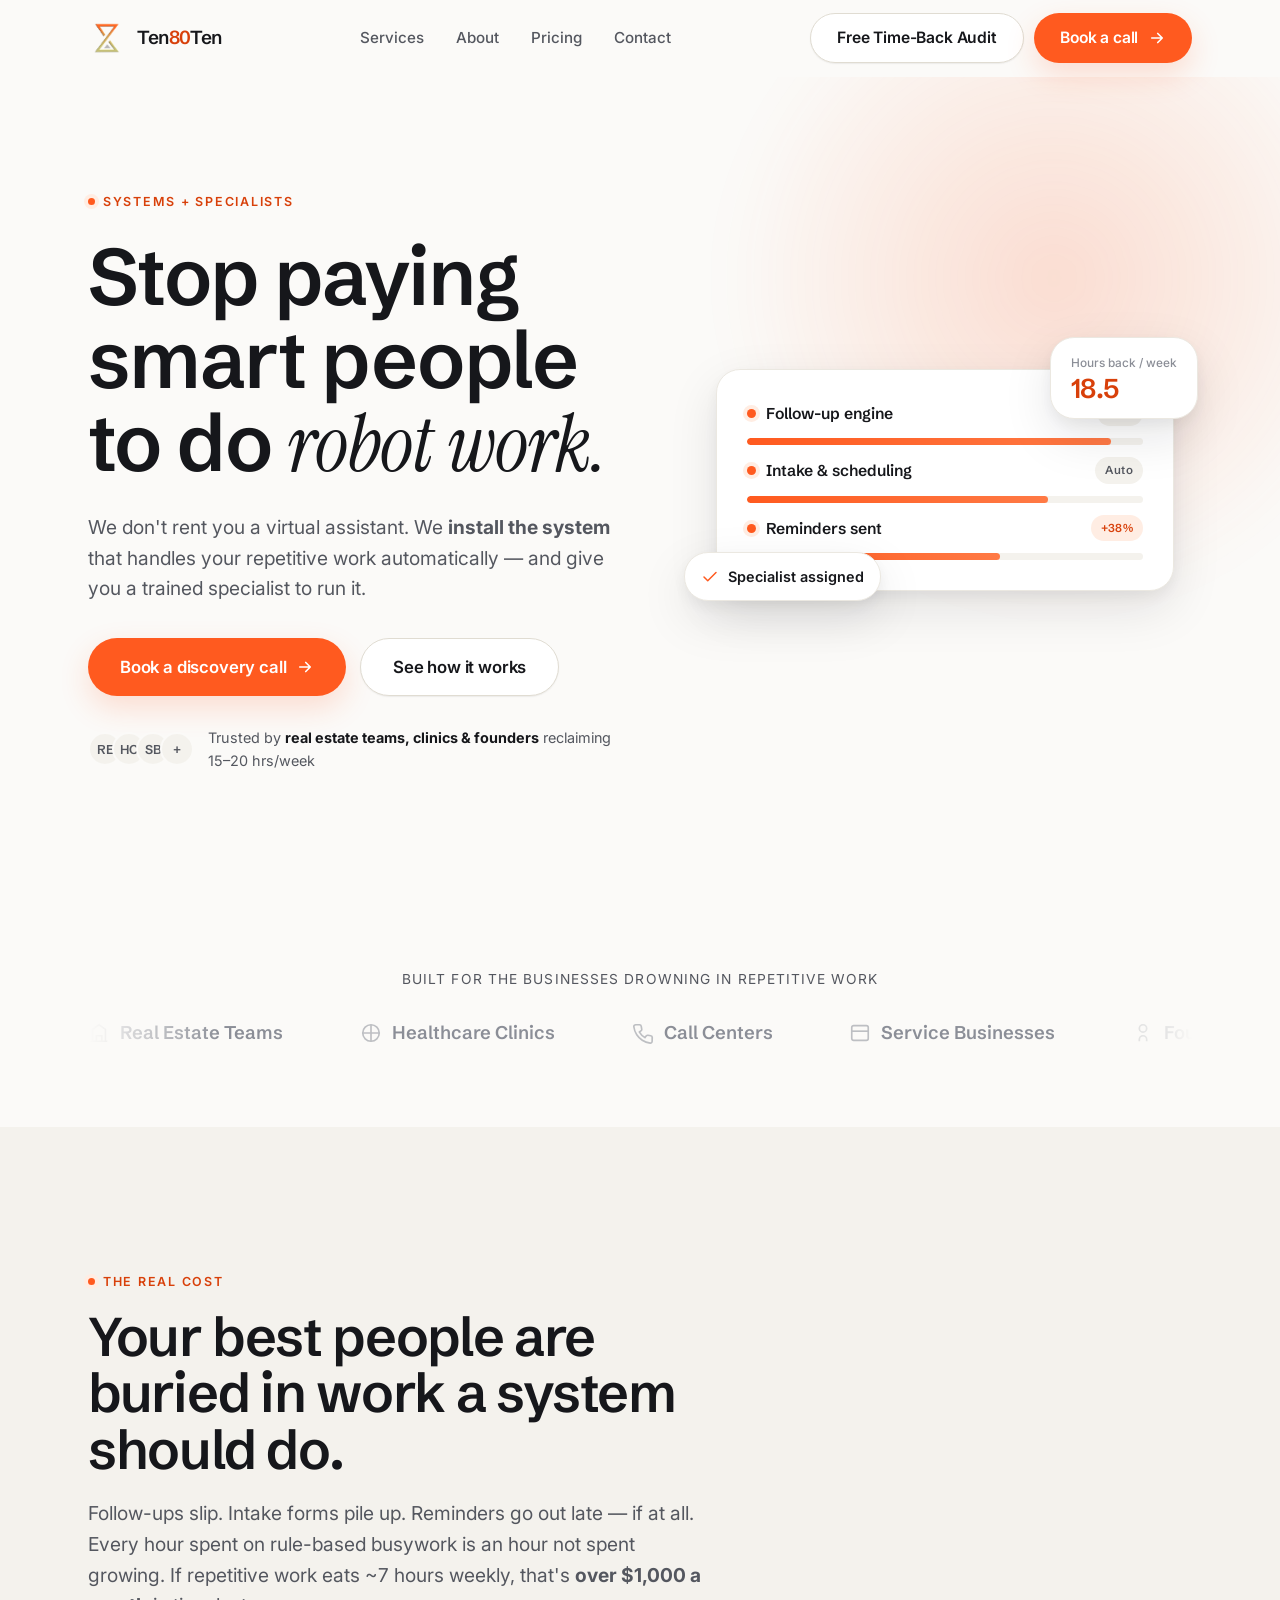
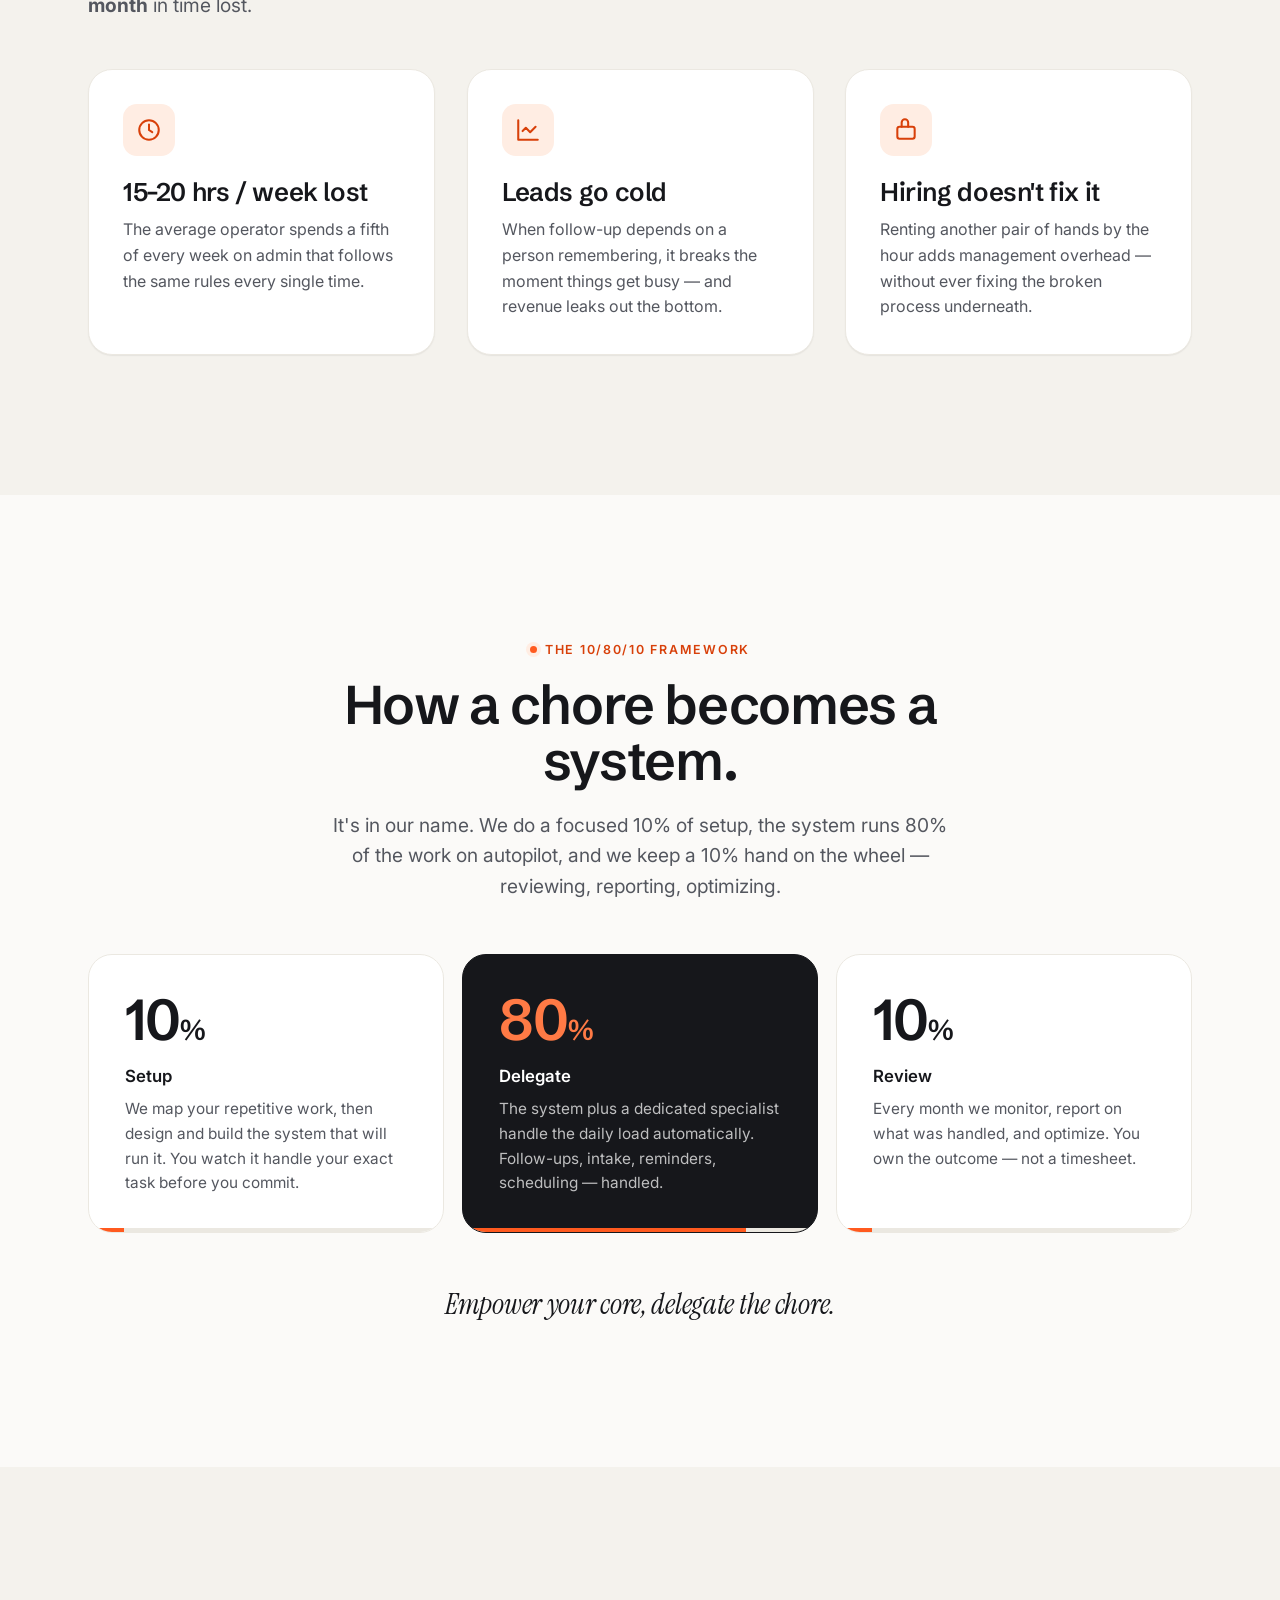
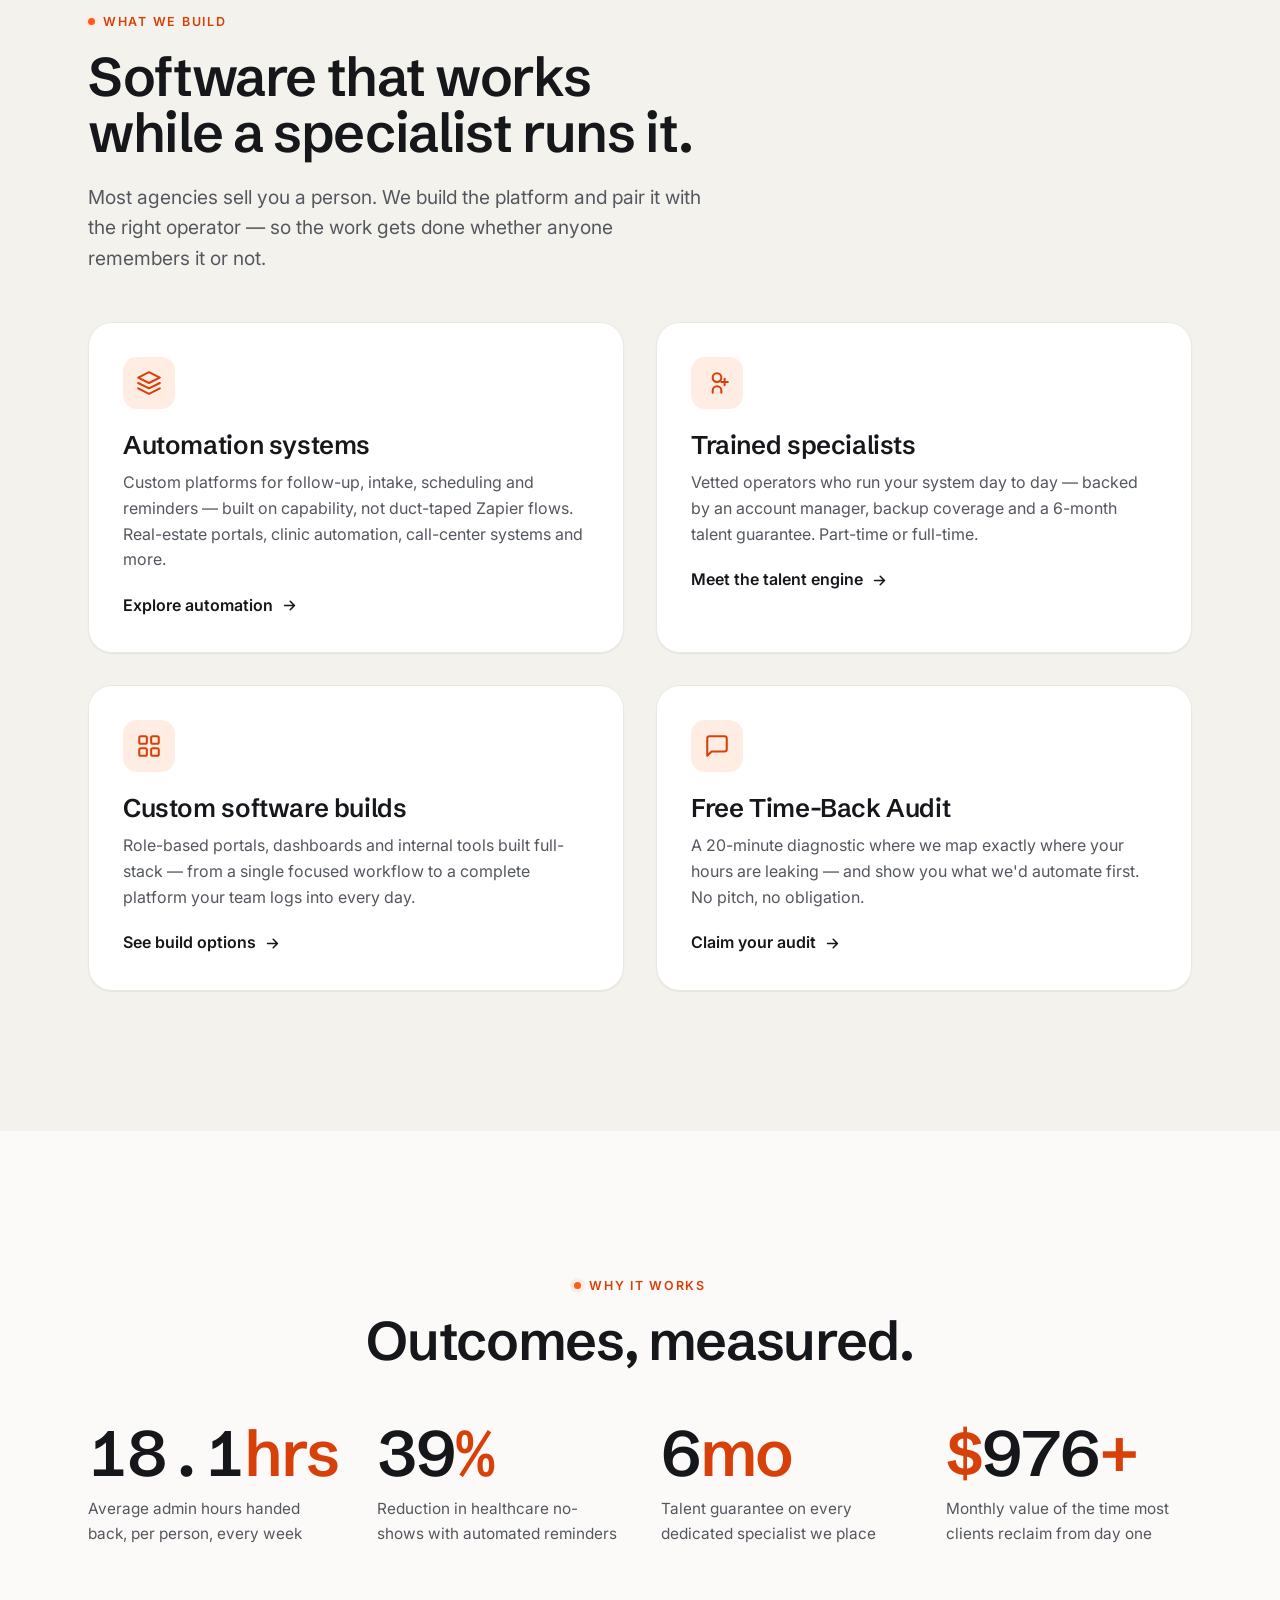
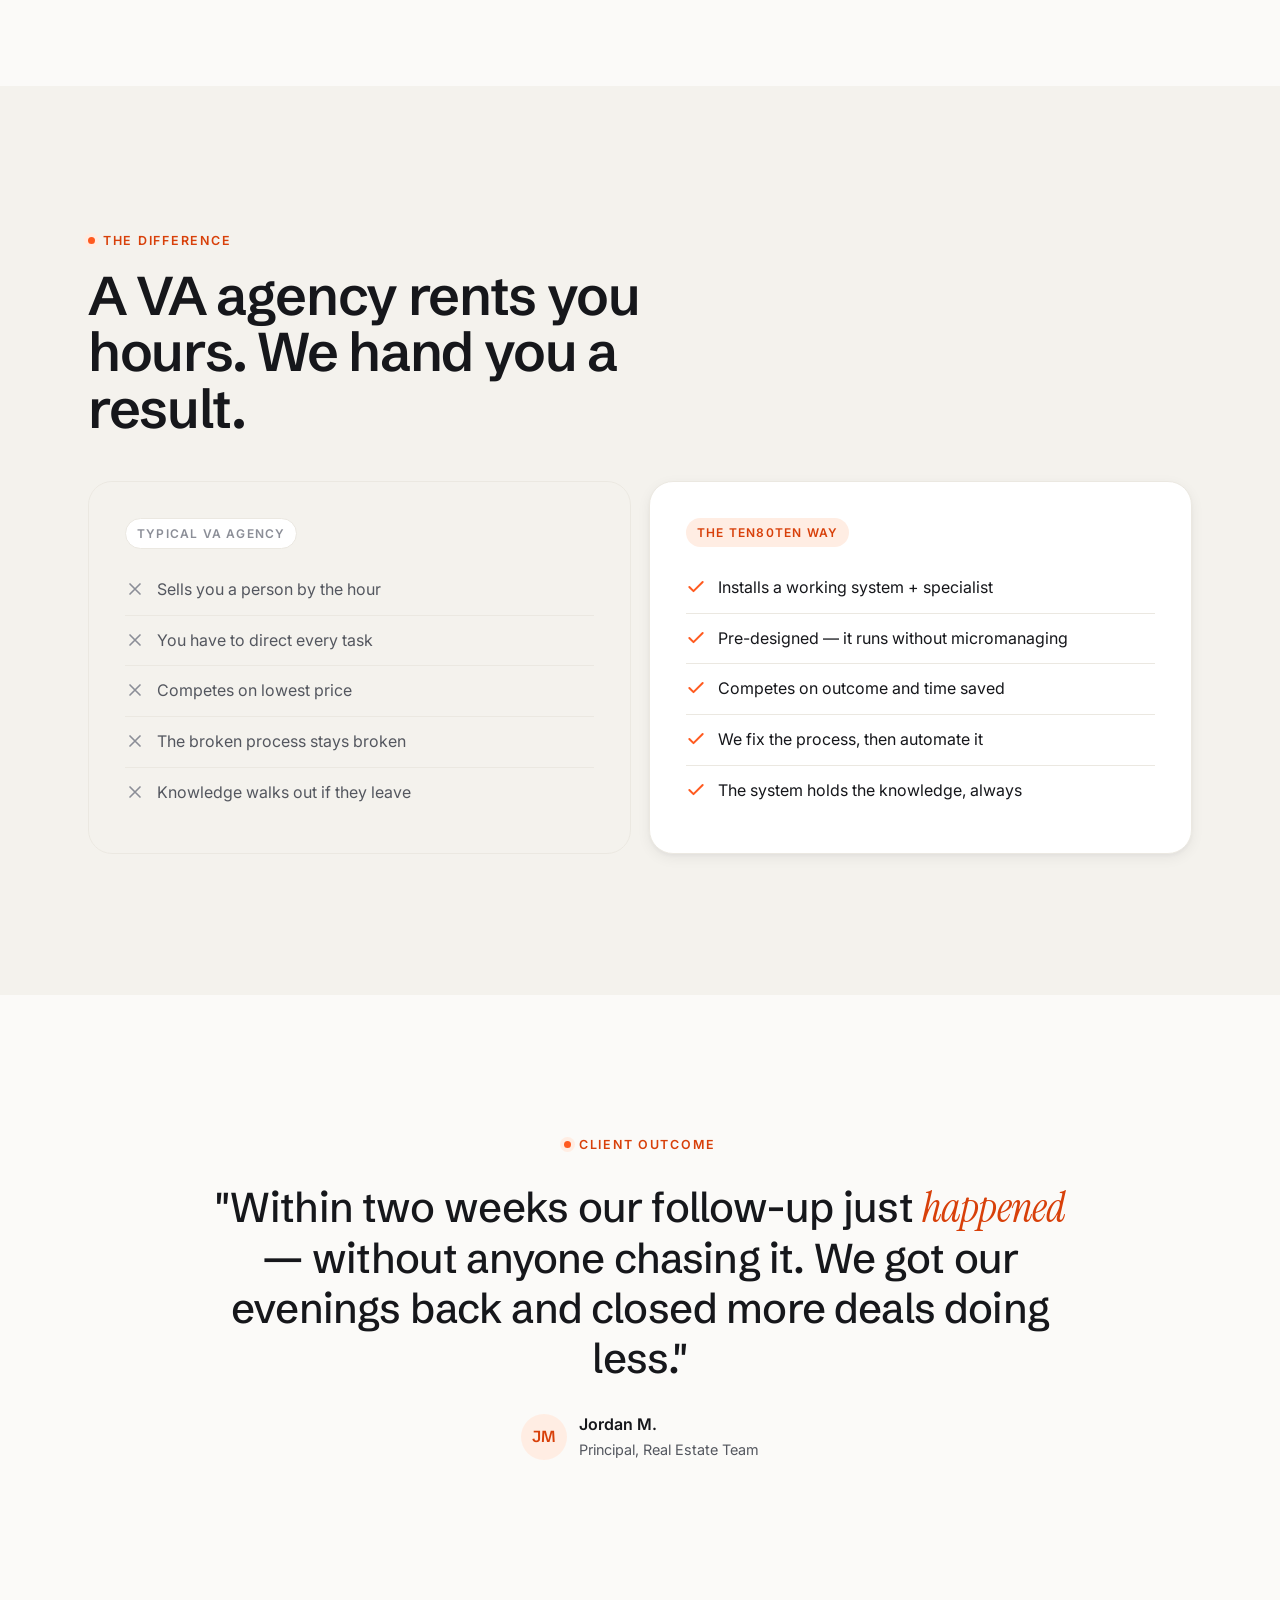
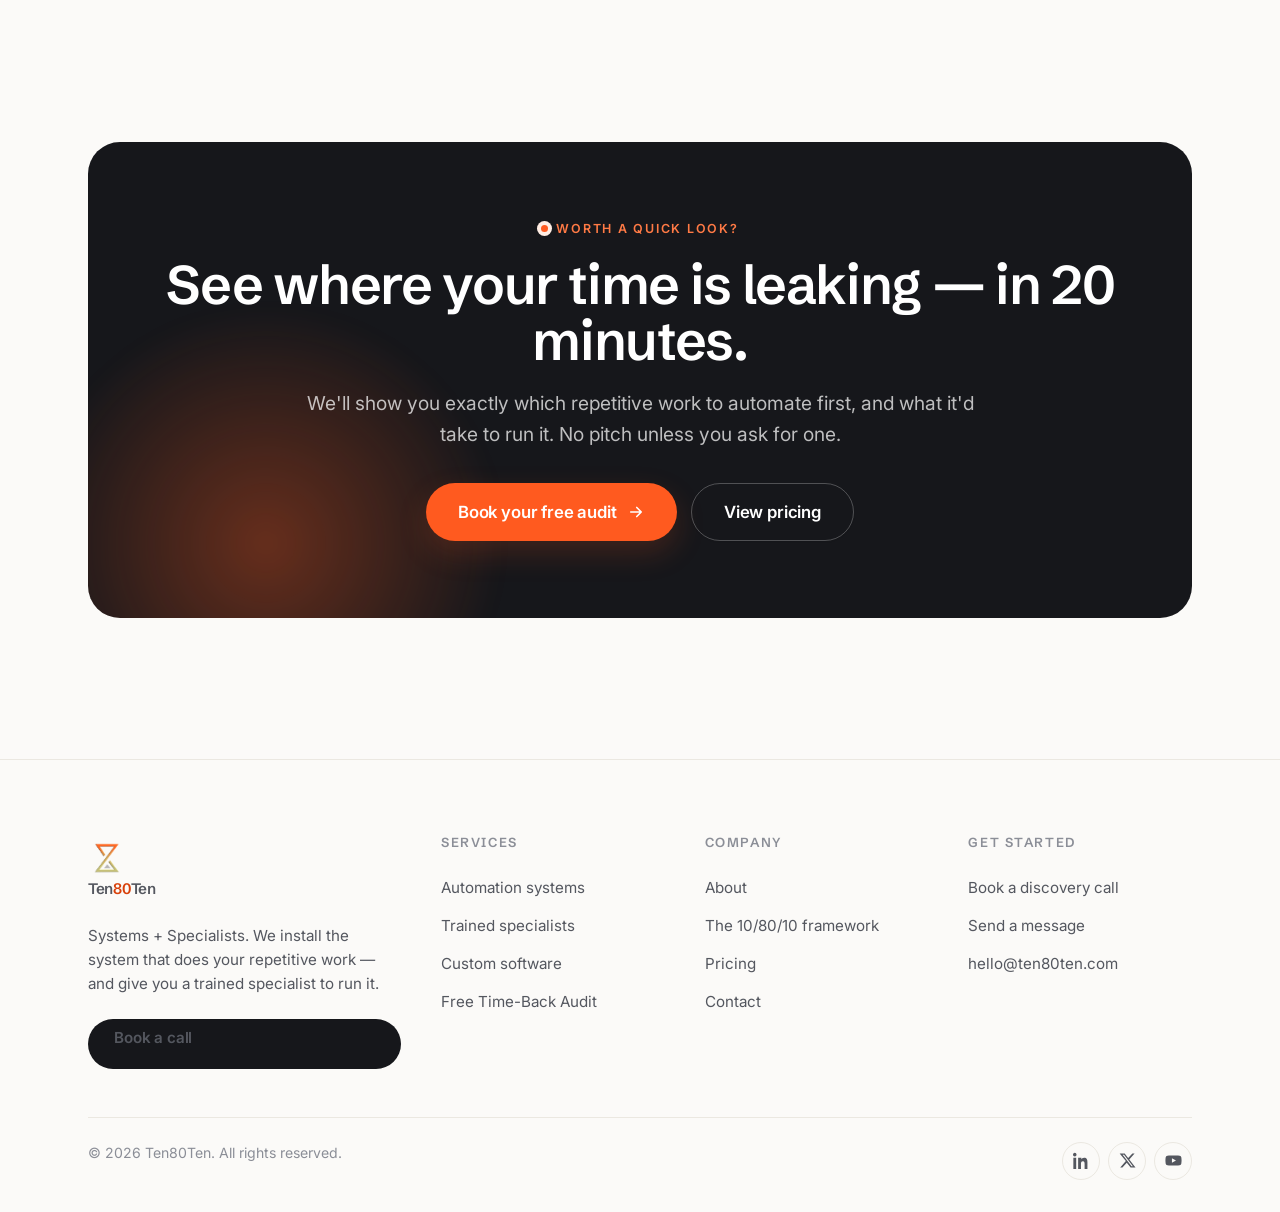
==== index.html @ 6024c456 "Add Ten80Ten logo assets and wire mark into nav, footer, and favicon Use the transparent hourglass m" ====
<!DOCTYPE html>
<html lang="en">
<head>
<meta charset="UTF-8" />
<meta name="viewport" content="width=device-width, initial-scale=1" />
<title>Ten80Ten — Systems + Specialists that do your repetitive work</title>
<meta name="description" content="Ten80Ten installs the automation system that handles your repetitive work — and gives you a trained specialist to run it. Empower your core, delegate the chore." />
<link rel="preconnect" href="https://fonts.googleapis.com" />
<link rel="preconnect" href="https://fonts.gstatic.com" crossorigin />
<link href="https://fonts.googleapis.com/css2?family=Schibsted+Grotesk:wght@400;500;600;700&family=Inter:wght@400;500;600&family=Instrument+Serif:ital@0;1&display=swap" rel="stylesheet" />
<link rel="stylesheet" href="assets/css/styles.css" />
<link rel="icon" type="image/webp" href="assets/img/ten80ten-mark.webp" />
</head>
<body>

<!-- ================= HEADER ================= -->
<header class="site-header">
  <div class="container nav">
    <a class="brand" href="index.html" aria-label="Ten80Ten home">
      <img class="mark" src="assets/img/ten80ten-mark.webp" alt="" width="40" height="40" />
      <span>Ten<b>80</b>Ten</span>
    </a>
    <nav class="nav-links" aria-label="Primary">
      <a href="services.html">Services</a>
      <a href="about.html">About</a>
      <a href="pricing.html">Pricing</a>
      <a href="contact.html">Contact</a>
    </nav>
    <div class="nav-cta">
      <a class="btn btn--ghost" href="contact.html">Free Time-Back Audit</a>
      <a class="btn btn--primary" href="contact.html#book">Book a call
        <svg viewBox="0 0 24 24" fill="none" stroke="currentColor" stroke-width="2.2" stroke-linecap="round" stroke-linejoin="round"><path d="M5 12h14M13 6l6 6-6 6"/></svg>
      </a>
      <button class="nav-toggle" aria-label="Open menu" aria-expanded="false"><span></span></button>
    </div>
  </div>
  <div class="mobile-menu" aria-label="Mobile">
    <a href="services.html">Services</a>
    <a href="about.html">About</a>
    <a href="pricing.html">Pricing</a>
    <a href="contact.html">Contact</a>
    <a class="btn btn--primary" href="contact.html#book">Book a call</a>
  </div>
</header>

<main>
<!-- ================= HERO ================= -->
<section class="hero">
  <div class="container">
    <div class="hero-grid">
      <div>
        <span class="eyebrow" data-reveal>Systems + Specialists</span>
        <h1 data-reveal data-delay="1">Stop paying smart people to do <span class="serif">robot work.</span></h1>
        <p class="lead" data-reveal data-delay="2">We don't rent you a virtual assistant. We <b>install the system</b> that handles your repetitive work automatically — and give you a trained specialist to run it.</p>
        <div class="hero-actions" data-reveal data-delay="3">
          <a class="btn btn--primary btn--lg" href="contact.html#book">Book a discovery call
            <svg viewBox="0 0 24 24" fill="none" stroke="currentColor" stroke-width="2.2" stroke-linecap="round" stroke-linejoin="round"><path d="M5 12h14M13 6l6 6-6 6"/></svg>
          </a>
          <a class="btn btn--ghost btn--lg" href="services.html">See how it works</a>
        </div>
        <div class="hero-trust" data-reveal data-delay="4">
          <div class="avatars" aria-hidden="true"><span>RE</span><span>HC</span><span>SB</span><span>+</span></div>
          <span>Trusted by <b>real estate teams, clinics &amp; founders</b> reclaiming 15–20 hrs/week</span>
        </div>
      </div>

      <!-- System visual -->
      <div class="hero-visual" data-reveal data-delay="2" aria-hidden="true">
        <div class="syswrap">
          <div class="sys-card sys-card--main">
            <div class="sys-row"><span class="dot dot--on"></span><b>Follow-up engine</b><span class="sys-pill">Live</span></div>
            <div class="sys-line"><i style="--w:92%"></i></div>
            <div class="sys-row"><span class="dot dot--on"></span><b>Intake &amp; scheduling</b><span class="sys-pill">Auto</span></div>
            <div class="sys-line"><i style="--w:76%"></i></div>
            <div class="sys-row"><span class="dot dot--on"></span><b>Reminders sent</b><span class="sys-pill sys-pill--accent">+38%</span></div>
            <div class="sys-line"><i style="--w:64%"></i></div>
          </div>
          <div class="sys-card sys-card--float">
            <span class="sys-mini-label">Hours back / week</span>
            <span class="sys-mini-num">18.5</span>
          </div>
          <div class="sys-card sys-card--float2">
            <svg viewBox="0 0 24 24" fill="none" stroke="#FF5A1F" stroke-width="2" stroke-linecap="round" stroke-linejoin="round"><path d="M20 6 9 17l-5-5"/></svg>
            <span>Specialist assigned</span>
          </div>
        </div>
      </div>
    </div>
  </div>
</section>

<!-- ================= MARQUEE ================= -->
<section class="section--tight">
  <div class="container">
    <p class="center muted" style="font-size:.86rem;letter-spacing:.08em;text-transform:uppercase;margin-bottom:28px" data-reveal>Built for the businesses drowning in repetitive work</p>
    <div class="marquee" data-reveal>
      <div class="marquee-track">
        <span class="marquee-item"><svg viewBox="0 0 24 24" fill="none" stroke="currentColor" stroke-width="1.8"><path d="M3 21h18M5 21V8l7-5 7 5v13M9 21v-6h6v6"/></svg>Real Estate Teams</span>
        <span class="marquee-item"><svg viewBox="0 0 24 24" fill="none" stroke="currentColor" stroke-width="1.8"><path d="M12 3v18M3 12h18"/><circle cx="12" cy="12" r="9"/></svg>Healthcare Clinics</span>
        <span class="marquee-item"><svg viewBox="0 0 24 24" fill="none" stroke="currentColor" stroke-width="1.8"><path d="M22 16.92V21a2 2 0 0 1-2.2 2 19.8 19.8 0 0 1-8.6-3.1 19.5 19.5 0 0 1-6-6A19.8 19.8 0 0 1 2 5.2 2 2 0 0 1 4 3h4.1a2 2 0 0 1 2 1.7l.5 3a2 2 0 0 1-.6 1.8L8.1 11a16 16 0 0 0 6 6l1.5-1.9a2 2 0 0 1 1.8-.6l3 .5a2 2 0 0 1 1.7 2Z"/></svg>Call Centers</span>
        <span class="marquee-item"><svg viewBox="0 0 24 24" fill="none" stroke="currentColor" stroke-width="1.8"><rect x="3" y="4" width="18" height="16" rx="2"/><path d="M3 10h18"/></svg>Service Businesses</span>
        <span class="marquee-item"><svg viewBox="0 0 24 24" fill="none" stroke="currentColor" stroke-width="1.8"><path d="M16 21v-2a4 4 0 0 0-8 0v2"/><circle cx="12" cy="7" r="4"/></svg>Founders &amp; Agencies</span>
        <!-- duplicate for seamless loop -->
        <span class="marquee-item" aria-hidden="true"><svg viewBox="0 0 24 24" fill="none" stroke="currentColor" stroke-width="1.8"><path d="M3 21h18M5 21V8l7-5 7 5v13M9 21v-6h6v6"/></svg>Real Estate Teams</span>
        <span class="marquee-item" aria-hidden="true"><svg viewBox="0 0 24 24" fill="none" stroke="currentColor" stroke-width="1.8"><path d="M12 3v18M3 12h18"/><circle cx="12" cy="12" r="9"/></svg>Healthcare Clinics</span>
        <span class="marquee-item" aria-hidden="true"><svg viewBox="0 0 24 24" fill="none" stroke="currentColor" stroke-width="1.8"><path d="M22 16.92V21a2 2 0 0 1-2.2 2 19.8 19.8 0 0 1-8.6-3.1 19.5 19.5 0 0 1-6-6A19.8 19.8 0 0 1 2 5.2 2 2 0 0 1 4 3h4.1a2 2 0 0 1 2 1.7l.5 3a2 2 0 0 1-.6 1.8L8.1 11a16 16 0 0 0 6 6l1.5-1.9a2 2 0 0 1 1.8-.6l3 .5a2 2 0 0 1 1.7 2Z"/></svg>Call Centers</span>
        <span class="marquee-item" aria-hidden="true"><svg viewBox="0 0 24 24" fill="none" stroke="currentColor" stroke-width="1.8"><rect x="3" y="4" width="18" height="16" rx="2"/><path d="M3 10h18"/></svg>Service Businesses</span>
        <span class="marquee-item" aria-hidden="true"><svg viewBox="0 0 24 24" fill="none" stroke="currentColor" stroke-width="1.8"><path d="M16 21v-2a4 4 0 0 0-8 0v2"/><circle cx="12" cy="7" r="4"/></svg>Founders &amp; Agencies</span>
      </div>
    </div>
  </div>
</section>

<!-- ================= PROBLEM ================= -->
<section class="section panel">
  <div class="container">
    <div class="section-head" data-reveal>
      <span class="eyebrow">The real cost</span>
      <h2>Your best people are buried in work a system should do.</h2>
      <p class="lead">Follow-ups slip. Intake forms pile up. Reminders go out late — if at all. Every hour spent on rule-based busywork is an hour not spent growing. If repetitive work eats ~7 hours weekly, that's <b>over $1,000 a month</b> in time lost.</p>
    </div>
    <div class="grid cols-3" style="margin-top:48px">
      <div class="card card--feature" data-reveal data-delay="1">
        <div class="icon"><svg viewBox="0 0 24 24" fill="none" stroke="currentColor" stroke-width="1.9" stroke-linecap="round"><circle cx="12" cy="12" r="9"/><path d="M12 7v5l3 2"/></svg></div>
        <h3>15–20 hrs / week lost</h3>
        <p>The average operator spends a fifth of every week on admin that follows the same rules every single time.</p>
      </div>
      <div class="card card--feature" data-reveal data-delay="2">
        <div class="icon"><svg viewBox="0 0 24 24" fill="none" stroke="currentColor" stroke-width="1.9" stroke-linecap="round" stroke-linejoin="round"><path d="M3 3v18h18"/><path d="M19 9l-5 5-4-4-3 3"/></svg></div>
        <h3>Leads go cold</h3>
        <p>When follow-up depends on a person remembering, it breaks the moment things get busy — and revenue leaks out the bottom.</p>
      </div>
      <div class="card card--feature" data-reveal data-delay="3">
        <div class="icon"><svg viewBox="0 0 24 24" fill="none" stroke="currentColor" stroke-width="1.9" stroke-linecap="round" stroke-linejoin="round"><path d="M14 9V5a3 3 0 0 0-6 0v4"/><rect x="4" y="9" width="16" height="11" rx="2"/></svg></div>
        <h3>Hiring doesn't fix it</h3>
        <p>Renting another pair of hands by the hour adds management overhead — without ever fixing the broken process underneath.</p>
      </div>
    </div>
  </div>
</section>

<!-- ================= 10/80/10 FRAMEWORK ================= -->
<section class="section">
  <div class="container">
    <div class="section-head center" data-reveal>
      <span class="eyebrow">The 10/80/10 Framework</span>
      <h2>How a chore becomes a system.</h2>
      <p class="lead">It's in our name. We do a focused 10% of setup, the system runs 80% of the work on autopilot, and we keep a 10% hand on the wheel — reviewing, reporting, optimizing.</p>
    </div>
    <div class="framework" style="margin-top:52px">
      <div class="fw-step" data-reveal data-delay="1">
        <span class="fw-pct">10<span style="font-size:.5em">%</span></span>
        <span class="fw-tag">Setup</span>
        <p>We map your repetitive work, then design and build the system that will run it. You watch it handle your exact task before you commit.</p>
        <div class="fw-bar"><i style="width:10%"></i></div>
      </div>
      <div class="fw-step" data-reveal data-delay="2">
        <span class="fw-pct">80<span style="font-size:.5em">%</span></span>
        <span class="fw-tag">Delegate</span>
        <p>The system plus a dedicated specialist handle the daily load automatically. Follow-ups, intake, reminders, scheduling — handled.</p>
        <div class="fw-bar"><i style="width:80%"></i></div>
      </div>
      <div class="fw-step" data-reveal data-delay="3">
        <span class="fw-pct">10<span style="font-size:.5em">%</span></span>
        <span class="fw-tag">Review</span>
        <p>Every month we monitor, report on what was handled, and optimize. You own the outcome — not a timesheet.</p>
        <div class="fw-bar"><i style="width:10%"></i></div>
      </div>
    </div>
    <p class="center serif" style="font-size:clamp(1.3rem,2.4vw,1.8rem);margin-top:48px;color:var(--ink)" data-reveal>Empower your core, delegate the chore.</p>
  </div>
</section>

<!-- ================= SERVICES ================= -->
<section class="section panel">
  <div class="container">
    <div class="section-head" data-reveal>
      <span class="eyebrow">What we build</span>
      <h2>Software that works while a specialist runs it.</h2>
      <p class="lead">Most agencies sell you a person. We build the platform and pair it with the right operator — so the work gets done whether anyone remembers it or not.</p>
    </div>
    <div class="grid cols-2" style="margin-top:48px">
      <div class="card card--feature" data-reveal data-delay="1">
        <div class="icon"><svg viewBox="0 0 24 24" fill="none" stroke="currentColor" stroke-width="1.9" stroke-linecap="round" stroke-linejoin="round"><path d="M12 2 2 7l10 5 10-5-10-5Z"/><path d="m2 17 10 5 10-5M2 12l10 5 10-5"/></svg></div>
        <h3>Automation systems</h3>
        <p>Custom platforms for follow-up, intake, scheduling and reminders — built on capability, not duct-taped Zapier flows. Real-estate portals, clinic automation, call-center systems and more.</p>
        <a class="link-arrow" href="services.html">Explore automation <svg viewBox="0 0 24 24" fill="none" stroke="currentColor" stroke-width="2.2" stroke-linecap="round" stroke-linejoin="round"><path d="M5 12h14M13 6l6 6-6 6"/></svg></a>
      </div>
      <div class="card card--feature" data-reveal data-delay="2">
        <div class="icon"><svg viewBox="0 0 24 24" fill="none" stroke="currentColor" stroke-width="1.9" stroke-linecap="round" stroke-linejoin="round"><path d="M16 21v-2a4 4 0 0 0-8 0v2"/><circle cx="12" cy="7" r="4"/><path d="M19 8v6M22 11h-6"/></svg></div>
        <h3>Trained specialists</h3>
        <p>Vetted operators who run your system day to day — backed by an account manager, backup coverage and a 6-month talent guarantee. Part-time or full-time.</p>
        <a class="link-arrow" href="services.html">Meet the talent engine <svg viewBox="0 0 24 24" fill="none" stroke="currentColor" stroke-width="2.2" stroke-linecap="round" stroke-linejoin="round"><path d="M5 12h14M13 6l6 6-6 6"/></svg></a>
      </div>
      <div class="card card--feature" data-reveal data-delay="3">
        <div class="icon"><svg viewBox="0 0 24 24" fill="none" stroke="currentColor" stroke-width="1.9" stroke-linecap="round" stroke-linejoin="round"><rect x="3" y="3" width="7" height="7" rx="1.5"/><rect x="14" y="3" width="7" height="7" rx="1.5"/><rect x="3" y="14" width="7" height="7" rx="1.5"/><rect x="14" y="14" width="7" height="7" rx="1.5"/></svg></div>
        <h3>Custom software builds</h3>
        <p>Role-based portals, dashboards and internal tools built full-stack — from a single focused workflow to a complete platform your team logs into every day.</p>
        <a class="link-arrow" href="services.html">See build options <svg viewBox="0 0 24 24" fill="none" stroke="currentColor" stroke-width="2.2" stroke-linecap="round" stroke-linejoin="round"><path d="M5 12h14M13 6l6 6-6 6"/></svg></a>
      </div>
      <div class="card card--feature" data-reveal data-delay="4">
        <div class="icon"><svg viewBox="0 0 24 24" fill="none" stroke="currentColor" stroke-width="1.9" stroke-linecap="round" stroke-linejoin="round"><path d="M21 15a2 2 0 0 1-2 2H7l-4 4V5a2 2 0 0 1 2-2h14a2 2 0 0 1 2 2Z"/></svg></div>
        <h3>Free Time-Back Audit</h3>
        <p>A 20-minute diagnostic where we map exactly where your hours are leaking — and show you what we'd automate first. No pitch, no obligation.</p>
        <a class="link-arrow" href="contact.html#book">Claim your audit <svg viewBox="0 0 24 24" fill="none" stroke="currentColor" stroke-width="2.2" stroke-linecap="round" stroke-linejoin="round"><path d="M5 12h14M13 6l6 6-6 6"/></svg></a>
      </div>
    </div>
  </div>
</section>

<!-- ================= STATS ================= -->
<section class="section">
  <div class="container">
    <div class="section-head center" data-reveal>
      <span class="eyebrow">Why it works</span>
      <h2>Outcomes, measured.</h2>
    </div>
    <div class="stats" style="margin-top:52px">
      <div class="stat" data-reveal data-delay="1"><div class="num"><span data-count="18.5">18.5</span><span class="unit">hrs</span></div><div class="label">Average admin hours handed back, per person, every week</div></div>
      <div class="stat" data-reveal data-delay="2"><div class="num"><span data-count="40">40</span><span class="unit">%</span></div><div class="label">Reduction in healthcare no-shows with automated reminders</div></div>
      <div class="stat" data-reveal data-delay="3"><div class="num"><span data-count="6">6</span><span class="unit">mo</span></div><div class="label">Talent guarantee on every dedicated specialist we place</div></div>
      <div class="stat" data-reveal data-delay="4"><div class="num"><span class="unit">$</span><span data-count="1000">1000</span><span class="unit">+</span></div><div class="label">Monthly value of the time most clients reclaim from day one</div></div>
    </div>
  </div>
</section>

<!-- ================= COMPARE ================= -->
<section class="section panel">
  <div class="container">
    <div class="section-head" data-reveal>
      <span class="eyebrow">The difference</span>
      <h2>A VA agency rents you hours. We hand you a result.</h2>
    </div>
    <div class="compare" style="margin-top:44px">
      <div class="compare-col compare--them" data-reveal data-delay="1">
        <span class="tag">Typical VA agency</span>
        <ul>
          <li><svg viewBox="0 0 24 24" fill="none" stroke="currentColor" stroke-width="2" stroke-linecap="round"><path d="M18 6 6 18M6 6l12 12"/></svg> Sells you a person by the hour</li>
          <li><svg viewBox="0 0 24 24" fill="none" stroke="currentColor" stroke-width="2" stroke-linecap="round"><path d="M18 6 6 18M6 6l12 12"/></svg> You have to direct every task</li>
          <li><svg viewBox="0 0 24 24" fill="none" stroke="currentColor" stroke-width="2" stroke-linecap="round"><path d="M18 6 6 18M6 6l12 12"/></svg> Competes on lowest price</li>
          <li><svg viewBox="0 0 24 24" fill="none" stroke="currentColor" stroke-width="2" stroke-linecap="round"><path d="M18 6 6 18M6 6l12 12"/></svg> The broken process stays broken</li>
          <li><svg viewBox="0 0 24 24" fill="none" stroke="currentColor" stroke-width="2" stroke-linecap="round"><path d="M18 6 6 18M6 6l12 12"/></svg> Knowledge walks out if they leave</li>
        </ul>
      </div>
      <div class="compare-col compare--us" data-reveal data-delay="2">
        <span class="tag">The Ten80Ten way</span>
        <ul>
          <li><svg viewBox="0 0 24 24" fill="none" stroke="currentColor" stroke-width="2.4" stroke-linecap="round" stroke-linejoin="round"><path d="M20 6 9 17l-5-5"/></svg> Installs a working system + specialist</li>
          <li><svg viewBox="0 0 24 24" fill="none" stroke="currentColor" stroke-width="2.4" stroke-linecap="round" stroke-linejoin="round"><path d="M20 6 9 17l-5-5"/></svg> Pre-designed — it runs without micromanaging</li>
          <li><svg viewBox="0 0 24 24" fill="none" stroke="currentColor" stroke-width="2.4" stroke-linecap="round" stroke-linejoin="round"><path d="M20 6 9 17l-5-5"/></svg> Competes on outcome and time saved</li>
          <li><svg viewBox="0 0 24 24" fill="none" stroke="currentColor" stroke-width="2.4" stroke-linecap="round" stroke-linejoin="round"><path d="M20 6 9 17l-5-5"/></svg> We fix the process, then automate it</li>
          <li><svg viewBox="0 0 24 24" fill="none" stroke="currentColor" stroke-width="2.4" stroke-linecap="round" stroke-linejoin="round"><path d="M20 6 9 17l-5-5"/></svg> The system holds the knowledge, always</li>
        </ul>
      </div>
    </div>
  </div>
</section>

<!-- ================= TESTIMONIAL ================= -->
<section class="section">
  <div class="container">
    <div class="quote" data-reveal>
      <span class="eyebrow center" style="display:flex;justify-content:center;margin-bottom:28px">Client outcome</span>
      <blockquote>"Within two weeks our follow-up just <em>happened</em> — without anyone chasing it. We got our evenings back and closed more deals doing less."</blockquote>
      <div class="by">
        <span class="ava">JM</span>
        <span class="who"><b>Jordan M.</b><span>Principal, Real Estate Team</span></span>
      </div>
    </div>
  </div>
</section>

<!-- ================= CTA ================= -->
<section class="section">
  <div class="container">
    <div class="cta-band" data-reveal>
      <span class="eyebrow center" style="display:flex;justify-content:center;color:var(--accent-2);margin-bottom:18px">Worth a quick look?</span>
      <h2>See where your time is leaking — in 20 minutes.</h2>
      <p class="lead">We'll show you exactly which repetitive work to automate first, and what it'd take to run it. No pitch unless you ask for one.</p>
      <div class="hero-actions">
        <a class="btn btn--primary btn--lg" href="contact.html#book">Book your free audit
          <svg viewBox="0 0 24 24" fill="none" stroke="currentColor" stroke-width="2.2" stroke-linecap="round" stroke-linejoin="round"><path d="M5 12h14M13 6l6 6-6 6"/></svg>
        </a>
        <a class="btn btn--ghost btn--lg" href="pricing.html">View pricing</a>
      </div>
    </div>
  </div>
</section>
</main>

<!-- ================= FOOTER ================= -->
<footer class="site-footer">
  <div class="container">
    <div class="footer-grid">
      <div class="footer-about">
        <a class="brand" href="index.html" aria-label="Ten80Ten home">
          <img class="mark" src="assets/img/ten80ten-mark.webp" alt="" width="40" height="40" />
          <span>Ten<b>80</b>Ten</span>
        </a>
        <p>Systems + Specialists. We install the system that does your repetitive work — and give you a trained specialist to run it.</p>
        <a class="btn btn--dark" href="contact.html#book">Book a call</a>
      </div>
      <div>
        <h4>Services</h4>
        <a href="services.html">Automation systems</a>
        <a href="services.html">Trained specialists</a>
        <a href="services.html">Custom software</a>
        <a href="contact.html#book">Free Time-Back Audit</a>
      </div>
      <div>
        <h4>Company</h4>
        <a href="about.html">About</a>
        <a href="about.html">The 10/80/10 framework</a>
        <a href="pricing.html">Pricing</a>
        <a href="contact.html">Contact</a>
      </div>
      <div>
        <h4>Get started</h4>
        <a href="contact.html#book">Book a discovery call</a>
        <a href="contact.html">Send a message</a>
        <a href="mailto:hello@ten80ten.com">hello@ten80ten.com</a>
      </div>
    </div>
    <div class="footer-bottom">
      <span>© <span data-year>2026</span> Ten80Ten. All rights reserved.</span>
      <div class="socials">
        <a href="#" aria-label="LinkedIn"><svg viewBox="0 0 24 24" fill="currentColor"><path d="M4.98 3.5A2.5 2.5 0 1 1 0 3.5a2.5 2.5 0 0 1 4.98 0ZM.5 8h4V24h-4V8Zm7.5 0h3.8v2.2h.05c.53-1 1.83-2.2 3.77-2.2 4 0 4.75 2.65 4.75 6.1V24h-4v-7.1c0-1.7 0-3.9-2.37-3.9-2.38 0-2.75 1.85-2.75 3.77V24h-4V8Z"/></svg></a>
        <a href="#" aria-label="X"><svg viewBox="0 0 24 24" fill="currentColor"><path d="M18.9 2H22l-7.5 8.6L23.3 22h-6.9l-5.4-7-6.2 7H1.7l8-9.2L.9 2h7.1l4.9 6.5L18.9 2Zm-1.2 18h1.9L7.1 4H5.1l12.6 16Z"/></svg></a>
        <a href="#" aria-label="YouTube"><svg viewBox="0 0 24 24" fill="currentColor"><path d="M23 7.5a3 3 0 0 0-2.1-2.1C19 5 12 5 12 5s-7 0-8.9.4A3 3 0 0 0 1 7.5 31 31 0 0 0 .6 12 31 31 0 0 0 1 16.5a3 3 0 0 0 2.1 2.1C5 19 12 19 12 19s7 0 8.9-.4a3 3 0 0 0 2.1-2.1 31 31 0 0 0 .4-4.5 31 31 0 0 0-.4-4.5ZM9.8 15.3V8.7l5.7 3.3-5.7 3.3Z"/></svg></a>
      </div>
    </div>
  </div>
</footer>

<script src="assets/js/main.js" defer></script>
</body>
</html>
---- assets/css/styles.css ----
/* ============================================================
   TEN80TEN — Design System
   Calm warm-white · ink type · sparing orange · elegant motion
   ============================================================ */

/* ---------- Tokens ---------- */
:root {
  /* Color */
  --bg:        #FBFAF8;   /* calm warm white */
  --bg-2:      #F4F2ED;   /* sunk panel */
  --surface:   #FFFFFF;
  --ink:       #16171B;   /* near-black */
  --ink-2:     #54575F;   /* muted body */
  --ink-3:     #8B8E97;   /* faint */
  --line:      #EBE8E1;   /* hairline */
  --line-2:    #E0DCD2;

  --accent:    #FF5A1F;   /* orange — fills / large only */
  --accent-2:  #FF7A45;
  --accent-ink:#D8400A;   /* text-safe orange on white */
  --accent-soft:#FFEDE3;  /* tint */
  --accent-glow: rgba(255,90,31,.18);

  /* Radius */
  --r-sm: 10px;
  --r:    16px;
  --r-lg: 24px;
  --r-xl: 32px;
  --pill: 999px;

  /* Shadow */
  --sh-1: 0 1px 2px rgba(22,23,27,.04), 0 1px 1px rgba(22,23,27,.03);
  --sh-2: 0 4px 14px rgba(22,23,27,.06), 0 2px 4px rgba(22,23,27,.04);
  --sh-3: 0 18px 50px rgba(22,23,27,.10), 0 6px 16px rgba(22,23,27,.06);
  --sh-accent: 0 12px 30px var(--accent-glow);

  /* Type */
  --font-display: "Schibsted Grotesk", system-ui, sans-serif;
  --font-serif:   "Instrument Serif", Georgia, serif;
  --font-body:    "Inter", system-ui, -apple-system, sans-serif;

  /* Layout */
  --container: 1200px;
  --gutter: clamp(20px, 5vw, 48px);

  /* Motion */
  --ease: cubic-bezier(.22,.61,.36,1);
  --ease-out: cubic-bezier(.16,1,.3,1);
  --dur: .55s;
}

/* ---------- Reset ---------- */
*, *::before, *::after { box-sizing: border-box; }
* { margin: 0; }
html { -webkit-text-size-adjust: 100%; scroll-behavior: smooth; }
@media (prefers-reduced-motion: reduce) { html { scroll-behavior: auto; } }

body {
  font-family: var(--font-body);
  background: var(--bg);
  color: var(--ink);
  font-size: 16px;
  line-height: 1.6;
  -webkit-font-smoothing: antialiased;
  text-rendering: optimizeLegibility;
  overflow-x: clip;
}

img, svg, video { display: block; max-width: 100%; }
a { color: inherit; text-decoration: none; }
button { font: inherit; cursor: pointer; border: none; background: none; color: inherit; }
ul { list-style: none; padding: 0; }
:focus-visible { outline: 3px solid var(--accent); outline-offset: 3px; border-radius: 4px; }

/* ---------- Layout primitives ---------- */
.container { width: 100%; max-width: var(--container); margin-inline: auto; padding-inline: var(--gutter); }
.section { padding-block: clamp(72px, 11vw, 140px); }
.section--tight { padding-block: clamp(48px, 7vw, 80px); }
.panel { background: var(--bg-2); }

.grid { display: grid; gap: clamp(20px, 3vw, 32px); }
.cols-2 { grid-template-columns: repeat(2, 1fr); }
.cols-3 { grid-template-columns: repeat(3, 1fr); }
.cols-4 { grid-template-columns: repeat(4, 1fr); }
@media (max-width: 900px) { .cols-3, .cols-4 { grid-template-columns: repeat(2, 1fr); } }
@media (max-width: 620px) { .cols-2, .cols-3, .cols-4 { grid-template-columns: 1fr; } }

/* ---------- Typography ---------- */
.display, h1, h2, h3 { font-family: var(--font-display); font-weight: 600; line-height: 1.04; letter-spacing: -.02em; color: var(--ink); }
h1 { font-size: clamp(2.6rem, 6.4vw, 5rem); }
h2 { font-size: clamp(2rem, 4.4vw, 3.4rem); letter-spacing: -.025em; }
h3 { font-size: clamp(1.25rem, 2.2vw, 1.6rem); letter-spacing: -.015em; line-height: 1.15; }
.serif { font-family: var(--font-serif); font-weight: 400; font-style: italic; letter-spacing: -.01em; }

.eyebrow {
  display: inline-flex; align-items: center; gap: 8px;
  font-size: .78rem; font-weight: 600; letter-spacing: .14em; text-transform: uppercase;
  color: var(--accent-ink);
}
.eyebrow::before { content: ""; width: 7px; height: 7px; border-radius: 50%; background: var(--accent); box-shadow: 0 0 0 4px var(--accent-soft); }

.lead { font-size: clamp(1.05rem, 1.5vw, 1.25rem); color: var(--ink-2); line-height: 1.6; max-width: 56ch; }
.muted { color: var(--ink-2); }
.section-head { max-width: 62ch; }
.section-head h2 { margin-block: 16px 0; }
.section-head .lead { margin-top: 20px; }
.center { text-align: center; margin-inline: auto; }
.center .lead { margin-inline: auto; }

/* ---------- Buttons ---------- */
.btn {
  display: inline-flex; align-items: center; justify-content: center; gap: 10px;
  min-height: 50px; padding: 0 26px; border-radius: var(--pill);
  font-weight: 600; font-size: .98rem; letter-spacing: -.01em; white-space: nowrap;
  transition: transform .25s var(--ease), background .25s var(--ease), box-shadow .25s var(--ease), color .25s var(--ease);
  will-change: transform;
}
/* On small screens keep only the primary CTA + hamburger in the bar */
@media (max-width: 480px) { .nav-cta .btn--primary { display: none; } }
.btn svg { width: 18px; height: 18px; transition: transform .3s var(--ease); }
.btn--primary { background: var(--accent); color: #fff; box-shadow: var(--sh-accent); }
.btn--primary:hover { background: var(--accent-2); transform: translateY(-2px); box-shadow: 0 18px 40px var(--accent-glow); }
.btn--primary:hover svg { transform: translateX(4px); }
.btn--ghost { background: var(--surface); color: var(--ink); border: 1px solid var(--line-2); box-shadow: var(--sh-1); }
.btn--ghost:hover { transform: translateY(-2px); border-color: var(--ink-3); box-shadow: var(--sh-2); }
.btn--dark { background: var(--ink); color: #fff; }
.btn--dark:hover { transform: translateY(-2px); box-shadow: var(--sh-3); }
.btn--lg { min-height: 58px; padding: 0 32px; font-size: 1.05rem; }
.btn:active { transform: translateY(0) scale(.985); }

.link-arrow { display: inline-flex; align-items: center; gap: 8px; font-weight: 600; color: var(--ink); }
.link-arrow svg { width: 17px; height: 17px; transition: transform .3s var(--ease); }
.link-arrow:hover { color: var(--accent-ink); }
.link-arrow:hover svg { transform: translateX(4px); }

/* ---------- Header / Nav ---------- */
.site-header {
  position: sticky; top: 0; z-index: 100;
  transition: background .3s var(--ease), box-shadow .3s var(--ease), border-color .3s var(--ease);
  border-bottom: 1px solid transparent;
}
.site-header.is-stuck {
  background: rgba(251,250,248,.78);
  -webkit-backdrop-filter: blur(14px); backdrop-filter: blur(14px);
  border-bottom-color: var(--line);
}
.nav { display: flex; align-items: center; justify-content: space-between; height: 76px; gap: 24px; }
.brand { display: inline-flex; align-items: center; gap: 11px; font-family: var(--font-display); font-weight: 600; font-size: 1.18rem; letter-spacing: -.02em; }
.brand .mark { width: 38px; height: 38px; flex: none; object-fit: contain; }
.brand b { color: var(--accent-ink); font-weight: 600; }
.nav-links { display: flex; align-items: center; gap: 4px; }
.nav-links a { padding: 9px 14px; border-radius: var(--pill); font-size: .95rem; font-weight: 500; color: var(--ink-2); transition: color .2s, background .2s; }
.nav-links a:hover { color: var(--ink); background: var(--bg-2); }
.nav-links a.active { color: var(--ink); }
.nav-cta { display: flex; align-items: center; gap: 10px; }
.nav-toggle { display: none; width: 46px; height: 46px; border-radius: var(--r-sm); align-items: center; justify-content: center; }
.nav-toggle span, .nav-toggle span::before, .nav-toggle span::after { content: ""; display: block; width: 20px; height: 2px; background: var(--ink); border-radius: 2px; transition: transform .3s var(--ease), opacity .2s; }
.nav-toggle span::before { position: relative; top: -6px; }
.nav-toggle span::after { position: relative; top: 4px; }
.nav-open .nav-toggle span { background: transparent; }
.nav-open .nav-toggle span::before { transform: translateY(6px) rotate(45deg); }
.nav-open .nav-toggle span::after { transform: translateY(-6px) rotate(-45deg); }

@media (max-width: 860px) {
  .nav-toggle { display: inline-flex; }
  .nav-links, .nav-cta .btn--ghost { display: none; }
  .mobile-menu {
    position: fixed; inset: 76px 0 auto 0; z-index: 99;
    background: var(--surface); border-bottom: 1px solid var(--line);
    padding: 16px var(--gutter) 28px; display: grid; gap: 6px;
    transform: translateY(-12px); opacity: 0; pointer-events: none;
    transition: transform .3s var(--ease), opacity .3s var(--ease);
    box-shadow: var(--sh-3);
  }
  .nav-open .mobile-menu { transform: none; opacity: 1; pointer-events: auto; }
  .mobile-menu a { padding: 14px 12px; border-radius: var(--r-sm); font-weight: 500; font-size: 1.05rem; min-height: 48px; display: flex; align-items: center; }
  .mobile-menu a:hover, .mobile-menu a.active { background: var(--bg-2); color: var(--accent-ink); }
  .mobile-menu .btn { margin-top: 10px; }
}
.mobile-menu { display: none; }
@media (max-width: 860px) { .mobile-menu { display: grid; } }

/* ---------- Hero ---------- */
.hero { position: relative; padding-block: clamp(56px, 9vw, 110px) clamp(60px, 9vw, 120px); overflow: hidden; }
.hero-grid { display: grid; grid-template-columns: 1.05fr .95fr; gap: clamp(32px, 5vw, 64px); align-items: center; }
@media (max-width: 940px) { .hero-grid { grid-template-columns: 1fr; gap: 48px; } }
.hero h1 { margin-block: 22px 0; }
.hero .lead { margin-top: 26px; }
.hero-actions { display: flex; flex-wrap: wrap; gap: 14px; margin-top: 34px; }
.hero-trust { margin-top: 30px; display: flex; align-items: center; gap: 14px; color: var(--ink-2); font-size: .9rem; }
.hero-trust .avatars { display: flex; }
.hero-trust .avatars span { width: 34px; height: 34px; border-radius: 50%; border: 2px solid var(--bg); margin-left: -10px; background: var(--bg-2); display: grid; place-items: center; font-family: var(--font-display); font-weight: 600; font-size: .8rem; color: var(--ink-2); }
.hero-trust .avatars span:first-child { margin-left: 0; }
.hero-trust b { color: var(--ink); }

/* soft ambient orange bloom behind hero */
.hero::before {
  content: ""; position: absolute; z-index: 0;
  width: 60vw; height: 60vw; max-width: 760px; max-height: 760px;
  right: -12vw; top: -14vw; border-radius: 50%;
  background: radial-gradient(circle, var(--accent-glow), transparent 62%);
  filter: blur(20px); pointer-events: none;
}
.hero > .container { position: relative; z-index: 1; }

/* ---------- Hero system visual ---------- */
.syswrap { position: relative; padding: 18px; }
.sys-card { background: var(--surface); border: 1px solid var(--line); border-radius: var(--r-lg); box-shadow: var(--sh-3); }
.sys-card--main { padding: clamp(22px,3vw,30px); display: grid; gap: 12px; }
.sys-row { display: flex; align-items: center; gap: 10px; font-family: var(--font-display); font-weight: 600; font-size: .98rem; }
.sys-row b { font-weight: 600; }
.sys-row .sys-pill { margin-left: auto; font-size: .72rem; font-weight: 600; letter-spacing: .04em; padding: 4px 10px; border-radius: var(--pill); background: var(--bg-2); color: var(--ink-2); }
.sys-row .sys-pill--accent { background: var(--accent-soft); color: var(--accent-ink); }
.dot { width: 9px; height: 9px; border-radius: 50%; background: var(--ink-3); flex: none; }
.dot--on { background: var(--accent); box-shadow: 0 0 0 4px var(--accent-soft); animation: pulse 2.4s var(--ease) infinite; }
.sys-line { height: 7px; border-radius: var(--pill); background: var(--bg-2); overflow: hidden; }
.sys-line i { display: block; height: 100%; width: var(--w); border-radius: var(--pill); background: linear-gradient(90deg, var(--accent), var(--accent-2)); transform-origin: left; animation: grow 1.4s var(--ease-out) both; }
.sys-card--float { position: absolute; right: -6px; top: -14px; padding: 16px 20px; display: grid; gap: 2px; animation: float 6s ease-in-out infinite; }
.sys-card--float2 { position: absolute; left: -14px; bottom: 8px; padding: 12px 16px; display: flex; align-items: center; gap: 9px; font-weight: 600; font-size: .9rem; animation: float 7s ease-in-out infinite .5s; }
.sys-card--float2 svg { width: 18px; height: 18px; }
.sys-mini-label { font-size: .74rem; color: var(--ink-3); font-weight: 500; }
.sys-mini-num { font-family: var(--font-display); font-weight: 600; font-size: 1.7rem; letter-spacing: -.02em; color: var(--accent-ink); line-height: 1; }
@keyframes pulse { 0%,100% { box-shadow: 0 0 0 4px var(--accent-soft); } 50% { box-shadow: 0 0 0 7px rgba(255,90,31,.10); } }
@keyframes grow { from { transform: scaleX(0); } }
@keyframes float { 0%,100% { transform: translateY(0); } 50% { transform: translateY(-9px); } }
@media (prefers-reduced-motion: reduce) {
  .dot--on, .sys-card--float, .sys-card--float2 { animation: none; }
  .sys-line i { animation: none; }
}

/* ---------- Marquee (logo strip) ---------- */
.marquee { overflow: hidden; -webkit-mask-image: linear-gradient(90deg, transparent, #000 12%, #000 88%, transparent); mask-image: linear-gradient(90deg, transparent, #000 12%, #000 88%, transparent); }
.marquee-track { display: flex; gap: clamp(38px, 6vw, 80px); width: max-content; animation: scrollx 34s linear infinite; }
.marquee:hover .marquee-track { animation-play-state: paused; }
.marquee-item { display: flex; align-items: center; gap: 10px; font-family: var(--font-display); font-weight: 600; font-size: 1.15rem; color: var(--ink-3); white-space: nowrap; }
.marquee-item svg { width: 22px; height: 22px; opacity: .55; }
@keyframes scrollx { to { transform: translateX(-50%); } }
@media (prefers-reduced-motion: reduce) { .marquee-track { animation: none; flex-wrap: wrap; justify-content: center; } }

/* ---------- Cards ---------- */
.card {
  background: var(--surface); border: 1px solid var(--line); border-radius: var(--r-lg);
  padding: clamp(24px, 3vw, 34px); box-shadow: var(--sh-1);
  transition: transform .35s var(--ease), box-shadow .35s var(--ease), border-color .35s var(--ease);
  position: relative; overflow: hidden;
}
.card:hover { transform: translateY(-6px); box-shadow: var(--sh-3); border-color: var(--line-2); }
.card .icon {
  width: 52px; height: 52px; border-radius: 14px; display: grid; place-items: center;
  background: var(--accent-soft); color: var(--accent-ink); margin-bottom: 22px;
}
.card .icon svg { width: 26px; height: 26px; }
.card h3 { margin-bottom: 10px; }
.card p { color: var(--ink-2); }
.card .link-arrow { margin-top: 20px; }
.card--feature::after { content: ""; position: absolute; inset: 0 0 auto 0; height: 3px; background: linear-gradient(90deg, var(--accent), var(--accent-2)); transform: scaleX(0); transform-origin: left; transition: transform .4s var(--ease); }
.card--feature:hover::after { transform: scaleX(1); }

/* ---------- Stats ---------- */
.stats { display: grid; grid-template-columns: repeat(4, 1fr); gap: clamp(20px, 3vw, 40px); }
@media (max-width: 760px) { .stats { grid-template-columns: repeat(2, 1fr); } }
.stat .num { font-family: var(--font-display); font-weight: 600; font-size: clamp(2.6rem, 5vw, 4rem); letter-spacing: -.03em; line-height: 1; color: var(--ink); font-variant-numeric: tabular-nums; }
.stat .num .unit { color: var(--accent-ink); }
.stat .label { margin-top: 12px; color: var(--ink-2); font-size: .96rem; max-width: 26ch; }

/* ---------- 10/80/10 framework ---------- */
.framework { display: grid; grid-template-columns: repeat(3, 1fr); gap: 18px; counter-reset: step; }
@media (max-width: 820px) { .framework { grid-template-columns: 1fr; } }
.fw-step {
  position: relative; background: var(--surface); border: 1px solid var(--line);
  border-radius: var(--r-lg); padding: clamp(26px,3vw,36px); overflow: hidden;
  transition: transform .35s var(--ease), box-shadow .35s var(--ease);
}
.fw-step:hover { transform: translateY(-5px); box-shadow: var(--sh-2); }
.fw-pct { font-family: var(--font-display); font-weight: 600; font-size: clamp(2.6rem,5vw,3.6rem); letter-spacing: -.03em; line-height: 1; }
.fw-step:nth-child(2) { background: var(--ink); color: #fff; border-color: var(--ink); }
.fw-step:nth-child(2) .fw-pct { color: var(--accent-2); }
.fw-step:nth-child(2) p { color: rgba(255,255,255,.72); }
.fw-step:nth-child(2) .fw-tag { color: #fff; }
.fw-tag { display: block; margin-block: 14px 8px; font-weight: 600; font-size: 1.05rem; }
.fw-step p { color: var(--ink-2); font-size: .96rem; }
.fw-bar { position: absolute; left: 0; bottom: 0; height: 4px; width: 100%; background: var(--line); }
.fw-bar i { display: block; height: 100%; background: var(--accent); }

/* ---------- Steps (how it works) ---------- */
.steps { display: grid; gap: 0; }
.step { display: grid; grid-template-columns: 90px 1fr; gap: clamp(20px,3vw,40px); padding-block: clamp(28px,4vw,44px); border-top: 1px solid var(--line); align-items: start; }
.step:last-child { border-bottom: 1px solid var(--line); }
.step .step-no { font-family: var(--font-display); font-weight: 600; font-size: 1.6rem; color: var(--accent-ink); font-variant-numeric: tabular-nums; }
.step h3 { margin-bottom: 8px; }
.step p { color: var(--ink-2); max-width: 60ch; }
@media (max-width: 560px) { .step { grid-template-columns: 1fr; gap: 6px; } }

/* ---------- Compare ---------- */
.compare { display: grid; grid-template-columns: 1fr 1fr; gap: 18px; }
@media (max-width: 760px) { .compare { grid-template-columns: 1fr; } }
.compare-col { border-radius: var(--r-lg); padding: clamp(26px,3vw,36px); border: 1px solid var(--line); }
.compare-col h3 { font-size: 1.15rem; margin-bottom: 20px; }
.compare-col li { display: flex; gap: 12px; padding-block: 12px; border-top: 1px solid var(--line); color: var(--ink-2); align-items: flex-start; }
.compare-col li:first-of-type { border-top: none; }
.compare-col svg { width: 20px; height: 20px; flex: none; margin-top: 2px; }
.compare--them { background: var(--bg-2); }
.compare--them svg { color: var(--ink-3); }
.compare--us { background: var(--surface); box-shadow: var(--sh-2); }
.compare--us svg { color: var(--accent); }
.compare--us li { color: var(--ink); }
.compare-col .tag { display: inline-block; font-size: .75rem; font-weight: 600; letter-spacing: .1em; text-transform: uppercase; padding: 5px 11px; border-radius: var(--pill); margin-bottom: 16px; }
.compare--them .tag { background: #fff; color: var(--ink-3); border: 1px solid var(--line); }
.compare--us .tag { background: var(--accent-soft); color: var(--accent-ink); }

/* ---------- Pricing ---------- */
.price-grid { display: grid; grid-template-columns: repeat(4, 1fr); gap: 18px; align-items: stretch; }
@media (max-width: 1040px) { .price-grid { grid-template-columns: repeat(2, 1fr); } }
@media (max-width: 560px) { .price-grid { grid-template-columns: 1fr; } }
.price {
  display: flex; flex-direction: column; background: var(--surface); border: 1px solid var(--line);
  border-radius: var(--r-lg); padding: clamp(24px,2.6vw,32px); box-shadow: var(--sh-1);
  transition: transform .35s var(--ease), box-shadow .35s var(--ease);
}
.price:hover { transform: translateY(-6px); box-shadow: var(--sh-3); }
.price.is-featured { border-color: var(--accent); box-shadow: var(--sh-accent); }
.price-badge { align-self: flex-start; font-size: .72rem; font-weight: 600; letter-spacing: .1em; text-transform: uppercase; color: var(--accent-ink); background: var(--accent-soft); padding: 5px 11px; border-radius: var(--pill); margin-bottom: 18px; }
.price h3 { font-size: 1.2rem; }
.price .amount { font-family: var(--font-display); font-weight: 600; font-size: 2.4rem; letter-spacing: -.03em; margin-block: 14px 4px; line-height: 1; }
.price .amount small { font-size: .95rem; font-weight: 500; color: var(--ink-3); font-family: var(--font-body); letter-spacing: 0; }
.price .desc { color: var(--ink-2); font-size: .94rem; min-height: 42px; }
.price ul { margin-block: 22px; display: grid; gap: 12px; }
.price li { display: flex; gap: 10px; font-size: .94rem; color: var(--ink-2); align-items: flex-start; }
.price li svg { width: 18px; height: 18px; color: var(--accent); flex: none; margin-top: 3px; }
.price .btn { margin-top: auto; width: 100%; }

/* ---------- Testimonial ---------- */
.quote { max-width: 900px; margin-inline: auto; text-align: center; }
.quote blockquote { font-family: var(--font-display); font-weight: 500; font-size: clamp(1.5rem, 3.4vw, 2.6rem); line-height: 1.2; letter-spacing: -.02em; }
.quote blockquote em { font-family: var(--font-serif); font-style: italic; color: var(--accent-ink); font-weight: 400; }
.quote .by { margin-top: 28px; display: inline-flex; align-items: center; gap: 12px; }
.quote .by .ava { width: 46px; height: 46px; border-radius: 50%; background: var(--accent-soft); color: var(--accent-ink); display: grid; place-items: center; font-family: var(--font-display); font-weight: 600; }
.quote .by .who { text-align: left; }
.quote .by .who b { display: block; font-weight: 600; }
.quote .by .who span { color: var(--ink-2); font-size: .9rem; }

/* ---------- CTA band ---------- */
.cta-band { position: relative; background: var(--ink); color: #fff; border-radius: var(--r-xl); padding: clamp(40px,6vw,80px); overflow: hidden; text-align: center; }
.cta-band h2 { color: #fff; }
.cta-band .lead { color: rgba(255,255,255,.72); margin-inline: auto; margin-top: 18px; }
.cta-band .hero-actions { justify-content: center; }
.cta-band::before { content: ""; position: absolute; width: 50vw; height: 50vw; max-width: 560px; max-height: 560px; border-radius: 50%; background: radial-gradient(circle, rgba(255,90,31,.35), transparent 60%); left: -8vw; bottom: -16vw; filter: blur(8px); }
.cta-band .btn--ghost { background: transparent; color: #fff; border-color: rgba(255,255,255,.25); }
.cta-band .btn--ghost:hover { background: rgba(255,255,255,.08); border-color: rgba(255,255,255,.5); }
.cta-band > * { position: relative; z-index: 1; }

/* ---------- Footer ---------- */
.site-footer { border-top: 1px solid var(--line); padding-block: clamp(48px,6vw,72px) 32px; }
.footer-grid { display: grid; grid-template-columns: 1.4fr 1fr 1fr 1fr; gap: 40px; }
@media (max-width: 820px) { .footer-grid { grid-template-columns: 1fr 1fr; gap: 32px; } }
@media (max-width: 460px) { .footer-grid { grid-template-columns: 1fr; } }
.footer-grid h4 { font-family: var(--font-display); font-size: .82rem; letter-spacing: .12em; text-transform: uppercase; color: var(--ink-3); margin-bottom: 16px; font-weight: 600; }
.footer-grid a { display: block; padding-block: 7px; color: var(--ink-2); font-size: .95rem; transition: color .2s; }
.footer-grid a:hover { color: var(--accent-ink); }
.footer-about p { color: var(--ink-2); max-width: 34ch; margin-block: 16px 22px; font-size: .95rem; }
.footer-bottom { margin-top: 48px; padding-top: 24px; border-top: 1px solid var(--line); display: flex; justify-content: space-between; flex-wrap: wrap; gap: 12px; color: var(--ink-3); font-size: .88rem; }
.footer-bottom .socials { display: flex; gap: 8px; }
.footer-bottom .socials a { width: 38px; height: 38px; border-radius: 50%; border: 1px solid var(--line); display: grid; place-items: center; color: var(--ink-2); transition: all .25s; }
.footer-bottom .socials a:hover { color: #fff; background: var(--accent); border-color: var(--accent); transform: translateY(-2px); }
.footer-bottom .socials svg { width: 17px; height: 17px; }

/* ---------- Forms ---------- */
.form { display: grid; gap: 18px; }
.field { display: grid; gap: 7px; }
.field label { font-weight: 600; font-size: .92rem; }
.field label .req { color: var(--accent-ink); }
.field input, .field textarea, .field select {
  font: inherit; width: 100%; padding: 14px 16px; min-height: 50px;
  background: var(--surface); border: 1px solid var(--line-2); border-radius: var(--r-sm); color: var(--ink);
  transition: border-color .2s, box-shadow .2s;
}
.field textarea { min-height: 130px; resize: vertical; }
.field input:focus, .field textarea:focus, .field select:focus { outline: none; border-color: var(--accent); box-shadow: 0 0 0 4px var(--accent-soft); }
.field .help { font-size: .82rem; color: var(--ink-3); }
.field.invalid input, .field.invalid textarea { border-color: #D8400A; }
.field .error { font-size: .82rem; color: #D8400A; display: none; }
.field.invalid .error { display: block; }
.form-row { display: grid; grid-template-columns: 1fr 1fr; gap: 18px; }
@media (max-width: 560px) { .form-row { grid-template-columns: 1fr; } }
.form-note { font-size: .85rem; color: var(--ink-3); }
.form-success { display: none; padding: 18px 20px; border-radius: var(--r); background: var(--accent-soft); color: var(--accent-ink); font-weight: 500; align-items: center; gap: 12px; }
.form-success.show { display: flex; }
.form-success svg { width: 22px; height: 22px; flex: none; }

/* ---------- FAQ ---------- */
.faq { max-width: 800px; margin-inline: auto; }
.faq-item { border-top: 1px solid var(--line); }
.faq-item:last-child { border-bottom: 1px solid var(--line); }
.faq-q { width: 100%; display: flex; justify-content: space-between; align-items: center; gap: 20px; padding: 24px 4px; text-align: left; font-family: var(--font-display); font-weight: 600; font-size: clamp(1.05rem,1.6vw,1.22rem); letter-spacing: -.01em; }
.faq-q .ic { width: 32px; height: 32px; flex: none; border-radius: 50%; border: 1px solid var(--line-2); display: grid; place-items: center; transition: transform .3s var(--ease), background .3s, color .3s; position: relative; }
.faq-q .ic::before, .faq-q .ic::after { content: ""; position: absolute; background: var(--ink); border-radius: 2px; transition: transform .3s var(--ease); }
.faq-q .ic::before { width: 12px; height: 2px; }
.faq-q .ic::after { width: 2px; height: 12px; }
.faq-item.open .faq-q .ic { background: var(--accent); border-color: var(--accent); }
.faq-item.open .faq-q .ic::before, .faq-item.open .faq-q .ic::after { background: #fff; }
.faq-item.open .faq-q .ic::after { transform: scaleY(0); }
.faq-a { overflow: hidden; max-height: 0; transition: max-height .4s var(--ease); }
.faq-a p { padding: 0 4px 26px; color: var(--ink-2); max-width: 64ch; }

/* ---------- Page hero (interior) ---------- */
.page-hero { padding-block: clamp(48px,7vw,96px) clamp(24px,4vw,48px); }
.page-hero h1 { margin-block: 18px 0; max-width: 18ch; }
.page-hero .lead { margin-top: 22px; }

/* ---------- Misc helpers ---------- */
.divider { height: 1px; background: var(--line); border: none; }
.badge-row { display: flex; flex-wrap: wrap; gap: 10px; margin-top: 26px; }
.badge { display: inline-flex; align-items: center; gap: 8px; padding: 8px 14px; border-radius: var(--pill); background: var(--surface); border: 1px solid var(--line); font-size: .88rem; font-weight: 500; color: var(--ink-2); box-shadow: var(--sh-1); }
.badge svg { width: 16px; height: 16px; color: var(--accent); }

/* ---------- Scroll reveal ---------- */
[data-reveal] { opacity: 0; transform: translateY(22px); transition: opacity .7s var(--ease-out), transform .7s var(--ease-out); will-change: opacity, transform; }
[data-reveal].in { opacity: 1; transform: none; }
[data-reveal][data-delay="1"] { transition-delay: .08s; }
[data-reveal][data-delay="2"] { transition-delay: .16s; }
[data-reveal][data-delay="3"] { transition-delay: .24s; }
[data-reveal][data-delay="4"] { transition-delay: .32s; }
@media (prefers-reduced-motion: reduce) {
  [data-reveal] { opacity: 1 !important; transform: none !important; transition: none !important; }
  .btn, .card, .price, .fw-step { transition: none !important; }
  .hero::before, .cta-band::before { display: none; }
}
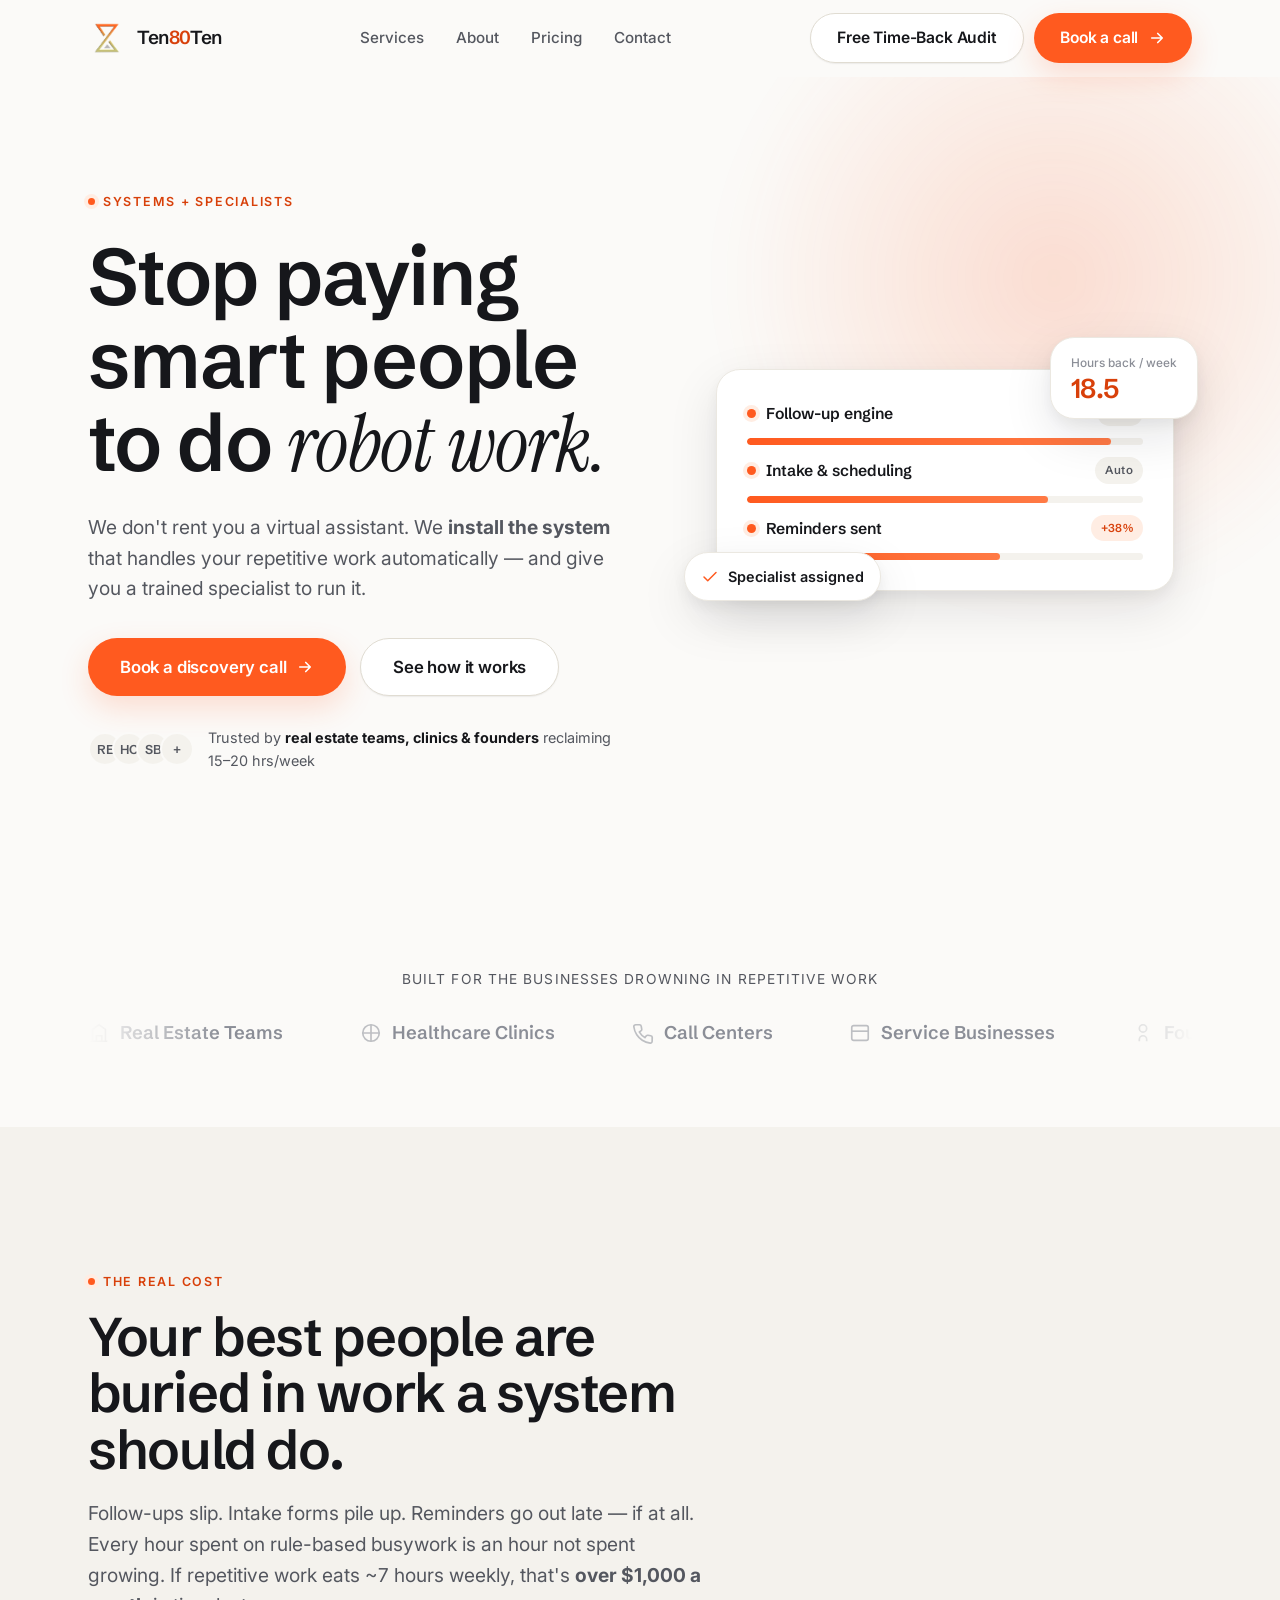
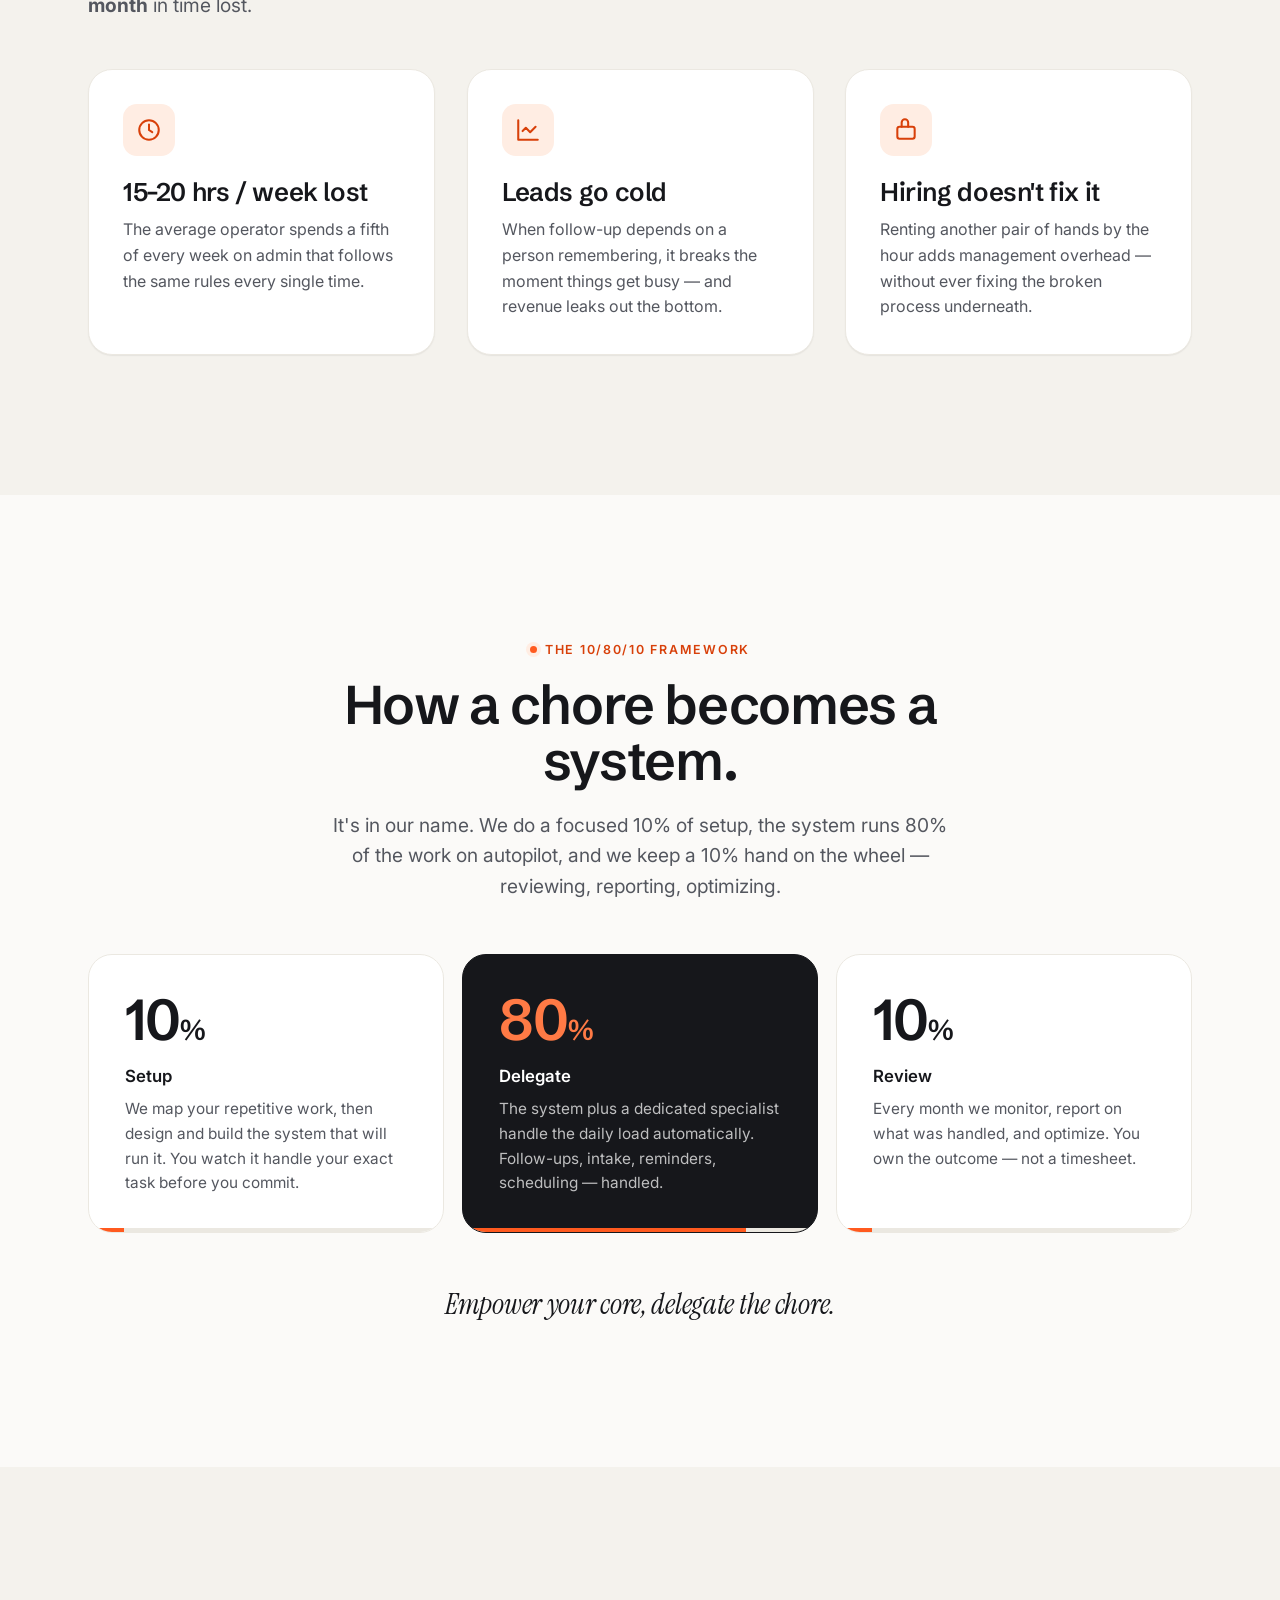
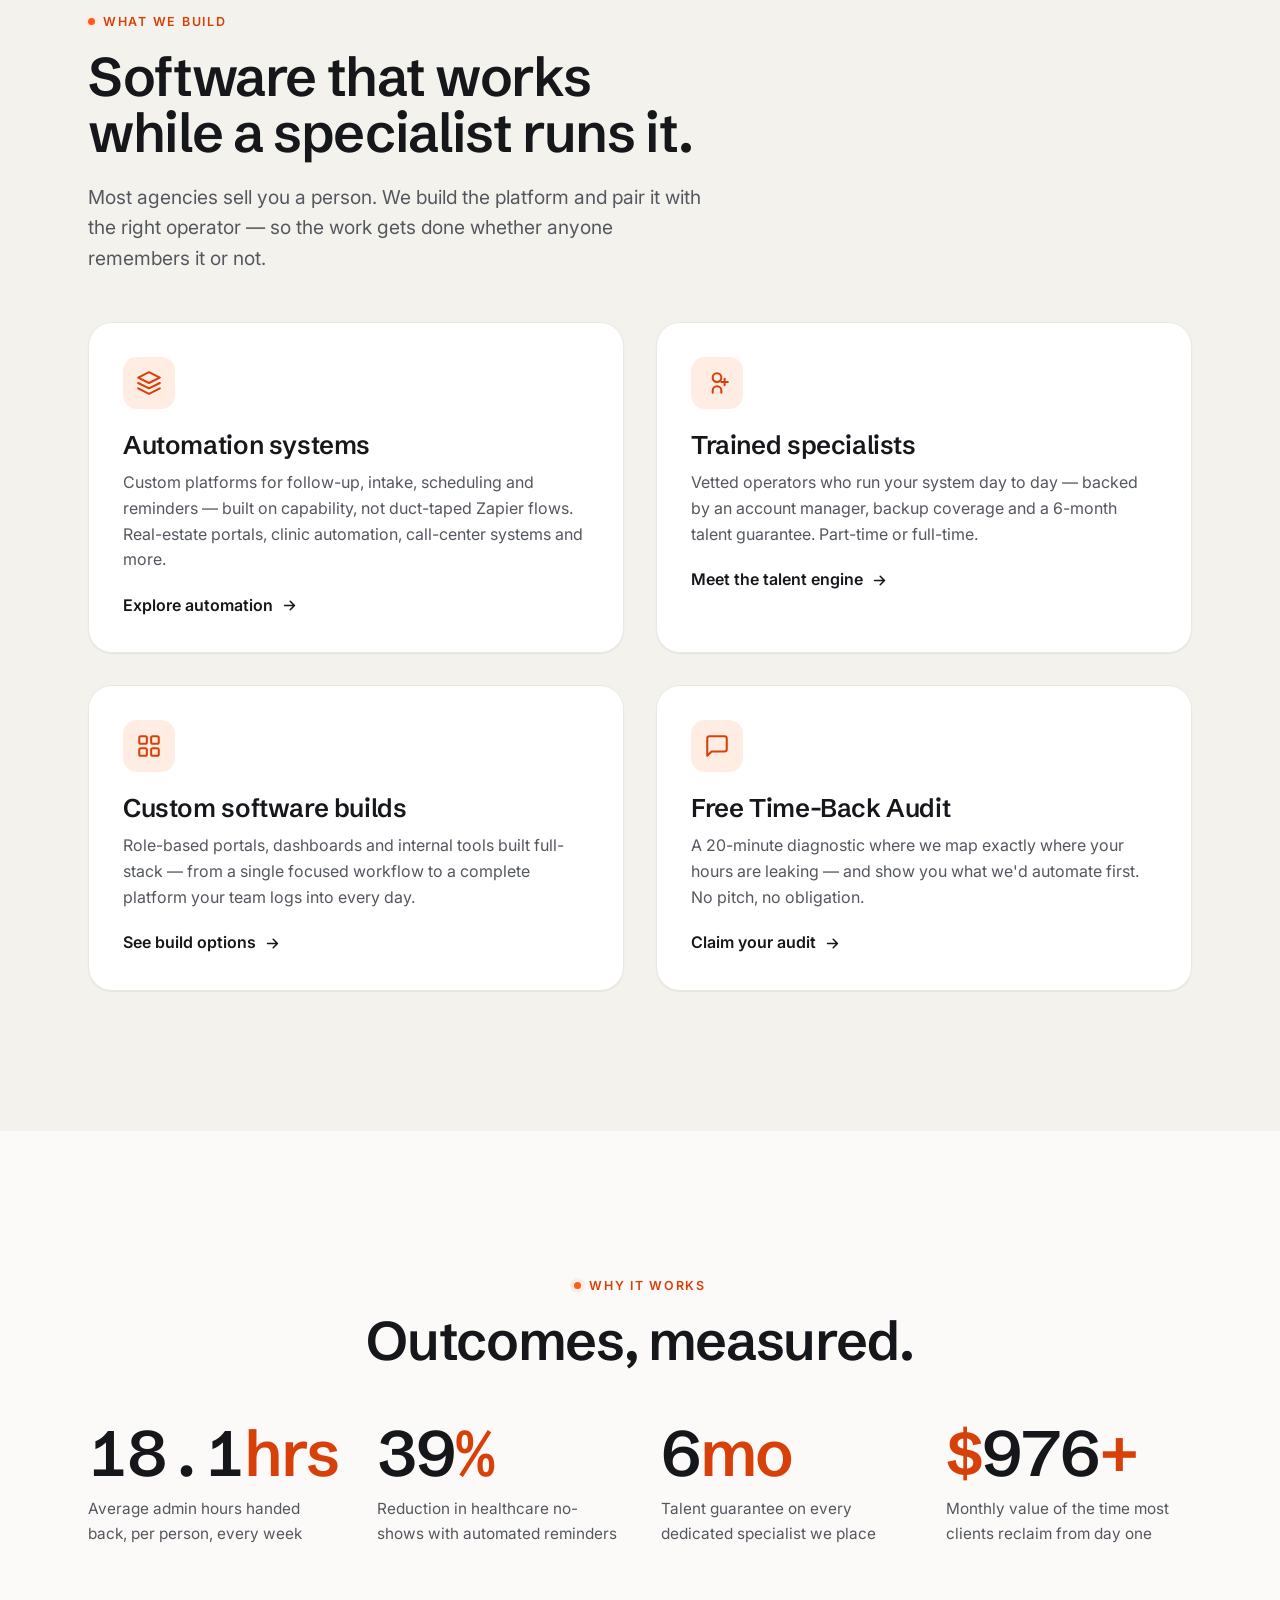
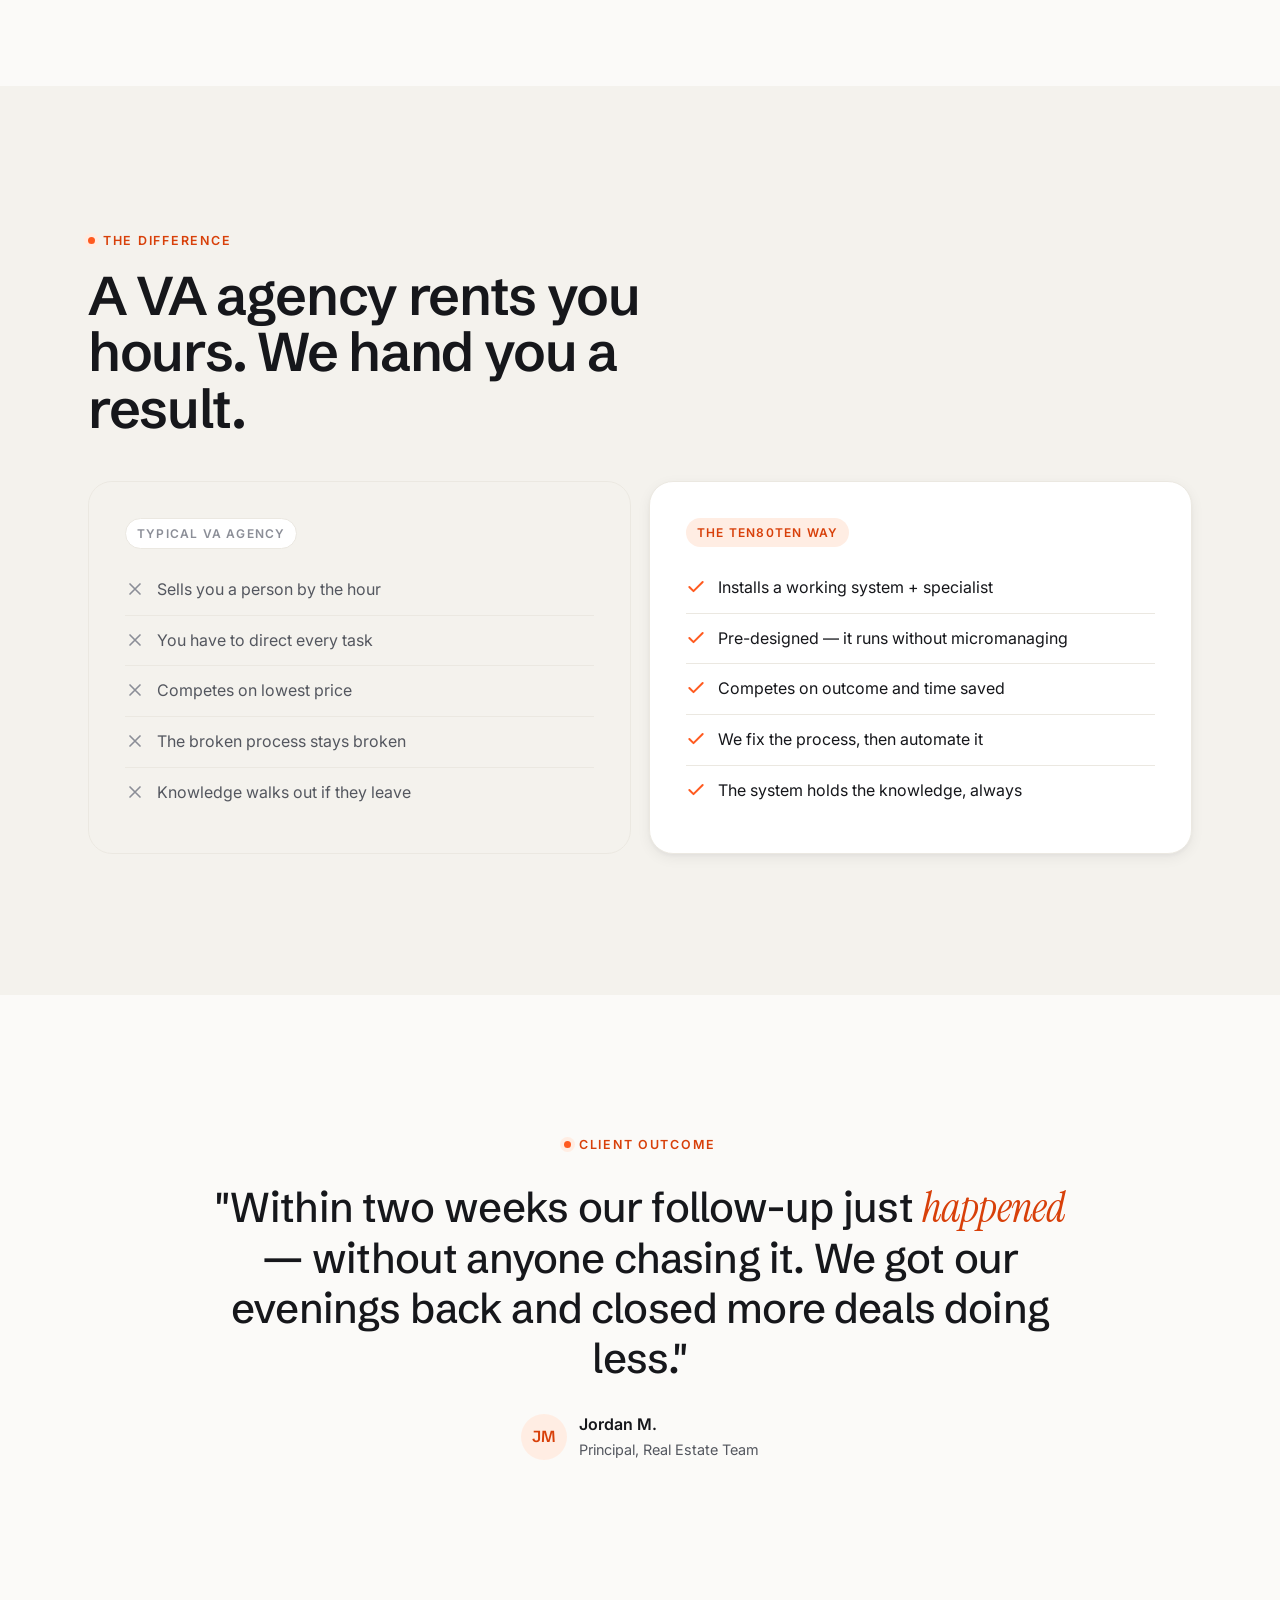
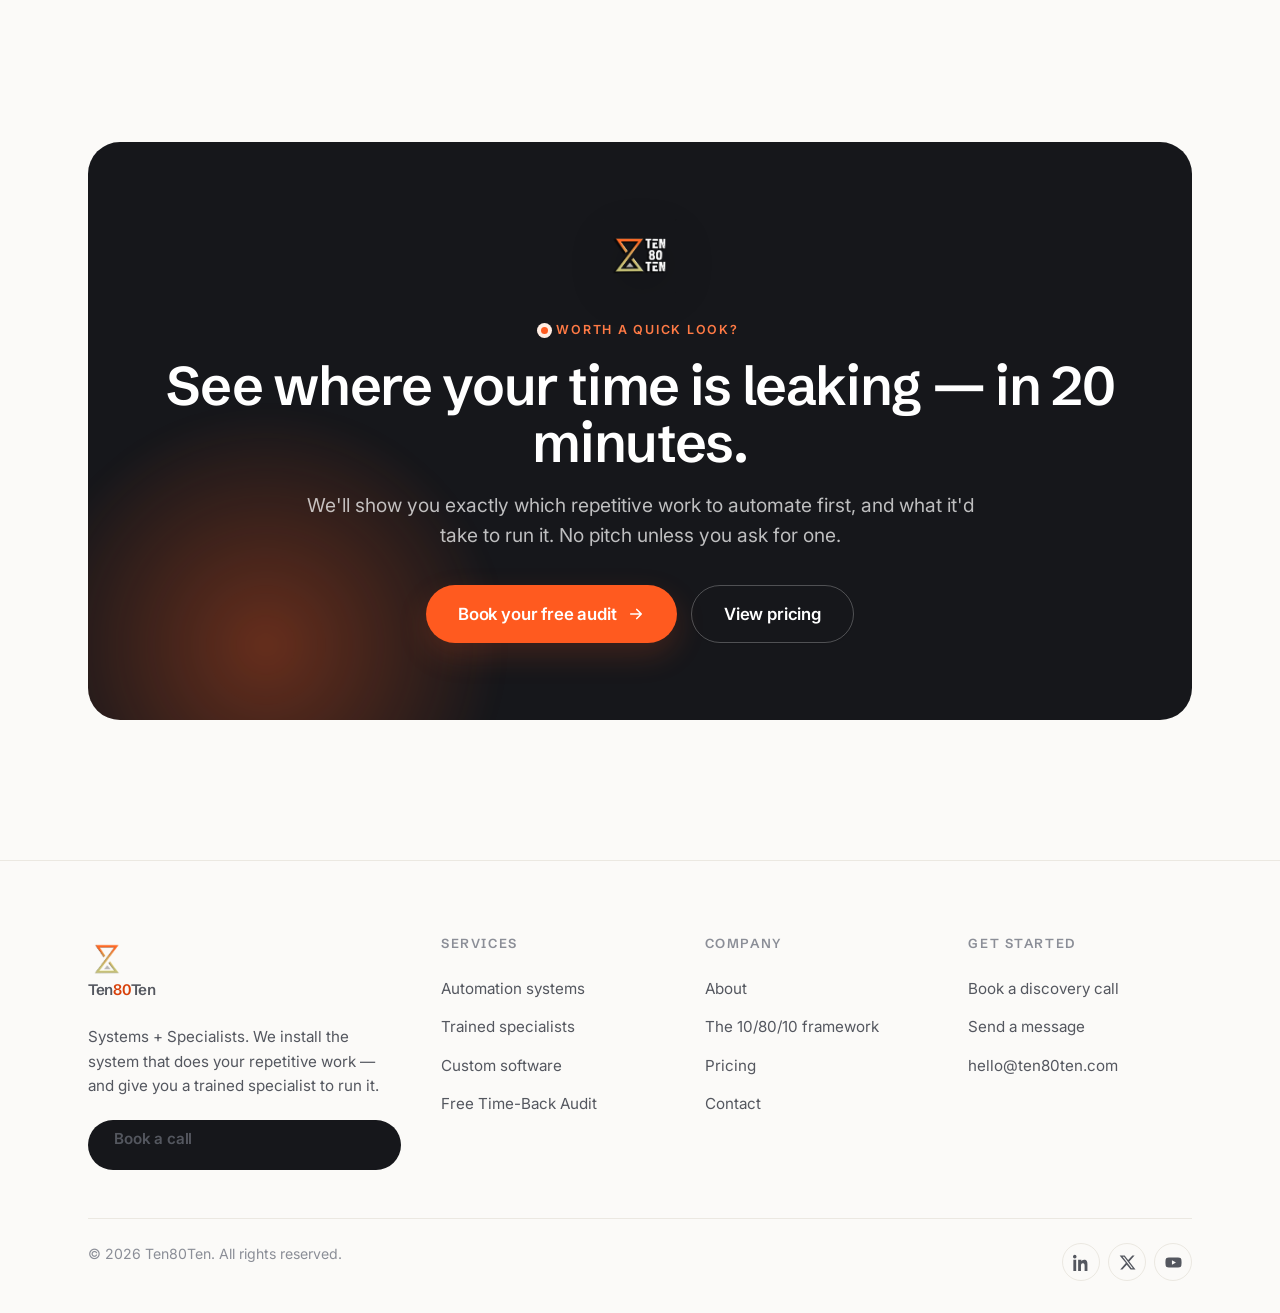
==== commit e8ba4867: "Add social share card and place logo lockup on dark sections Build a 1200x630 Open Graph image (dark" ====
--- a/index.html
+++ b/index.html
@@ -5,6 +5,18 @@
 <meta name="viewport" content="width=device-width, initial-scale=1" />
 <title>Ten80Ten — Systems + Specialists that do your repetitive work</title>
 <meta name="description" content="Ten80Ten installs the automation system that handles your repetitive work — and gives you a trained specialist to run it. Empower your core, delegate the chore." />
+<meta property="og:type" content="website" />
+<meta property="og:site_name" content="Ten80Ten" />
+<meta property="og:title" content="Ten80Ten — Systems + Specialists" />
+<meta property="og:description" content="We install the system that does your repetitive work automatically — and give you a trained specialist to run it." />
+<meta property="og:url" content="https://xcaloii.github.io/projectxten80ten/" />
+<meta property="og:image" content="https://xcaloii.github.io/projectxten80ten/assets/img/og-image.png" />
+<meta property="og:image:width" content="1200" />
+<meta property="og:image:height" content="630" />
+<meta name="twitter:card" content="summary_large_image" />
+<meta name="twitter:title" content="Ten80Ten — Systems + Specialists" />
+<meta name="twitter:description" content="We install the system that does your repetitive work automatically — and give you a trained specialist to run it." />
+<meta name="twitter:image" content="https://xcaloii.github.io/projectxten80ten/assets/img/og-image.png" />
 <link rel="preconnect" href="https://fonts.googleapis.com" />
 <link rel="preconnect" href="https://fonts.gstatic.com" crossorigin />
 <link href="https://fonts.googleapis.com/css2?family=Schibsted+Grotesk:wght@400;500;600;700&family=Inter:wght@400;500;600&family=Instrument+Serif:ital@0;1&display=swap" rel="stylesheet" />
@@ -274,6 +286,7 @@
 <section class="section">
   <div class="container">
     <div class="cta-band" data-reveal>
+      <img class="cta-logo" src="assets/img/ten80ten-logo.png" alt="Ten80Ten" width="74" height="74" />
       <span class="eyebrow center" style="display:flex;justify-content:center;color:var(--accent-2);margin-bottom:18px">Worth a quick look?</span>
       <h2>See where your time is leaking — in 20 minutes.</h2>
       <p class="lead">We'll show you exactly which repetitive work to automate first, and what it'd take to run it. No pitch unless you ask for one.</p>
--- a/assets/css/styles.css
+++ b/assets/css/styles.css
@@ -340,6 +340,7 @@
 .quote .by .who span { color: var(--ink-2); font-size: .9rem; }
 
 /* ---------- CTA band ---------- */
+.cta-logo { display: inline-block; height: clamp(58px, 7vw, 74px); width: auto; margin-bottom: 20px; filter: drop-shadow(0 8px 24px rgba(0,0,0,.35)); }
 .cta-band { position: relative; background: var(--ink); color: #fff; border-radius: var(--r-xl); padding: clamp(40px,6vw,80px); overflow: hidden; text-align: center; }
 .cta-band h2 { color: #fff; }
 .cta-band .lead { color: rgba(255,255,255,.72); margin-inline: auto; margin-top: 18px; }
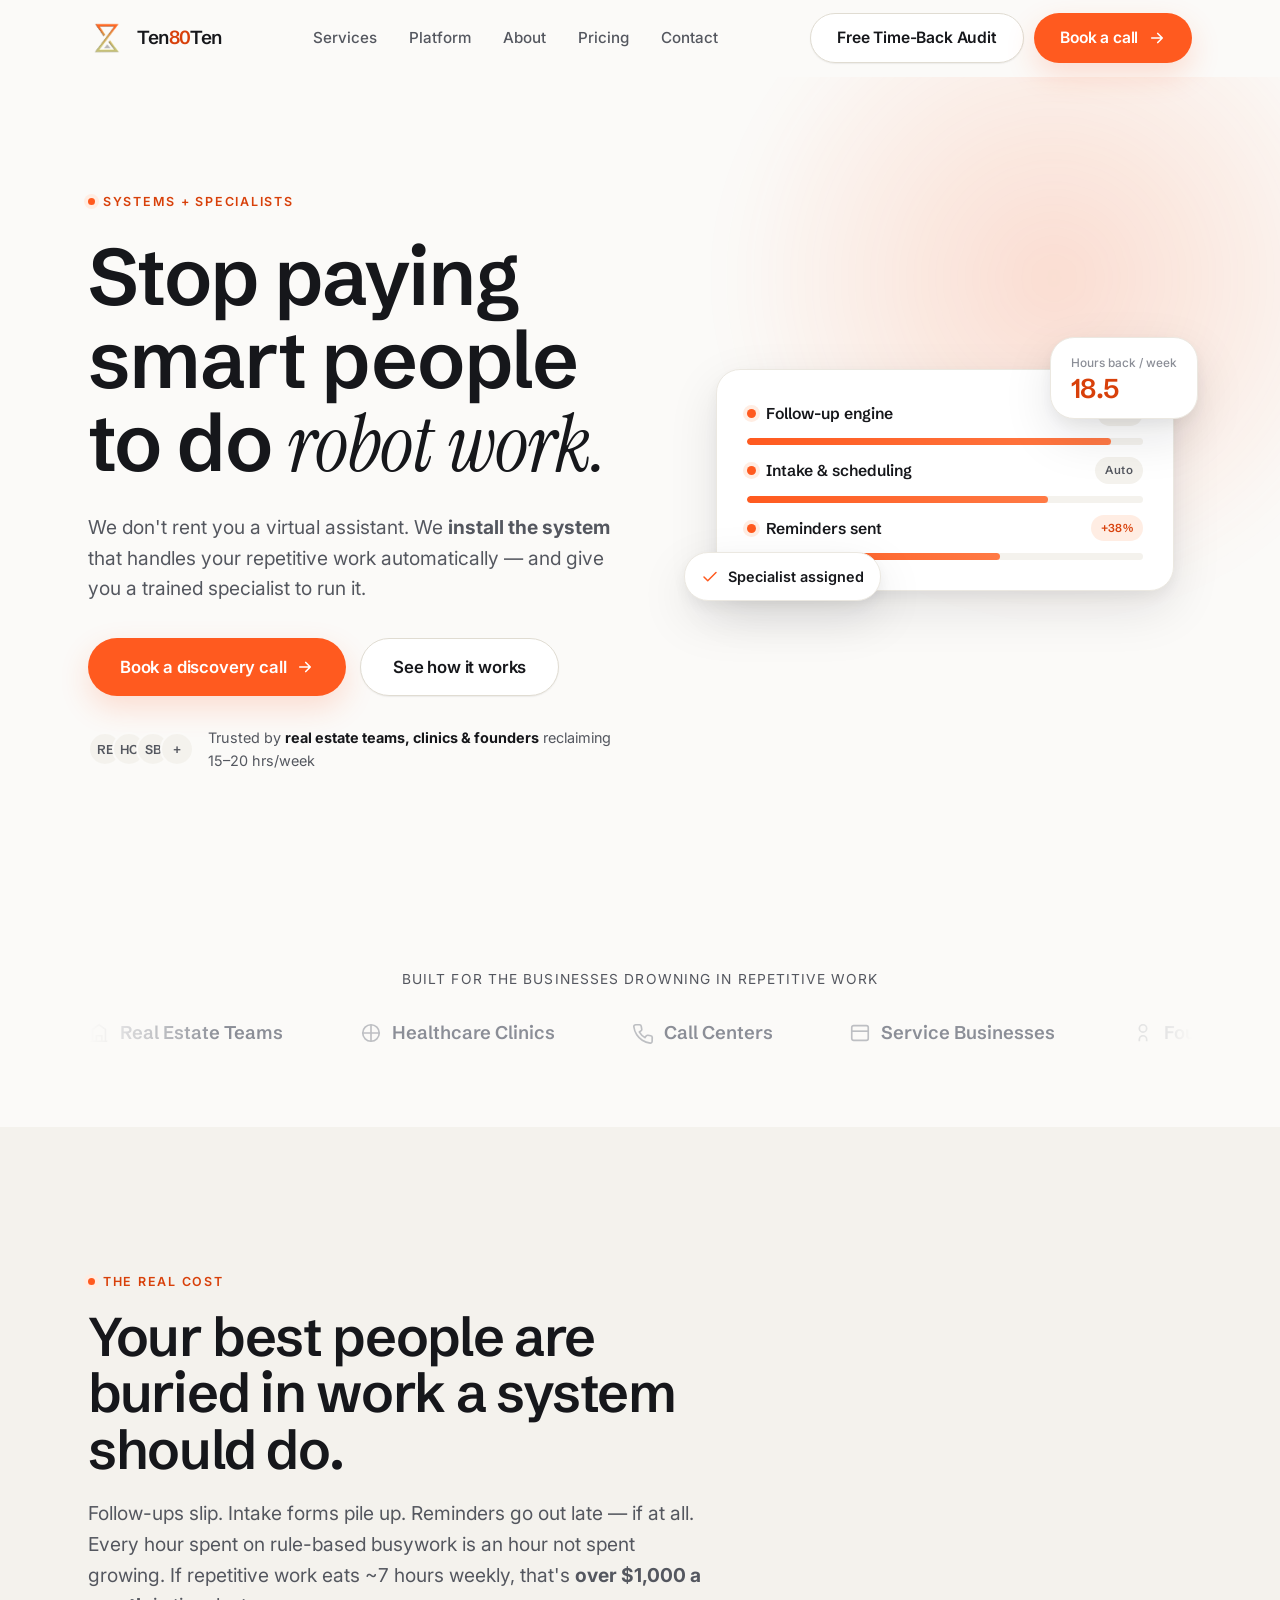
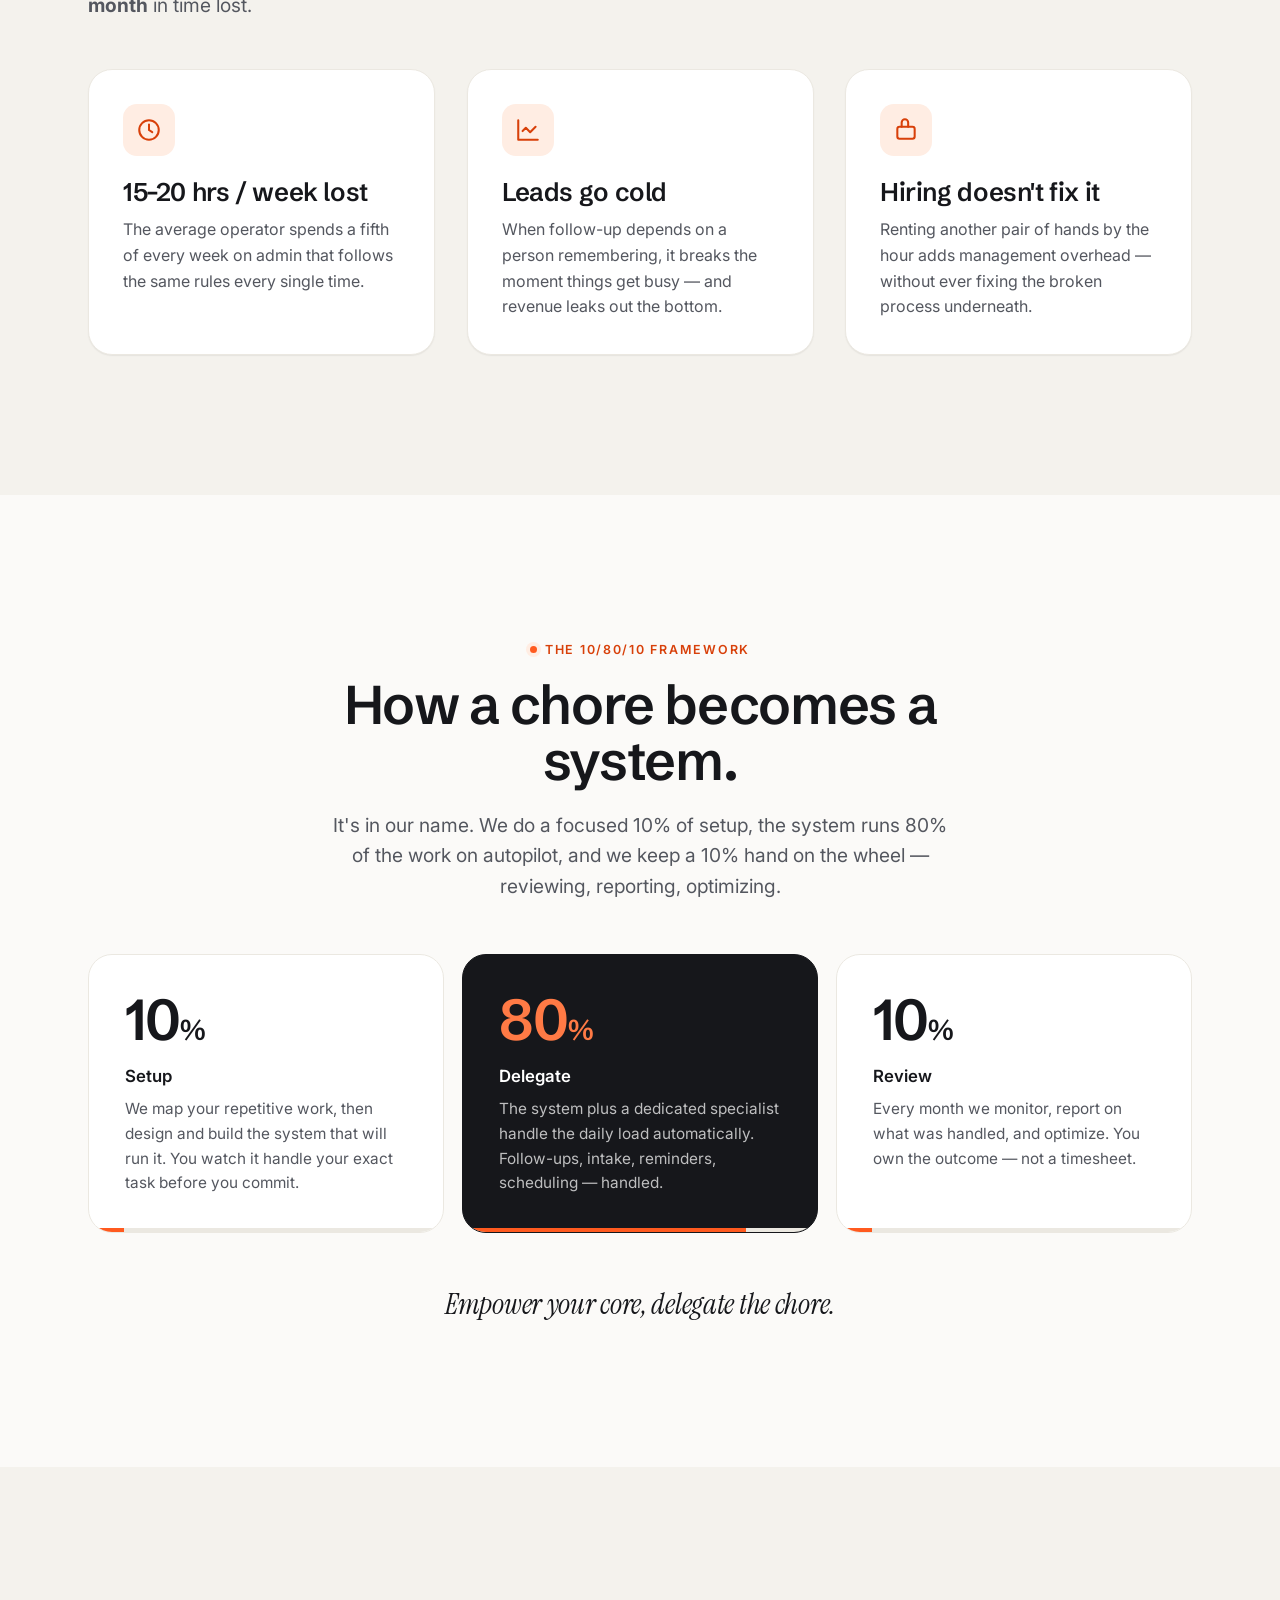
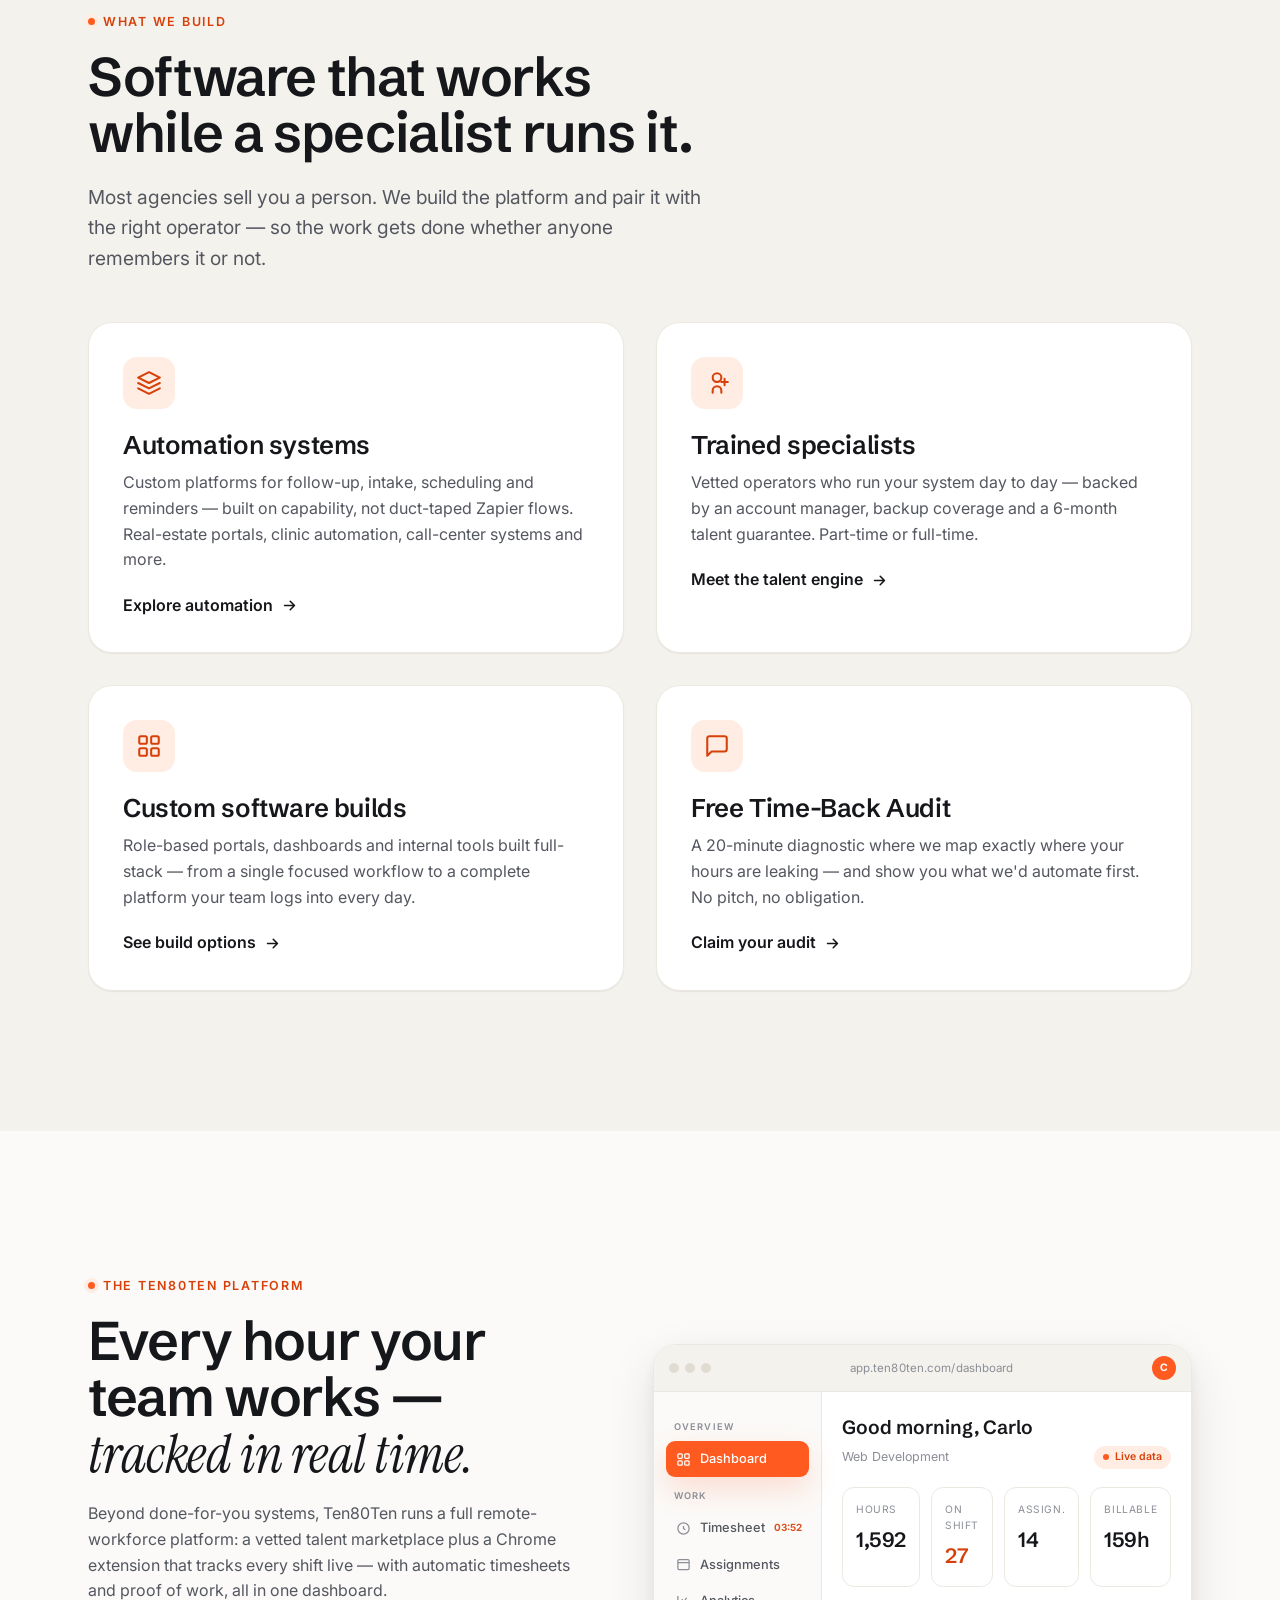
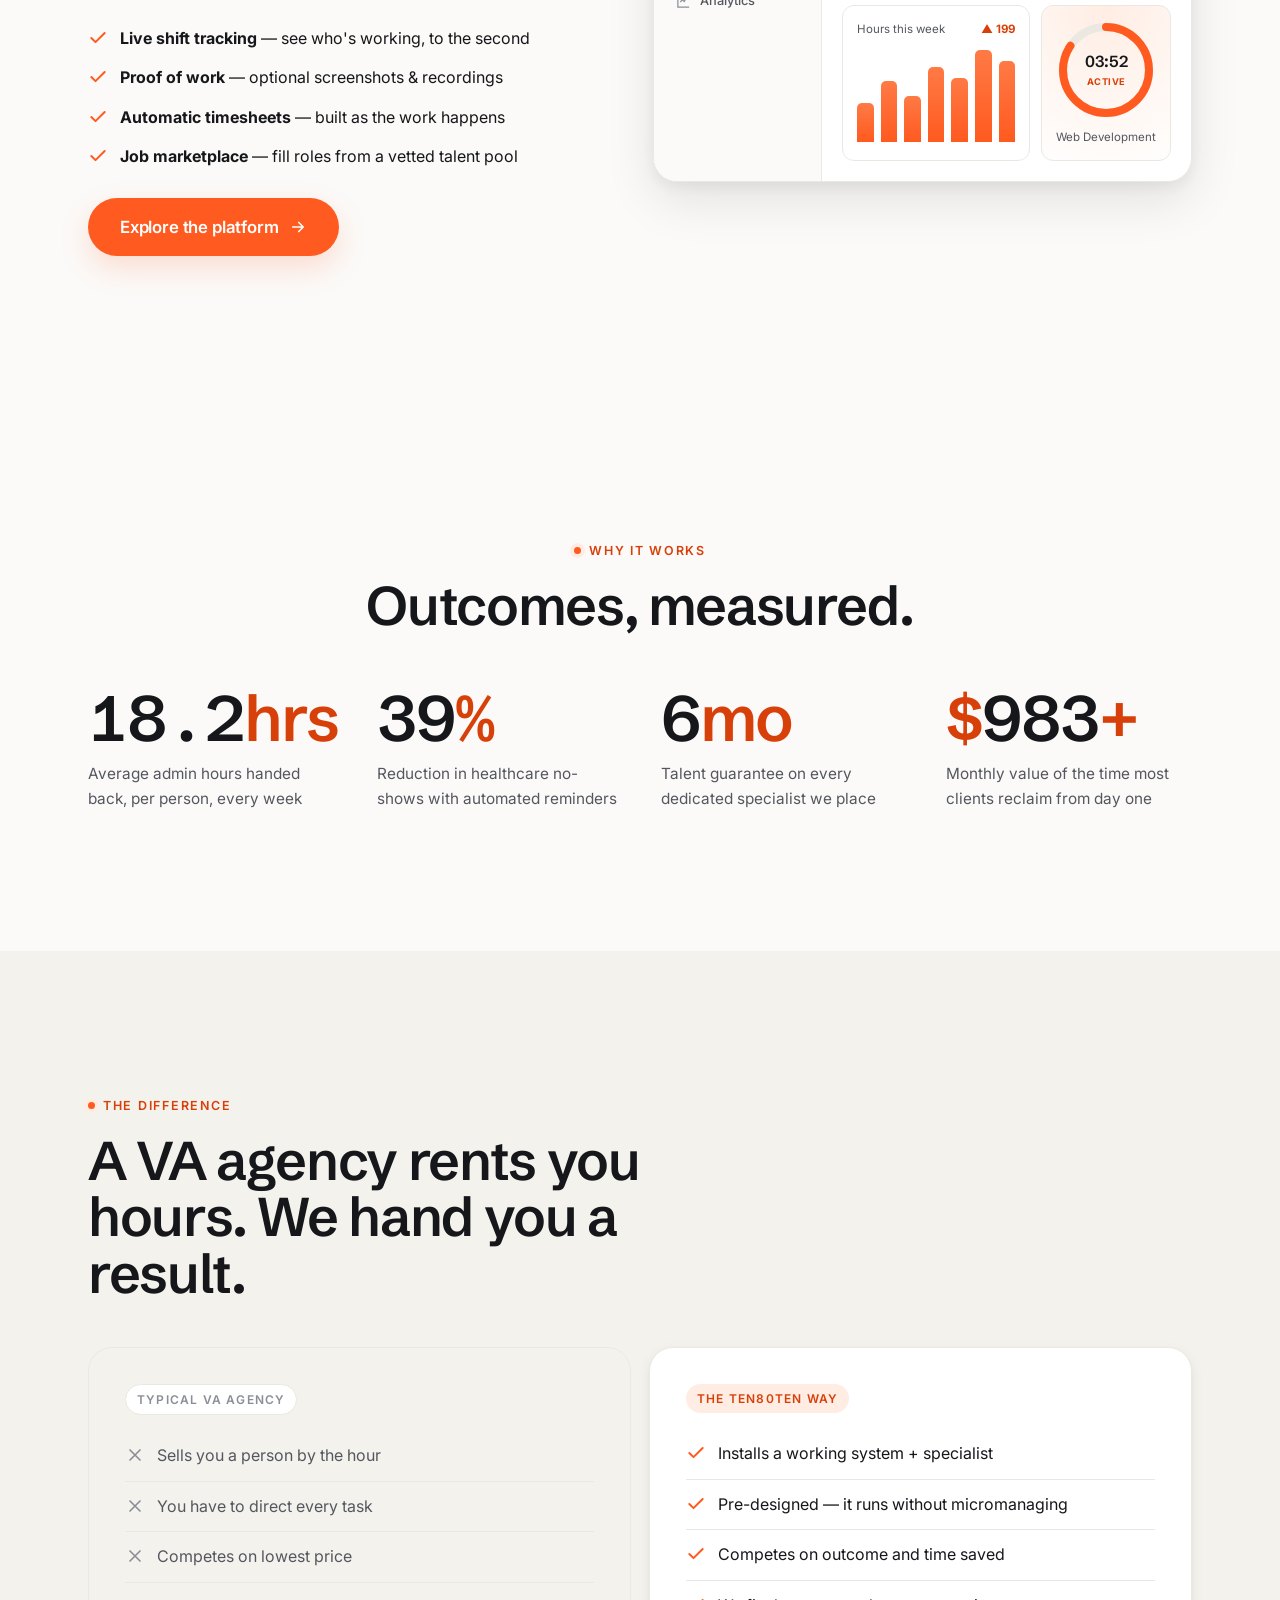
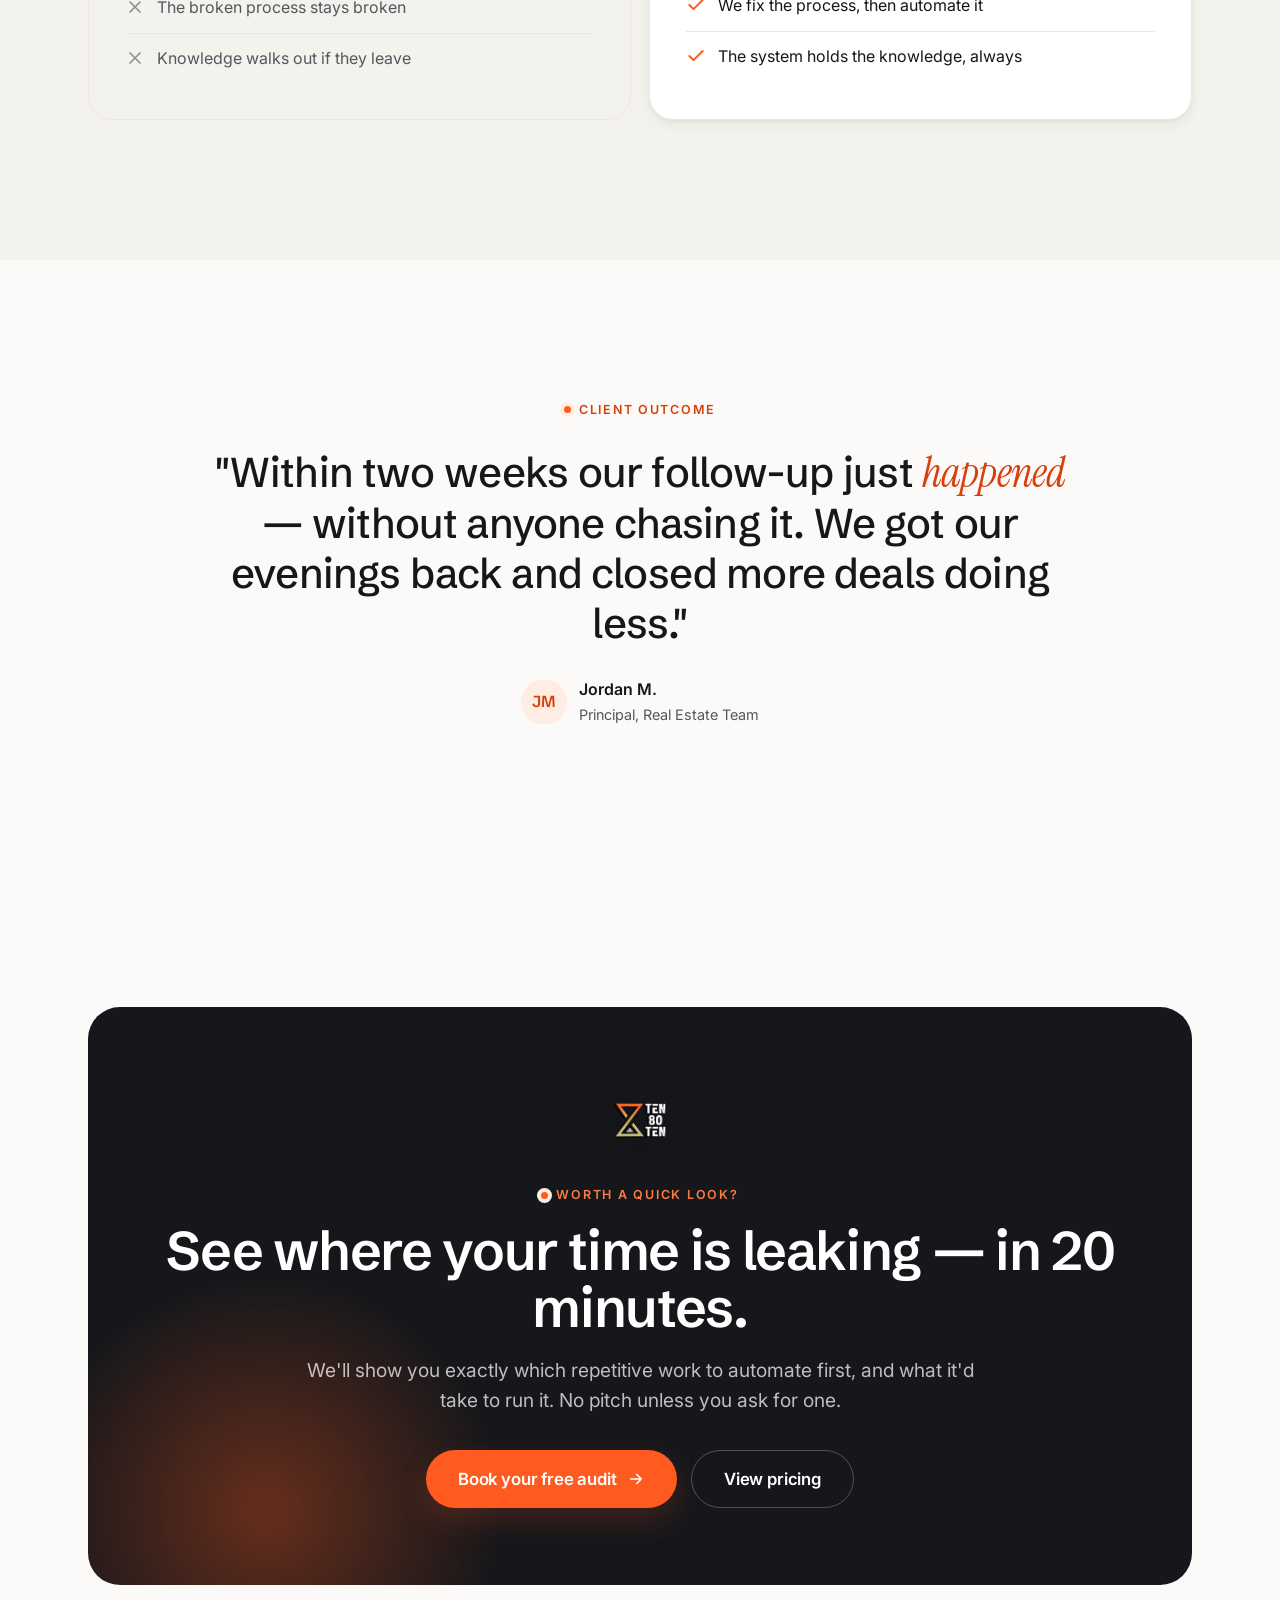
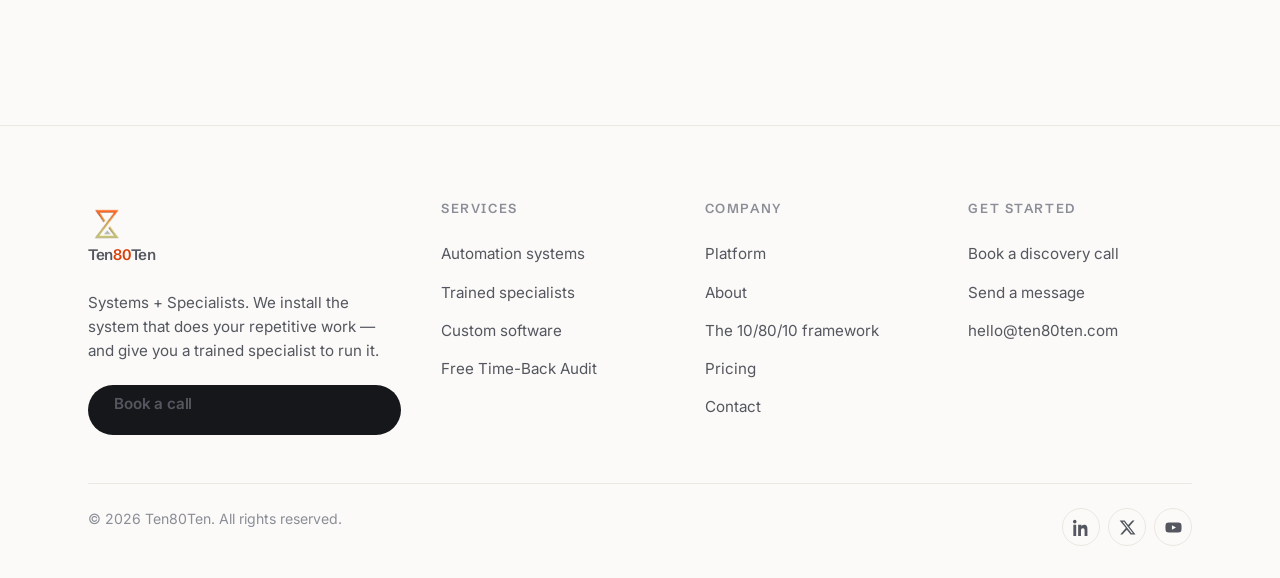
==== commit b708c0b6: "Add Platform page and portal content; new nav item Adapt the dark portal landing page into the light" ====
--- a/index.html
+++ b/index.html
@@ -34,6 +34,7 @@
     </a>
     <nav class="nav-links" aria-label="Primary">
       <a href="services.html">Services</a>
+      <a href="platform.html">Platform</a>
       <a href="about.html">About</a>
       <a href="pricing.html">Pricing</a>
       <a href="contact.html">Contact</a>
@@ -48,6 +49,7 @@
   </div>
   <div class="mobile-menu" aria-label="Mobile">
     <a href="services.html">Services</a>
+      <a href="platform.html">Platform</a>
     <a href="about.html">About</a>
     <a href="pricing.html">Pricing</a>
     <a href="contact.html">Contact</a>
@@ -220,6 +222,61 @@
   </div>
 </section>
 
+<!-- ================= PLATFORM ================= -->
+<section class="section">
+  <div class="container">
+    <div class="grid cols-2" style="align-items:center;gap:clamp(32px,5vw,64px)">
+      <div data-reveal>
+        <span class="eyebrow">The Ten80Ten platform</span>
+        <h2 style="margin-block:16px 18px">Every hour your team works — <span class="serif">tracked in real time.</span></h2>
+        <p class="muted" style="margin-bottom:22px">Beyond done-for-you systems, Ten80Ten runs a full remote-workforce platform: a vetted talent marketplace plus a Chrome extension that tracks every shift live — with automatic timesheets and proof of work, all in one dashboard.</p>
+        <ul style="display:grid;gap:14px;margin-bottom:28px">
+          <li style="display:flex;gap:12px;align-items:flex-start"><svg viewBox="0 0 24 24" fill="none" stroke="var(--accent)" stroke-width="2.4" stroke-linecap="round" stroke-linejoin="round" style="width:20px;height:20px;flex:none;margin-top:2px"><path d="M20 6 9 17l-5-5"/></svg><span><b>Live shift tracking</b> — see who's working, to the second</span></li>
+          <li style="display:flex;gap:12px;align-items:flex-start"><svg viewBox="0 0 24 24" fill="none" stroke="var(--accent)" stroke-width="2.4" stroke-linecap="round" stroke-linejoin="round" style="width:20px;height:20px;flex:none;margin-top:2px"><path d="M20 6 9 17l-5-5"/></svg><span><b>Proof of work</b> — optional screenshots &amp; recordings</span></li>
+          <li style="display:flex;gap:12px;align-items:flex-start"><svg viewBox="0 0 24 24" fill="none" stroke="var(--accent)" stroke-width="2.4" stroke-linecap="round" stroke-linejoin="round" style="width:20px;height:20px;flex:none;margin-top:2px"><path d="M20 6 9 17l-5-5"/></svg><span><b>Automatic timesheets</b> — built as the work happens</span></li>
+          <li style="display:flex;gap:12px;align-items:flex-start"><svg viewBox="0 0 24 24" fill="none" stroke="var(--accent)" stroke-width="2.4" stroke-linecap="round" stroke-linejoin="round" style="width:20px;height:20px;flex:none;margin-top:2px"><path d="M20 6 9 17l-5-5"/></svg><span><b>Job marketplace</b> — fill roles from a vetted talent pool</span></li>
+        </ul>
+        <a class="btn btn--primary btn--lg" href="platform.html">Explore the platform
+          <svg viewBox="0 0 24 24" fill="none" stroke="currentColor" stroke-width="2.2" stroke-linecap="round" stroke-linejoin="round"><path d="M5 12h14M13 6l6 6-6 6"/></svg></a>
+      </div>
+      <div data-reveal data-delay="1">
+        <div class="pf-browser" aria-hidden="true">
+          <div class="pf-bar"><div class="dots"><i></i><i></i><i></i></div><div class="addr">app.ten80ten.com/dashboard</div><div class="av">C</div></div>
+          <div class="pf-dash">
+            <aside class="pf-side">
+              <div class="grp">Overview</div>
+              <div class="item on"><svg viewBox="0 0 24 24" fill="none" stroke="currentColor" stroke-width="2"><rect x="3" y="3" width="7" height="7" rx="1.5"/><rect x="14" y="3" width="7" height="7" rx="1.5"/><rect x="3" y="14" width="7" height="7" rx="1.5"/><rect x="14" y="14" width="7" height="7" rx="1.5"/></svg>Dashboard</div>
+              <div class="grp">Work</div>
+              <div class="item"><svg viewBox="0 0 24 24" fill="none" stroke="currentColor" stroke-width="2"><circle cx="12" cy="12" r="9"/><path d="M12 8v4l3 2"/></svg>Timesheet <span class="mini" style="color:var(--accent-ink)">03:52</span></div>
+              <div class="item"><svg viewBox="0 0 24 24" fill="none" stroke="currentColor" stroke-width="2"><rect x="3" y="4" width="18" height="16" rx="2"/><path d="M3 9h18"/></svg>Assignments</div>
+              <div class="item"><svg viewBox="0 0 24 24" fill="none" stroke="currentColor" stroke-width="2"><path d="M3 3v18h18M7 13l3-4 3 3 4-6"/></svg>Analytics</div>
+            </aside>
+            <main class="pf-main">
+              <div class="greet">Good morning, Carlo</div>
+              <div class="greet-sub">Web Development <span class="live"><span class="d"></span> Live data</span></div>
+              <div class="pf-cards">
+                <div class="pf-c"><div class="lbl">Hours</div><div class="v">1,592</div></div>
+                <div class="pf-c"><div class="lbl">On shift</div><div class="v up">27</div></div>
+                <div class="pf-c"><div class="lbl">Assign.</div><div class="v">14</div></div>
+                <div class="pf-c"><div class="lbl">Billable</div><div class="v">159h</div></div>
+              </div>
+              <div class="pf-panel">
+                <div class="pf-chart"><div class="ct"><span>Hours this week</span><b>▲ 199</b></div>
+                  <div class="pf-bars"><i style="height:42%;animation-delay:.1s"></i><i style="height:66%;animation-delay:.17s"></i><i style="height:50%;animation-delay:.24s"></i><i style="height:82%;animation-delay:.31s"></i><i style="height:70%;animation-delay:.38s"></i><i style="height:100%;animation-delay:.45s"></i><i style="height:88%;animation-delay:.52s"></i></div>
+                </div>
+                <div class="pf-ring">
+                  <div class="pf-ringbox"><svg viewBox="0 0 100 100" width="100" height="100"><circle cx="50" cy="50" r="43" fill="none" stroke="var(--line)" stroke-width="8"/><circle cx="50" cy="50" r="43" fill="none" stroke="var(--accent)" stroke-width="8" stroke-linecap="round" stroke-dasharray="270" stroke-dashoffset="42"/></svg><div class="tt"><div class="v">03:52</div><div class="l">ACTIVE</div></div></div>
+                  <div class="task">Web Development</div>
+                </div>
+              </div>
+            </main>
+          </div>
+        </div>
+      </div>
+    </div>
+  </div>
+</section>
+
 <!-- ================= STATS ================= -->
 <section class="section">
   <div class="container">
@@ -322,6 +379,7 @@
       </div>
       <div>
         <h4>Company</h4>
+        <a href="platform.html">Platform</a>
         <a href="about.html">About</a>
         <a href="about.html">The 10/80/10 framework</a>
         <a href="pricing.html">Pricing</a>
--- a/assets/css/styles.css
+++ b/assets/css/styles.css
@@ -414,6 +414,87 @@
 .badge { display: inline-flex; align-items: center; gap: 8px; padding: 8px 14px; border-radius: var(--pill); background: var(--surface); border: 1px solid var(--line); font-size: .88rem; font-weight: 500; color: var(--ink-2); box-shadow: var(--sh-1); }
 .badge svg { width: 16px; height: 16px; color: var(--accent); }
 
+/* ---------- Hero pill (platform) ---------- */
+.pill { display: inline-flex; align-items: center; gap: 9px; font-size: .82rem; font-weight: 500; color: var(--ink-2); background: var(--surface); border: 1px solid var(--line-2); border-radius: var(--pill); padding: 6px 15px 6px 6px; box-shadow: var(--sh-1); }
+.pill .tag { font-size: .66rem; font-weight: 700; letter-spacing: .06em; text-transform: uppercase; color: #fff; background: var(--accent); padding: 3px 9px; border-radius: var(--pill); }
+.pill .arrow { color: var(--ink-3); transition: transform .2s var(--ease); }
+.pill:hover .arrow { transform: translateX(3px); }
+
+/* ---------- Product mock (light) ---------- */
+.pf-browser { background: var(--surface); border: 1px solid var(--line); border-radius: var(--r-lg); overflow: hidden; box-shadow: var(--sh-3); }
+.pf-bar { display: flex; align-items: center; gap: 9px; padding: 11px 15px; border-bottom: 1px solid var(--line); background: var(--bg-2); }
+.pf-bar .dots { display: flex; gap: 6px; }
+.pf-bar .dots i { width: 10px; height: 10px; border-radius: 50%; background: var(--line-2); }
+.pf-bar .addr { flex: 1; text-align: center; font-size: .72rem; color: var(--ink-3); letter-spacing: .01em; }
+.pf-bar .av { width: 24px; height: 24px; border-radius: 50%; background: var(--accent); color: #fff; display: grid; place-items: center; font-size: .66rem; font-weight: 700; font-family: var(--font-display); }
+
+.pf-dash { display: grid; grid-template-columns: 168px 1fr; min-height: 340px; }
+.pf-side { border-right: 1px solid var(--line); padding: 16px 12px; background: var(--bg); }
+.pf-side .grp { font-size: .58rem; letter-spacing: .12em; text-transform: uppercase; color: var(--ink-3); font-weight: 600; margin: 12px 8px 6px; }
+.pf-side .item { display: flex; align-items: center; gap: 9px; padding: 8px 10px; border-radius: 9px; font-size: .8rem; color: var(--ink-2); font-weight: 500; }
+.pf-side .item svg { width: 15px; height: 15px; color: var(--ink-3); flex: none; }
+.pf-side .item.on { background: var(--accent); color: #fff; box-shadow: var(--sh-accent); }
+.pf-side .item.on svg { color: #fff; }
+.pf-side .item .mini { margin-left: auto; font-size: .62rem; font-weight: 700; color: #fff; opacity: .9; }
+.pf-main { padding: 20px; }
+.pf-main .greet { font-family: var(--font-display); font-size: 1.2rem; font-weight: 600; }
+.pf-main .greet-sub { font-size: .78rem; color: var(--ink-3); margin: 3px 0 18px; display: flex; align-items: center; gap: 8px; }
+.pf-main .greet-sub .live { margin-left: auto; display: inline-flex; align-items: center; gap: 6px; font-size: .66rem; font-weight: 600; color: var(--accent-ink); background: var(--accent-soft); padding: 3px 9px; border-radius: var(--pill); }
+.pf-main .greet-sub .live .d { width: 6px; height: 6px; border-radius: 50%; background: var(--accent); animation: blink 1.6s infinite; }
+@keyframes blink { 50% { opacity: .35; } }
+.pf-cards { display: grid; grid-template-columns: repeat(4, 1fr); gap: 11px; margin-bottom: 18px; }
+.pf-c { border: 1px solid var(--line); border-radius: 12px; padding: 13px; background: var(--surface); }
+.pf-c .lbl { font-size: .64rem; color: var(--ink-3); text-transform: uppercase; letter-spacing: .06em; }
+.pf-c .v { font-family: var(--font-display); font-weight: 600; font-size: 1.3rem; margin-top: 6px; letter-spacing: -.02em; }
+.pf-c .v.up { color: var(--accent-ink); }
+.pf-panel { display: grid; grid-template-columns: 1.5fr 1fr; gap: 11px; }
+.pf-chart { border: 1px solid var(--line); border-radius: 12px; padding: 14px; background: var(--surface); }
+.pf-chart .ct { font-size: .72rem; color: var(--ink-2); margin-bottom: 12px; display: flex; justify-content: space-between; }
+.pf-chart .ct b { color: var(--accent-ink); }
+.pf-bars { display: flex; align-items: flex-end; gap: 7px; height: 92px; }
+.pf-bars i { flex: 1; border-radius: 5px 5px 0 0; background: linear-gradient(180deg, var(--accent-2), var(--accent)); transform-origin: bottom; animation: grow .9s var(--ease-out) backwards; }
+@keyframes grow { from { transform: scaleY(0); } }
+.pf-ring { border: 1px solid var(--line); border-radius: 12px; padding: 14px; background: radial-gradient(120% 120% at 50% 0%, var(--accent-soft), var(--surface)); display: grid; place-items: center; text-align: center; }
+.pf-ringbox { position: relative; width: 100px; height: 100px; margin-bottom: 8px; }
+.pf-ringbox svg { transform: rotate(-90deg); }
+.pf-ringbox .tt { position: absolute; inset: 0; display: flex; flex-direction: column; align-items: center; justify-content: center; }
+.pf-ringbox .tt .v { font-family: var(--font-display); font-weight: 600; font-size: 1rem; }
+.pf-ringbox .tt .l { font-size: .58rem; color: var(--accent-ink); font-weight: 700; letter-spacing: .05em; }
+.pf-ring .task { font-size: .72rem; color: var(--ink-2); }
+@media (max-width: 720px) { .pf-dash { grid-template-columns: 1fr; } .pf-side { display: none; } .pf-cards { grid-template-columns: repeat(2,1fr); } .pf-panel { grid-template-columns: 1fr; } }
+
+/* extension popup (light) */
+.pf-ext { width: 264px; margin-inline: auto; background: var(--surface); border: 1px solid var(--line); border-radius: var(--r-lg); overflow: hidden; box-shadow: var(--sh-3); }
+.pf-ext .top { display: flex; align-items: center; justify-content: space-between; padding: 12px 14px; border-bottom: 1px solid var(--line); }
+.pf-ext .top .who { font-size: .66rem; color: var(--ink-3); }
+.pf-ext .top .who b { display: block; font-size: .76rem; color: var(--ink); }
+.pf-ext .cap { display: flex; gap: 8px; padding: 10px 12px; background: linear-gradient(90deg, var(--accent), var(--accent-2)); }
+.pf-ext .cap .cb { flex: 1; font-size: .7rem; font-weight: 600; color: var(--ink-2); background: #fff; border-radius: 8px; padding: 8px; display: flex; align-items: center; justify-content: center; gap: 5px; }
+.pf-ext .cap .cb svg { width: 13px; height: 13px; }
+.pf-ext .tabs { display: flex; gap: 4px; padding: 0 8px 10px; background: linear-gradient(90deg, var(--accent), var(--accent-2)); }
+.pf-ext .tabs span { flex: 1; text-align: center; font-size: .6rem; font-weight: 600; color: rgba(255,255,255,.9); padding: 6px 2px; border-radius: 8px; }
+.pf-ext .tabs span.on { background: #fff; color: var(--accent-ink); }
+.pf-ext .ring { display: flex; flex-direction: column; align-items: center; padding: 22px 0 16px; background: linear-gradient(180deg, var(--surface), var(--accent-soft)); }
+.pf-ext .ring .box { position: relative; width: 140px; height: 140px; }
+.pf-ext .ring .box svg { transform: rotate(-90deg); }
+.pf-ext .ring .box .tt { position: absolute; inset: 0; display: flex; flex-direction: column; align-items: center; justify-content: center; }
+.pf-ext .ring .box .tt .v { font-family: var(--font-display); font-weight: 600; font-size: 1.5rem; }
+.pf-ext .ring .box .tt .l { font-size: .64rem; color: var(--accent-ink); font-weight: 600; margin-top: 2px; }
+.pf-ext .fields { padding: 0 13px 14px; background: var(--accent-soft); display: flex; flex-direction: column; gap: 8px; }
+.pf-ext .f { display: flex; align-items: center; justify-content: space-between; background: #fff; border: 1px solid var(--line); border-radius: 9px; padding: 10px 12px; font-size: .72rem; color: var(--ink-2); }
+.pf-ext .f svg { width: 14px; height: 14px; color: var(--accent); }
+.pf-ext .f.ph { color: var(--ink-3); }
+
+/* ext feature rows */
+.ext-feature { display: flex; gap: 14px; align-items: flex-start; padding: 14px; border-radius: 14px; transition: background .25s var(--ease), transform .25s var(--ease); }
+.ext-feature:hover { background: var(--bg-2); transform: translateX(4px); }
+.ext-feature .ico { width: 42px; height: 42px; border-radius: 12px; background: var(--accent-soft); color: var(--accent-ink); display: grid; place-items: center; flex: none; }
+.ext-feature .ico svg { width: 20px; height: 20px; }
+.ext-feature h4 { font-size: .98rem; font-weight: 600; }
+.ext-feature p { font-size: .86rem; color: var(--ink-2); margin-top: 2px; }
+
+@media (prefers-reduced-motion: reduce) { .pf-bars i, .pf-main .greet-sub .live .d { animation: none; } }
+
 /* ---------- Scroll reveal ---------- */
 [data-reveal] { opacity: 0; transform: translateY(22px); transition: opacity .7s var(--ease-out), transform .7s var(--ease-out); will-change: opacity, transform; }
 [data-reveal].in { opacity: 1; transform: none; }
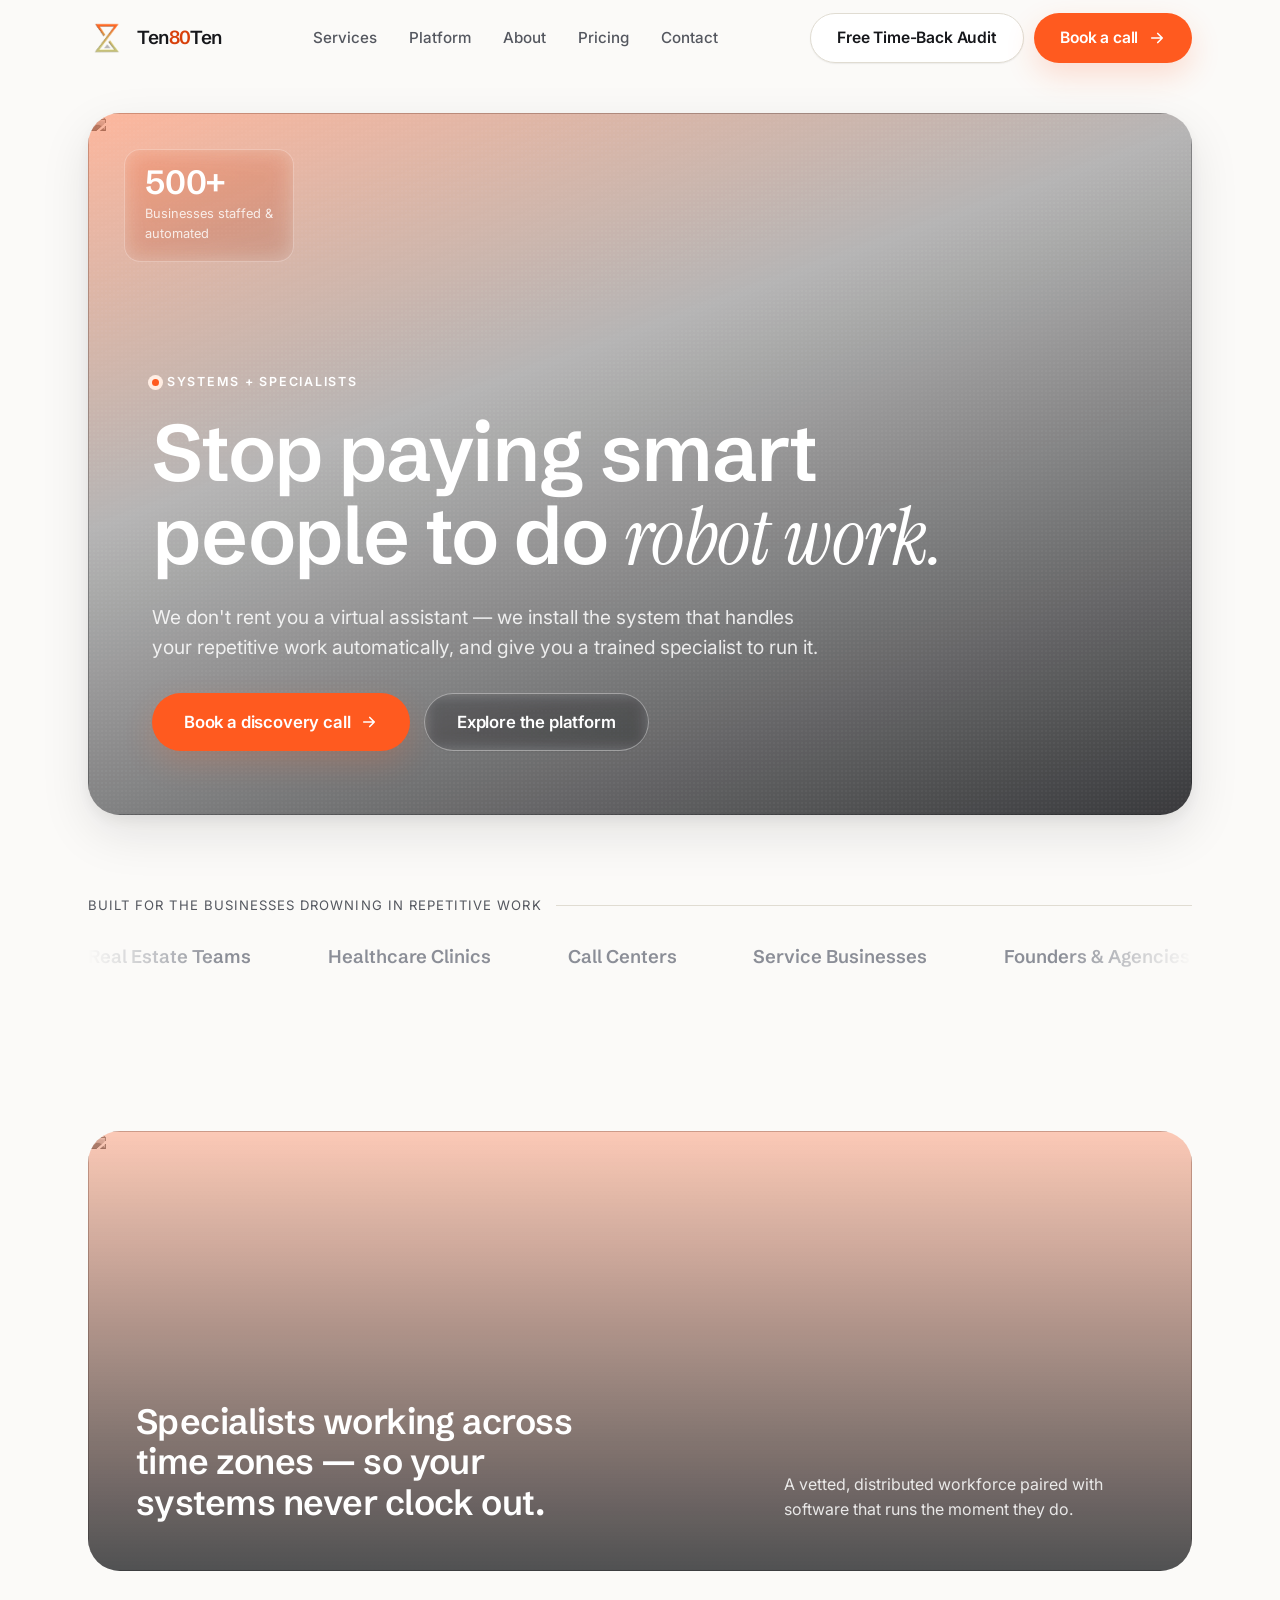
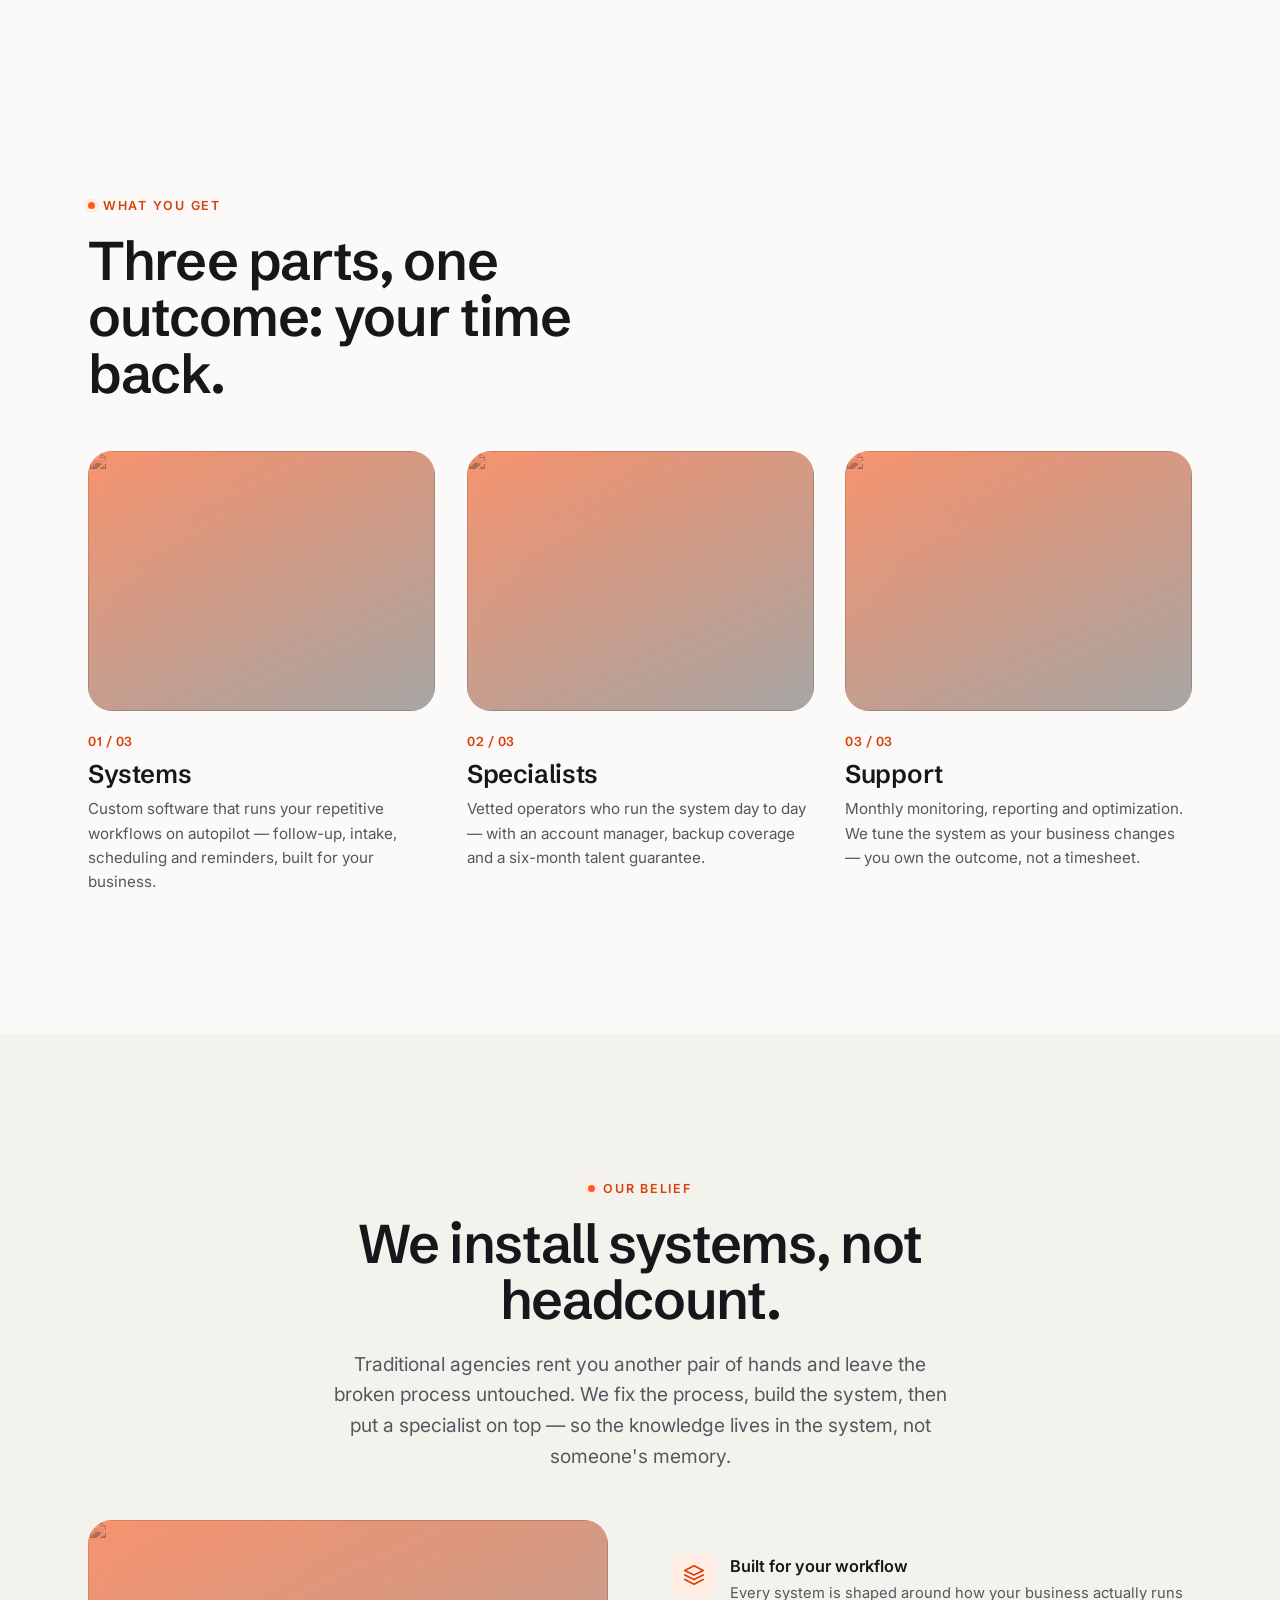
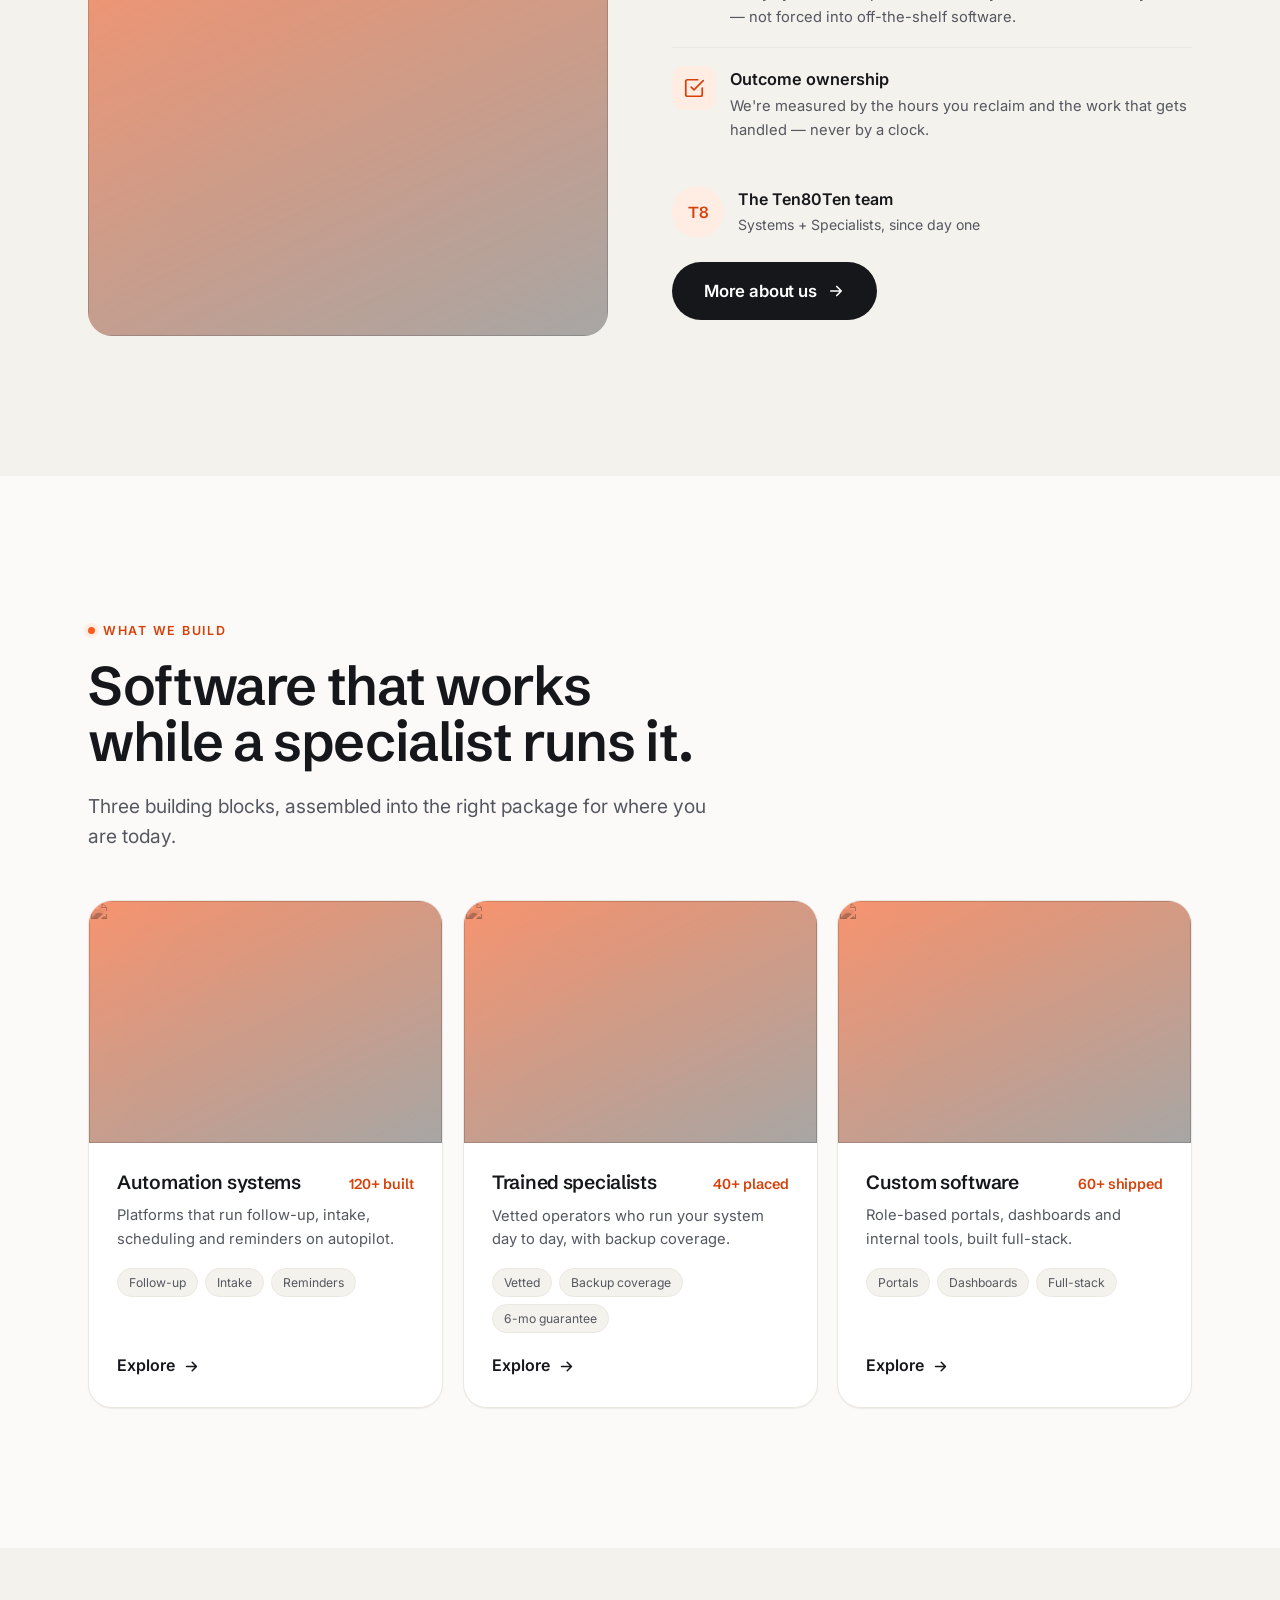
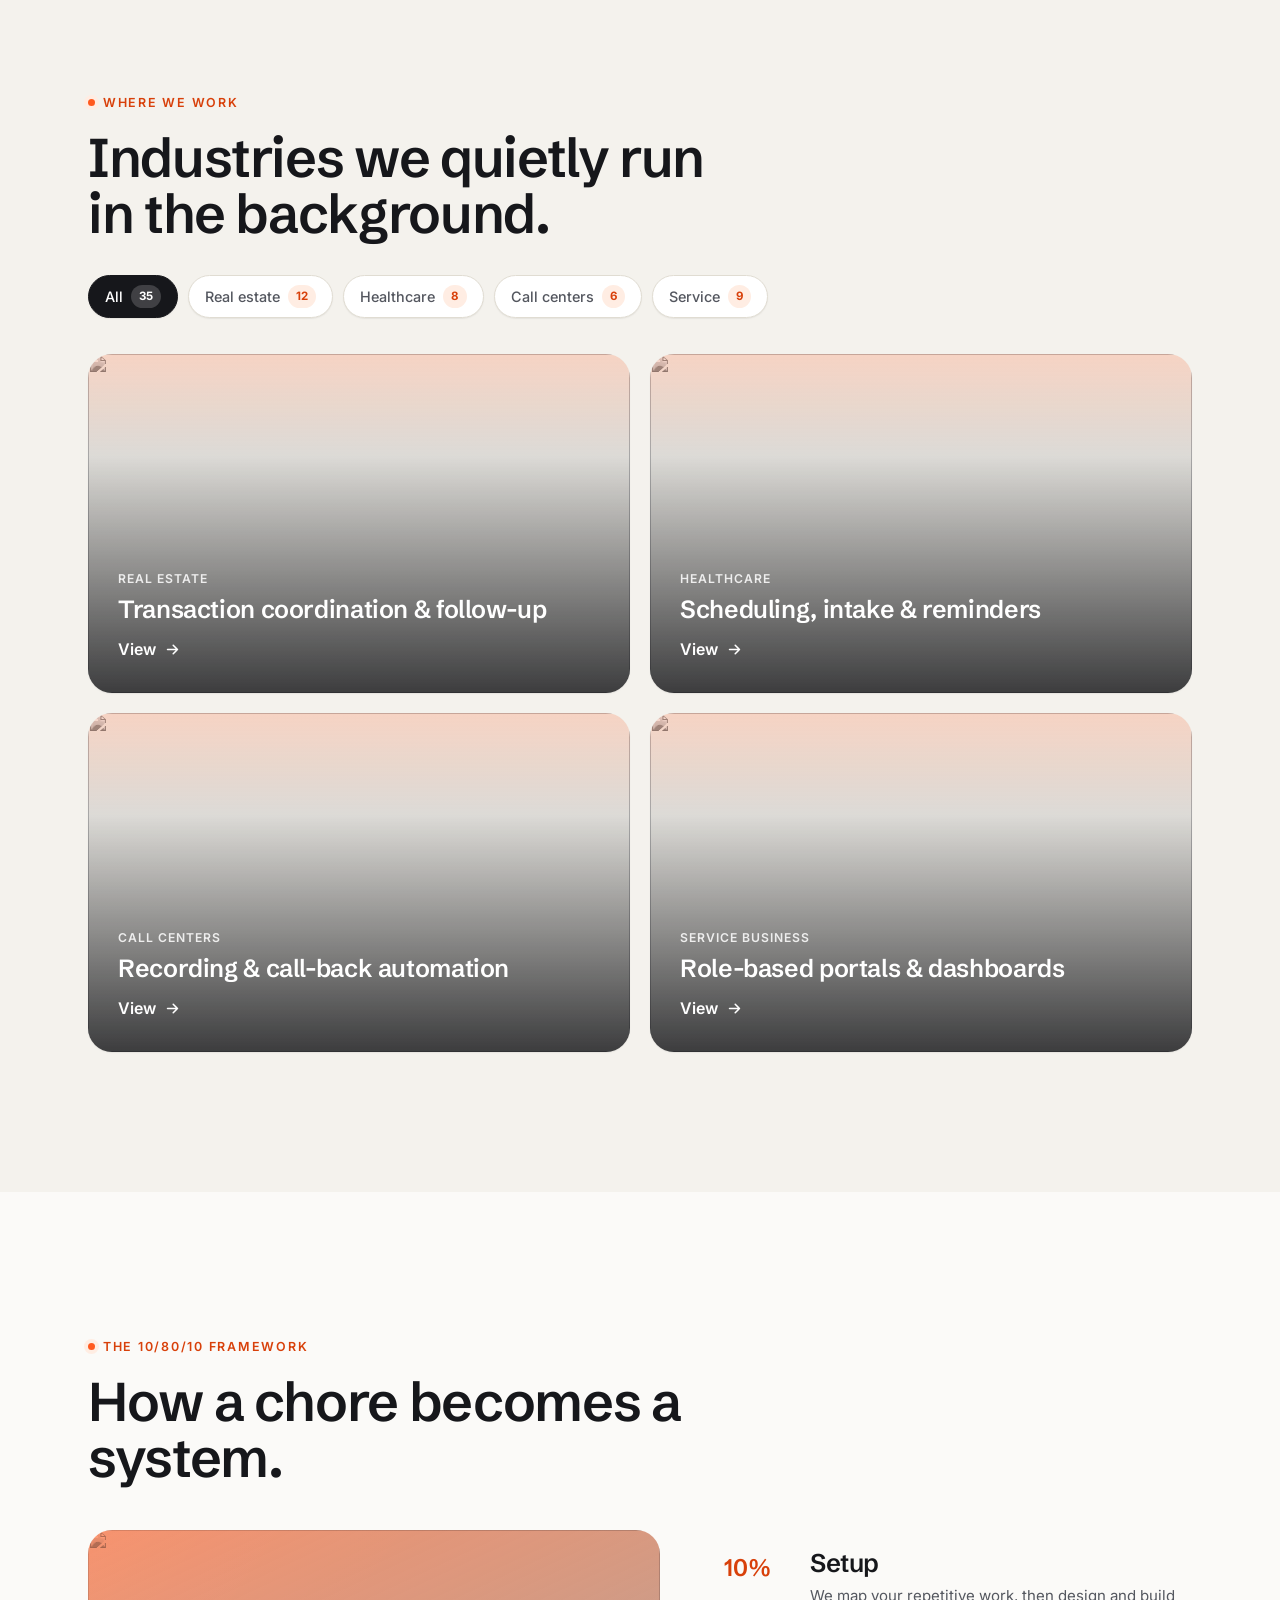
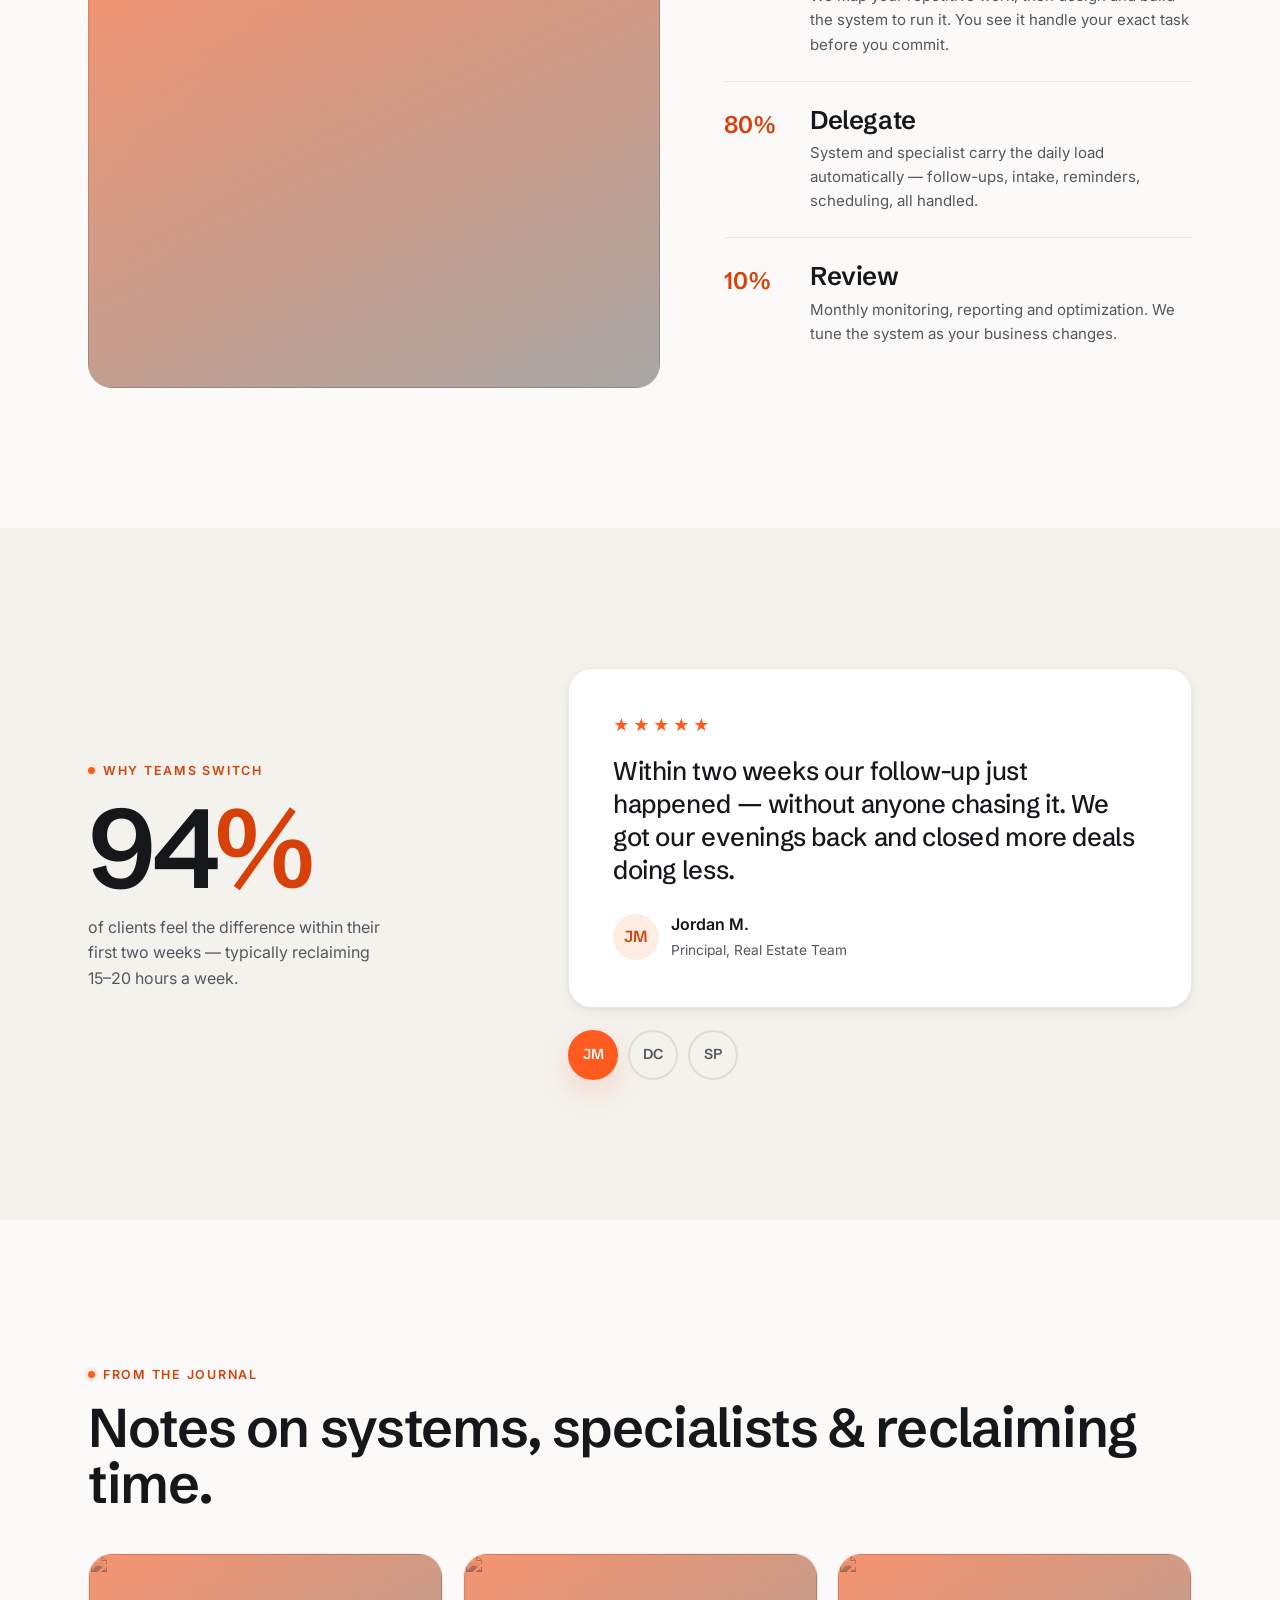
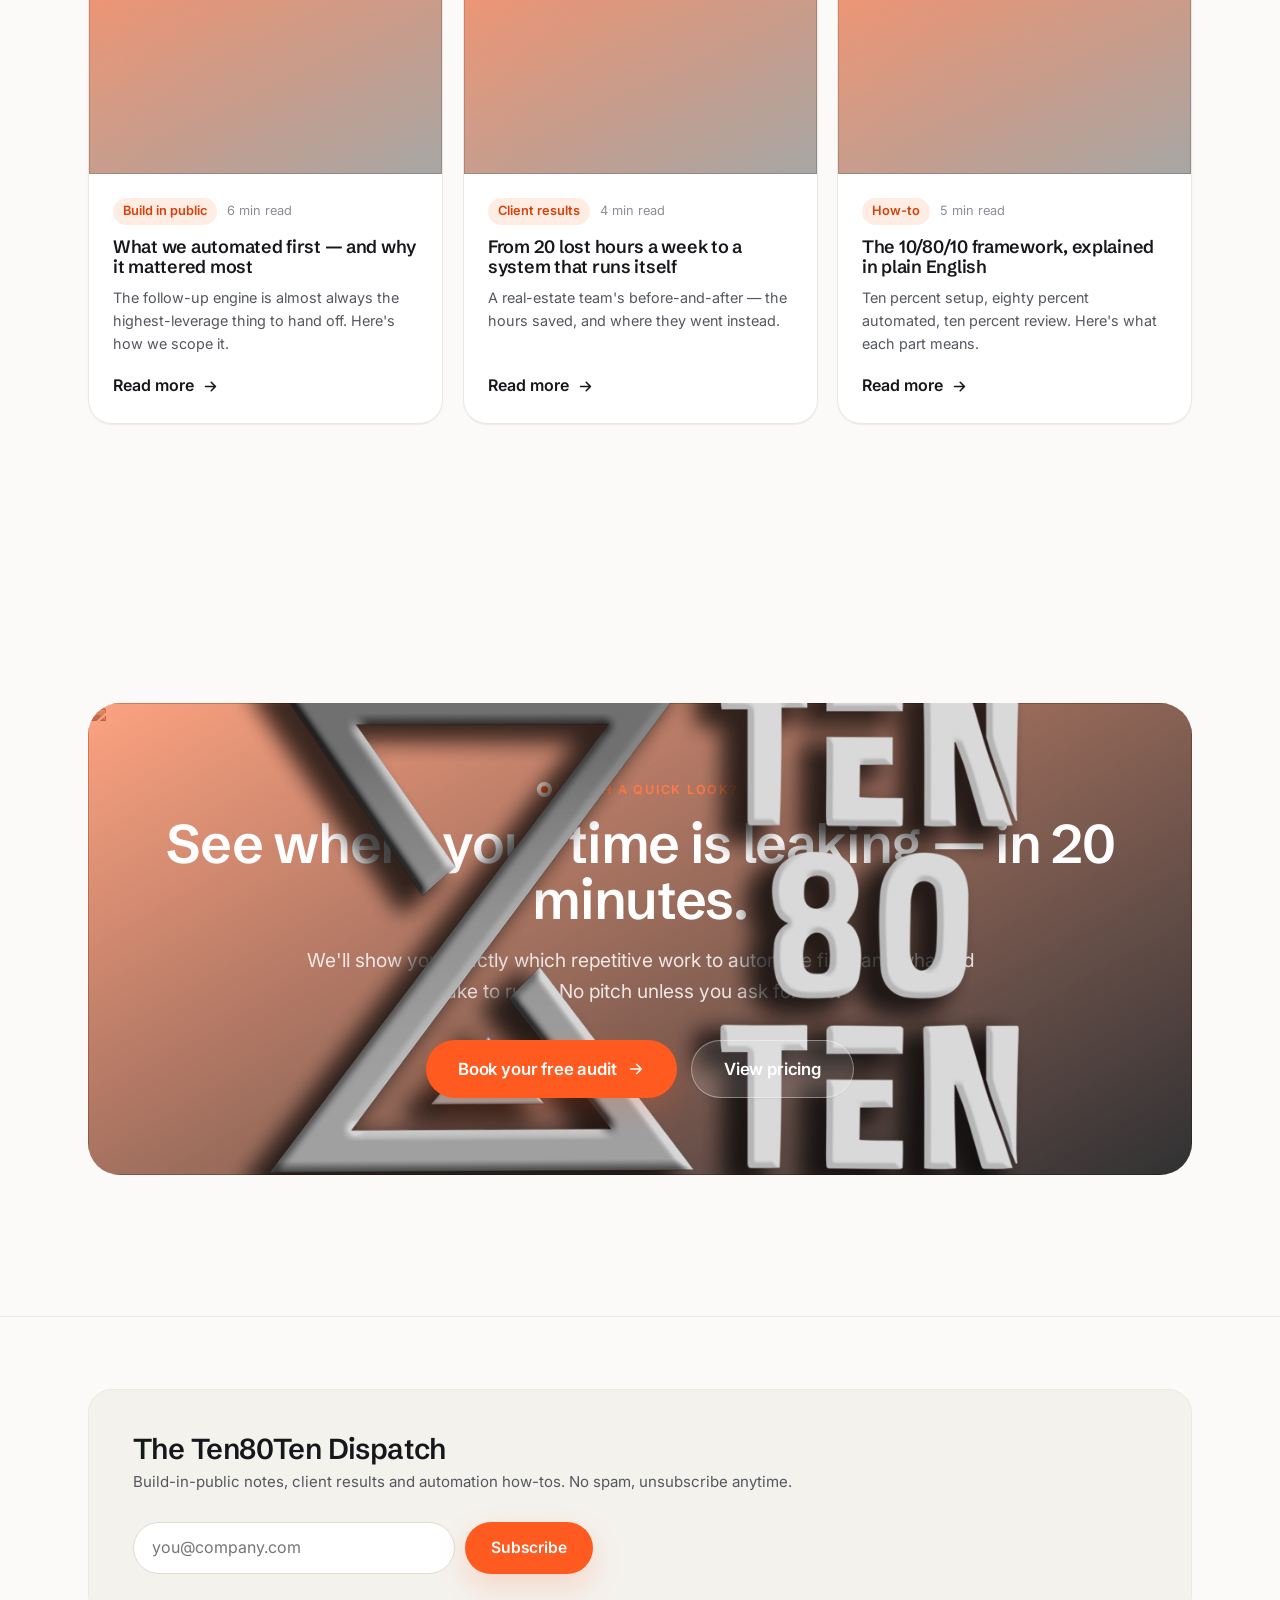
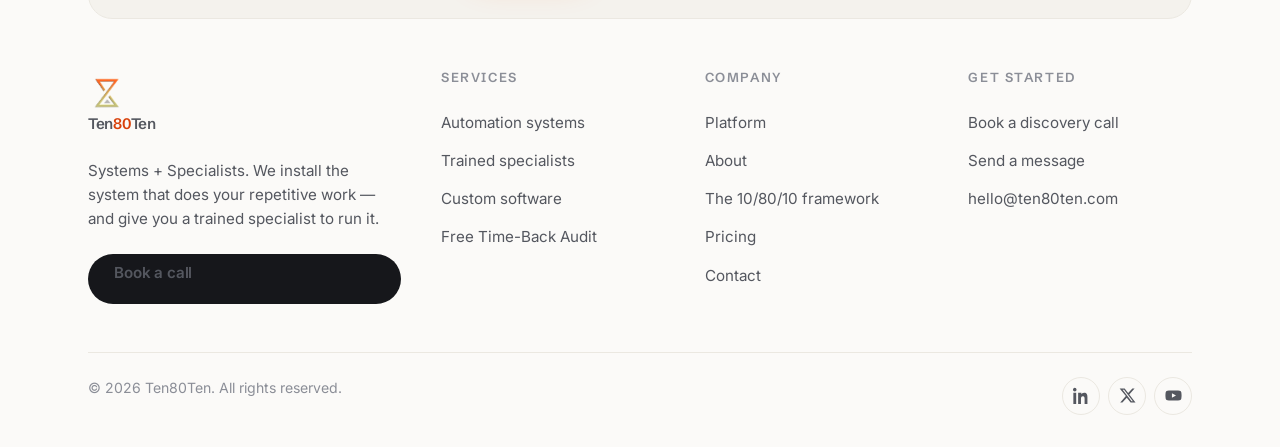
==== commit 5e8d1fbe: "Rebuild homepage in editorial template style (light + warm duotone) Restructure the homepage to foll" ====
--- a/index.html
+++ b/index.html
@@ -49,7 +49,7 @@
   </div>
   <div class="mobile-menu" aria-label="Mobile">
     <a href="services.html">Services</a>
-      <a href="platform.html">Platform</a>
+    <a href="platform.html">Platform</a>
     <a href="about.html">About</a>
     <a href="pricing.html">Pricing</a>
     <a href="contact.html">Contact</a>
@@ -59,299 +59,301 @@
 
 <main>
 <!-- ================= HERO ================= -->
-<section class="hero">
-  <div class="container">
-    <div class="hero-grid">
-      <div>
-        <span class="eyebrow" data-reveal>Systems + Specialists</span>
-        <h1 data-reveal data-delay="1">Stop paying smart people to do <span class="serif">robot work.</span></h1>
-        <p class="lead" data-reveal data-delay="2">We don't rent you a virtual assistant. We <b>install the system</b> that handles your repetitive work automatically — and give you a trained specialist to run it.</p>
-        <div class="hero-actions" data-reveal data-delay="3">
+<section class="o-hero">
+  <div class="container">
+    <div class="o-hero-card" data-reveal>
+      <img src="https://picsum.photos/seed/t80-hero/1500/950" alt="" fetchpriority="high" />
+      <div class="scrim"></div>
+      <div class="grain"></div>
+      <div class="o-stat-badge">
+        <div class="n">500+</div>
+        <div class="t">Businesses staffed &amp; automated</div>
+      </div>
+      <div class="o-hero-inner">
+        <span class="eyebrow" style="color:#fff">Systems + Specialists</span>
+        <h1 style="margin-top:18px">Stop paying smart people to do <span class="serif">robot work.</span></h1>
+        <p class="sub">We don't rent you a virtual assistant — we install the system that handles your repetitive work automatically, and give you a trained specialist to run it.</p>
+        <div class="hero-actions">
           <a class="btn btn--primary btn--lg" href="contact.html#book">Book a discovery call
-            <svg viewBox="0 0 24 24" fill="none" stroke="currentColor" stroke-width="2.2" stroke-linecap="round" stroke-linejoin="round"><path d="M5 12h14M13 6l6 6-6 6"/></svg>
-          </a>
-          <a class="btn btn--ghost btn--lg" href="services.html">See how it works</a>
-        </div>
-        <div class="hero-trust" data-reveal data-delay="4">
-          <div class="avatars" aria-hidden="true"><span>RE</span><span>HC</span><span>SB</span><span>+</span></div>
-          <span>Trusted by <b>real estate teams, clinics &amp; founders</b> reclaiming 15–20 hrs/week</span>
-        </div>
-      </div>
-
-      <!-- System visual -->
-      <div class="hero-visual" data-reveal data-delay="2" aria-hidden="true">
-        <div class="syswrap">
-          <div class="sys-card sys-card--main">
-            <div class="sys-row"><span class="dot dot--on"></span><b>Follow-up engine</b><span class="sys-pill">Live</span></div>
-            <div class="sys-line"><i style="--w:92%"></i></div>
-            <div class="sys-row"><span class="dot dot--on"></span><b>Intake &amp; scheduling</b><span class="sys-pill">Auto</span></div>
-            <div class="sys-line"><i style="--w:76%"></i></div>
-            <div class="sys-row"><span class="dot dot--on"></span><b>Reminders sent</b><span class="sys-pill sys-pill--accent">+38%</span></div>
-            <div class="sys-line"><i style="--w:64%"></i></div>
-          </div>
-          <div class="sys-card sys-card--float">
-            <span class="sys-mini-label">Hours back / week</span>
-            <span class="sys-mini-num">18.5</span>
-          </div>
-          <div class="sys-card sys-card--float2">
-            <svg viewBox="0 0 24 24" fill="none" stroke="#FF5A1F" stroke-width="2" stroke-linecap="round" stroke-linejoin="round"><path d="M20 6 9 17l-5-5"/></svg>
-            <span>Specialist assigned</span>
-          </div>
-        </div>
-      </div>
-    </div>
-  </div>
-</section>
-
-<!-- ================= MARQUEE ================= -->
+            <svg viewBox="0 0 24 24" fill="none" stroke="currentColor" stroke-width="2.2" stroke-linecap="round" stroke-linejoin="round"><path d="M5 12h14M13 6l6 6-6 6"/></svg></a>
+          <a class="btn btn--ghost btn--lg" href="platform.html">Explore the platform</a>
+        </div>
+      </div>
+    </div>
+  </div>
+</section>
+
+<!-- ================= LOGO MARQUEE ================= -->
 <section class="section--tight">
   <div class="container">
-    <p class="center muted" style="font-size:.86rem;letter-spacing:.08em;text-transform:uppercase;margin-bottom:28px" data-reveal>Built for the businesses drowning in repetitive work</p>
+    <div class="o-kicker" style="margin-bottom:26px" data-reveal><span class="muted" style="font-size:.82rem;letter-spacing:.08em;text-transform:uppercase">Built for the businesses drowning in repetitive work</span><span class="ln"></span></div>
     <div class="marquee" data-reveal>
       <div class="marquee-track">
-        <span class="marquee-item"><svg viewBox="0 0 24 24" fill="none" stroke="currentColor" stroke-width="1.8"><path d="M3 21h18M5 21V8l7-5 7 5v13M9 21v-6h6v6"/></svg>Real Estate Teams</span>
-        <span class="marquee-item"><svg viewBox="0 0 24 24" fill="none" stroke="currentColor" stroke-width="1.8"><path d="M12 3v18M3 12h18"/><circle cx="12" cy="12" r="9"/></svg>Healthcare Clinics</span>
-        <span class="marquee-item"><svg viewBox="0 0 24 24" fill="none" stroke="currentColor" stroke-width="1.8"><path d="M22 16.92V21a2 2 0 0 1-2.2 2 19.8 19.8 0 0 1-8.6-3.1 19.5 19.5 0 0 1-6-6A19.8 19.8 0 0 1 2 5.2 2 2 0 0 1 4 3h4.1a2 2 0 0 1 2 1.7l.5 3a2 2 0 0 1-.6 1.8L8.1 11a16 16 0 0 0 6 6l1.5-1.9a2 2 0 0 1 1.8-.6l3 .5a2 2 0 0 1 1.7 2Z"/></svg>Call Centers</span>
-        <span class="marquee-item"><svg viewBox="0 0 24 24" fill="none" stroke="currentColor" stroke-width="1.8"><rect x="3" y="4" width="18" height="16" rx="2"/><path d="M3 10h18"/></svg>Service Businesses</span>
-        <span class="marquee-item"><svg viewBox="0 0 24 24" fill="none" stroke="currentColor" stroke-width="1.8"><path d="M16 21v-2a4 4 0 0 0-8 0v2"/><circle cx="12" cy="7" r="4"/></svg>Founders &amp; Agencies</span>
-        <!-- duplicate for seamless loop -->
-        <span class="marquee-item" aria-hidden="true"><svg viewBox="0 0 24 24" fill="none" stroke="currentColor" stroke-width="1.8"><path d="M3 21h18M5 21V8l7-5 7 5v13M9 21v-6h6v6"/></svg>Real Estate Teams</span>
-        <span class="marquee-item" aria-hidden="true"><svg viewBox="0 0 24 24" fill="none" stroke="currentColor" stroke-width="1.8"><path d="M12 3v18M3 12h18"/><circle cx="12" cy="12" r="9"/></svg>Healthcare Clinics</span>
-        <span class="marquee-item" aria-hidden="true"><svg viewBox="0 0 24 24" fill="none" stroke="currentColor" stroke-width="1.8"><path d="M22 16.92V21a2 2 0 0 1-2.2 2 19.8 19.8 0 0 1-8.6-3.1 19.5 19.5 0 0 1-6-6A19.8 19.8 0 0 1 2 5.2 2 2 0 0 1 4 3h4.1a2 2 0 0 1 2 1.7l.5 3a2 2 0 0 1-.6 1.8L8.1 11a16 16 0 0 0 6 6l1.5-1.9a2 2 0 0 1 1.8-.6l3 .5a2 2 0 0 1 1.7 2Z"/></svg>Call Centers</span>
-        <span class="marquee-item" aria-hidden="true"><svg viewBox="0 0 24 24" fill="none" stroke="currentColor" stroke-width="1.8"><rect x="3" y="4" width="18" height="16" rx="2"/><path d="M3 10h18"/></svg>Service Businesses</span>
-        <span class="marquee-item" aria-hidden="true"><svg viewBox="0 0 24 24" fill="none" stroke="currentColor" stroke-width="1.8"><path d="M16 21v-2a4 4 0 0 0-8 0v2"/><circle cx="12" cy="7" r="4"/></svg>Founders &amp; Agencies</span>
-      </div>
-    </div>
-  </div>
-</section>
-
-<!-- ================= PROBLEM ================= -->
+        <span class="marquee-item">Real Estate Teams</span>
+        <span class="marquee-item">Healthcare Clinics</span>
+        <span class="marquee-item">Call Centers</span>
+        <span class="marquee-item">Service Businesses</span>
+        <span class="marquee-item">Founders &amp; Agencies</span>
+        <span class="marquee-item" aria-hidden="true">Real Estate Teams</span>
+        <span class="marquee-item" aria-hidden="true">Healthcare Clinics</span>
+        <span class="marquee-item" aria-hidden="true">Call Centers</span>
+        <span class="marquee-item" aria-hidden="true">Service Businesses</span>
+        <span class="marquee-item" aria-hidden="true">Founders &amp; Agencies</span>
+      </div>
+    </div>
+  </div>
+</section>
+
+<!-- ================= IMAGE BAND ================= -->
+<section class="section--tight">
+  <div class="container">
+    <div class="o-band" data-reveal>
+      <img src="https://picsum.photos/seed/t80-band/1500/650" alt="" loading="lazy" />
+      <div class="scrim"></div>
+      <div class="cap">
+        <h3>Specialists working across time zones — so your systems never clock out.</h3>
+        <p>A vetted, distributed workforce paired with software that runs the moment they do.</p>
+      </div>
+    </div>
+  </div>
+</section>
+
+<!-- ================= ABOUT (numbered) ================= -->
+<section class="section">
+  <div class="container">
+    <div class="section-head" data-reveal>
+      <span class="eyebrow">What you get</span>
+      <h2>Three parts, one outcome: your time back.</h2>
+    </div>
+    <div class="grid cols-3" style="margin-top:48px">
+      <div class="o-numcard" data-reveal data-delay="1">
+        <div class="o-img"><img src="https://picsum.photos/seed/t80-systems/640/480" alt="" loading="lazy" /><span class="sheen"></span></div>
+        <div class="idx">01 / 03</div>
+        <h3>Systems</h3>
+        <p>Custom software that runs your repetitive workflows on autopilot — follow-up, intake, scheduling and reminders, built for your business.</p>
+      </div>
+      <div class="o-numcard" data-reveal data-delay="2">
+        <div class="o-img"><img src="https://picsum.photos/seed/t80-specialists/640/480" alt="" loading="lazy" /><span class="sheen"></span></div>
+        <div class="idx">02 / 03</div>
+        <h3>Specialists</h3>
+        <p>Vetted operators who run the system day to day — with an account manager, backup coverage and a six-month talent guarantee.</p>
+      </div>
+      <div class="o-numcard" data-reveal data-delay="3">
+        <div class="o-img"><img src="https://picsum.photos/seed/t80-support/640/480" alt="" loading="lazy" /><span class="sheen"></span></div>
+        <div class="idx">03 / 03</div>
+        <h3>Support</h3>
+        <p>Monthly monitoring, reporting and optimization. We tune the system as your business changes — you own the outcome, not a timesheet.</p>
+      </div>
+    </div>
+  </div>
+</section>
+
+<!-- ================= PHILOSOPHY ================= -->
 <section class="section panel">
   <div class="container">
-    <div class="section-head" data-reveal>
-      <span class="eyebrow">The real cost</span>
-      <h2>Your best people are buried in work a system should do.</h2>
-      <p class="lead">Follow-ups slip. Intake forms pile up. Reminders go out late — if at all. Every hour spent on rule-based busywork is an hour not spent growing. If repetitive work eats ~7 hours weekly, that's <b>over $1,000 a month</b> in time lost.</p>
-    </div>
-    <div class="grid cols-3" style="margin-top:48px">
-      <div class="card card--feature" data-reveal data-delay="1">
-        <div class="icon"><svg viewBox="0 0 24 24" fill="none" stroke="currentColor" stroke-width="1.9" stroke-linecap="round"><circle cx="12" cy="12" r="9"/><path d="M12 7v5l3 2"/></svg></div>
-        <h3>15–20 hrs / week lost</h3>
-        <p>The average operator spends a fifth of every week on admin that follows the same rules every single time.</p>
-      </div>
-      <div class="card card--feature" data-reveal data-delay="2">
-        <div class="icon"><svg viewBox="0 0 24 24" fill="none" stroke="currentColor" stroke-width="1.9" stroke-linecap="round" stroke-linejoin="round"><path d="M3 3v18h18"/><path d="M19 9l-5 5-4-4-3 3"/></svg></div>
-        <h3>Leads go cold</h3>
-        <p>When follow-up depends on a person remembering, it breaks the moment things get busy — and revenue leaks out the bottom.</p>
-      </div>
-      <div class="card card--feature" data-reveal data-delay="3">
-        <div class="icon"><svg viewBox="0 0 24 24" fill="none" stroke="currentColor" stroke-width="1.9" stroke-linecap="round" stroke-linejoin="round"><path d="M14 9V5a3 3 0 0 0-6 0v4"/><rect x="4" y="9" width="16" height="11" rx="2"/></svg></div>
-        <h3>Hiring doesn't fix it</h3>
-        <p>Renting another pair of hands by the hour adds management overhead — without ever fixing the broken process underneath.</p>
-      </div>
-    </div>
-  </div>
-</section>
-
-<!-- ================= 10/80/10 FRAMEWORK ================= -->
+    <div class="section-head center" data-reveal>
+      <span class="eyebrow">Our belief</span>
+      <h2>We install systems, not headcount.</h2>
+      <p class="lead">Traditional agencies rent you another pair of hands and leave the broken process untouched. We fix the process, build the system, then put a specialist on top — so the knowledge lives in the system, not someone's memory.</p>
+    </div>
+    <div class="o-phil" style="margin-top:48px">
+      <div data-reveal>
+        <div class="o-img" style="aspect-ratio:5/4"><img src="https://picsum.photos/seed/t80-phil/720/560" alt="" loading="lazy" /><span class="sheen"></span></div>
+      </div>
+      <div data-reveal data-delay="1">
+        <div class="o-phil-list">
+          <div class="hl"><div class="ic"><svg viewBox="0 0 24 24" fill="none" stroke="currentColor" stroke-width="1.9" stroke-linecap="round" stroke-linejoin="round"><path d="M12 2 2 7l10 5 10-5-10-5Z"/><path d="m2 17 10 5 10-5M2 12l10 5 10-5"/></svg></div><div><h4>Built for your workflow</h4><p>Every system is shaped around how your business actually runs — not forced into off-the-shelf software.</p></div></div>
+          <div class="hl"><div class="ic"><svg viewBox="0 0 24 24" fill="none" stroke="currentColor" stroke-width="1.9" stroke-linecap="round" stroke-linejoin="round"><path d="m9 11 3 3L22 4"/><path d="M21 12v7a2 2 0 0 1-2 2H5a2 2 0 0 1-2-2V5a2 2 0 0 1 2-2h11"/></svg></div><div><h4>Outcome ownership</h4><p>We're measured by the hours you reclaim and the work that gets handled — never by a clock.</p></div></div>
+          <div class="o-founder">
+            <span class="av">T8</span>
+            <div class="nm"><b>The Ten80Ten team</b><span>Systems + Specialists, since day one</span></div>
+          </div>
+          <a class="btn btn--dark btn--lg" href="about.html" style="margin-top:24px">More about us
+            <svg viewBox="0 0 24 24" fill="none" stroke="currentColor" stroke-width="2.2" stroke-linecap="round" stroke-linejoin="round"><path d="M5 12h14M13 6l6 6-6 6"/></svg></a>
+        </div>
+      </div>
+    </div>
+  </div>
+</section>
+
+<!-- ================= SERVICES ================= -->
 <section class="section">
-  <div class="container">
-    <div class="section-head center" data-reveal>
-      <span class="eyebrow">The 10/80/10 Framework</span>
-      <h2>How a chore becomes a system.</h2>
-      <p class="lead">It's in our name. We do a focused 10% of setup, the system runs 80% of the work on autopilot, and we keep a 10% hand on the wheel — reviewing, reporting, optimizing.</p>
-    </div>
-    <div class="framework" style="margin-top:52px">
-      <div class="fw-step" data-reveal data-delay="1">
-        <span class="fw-pct">10<span style="font-size:.5em">%</span></span>
-        <span class="fw-tag">Setup</span>
-        <p>We map your repetitive work, then design and build the system that will run it. You watch it handle your exact task before you commit.</p>
-        <div class="fw-bar"><i style="width:10%"></i></div>
-      </div>
-      <div class="fw-step" data-reveal data-delay="2">
-        <span class="fw-pct">80<span style="font-size:.5em">%</span></span>
-        <span class="fw-tag">Delegate</span>
-        <p>The system plus a dedicated specialist handle the daily load automatically. Follow-ups, intake, reminders, scheduling — handled.</p>
-        <div class="fw-bar"><i style="width:80%"></i></div>
-      </div>
-      <div class="fw-step" data-reveal data-delay="3">
-        <span class="fw-pct">10<span style="font-size:.5em">%</span></span>
-        <span class="fw-tag">Review</span>
-        <p>Every month we monitor, report on what was handled, and optimize. You own the outcome — not a timesheet.</p>
-        <div class="fw-bar"><i style="width:10%"></i></div>
-      </div>
-    </div>
-    <p class="center serif" style="font-size:clamp(1.3rem,2.4vw,1.8rem);margin-top:48px;color:var(--ink)" data-reveal>Empower your core, delegate the chore.</p>
-  </div>
-</section>
-
-<!-- ================= SERVICES ================= -->
-<section class="section panel">
   <div class="container">
     <div class="section-head" data-reveal>
       <span class="eyebrow">What we build</span>
       <h2>Software that works while a specialist runs it.</h2>
-      <p class="lead">Most agencies sell you a person. We build the platform and pair it with the right operator — so the work gets done whether anyone remembers it or not.</p>
-    </div>
-    <div class="grid cols-2" style="margin-top:48px">
-      <div class="card card--feature" data-reveal data-delay="1">
-        <div class="icon"><svg viewBox="0 0 24 24" fill="none" stroke="currentColor" stroke-width="1.9" stroke-linecap="round" stroke-linejoin="round"><path d="M12 2 2 7l10 5 10-5-10-5Z"/><path d="m2 17 10 5 10-5M2 12l10 5 10-5"/></svg></div>
-        <h3>Automation systems</h3>
-        <p>Custom platforms for follow-up, intake, scheduling and reminders — built on capability, not duct-taped Zapier flows. Real-estate portals, clinic automation, call-center systems and more.</p>
-        <a class="link-arrow" href="services.html">Explore automation <svg viewBox="0 0 24 24" fill="none" stroke="currentColor" stroke-width="2.2" stroke-linecap="round" stroke-linejoin="round"><path d="M5 12h14M13 6l6 6-6 6"/></svg></a>
-      </div>
-      <div class="card card--feature" data-reveal data-delay="2">
-        <div class="icon"><svg viewBox="0 0 24 24" fill="none" stroke="currentColor" stroke-width="1.9" stroke-linecap="round" stroke-linejoin="round"><path d="M16 21v-2a4 4 0 0 0-8 0v2"/><circle cx="12" cy="7" r="4"/><path d="M19 8v6M22 11h-6"/></svg></div>
-        <h3>Trained specialists</h3>
-        <p>Vetted operators who run your system day to day — backed by an account manager, backup coverage and a 6-month talent guarantee. Part-time or full-time.</p>
-        <a class="link-arrow" href="services.html">Meet the talent engine <svg viewBox="0 0 24 24" fill="none" stroke="currentColor" stroke-width="2.2" stroke-linecap="round" stroke-linejoin="round"><path d="M5 12h14M13 6l6 6-6 6"/></svg></a>
-      </div>
-      <div class="card card--feature" data-reveal data-delay="3">
-        <div class="icon"><svg viewBox="0 0 24 24" fill="none" stroke="currentColor" stroke-width="1.9" stroke-linecap="round" stroke-linejoin="round"><rect x="3" y="3" width="7" height="7" rx="1.5"/><rect x="14" y="3" width="7" height="7" rx="1.5"/><rect x="3" y="14" width="7" height="7" rx="1.5"/><rect x="14" y="14" width="7" height="7" rx="1.5"/></svg></div>
-        <h3>Custom software builds</h3>
-        <p>Role-based portals, dashboards and internal tools built full-stack — from a single focused workflow to a complete platform your team logs into every day.</p>
-        <a class="link-arrow" href="services.html">See build options <svg viewBox="0 0 24 24" fill="none" stroke="currentColor" stroke-width="2.2" stroke-linecap="round" stroke-linejoin="round"><path d="M5 12h14M13 6l6 6-6 6"/></svg></a>
-      </div>
-      <div class="card card--feature" data-reveal data-delay="4">
-        <div class="icon"><svg viewBox="0 0 24 24" fill="none" stroke="currentColor" stroke-width="1.9" stroke-linecap="round" stroke-linejoin="round"><path d="M21 15a2 2 0 0 1-2 2H7l-4 4V5a2 2 0 0 1 2-2h14a2 2 0 0 1 2 2Z"/></svg></div>
-        <h3>Free Time-Back Audit</h3>
-        <p>A 20-minute diagnostic where we map exactly where your hours are leaking — and show you what we'd automate first. No pitch, no obligation.</p>
-        <a class="link-arrow" href="contact.html#book">Claim your audit <svg viewBox="0 0 24 24" fill="none" stroke="currentColor" stroke-width="2.2" stroke-linecap="round" stroke-linejoin="round"><path d="M5 12h14M13 6l6 6-6 6"/></svg></a>
-      </div>
-    </div>
-  </div>
-</section>
-
-<!-- ================= PLATFORM ================= -->
+      <p class="lead">Three building blocks, assembled into the right package for where you are today.</p>
+    </div>
+    <div class="o-services" style="margin-top:48px">
+      <div class="o-scard" data-reveal data-delay="1">
+        <div class="o-img"><img src="https://picsum.photos/seed/t80-auto/640/440" alt="" loading="lazy" /><span class="sheen"></span></div>
+        <div class="body">
+          <div class="top"><h3>Automation systems</h3><span class="count">120+ built</span></div>
+          <p>Platforms that run follow-up, intake, scheduling and reminders on autopilot.</p>
+          <div class="o-tags"><span>Follow-up</span><span>Intake</span><span>Reminders</span></div>
+          <a class="link-arrow" href="services.html">Explore <svg viewBox="0 0 24 24" fill="none" stroke="currentColor" stroke-width="2.2" stroke-linecap="round" stroke-linejoin="round"><path d="M5 12h14M13 6l6 6-6 6"/></svg></a>
+        </div>
+      </div>
+      <div class="o-scard" data-reveal data-delay="2">
+        <div class="o-img"><img src="https://picsum.photos/seed/t80-talent/640/440" alt="" loading="lazy" /><span class="sheen"></span></div>
+        <div class="body">
+          <div class="top"><h3>Trained specialists</h3><span class="count">40+ placed</span></div>
+          <p>Vetted operators who run your system day to day, with backup coverage.</p>
+          <div class="o-tags"><span>Vetted</span><span>Backup coverage</span><span>6-mo guarantee</span></div>
+          <a class="link-arrow" href="services.html">Explore <svg viewBox="0 0 24 24" fill="none" stroke="currentColor" stroke-width="2.2" stroke-linecap="round" stroke-linejoin="round"><path d="M5 12h14M13 6l6 6-6 6"/></svg></a>
+        </div>
+      </div>
+      <div class="o-scard" data-reveal data-delay="3">
+        <div class="o-img"><img src="https://picsum.photos/seed/t80-software/640/440" alt="" loading="lazy" /><span class="sheen"></span></div>
+        <div class="body">
+          <div class="top"><h3>Custom software</h3><span class="count">60+ shipped</span></div>
+          <p>Role-based portals, dashboards and internal tools, built full-stack.</p>
+          <div class="o-tags"><span>Portals</span><span>Dashboards</span><span>Full-stack</span></div>
+          <a class="link-arrow" href="platform.html">Explore <svg viewBox="0 0 24 24" fill="none" stroke="currentColor" stroke-width="2.2" stroke-linecap="round" stroke-linejoin="round"><path d="M5 12h14M13 6l6 6-6 6"/></svg></a>
+        </div>
+      </div>
+    </div>
+  </div>
+</section>
+
+<!-- ================= WORK / INDUSTRIES ================= -->
+<section class="section panel">
+  <div class="container">
+    <div class="section-head" data-reveal>
+      <span class="eyebrow">Where we work</span>
+      <h2>Industries we quietly run in the background.</h2>
+    </div>
+    <div class="o-filters" data-reveal style="margin-top:32px">
+      <span class="o-chip on">All <span class="c">35</span></span>
+      <span class="o-chip">Real estate <span class="c">12</span></span>
+      <span class="o-chip">Healthcare <span class="c">8</span></span>
+      <span class="o-chip">Call centers <span class="c">6</span></span>
+      <span class="o-chip">Service <span class="c">9</span></span>
+    </div>
+    <div class="o-work">
+      <div class="o-wcard" data-reveal data-delay="1">
+        <img src="https://picsum.photos/seed/t80-realestate/820/520" alt="" loading="lazy" />
+        <div class="scrim"></div>
+        <div class="meta"><div class="cat">Real estate</div><h3>Transaction coordination &amp; follow-up</h3><a class="link-arrow" href="services.html">View <svg viewBox="0 0 24 24" fill="none" stroke="currentColor" stroke-width="2.2" stroke-linecap="round" stroke-linejoin="round"><path d="M5 12h14M13 6l6 6-6 6"/></svg></a></div>
+      </div>
+      <div class="o-wcard" data-reveal data-delay="2">
+        <img src="https://picsum.photos/seed/t80-health/820/520" alt="" loading="lazy" />
+        <div class="scrim"></div>
+        <div class="meta"><div class="cat">Healthcare</div><h3>Scheduling, intake &amp; reminders</h3><a class="link-arrow" href="services.html">View <svg viewBox="0 0 24 24" fill="none" stroke="currentColor" stroke-width="2.2" stroke-linecap="round" stroke-linejoin="round"><path d="M5 12h14M13 6l6 6-6 6"/></svg></a></div>
+      </div>
+      <div class="o-wcard" data-reveal data-delay="1">
+        <img src="https://picsum.photos/seed/t80-callcenter/820/520" alt="" loading="lazy" />
+        <div class="scrim"></div>
+        <div class="meta"><div class="cat">Call centers</div><h3>Recording &amp; call-back automation</h3><a class="link-arrow" href="services.html">View <svg viewBox="0 0 24 24" fill="none" stroke="currentColor" stroke-width="2.2" stroke-linecap="round" stroke-linejoin="round"><path d="M5 12h14M13 6l6 6-6 6"/></svg></a></div>
+      </div>
+      <div class="o-wcard" data-reveal data-delay="2">
+        <img src="https://picsum.photos/seed/t80-service/820/520" alt="" loading="lazy" />
+        <div class="scrim"></div>
+        <div class="meta"><div class="cat">Service business</div><h3>Role-based portals &amp; dashboards</h3><a class="link-arrow" href="platform.html">View <svg viewBox="0 0 24 24" fill="none" stroke="currentColor" stroke-width="2.2" stroke-linecap="round" stroke-linejoin="round"><path d="M5 12h14M13 6l6 6-6 6"/></svg></a></div>
+      </div>
+    </div>
+  </div>
+</section>
+
+<!-- ================= PROCESS (10/80/10) ================= -->
 <section class="section">
   <div class="container">
-    <div class="grid cols-2" style="align-items:center;gap:clamp(32px,5vw,64px)">
+    <div class="section-head" data-reveal>
+      <span class="eyebrow">The 10/80/10 framework</span>
+      <h2>How a chore becomes a system.</h2>
+    </div>
+    <div class="o-proc" style="margin-top:44px">
       <div data-reveal>
-        <span class="eyebrow">The Ten80Ten platform</span>
-        <h2 style="margin-block:16px 18px">Every hour your team works — <span class="serif">tracked in real time.</span></h2>
-        <p class="muted" style="margin-bottom:22px">Beyond done-for-you systems, Ten80Ten runs a full remote-workforce platform: a vetted talent marketplace plus a Chrome extension that tracks every shift live — with automatic timesheets and proof of work, all in one dashboard.</p>
-        <ul style="display:grid;gap:14px;margin-bottom:28px">
-          <li style="display:flex;gap:12px;align-items:flex-start"><svg viewBox="0 0 24 24" fill="none" stroke="var(--accent)" stroke-width="2.4" stroke-linecap="round" stroke-linejoin="round" style="width:20px;height:20px;flex:none;margin-top:2px"><path d="M20 6 9 17l-5-5"/></svg><span><b>Live shift tracking</b> — see who's working, to the second</span></li>
-          <li style="display:flex;gap:12px;align-items:flex-start"><svg viewBox="0 0 24 24" fill="none" stroke="var(--accent)" stroke-width="2.4" stroke-linecap="round" stroke-linejoin="round" style="width:20px;height:20px;flex:none;margin-top:2px"><path d="M20 6 9 17l-5-5"/></svg><span><b>Proof of work</b> — optional screenshots &amp; recordings</span></li>
-          <li style="display:flex;gap:12px;align-items:flex-start"><svg viewBox="0 0 24 24" fill="none" stroke="var(--accent)" stroke-width="2.4" stroke-linecap="round" stroke-linejoin="round" style="width:20px;height:20px;flex:none;margin-top:2px"><path d="M20 6 9 17l-5-5"/></svg><span><b>Automatic timesheets</b> — built as the work happens</span></li>
-          <li style="display:flex;gap:12px;align-items:flex-start"><svg viewBox="0 0 24 24" fill="none" stroke="var(--accent)" stroke-width="2.4" stroke-linecap="round" stroke-linejoin="round" style="width:20px;height:20px;flex:none;margin-top:2px"><path d="M20 6 9 17l-5-5"/></svg><span><b>Job marketplace</b> — fill roles from a vetted talent pool</span></li>
-        </ul>
-        <a class="btn btn--primary btn--lg" href="platform.html">Explore the platform
-          <svg viewBox="0 0 24 24" fill="none" stroke="currentColor" stroke-width="2.2" stroke-linecap="round" stroke-linejoin="round"><path d="M5 12h14M13 6l6 6-6 6"/></svg></a>
+        <div class="o-img"><img src="https://picsum.photos/seed/t80-process/720/580" alt="" loading="lazy" /><span class="sheen"></span></div>
       </div>
       <div data-reveal data-delay="1">
-        <div class="pf-browser" aria-hidden="true">
-          <div class="pf-bar"><div class="dots"><i></i><i></i><i></i></div><div class="addr">app.ten80ten.com/dashboard</div><div class="av">C</div></div>
-          <div class="pf-dash">
-            <aside class="pf-side">
-              <div class="grp">Overview</div>
-              <div class="item on"><svg viewBox="0 0 24 24" fill="none" stroke="currentColor" stroke-width="2"><rect x="3" y="3" width="7" height="7" rx="1.5"/><rect x="14" y="3" width="7" height="7" rx="1.5"/><rect x="3" y="14" width="7" height="7" rx="1.5"/><rect x="14" y="14" width="7" height="7" rx="1.5"/></svg>Dashboard</div>
-              <div class="grp">Work</div>
-              <div class="item"><svg viewBox="0 0 24 24" fill="none" stroke="currentColor" stroke-width="2"><circle cx="12" cy="12" r="9"/><path d="M12 8v4l3 2"/></svg>Timesheet <span class="mini" style="color:var(--accent-ink)">03:52</span></div>
-              <div class="item"><svg viewBox="0 0 24 24" fill="none" stroke="currentColor" stroke-width="2"><rect x="3" y="4" width="18" height="16" rx="2"/><path d="M3 9h18"/></svg>Assignments</div>
-              <div class="item"><svg viewBox="0 0 24 24" fill="none" stroke="currentColor" stroke-width="2"><path d="M3 3v18h18M7 13l3-4 3 3 4-6"/></svg>Analytics</div>
-            </aside>
-            <main class="pf-main">
-              <div class="greet">Good morning, Carlo</div>
-              <div class="greet-sub">Web Development <span class="live"><span class="d"></span> Live data</span></div>
-              <div class="pf-cards">
-                <div class="pf-c"><div class="lbl">Hours</div><div class="v">1,592</div></div>
-                <div class="pf-c"><div class="lbl">On shift</div><div class="v up">27</div></div>
-                <div class="pf-c"><div class="lbl">Assign.</div><div class="v">14</div></div>
-                <div class="pf-c"><div class="lbl">Billable</div><div class="v">159h</div></div>
-              </div>
-              <div class="pf-panel">
-                <div class="pf-chart"><div class="ct"><span>Hours this week</span><b>▲ 199</b></div>
-                  <div class="pf-bars"><i style="height:42%;animation-delay:.1s"></i><i style="height:66%;animation-delay:.17s"></i><i style="height:50%;animation-delay:.24s"></i><i style="height:82%;animation-delay:.31s"></i><i style="height:70%;animation-delay:.38s"></i><i style="height:100%;animation-delay:.45s"></i><i style="height:88%;animation-delay:.52s"></i></div>
-                </div>
-                <div class="pf-ring">
-                  <div class="pf-ringbox"><svg viewBox="0 0 100 100" width="100" height="100"><circle cx="50" cy="50" r="43" fill="none" stroke="var(--line)" stroke-width="8"/><circle cx="50" cy="50" r="43" fill="none" stroke="var(--accent)" stroke-width="8" stroke-linecap="round" stroke-dasharray="270" stroke-dashoffset="42"/></svg><div class="tt"><div class="v">03:52</div><div class="l">ACTIVE</div></div></div>
-                  <div class="task">Web Development</div>
-                </div>
-              </div>
-            </main>
-          </div>
-        </div>
-      </div>
-    </div>
-  </div>
-</section>
-
-<!-- ================= STATS ================= -->
+        <div class="o-pstep"><div class="no">10%</div><div><h3>Setup</h3><p>We map your repetitive work, then design and build the system to run it. You see it handle your exact task before you commit.</p></div></div>
+        <div class="o-pstep"><div class="no">80%</div><div><h3>Delegate</h3><p>System and specialist carry the daily load automatically — follow-ups, intake, reminders, scheduling, all handled.</p></div></div>
+        <div class="o-pstep"><div class="no">10%</div><div><h3>Review</h3><p>Monthly monitoring, reporting and optimization. We tune the system as your business changes.</p></div></div>
+      </div>
+    </div>
+  </div>
+</section>
+
+<!-- ================= TESTIMONIALS ================= -->
+<section class="section panel">
+  <div class="container">
+    <div class="o-testi" data-testi-group data-reveal>
+      <div class="o-bigstat">
+        <span class="eyebrow">Why teams switch</span>
+        <div class="n" style="margin-top:16px">94<span class="unit">%</span></div>
+        <p>of clients feel the difference within their first two weeks — typically reclaiming 15–20 hours a week.</p>
+      </div>
+      <div>
+        <div class="o-quote">
+          <div class="stars">★★★★★</div>
+          <blockquote>Within two weeks our follow-up just happened — without anyone chasing it. We got our evenings back and closed more deals doing less.</blockquote>
+          <div class="who"><span class="av">JM</span><div class="nm"><b>Jordan M.</b><span>Principal, Real Estate Team</span></div></div>
+        </div>
+        <div class="o-tabs">
+          <button class="on" data-initials="JM" data-name="Jordan M." data-role="Principal, Real Estate Team" data-quote="Within two weeks our follow-up just happened — without anyone chasing it. We got our evenings back and closed more deals doing less.">JM</button>
+          <button data-initials="DC" data-name="Dana C." data-role="Clinic Manager, Healthcare" data-quote="No-shows dropped almost overnight once reminders ran on their own. Our front desk finally has time to breathe.">DC</button>
+          <button data-initials="SP" data-name="Sam P." data-role="Founder, Service Business" data-quote="They didn't just hand me a VA — they built the system first. The work gets done whether anyone remembers it or not.">SP</button>
+        </div>
+      </div>
+    </div>
+  </div>
+</section>
+
+<!-- ================= JOURNAL ================= -->
 <section class="section">
   <div class="container">
-    <div class="section-head center" data-reveal>
-      <span class="eyebrow">Why it works</span>
-      <h2>Outcomes, measured.</h2>
-    </div>
-    <div class="stats" style="margin-top:52px">
-      <div class="stat" data-reveal data-delay="1"><div class="num"><span data-count="18.5">18.5</span><span class="unit">hrs</span></div><div class="label">Average admin hours handed back, per person, every week</div></div>
-      <div class="stat" data-reveal data-delay="2"><div class="num"><span data-count="40">40</span><span class="unit">%</span></div><div class="label">Reduction in healthcare no-shows with automated reminders</div></div>
-      <div class="stat" data-reveal data-delay="3"><div class="num"><span data-count="6">6</span><span class="unit">mo</span></div><div class="label">Talent guarantee on every dedicated specialist we place</div></div>
-      <div class="stat" data-reveal data-delay="4"><div class="num"><span class="unit">$</span><span data-count="1000">1000</span><span class="unit">+</span></div><div class="label">Monthly value of the time most clients reclaim from day one</div></div>
-    </div>
-  </div>
-</section>
-
-<!-- ================= COMPARE ================= -->
-<section class="section panel">
-  <div class="container">
-    <div class="section-head" data-reveal>
-      <span class="eyebrow">The difference</span>
-      <h2>A VA agency rents you hours. We hand you a result.</h2>
-    </div>
-    <div class="compare" style="margin-top:44px">
-      <div class="compare-col compare--them" data-reveal data-delay="1">
-        <span class="tag">Typical VA agency</span>
-        <ul>
-          <li><svg viewBox="0 0 24 24" fill="none" stroke="currentColor" stroke-width="2" stroke-linecap="round"><path d="M18 6 6 18M6 6l12 12"/></svg> Sells you a person by the hour</li>
-          <li><svg viewBox="0 0 24 24" fill="none" stroke="currentColor" stroke-width="2" stroke-linecap="round"><path d="M18 6 6 18M6 6l12 12"/></svg> You have to direct every task</li>
-          <li><svg viewBox="0 0 24 24" fill="none" stroke="currentColor" stroke-width="2" stroke-linecap="round"><path d="M18 6 6 18M6 6l12 12"/></svg> Competes on lowest price</li>
-          <li><svg viewBox="0 0 24 24" fill="none" stroke="currentColor" stroke-width="2" stroke-linecap="round"><path d="M18 6 6 18M6 6l12 12"/></svg> The broken process stays broken</li>
-          <li><svg viewBox="0 0 24 24" fill="none" stroke="currentColor" stroke-width="2" stroke-linecap="round"><path d="M18 6 6 18M6 6l12 12"/></svg> Knowledge walks out if they leave</li>
-        </ul>
-      </div>
-      <div class="compare-col compare--us" data-reveal data-delay="2">
-        <span class="tag">The Ten80Ten way</span>
-        <ul>
-          <li><svg viewBox="0 0 24 24" fill="none" stroke="currentColor" stroke-width="2.4" stroke-linecap="round" stroke-linejoin="round"><path d="M20 6 9 17l-5-5"/></svg> Installs a working system + specialist</li>
-          <li><svg viewBox="0 0 24 24" fill="none" stroke="currentColor" stroke-width="2.4" stroke-linecap="round" stroke-linejoin="round"><path d="M20 6 9 17l-5-5"/></svg> Pre-designed — it runs without micromanaging</li>
-          <li><svg viewBox="0 0 24 24" fill="none" stroke="currentColor" stroke-width="2.4" stroke-linecap="round" stroke-linejoin="round"><path d="M20 6 9 17l-5-5"/></svg> Competes on outcome and time saved</li>
-          <li><svg viewBox="0 0 24 24" fill="none" stroke="currentColor" stroke-width="2.4" stroke-linecap="round" stroke-linejoin="round"><path d="M20 6 9 17l-5-5"/></svg> We fix the process, then automate it</li>
-          <li><svg viewBox="0 0 24 24" fill="none" stroke="currentColor" stroke-width="2.4" stroke-linecap="round" stroke-linejoin="round"><path d="M20 6 9 17l-5-5"/></svg> The system holds the knowledge, always</li>
-        </ul>
-      </div>
-    </div>
-  </div>
-</section>
-
-<!-- ================= TESTIMONIAL ================= -->
+    <div class="o-kicker" data-reveal style="margin-bottom:40px">
+      <div><span class="eyebrow">From the journal</span><h2 style="margin-top:14px">Notes on systems, specialists &amp; reclaiming time.</h2></div>
+    </div>
+    <div class="o-journal">
+      <article class="o-jcard" data-reveal data-delay="1">
+        <div class="o-img"><img src="https://picsum.photos/seed/t80-j1/640/400" alt="" loading="lazy" /><span class="sheen"></span></div>
+        <div class="body">
+          <div class="jmeta"><span class="tag">Build in public</span><span>6 min read</span></div>
+          <h3>What we automated first — and why it mattered most</h3>
+          <p>The follow-up engine is almost always the highest-leverage thing to hand off. Here's how we scope it.</p>
+          <a class="link-arrow" href="#">Read more <svg viewBox="0 0 24 24" fill="none" stroke="currentColor" stroke-width="2.2" stroke-linecap="round" stroke-linejoin="round"><path d="M5 12h14M13 6l6 6-6 6"/></svg></a>
+        </div>
+      </article>
+      <article class="o-jcard" data-reveal data-delay="2">
+        <div class="o-img"><img src="https://picsum.photos/seed/t80-j2/640/400" alt="" loading="lazy" /><span class="sheen"></span></div>
+        <div class="body">
+          <div class="jmeta"><span class="tag">Client results</span><span>4 min read</span></div>
+          <h3>From 20 lost hours a week to a system that runs itself</h3>
+          <p>A real-estate team's before-and-after — the hours saved, and where they went instead.</p>
+          <a class="link-arrow" href="#">Read more <svg viewBox="0 0 24 24" fill="none" stroke="currentColor" stroke-width="2.2" stroke-linecap="round" stroke-linejoin="round"><path d="M5 12h14M13 6l6 6-6 6"/></svg></a>
+        </div>
+      </article>
+      <article class="o-jcard" data-reveal data-delay="3">
+        <div class="o-img"><img src="https://picsum.photos/seed/t80-j3/640/400" alt="" loading="lazy" /><span class="sheen"></span></div>
+        <div class="body">
+          <div class="jmeta"><span class="tag">How-to</span><span>5 min read</span></div>
+          <h3>The 10/80/10 framework, explained in plain English</h3>
+          <p>Ten percent setup, eighty percent automated, ten percent review. Here's what each part means.</p>
+          <a class="link-arrow" href="about.html">Read more <svg viewBox="0 0 24 24" fill="none" stroke="currentColor" stroke-width="2.2" stroke-linecap="round" stroke-linejoin="round"><path d="M5 12h14M13 6l6 6-6 6"/></svg></a>
+        </div>
+      </article>
+    </div>
+  </div>
+</section>
+
+<!-- ================= CONTACT BAND ================= -->
 <section class="section">
   <div class="container">
-    <div class="quote" data-reveal>
-      <span class="eyebrow center" style="display:flex;justify-content:center;margin-bottom:28px">Client outcome</span>
-      <blockquote>"Within two weeks our follow-up just <em>happened</em> — without anyone chasing it. We got our evenings back and closed more deals doing less."</blockquote>
-      <div class="by">
-        <span class="ava">JM</span>
-        <span class="who"><b>Jordan M.</b><span>Principal, Real Estate Team</span></span>
-      </div>
-    </div>
-  </div>
-</section>
-
-<!-- ================= CTA ================= -->
-<section class="section">
-  <div class="container">
-    <div class="cta-band" data-reveal>
-      <img class="cta-logo" src="assets/img/ten80ten-logo.png" alt="Ten80Ten" width="74" height="74" />
-      <span class="eyebrow center" style="display:flex;justify-content:center;color:var(--accent-2);margin-bottom:18px">Worth a quick look?</span>
-      <h2>See where your time is leaking — in 20 minutes.</h2>
-      <p class="lead">We'll show you exactly which repetitive work to automate first, and what it'd take to run it. No pitch unless you ask for one.</p>
-      <div class="hero-actions">
-        <a class="btn btn--primary btn--lg" href="contact.html#book">Book your free audit
-          <svg viewBox="0 0 24 24" fill="none" stroke="currentColor" stroke-width="2.2" stroke-linecap="round" stroke-linejoin="round"><path d="M5 12h14M13 6l6 6-6 6"/></svg>
-        </a>
-        <a class="btn btn--ghost btn--lg" href="pricing.html">View pricing</a>
+    <div class="o-contact" data-reveal>
+      <img src="https://picsum.photos/seed/t80-contact/1500/700" alt="" loading="lazy" />
+      <div class="scrim"></div>
+      <div class="inner">
+        <img class="cta-logo" src="assets/img/ten80ten-logo.png" alt="Ten80Ten" width="74" height="74" />
+        <span class="eyebrow center" style="display:flex;justify-content:center;color:var(--accent-2);margin-bottom:16px">Worth a quick look?</span>
+        <h2>See where your time is leaking — in 20 minutes.</h2>
+        <p class="lead">We'll show you exactly which repetitive work to automate first, and what it'd take to run it. No pitch unless you ask for one.</p>
+        <div class="hero-actions">
+          <a class="btn btn--primary btn--lg" href="contact.html#book">Book your free audit
+            <svg viewBox="0 0 24 24" fill="none" stroke="currentColor" stroke-width="2.2" stroke-linecap="round" stroke-linejoin="round"><path d="M5 12h14M13 6l6 6-6 6"/></svg></a>
+          <a class="btn btn--ghost btn--lg" href="pricing.html">View pricing</a>
+        </div>
       </div>
     </div>
   </div>
@@ -361,6 +363,16 @@
 <!-- ================= FOOTER ================= -->
 <footer class="site-footer">
   <div class="container">
+    <div class="o-dispatch" data-reveal>
+      <div>
+        <h3 class="display">The Ten80Ten Dispatch</h3>
+        <p>Build-in-public notes, client results and automation how-tos. No spam, unsubscribe anytime.</p>
+      </div>
+      <form data-newsletter novalidate>
+        <input type="email" name="email" required placeholder="you@company.com" aria-label="Email address" />
+        <button type="submit" class="btn btn--primary">Subscribe</button>
+      </form>
+    </div>
     <div class="footer-grid">
       <div class="footer-about">
         <a class="brand" href="index.html" aria-label="Ten80Ten home">
--- a/assets/css/styles.css
+++ b/assets/css/styles.css
@@ -495,6 +495,159 @@
 
 @media (prefers-reduced-motion: reduce) { .pf-bars i, .pf-main .greet-sub .live .d { animation: none; } }
 
+/* ============================================================
+   ORENDA-STYLE EDITORIAL LAYOUT (light + warm duotone)
+   ============================================================ */
+.o-display { font-family: var(--font-display); font-weight: 600; letter-spacing: -.03em; line-height: 1.02; font-size: clamp(2.4rem, 6vw, 4.6rem); }
+.o-kicker { display: flex; align-items: center; gap: 14px; }
+.o-kicker .ln { flex: 1; height: 1px; background: var(--line-2); }
+
+/* Warm duotone image treatment */
+.o-img { position: relative; border-radius: var(--r-lg); overflow: hidden; background: var(--bg-2); }
+.o-img img { width: 100%; height: 100%; object-fit: cover; display: block; filter: grayscale(1) contrast(1.04) brightness(1.04); }
+.o-img::after { content: ""; position: absolute; inset: 0; background: linear-gradient(155deg, rgba(255,90,31,.62), rgba(20,21,25,.34)); mix-blend-mode: multiply; }
+.o-img .sheen { position: absolute; inset: 0; background: linear-gradient(125deg, rgba(255,255,255,.28), transparent 42%); pointer-events: none; }
+
+/* HERO (image overlay) */
+.o-hero { padding-top: clamp(20px, 3vw, 36px); }
+.o-hero-card { position: relative; border-radius: var(--r-xl); overflow: hidden; min-height: clamp(520px, 78vh, 760px); display: flex; align-items: flex-end; box-shadow: var(--sh-3); }
+.o-hero-card img { position: absolute; inset: 0; width: 100%; height: 100%; object-fit: cover; filter: grayscale(1) contrast(1.05) brightness(.92); }
+.o-hero-card .scrim { position: absolute; inset: 0; background: linear-gradient(160deg, rgba(255,90,31,.42) 0%, rgba(20,21,25,.30) 38%, rgba(14,15,18,.82) 100%); }
+.o-hero-card .grain { position: absolute; inset: 0; opacity: .4; background-image: radial-gradient(rgba(255,255,255,.08) 1px, transparent 0); background-size: 4px 4px; }
+.o-hero-inner { position: relative; z-index: 2; padding: clamp(28px, 5vw, 64px); color: #fff; width: 100%; }
+.o-hero-inner h1 { color: #fff; max-width: 18ch; }
+.o-hero-inner h1 .serif { color: #fff; }
+.o-hero-inner .sub { color: rgba(255,255,255,.85); font-size: clamp(1.02rem, 1.5vw, 1.22rem); max-width: 56ch; margin-top: 22px; }
+.o-hero-inner .hero-actions { margin-top: 30px; }
+.o-hero-card .btn--ghost { background: rgba(255,255,255,.12); color: #fff; border-color: rgba(255,255,255,.38); -webkit-backdrop-filter: blur(8px); backdrop-filter: blur(8px); }
+.o-hero-card .btn--ghost:hover { background: rgba(255,255,255,.2); border-color: rgba(255,255,255,.6); }
+.o-stat-badge { position: absolute; z-index: 2; top: clamp(20px, 3vw, 36px); left: clamp(20px, 3vw, 36px); background: rgba(255,255,255,.12); -webkit-backdrop-filter: blur(12px); backdrop-filter: blur(12px); border: 1px solid rgba(255,255,255,.28); border-radius: var(--r); padding: 16px 20px; color: #fff; }
+.o-stat-badge .n { font-family: var(--font-display); font-weight: 600; font-size: 2.1rem; line-height: 1; letter-spacing: -.03em; }
+.o-stat-badge .t { font-size: .8rem; color: rgba(255,255,255,.82); margin-top: 4px; max-width: 16ch; }
+
+/* full-width image band w/ caption */
+.o-band { position: relative; border-radius: var(--r-xl); overflow: hidden; min-height: clamp(280px, 38vw, 440px); display: flex; align-items: flex-end; }
+.o-band img { position: absolute; inset: 0; width: 100%; height: 100%; object-fit: cover; filter: grayscale(1) brightness(.95); }
+.o-band .scrim { position: absolute; inset: 0; background: linear-gradient(180deg, rgba(255,90,31,.30), rgba(14,15,18,.72)); }
+.o-band .cap { position: relative; z-index: 2; padding: clamp(26px, 4vw, 48px); color: #fff; display: flex; align-items: flex-end; justify-content: space-between; gap: 24px; width: 100%; flex-wrap: wrap; }
+.o-band .cap h3 { color: #fff; font-size: clamp(1.4rem, 3vw, 2.2rem); max-width: 20ch; }
+.o-band .cap p { color: rgba(255,255,255,.85); max-width: 36ch; }
+
+/* numbered about cards */
+.o-numcard { display: flex; flex-direction: column; }
+.o-numcard .o-img { aspect-ratio: 4 / 3; margin-bottom: 20px; }
+.o-numcard .idx { font-family: var(--font-display); font-size: .82rem; font-weight: 600; color: var(--accent-ink); letter-spacing: .04em; margin-bottom: 8px; }
+.o-numcard h3 { margin-bottom: 8px; }
+.o-numcard p { color: var(--ink-2); font-size: .95rem; }
+
+/* philosophy split */
+.o-phil { display: grid; grid-template-columns: 1fr 1fr; gap: clamp(28px, 5vw, 64px); align-items: center; }
+@media (max-width: 860px) { .o-phil { grid-template-columns: 1fr; } }
+.o-phil .hl { display: flex; gap: 14px; padding: 18px 0; border-top: 1px solid var(--line); }
+.o-phil .hl:first-of-type { border-top: none; }
+.o-phil .hl .ic { width: 44px; height: 44px; border-radius: 12px; background: var(--accent-soft); color: var(--accent-ink); display: grid; place-items: center; flex: none; }
+.o-phil .hl .ic svg { width: 22px; height: 22px; }
+.o-phil .hl h4 { font-size: 1.02rem; font-weight: 600; }
+.o-phil .hl p { color: var(--ink-2); font-size: .92rem; margin-top: 3px; }
+.o-founder { display: flex; align-items: center; gap: 14px; margin-top: 26px; }
+.o-founder .av { width: 52px; height: 52px; border-radius: 50%; background: var(--accent-soft); color: var(--accent-ink); display: grid; place-items: center; font-family: var(--font-display); font-weight: 600; flex: none; }
+.o-founder .nm b { display: block; font-weight: 600; }
+.o-founder .nm span { color: var(--ink-2); font-size: .88rem; }
+
+/* service cards w/ image */
+.o-services { display: grid; grid-template-columns: repeat(3, 1fr); gap: 20px; }
+@media (max-width: 900px) { .o-services { grid-template-columns: 1fr; max-width: 520px; margin-inline: auto; } }
+.o-scard { background: var(--surface); border: 1px solid var(--line); border-radius: var(--r-lg); overflow: hidden; box-shadow: var(--sh-1); transition: transform .35s var(--ease), box-shadow .35s var(--ease), border-color .35s var(--ease); display: flex; flex-direction: column; }
+.o-scard:hover { transform: translateY(-6px); box-shadow: var(--sh-3); border-color: var(--line-2); }
+.o-scard .o-img { aspect-ratio: 16 / 11; border-radius: 0; }
+.o-scard .body { padding: clamp(22px, 2.6vw, 28px); display: flex; flex-direction: column; flex: 1; }
+.o-scard .top { display: flex; align-items: baseline; justify-content: space-between; gap: 12px; }
+.o-scard h3 { font-size: 1.2rem; }
+.o-scard .count { font-family: var(--font-display); font-weight: 600; color: var(--accent-ink); font-size: .9rem; white-space: nowrap; }
+.o-scard p { color: var(--ink-2); font-size: .92rem; margin-top: 8px; }
+.o-tags { display: flex; flex-wrap: wrap; gap: 7px; margin: 16px 0 20px; }
+.o-tags span { font-size: .76rem; color: var(--ink-2); background: var(--bg-2); border: 1px solid var(--line); border-radius: var(--pill); padding: 4px 11px; }
+.o-scard .link-arrow { margin-top: auto; }
+
+/* work / industries grid + filter chips */
+.o-filters { display: flex; flex-wrap: wrap; gap: 10px; margin-bottom: 36px; }
+.o-chip { display: inline-flex; align-items: center; gap: 8px; font-size: .9rem; font-weight: 500; color: var(--ink-2); background: var(--surface); border: 1px solid var(--line-2); border-radius: var(--pill); padding: 9px 16px; box-shadow: var(--sh-1); transition: all .2s var(--ease); cursor: default; }
+.o-chip .c { font-size: .72rem; font-weight: 700; color: var(--accent-ink); background: var(--accent-soft); border-radius: var(--pill); padding: 2px 8px; }
+.o-chip:hover, .o-chip.on { color: #fff; background: var(--ink); border-color: var(--ink); }
+.o-chip:hover .c, .o-chip.on .c { background: rgba(255,255,255,.18); color: #fff; }
+.o-work { display: grid; grid-template-columns: repeat(2, 1fr); gap: 20px; }
+@media (max-width: 720px) { .o-work { grid-template-columns: 1fr; } }
+.o-wcard { position: relative; border-radius: var(--r-lg); overflow: hidden; aspect-ratio: 16 / 10; display: flex; align-items: flex-end; box-shadow: var(--sh-1); }
+.o-wcard img { position: absolute; inset: 0; width: 100%; height: 100%; object-fit: cover; filter: grayscale(1) brightness(.96); transition: transform .6s var(--ease); }
+.o-wcard:hover img { transform: scale(1.05); }
+.o-wcard .scrim { position: absolute; inset: 0; background: linear-gradient(180deg, rgba(255,90,31,.20) 0%, rgba(14,15,18,.10) 30%, rgba(14,15,18,.80) 100%); }
+.o-wcard .meta { position: relative; z-index: 2; padding: clamp(20px, 2.6vw, 30px); color: #fff; width: 100%; }
+.o-wcard .cat { font-size: .76rem; font-weight: 600; letter-spacing: .08em; text-transform: uppercase; color: rgba(255,255,255,.85); }
+.o-wcard h3 { color: #fff; margin: 6px 0 14px; font-size: clamp(1.2rem, 2vw, 1.55rem); }
+.o-wcard .link-arrow { color: #fff; }
+.o-wcard .link-arrow:hover { color: var(--accent-2); }
+
+/* process steps w/ image */
+.o-proc { display: grid; grid-template-columns: 1.1fr .9fr; gap: clamp(28px, 5vw, 64px); align-items: center; }
+@media (max-width: 860px) { .o-proc { grid-template-columns: 1fr; } }
+.o-proc .o-img { aspect-ratio: 5 / 4; }
+.o-pstep { display: grid; grid-template-columns: 64px 1fr; gap: 22px; padding: 24px 0; border-top: 1px solid var(--line); }
+.o-pstep:first-of-type { border-top: none; padding-top: 0; }
+.o-pstep .no { font-family: var(--font-display); font-weight: 600; font-size: 1.5rem; color: var(--accent-ink); }
+.o-pstep h3 { margin-bottom: 6px; }
+.o-pstep p { color: var(--ink-2); font-size: .94rem; }
+
+/* testimonials: big stat + quote + tabs */
+.o-testi { display: grid; grid-template-columns: .8fr 1.2fr; gap: clamp(28px, 5vw, 64px); align-items: center; }
+@media (max-width: 860px) { .o-testi { grid-template-columns: 1fr; } }
+.o-bigstat .n { font-family: var(--font-display); font-weight: 600; font-size: clamp(4rem, 10vw, 7rem); line-height: .9; letter-spacing: -.04em; color: var(--ink); }
+.o-bigstat .n .unit { color: var(--accent-ink); }
+.o-bigstat p { color: var(--ink-2); margin-top: 16px; max-width: 30ch; }
+.o-quote { background: var(--surface); border: 1px solid var(--line); border-radius: var(--r-lg); padding: clamp(28px, 4vw, 44px); box-shadow: var(--sh-2); }
+.o-quote .stars { color: var(--accent); letter-spacing: 3px; margin-bottom: 16px; }
+.o-quote blockquote { font-family: var(--font-display); font-weight: 500; font-size: clamp(1.2rem, 2.2vw, 1.6rem); line-height: 1.3; letter-spacing: -.015em; min-height: 4.5em; }
+.o-quote .who { display: flex; align-items: center; gap: 12px; margin-top: 24px; }
+.o-quote .who .av { width: 46px; height: 46px; border-radius: 50%; background: var(--accent-soft); color: var(--accent-ink); display: grid; place-items: center; font-family: var(--font-display); font-weight: 600; flex: none; }
+.o-quote .who .nm b { display: block; font-weight: 600; }
+.o-quote .who .nm span { color: var(--ink-2); font-size: .86rem; }
+.o-tabs { display: flex; gap: 10px; margin-top: 22px; }
+.o-tabs button { width: 50px; height: 50px; border-radius: 50%; border: 2px solid var(--line-2); background: var(--bg-2); color: var(--ink-2); font-family: var(--font-display); font-weight: 600; font-size: .9rem; transition: all .25s var(--ease); }
+.o-tabs button.on { border-color: var(--accent); color: #fff; background: var(--accent); box-shadow: var(--sh-accent); }
+.o-tabs button:hover { transform: translateY(-2px); }
+
+/* journal cards */
+.o-journal { display: grid; grid-template-columns: repeat(3, 1fr); gap: 20px; }
+@media (max-width: 900px) { .o-journal { grid-template-columns: 1fr; max-width: 520px; margin-inline: auto; } }
+.o-jcard { background: var(--surface); border: 1px solid var(--line); border-radius: var(--r-lg); overflow: hidden; box-shadow: var(--sh-1); transition: transform .35s var(--ease), box-shadow .35s var(--ease); display: flex; flex-direction: column; }
+.o-jcard:hover { transform: translateY(-6px); box-shadow: var(--sh-3); }
+.o-jcard .o-img { aspect-ratio: 16 / 10; border-radius: 0; }
+.o-jcard .body { padding: 24px; display: flex; flex-direction: column; flex: 1; }
+.o-jcard .jmeta { display: flex; align-items: center; gap: 10px; font-size: .8rem; color: var(--ink-3); margin-bottom: 12px; }
+.o-jcard .jmeta .tag { color: var(--accent-ink); background: var(--accent-soft); border-radius: var(--pill); padding: 3px 10px; font-weight: 600; }
+.o-jcard h3 { font-size: 1.12rem; margin-bottom: 8px; }
+.o-jcard p { color: var(--ink-2); font-size: .9rem; flex: 1; }
+.o-jcard .link-arrow { margin-top: 18px; }
+
+/* contact band w/ image */
+.o-contact { position: relative; border-radius: var(--r-xl); overflow: hidden; }
+.o-contact img { position: absolute; inset: 0; width: 100%; height: 100%; object-fit: cover; filter: grayscale(1) brightness(.85); }
+.o-contact .scrim { position: absolute; inset: 0; background: linear-gradient(150deg, rgba(255,90,31,.55), rgba(14,15,18,.86)); }
+.o-contact .inner { position: relative; z-index: 2; padding: clamp(40px, 6vw, 80px); color: #fff; text-align: center; }
+.o-contact h2 { color: #fff; }
+.o-contact .lead { color: rgba(255,255,255,.85); margin-inline: auto; margin-top: 16px; }
+.o-contact .hero-actions { justify-content: center; }
+.o-contact .btn--ghost { background: rgba(255,255,255,.12); color: #fff; border-color: rgba(255,255,255,.38); }
+.o-contact .btn--ghost:hover { background: rgba(255,255,255,.2); }
+
+/* newsletter (footer dispatch) */
+.o-dispatch { display: flex; align-items: center; justify-content: space-between; gap: 28px; flex-wrap: wrap; padding: clamp(28px, 4vw, 44px); background: var(--bg-2); border: 1px solid var(--line); border-radius: var(--r-lg); margin-bottom: 48px; }
+.o-dispatch h3 { font-size: clamp(1.3rem, 2.4vw, 1.8rem); }
+.o-dispatch p { color: var(--ink-2); margin-top: 6px; font-size: .94rem; }
+.o-dispatch form { display: flex; gap: 10px; flex: 1; min-width: min(360px, 100%); max-width: 460px; }
+.o-dispatch input { flex: 1; min-height: 52px; padding: 0 18px; border: 1px solid var(--line-2); border-radius: var(--pill); background: var(--surface); font: inherit; color: var(--ink); }
+.o-dispatch input:focus { outline: none; border-color: var(--accent); box-shadow: 0 0 0 4px var(--accent-soft); }
+.o-dispatch .btn { white-space: nowrap; }
+
 /* ---------- Scroll reveal ---------- */
 [data-reveal] { opacity: 0; transform: translateY(22px); transition: opacity .7s var(--ease-out), transform .7s var(--ease-out); will-change: opacity, transform; }
 [data-reveal].in { opacity: 1; transform: none; }
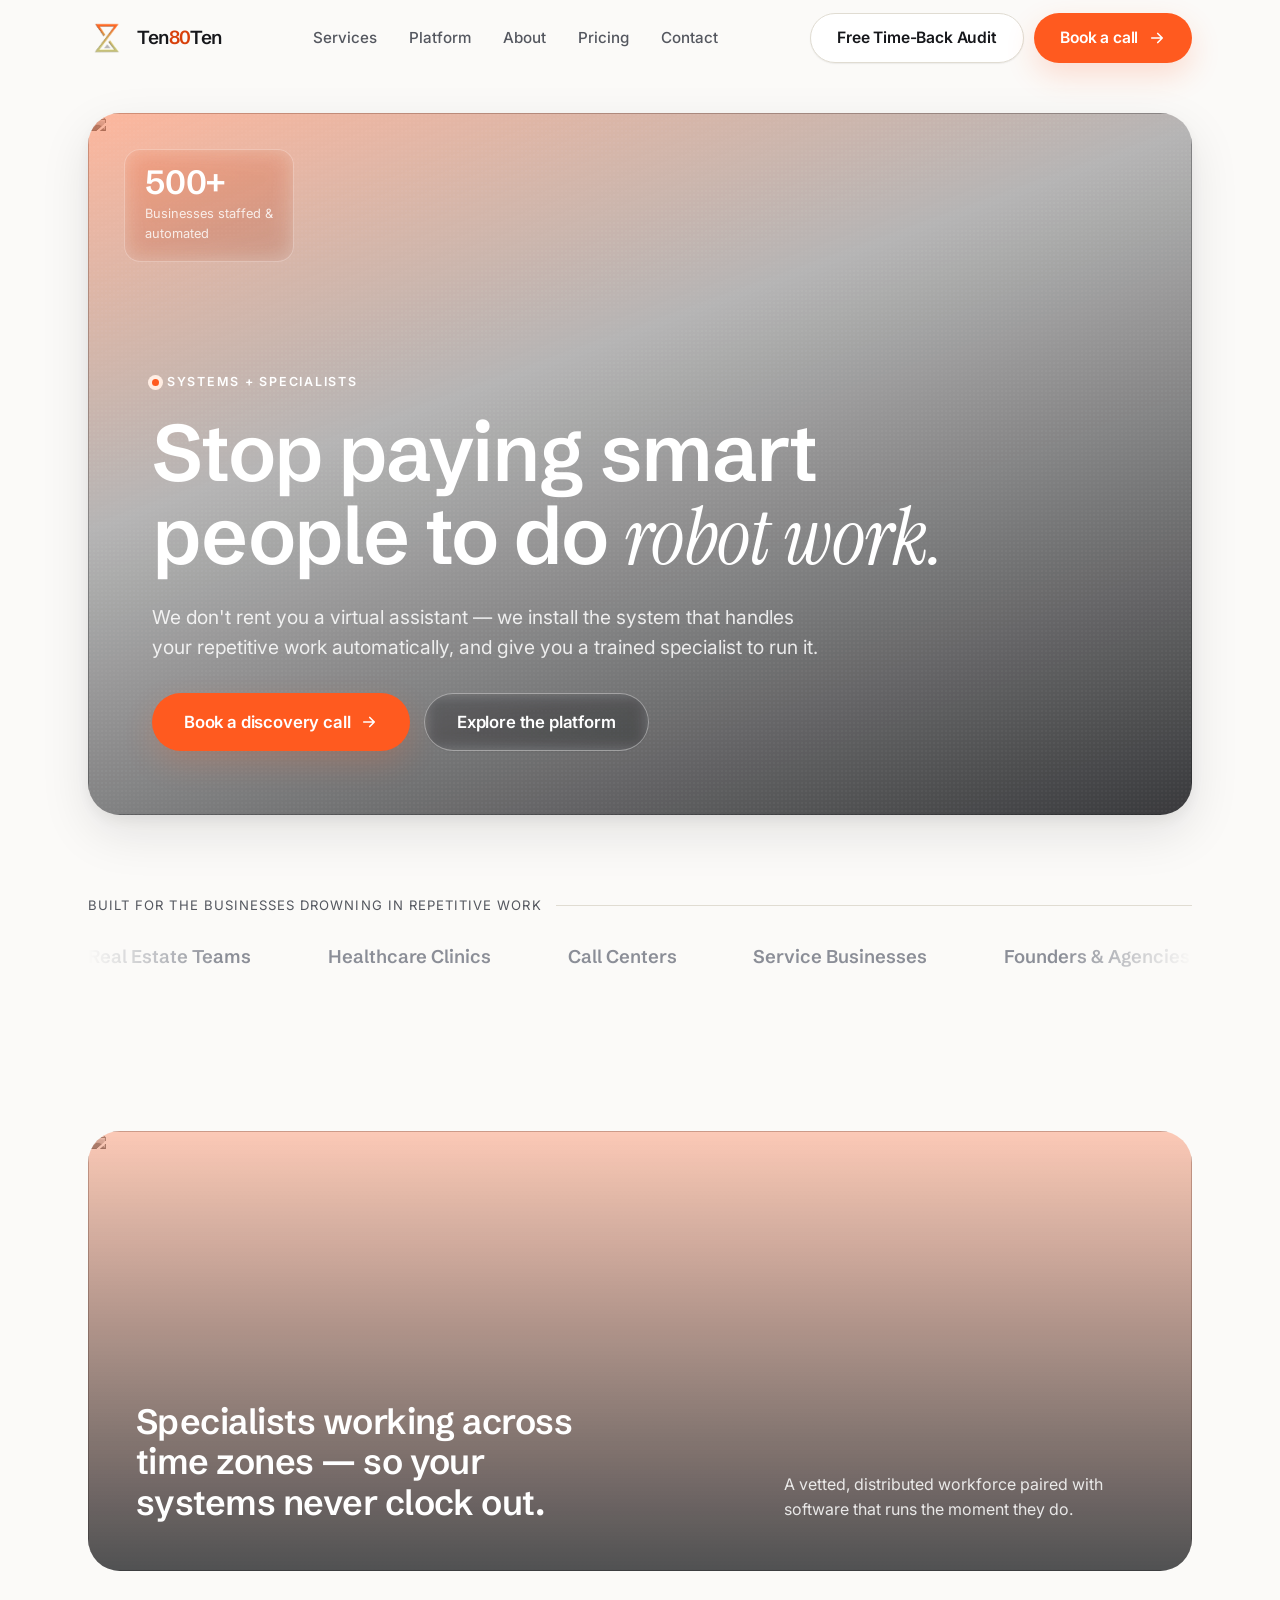
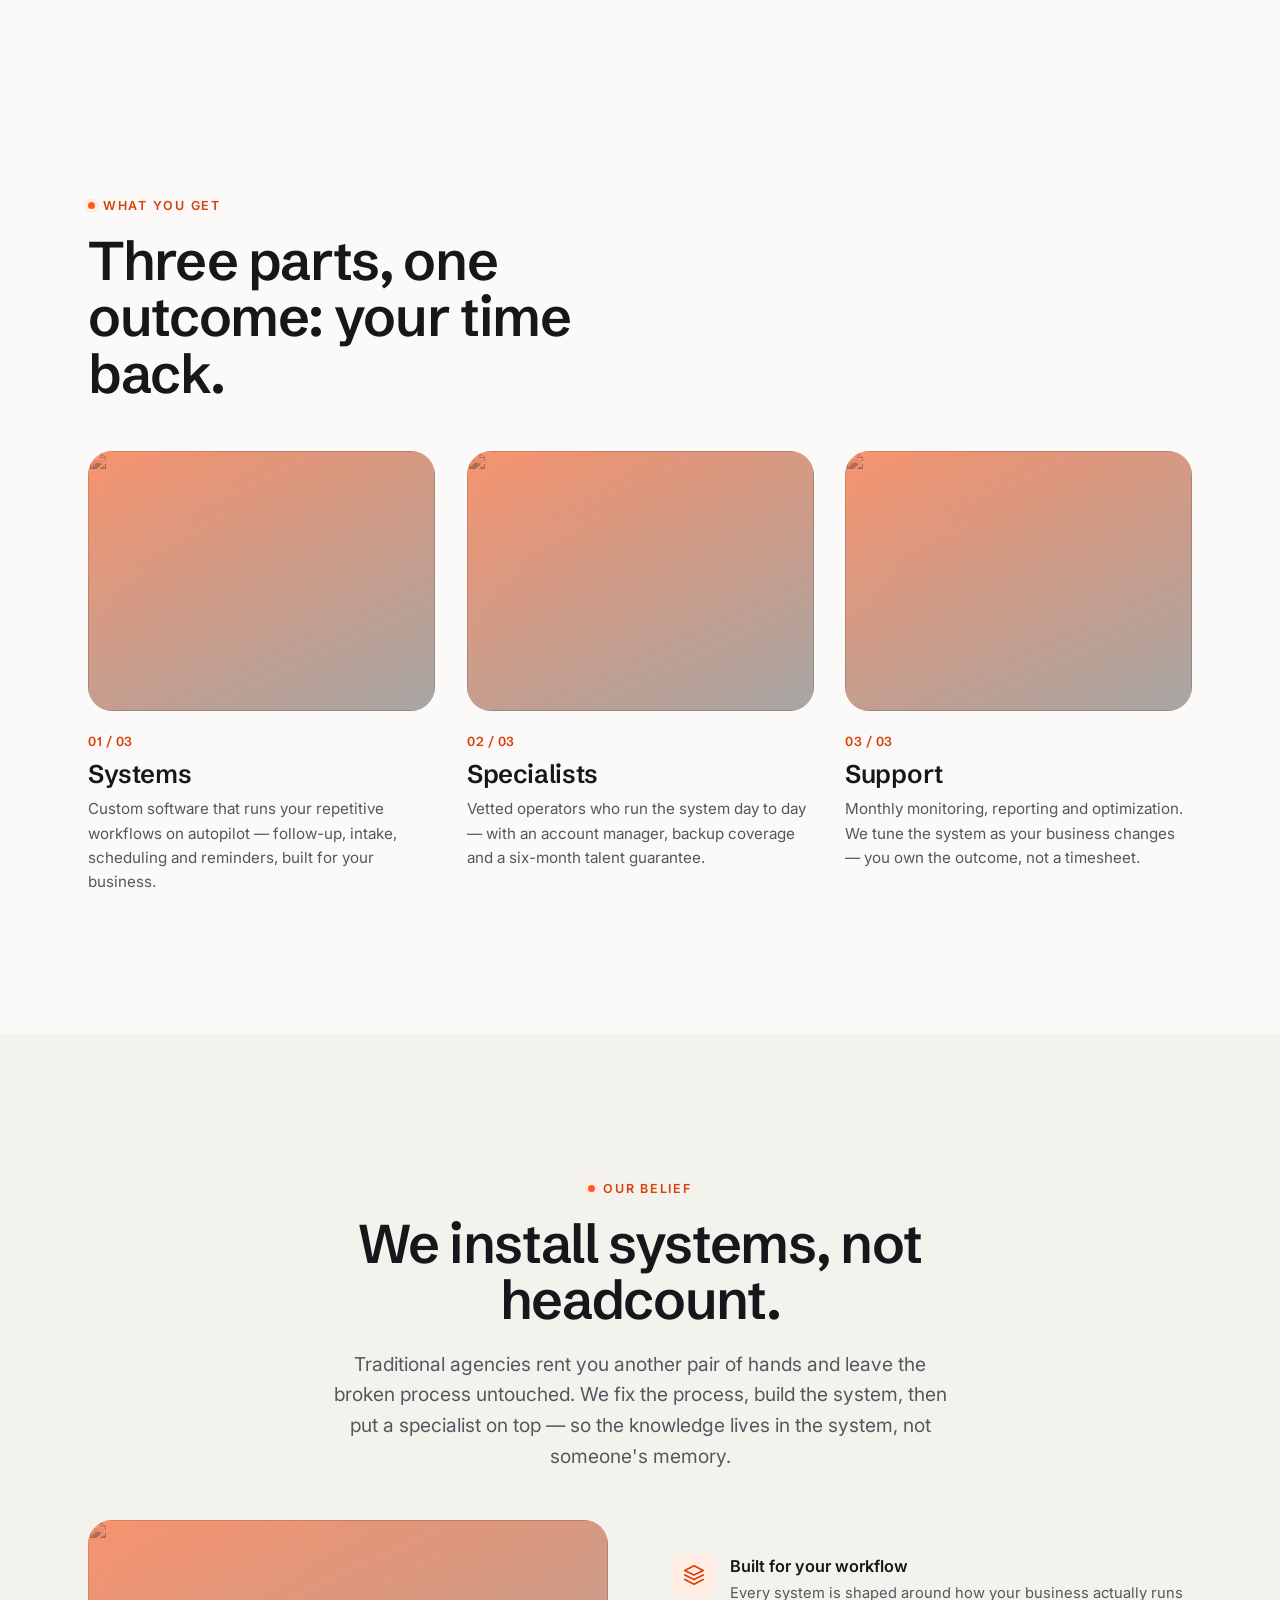
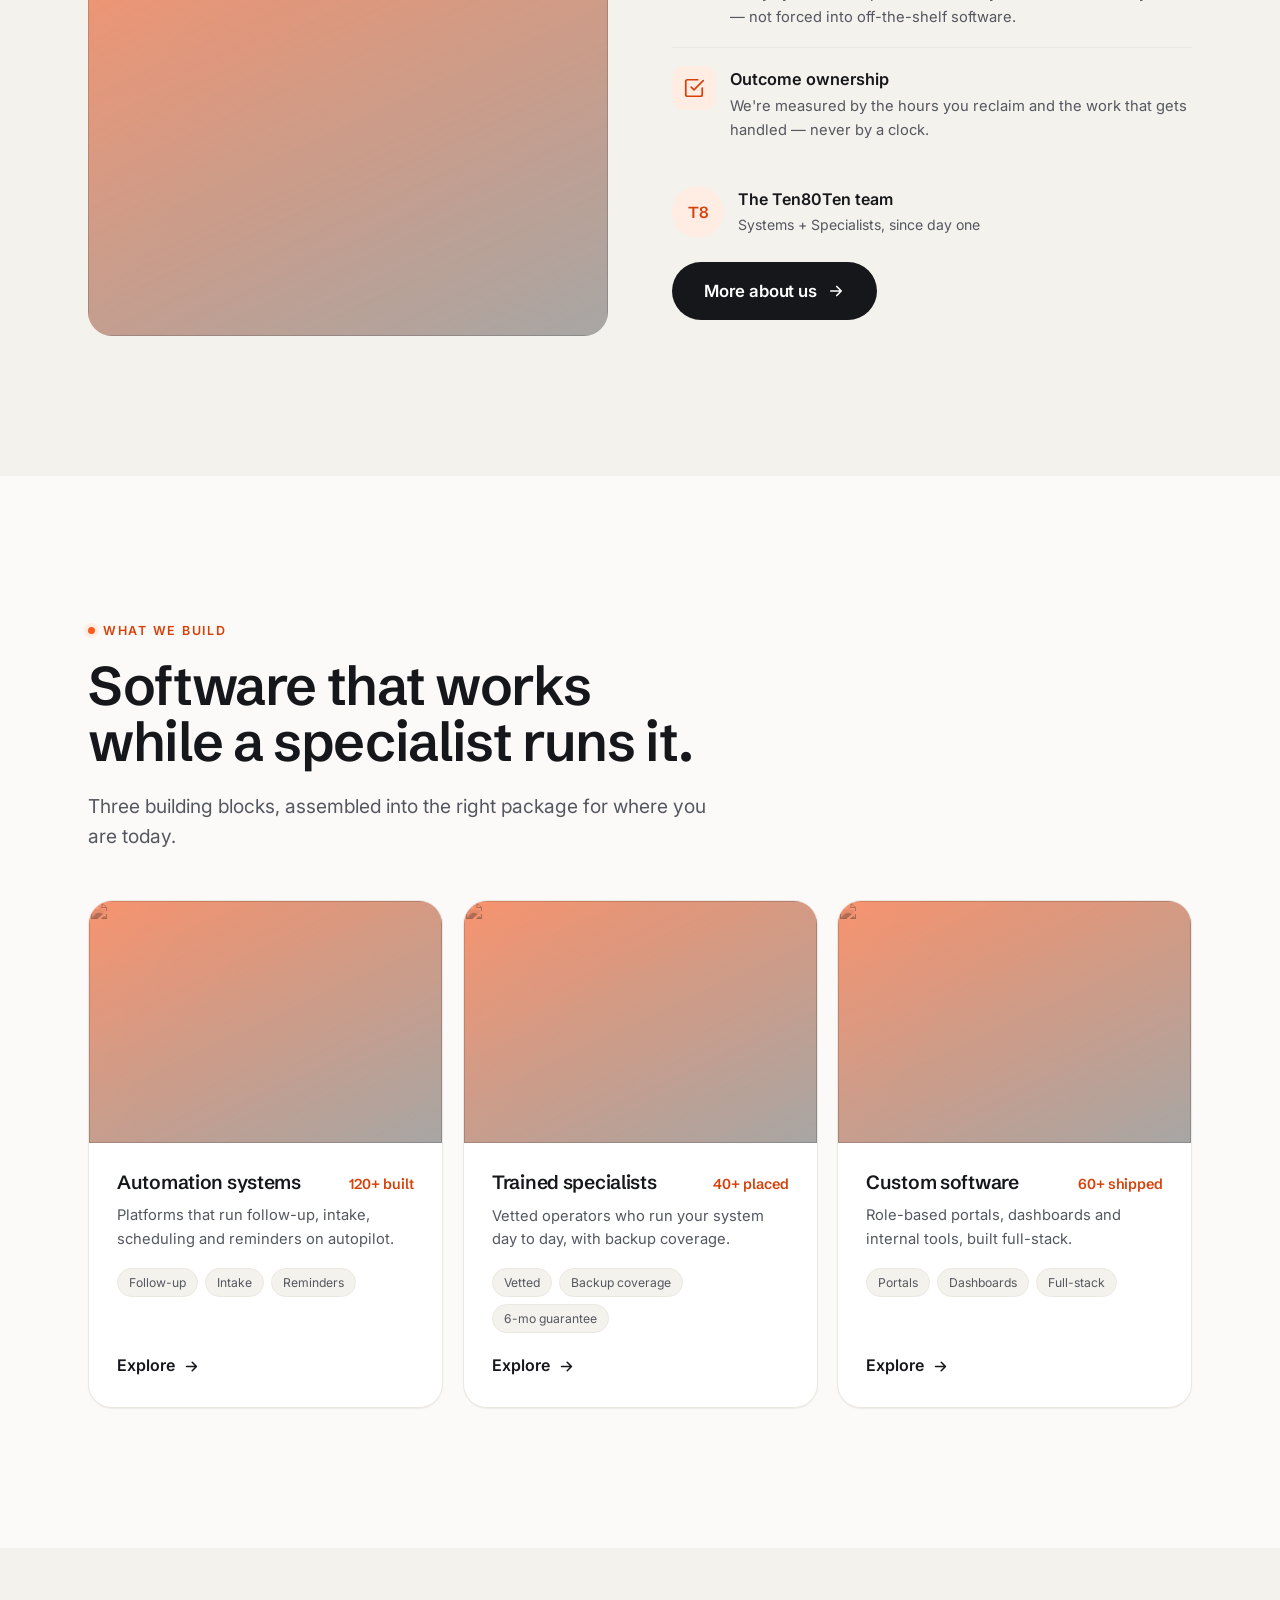
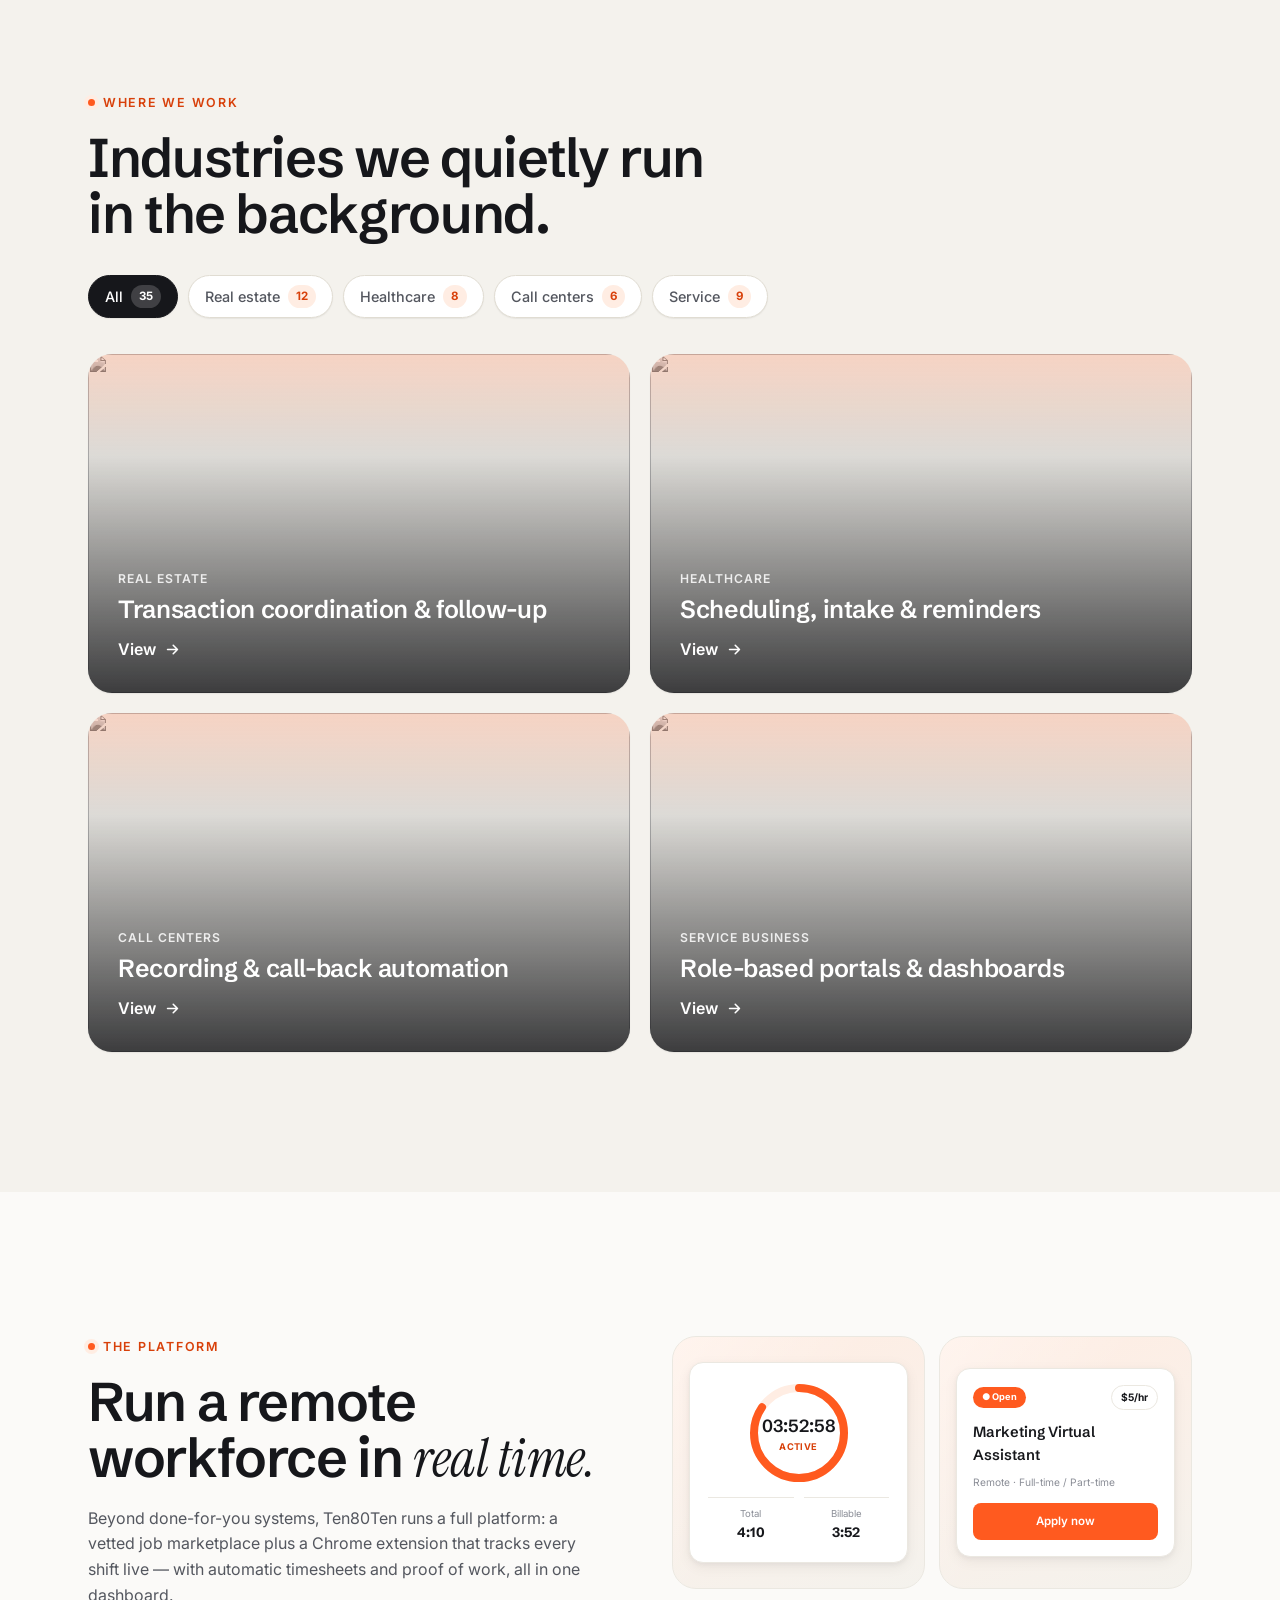
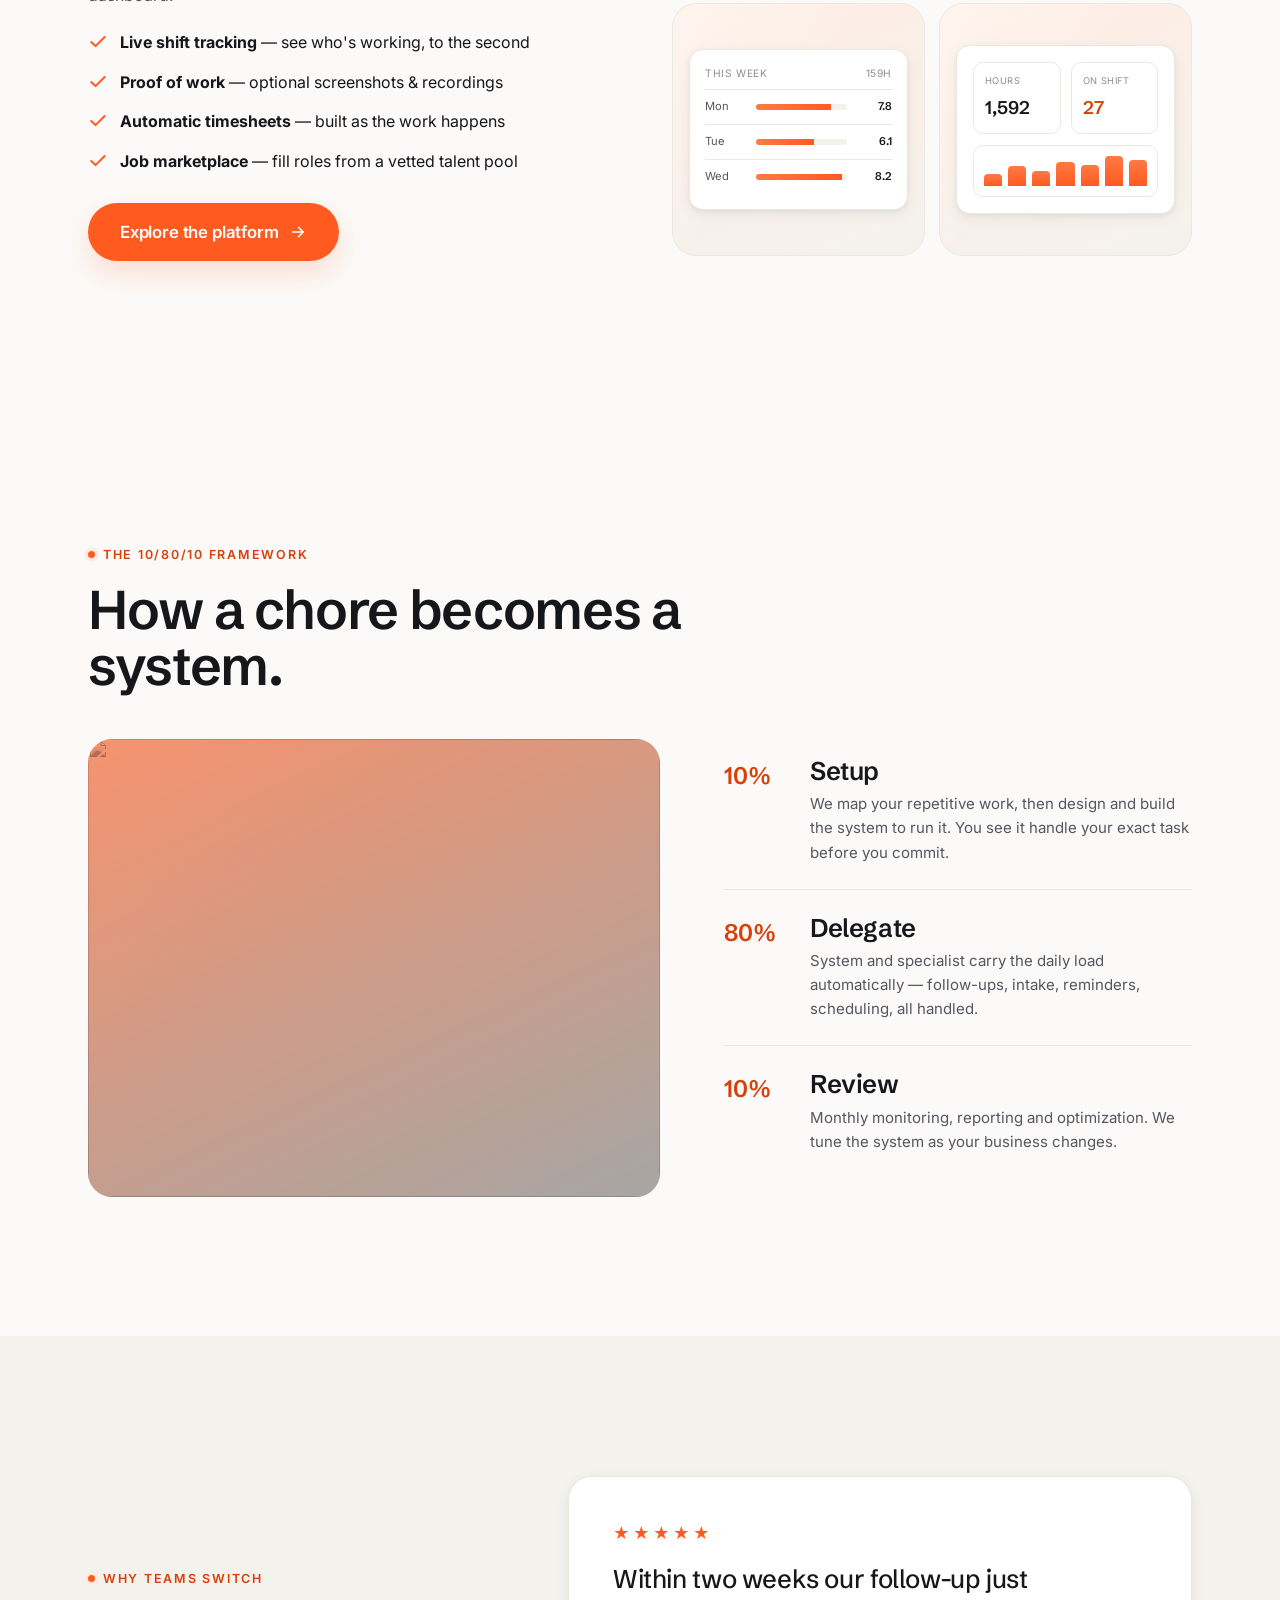
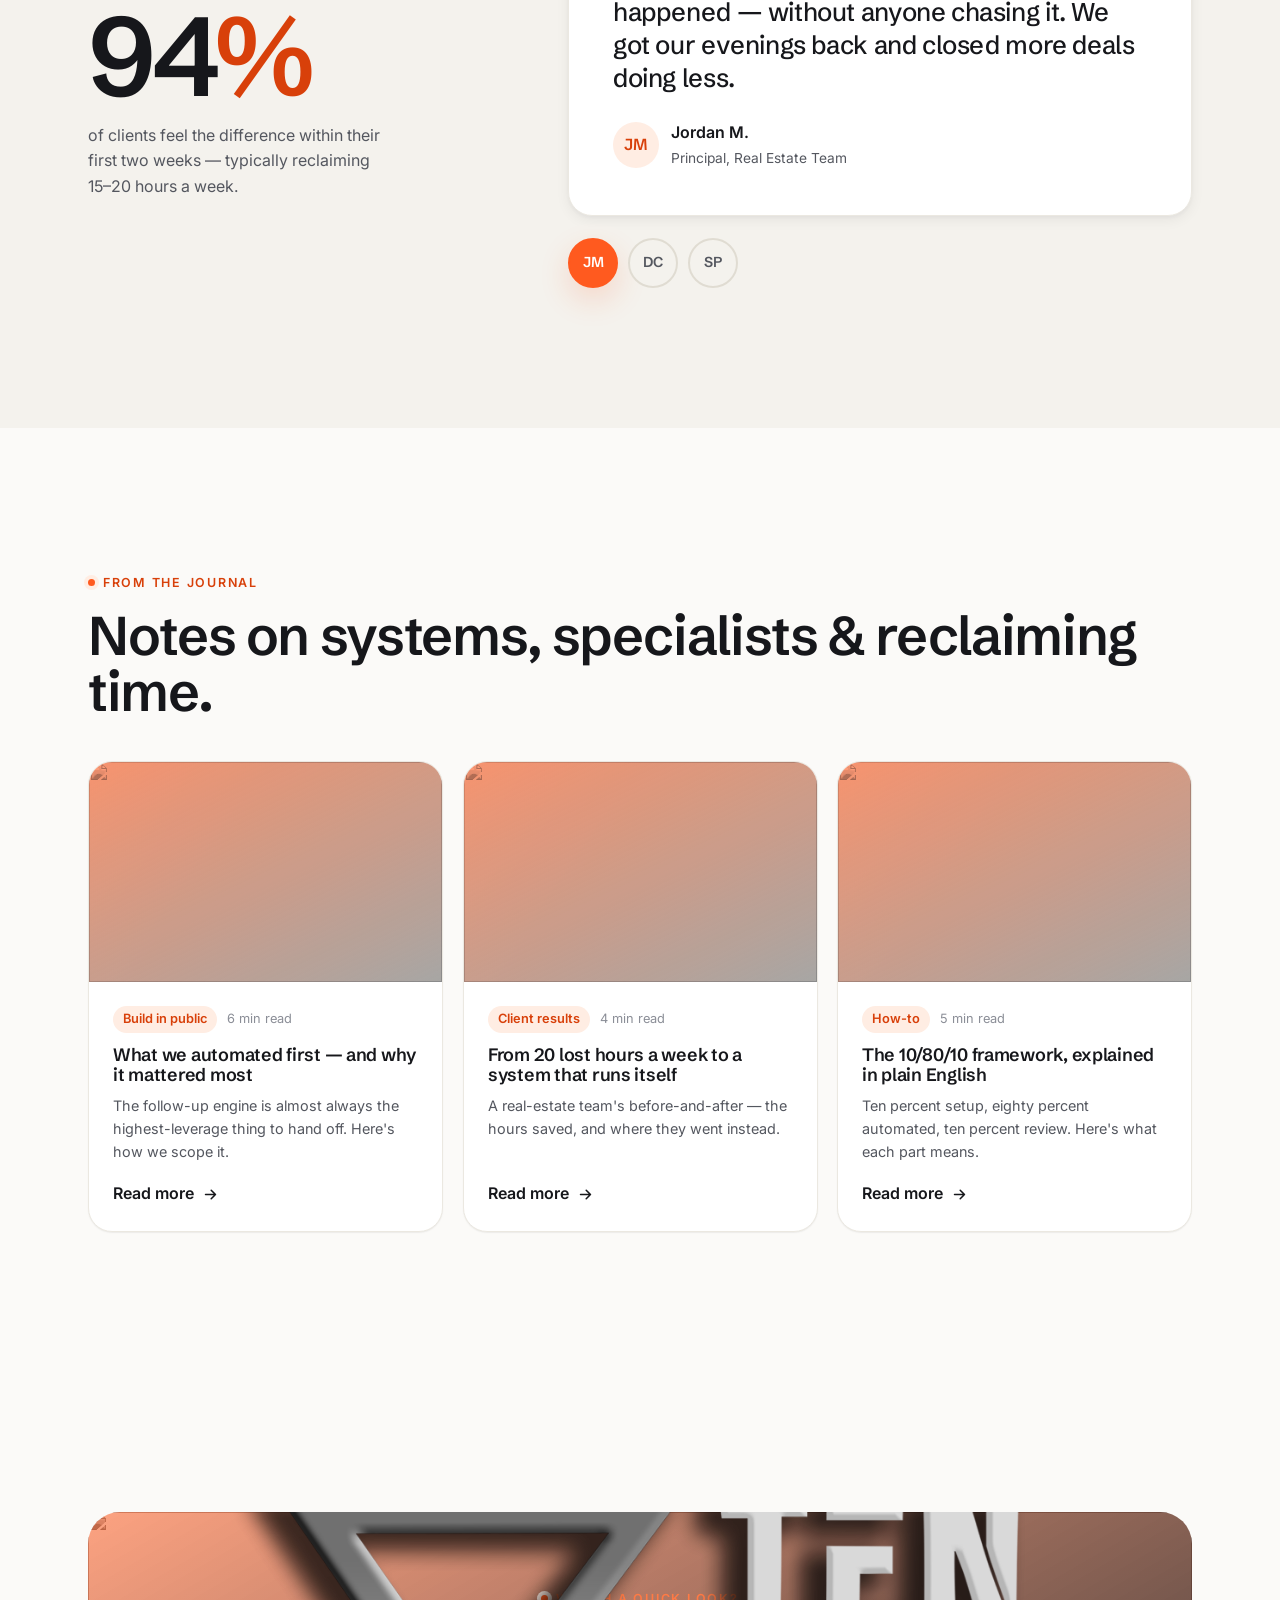
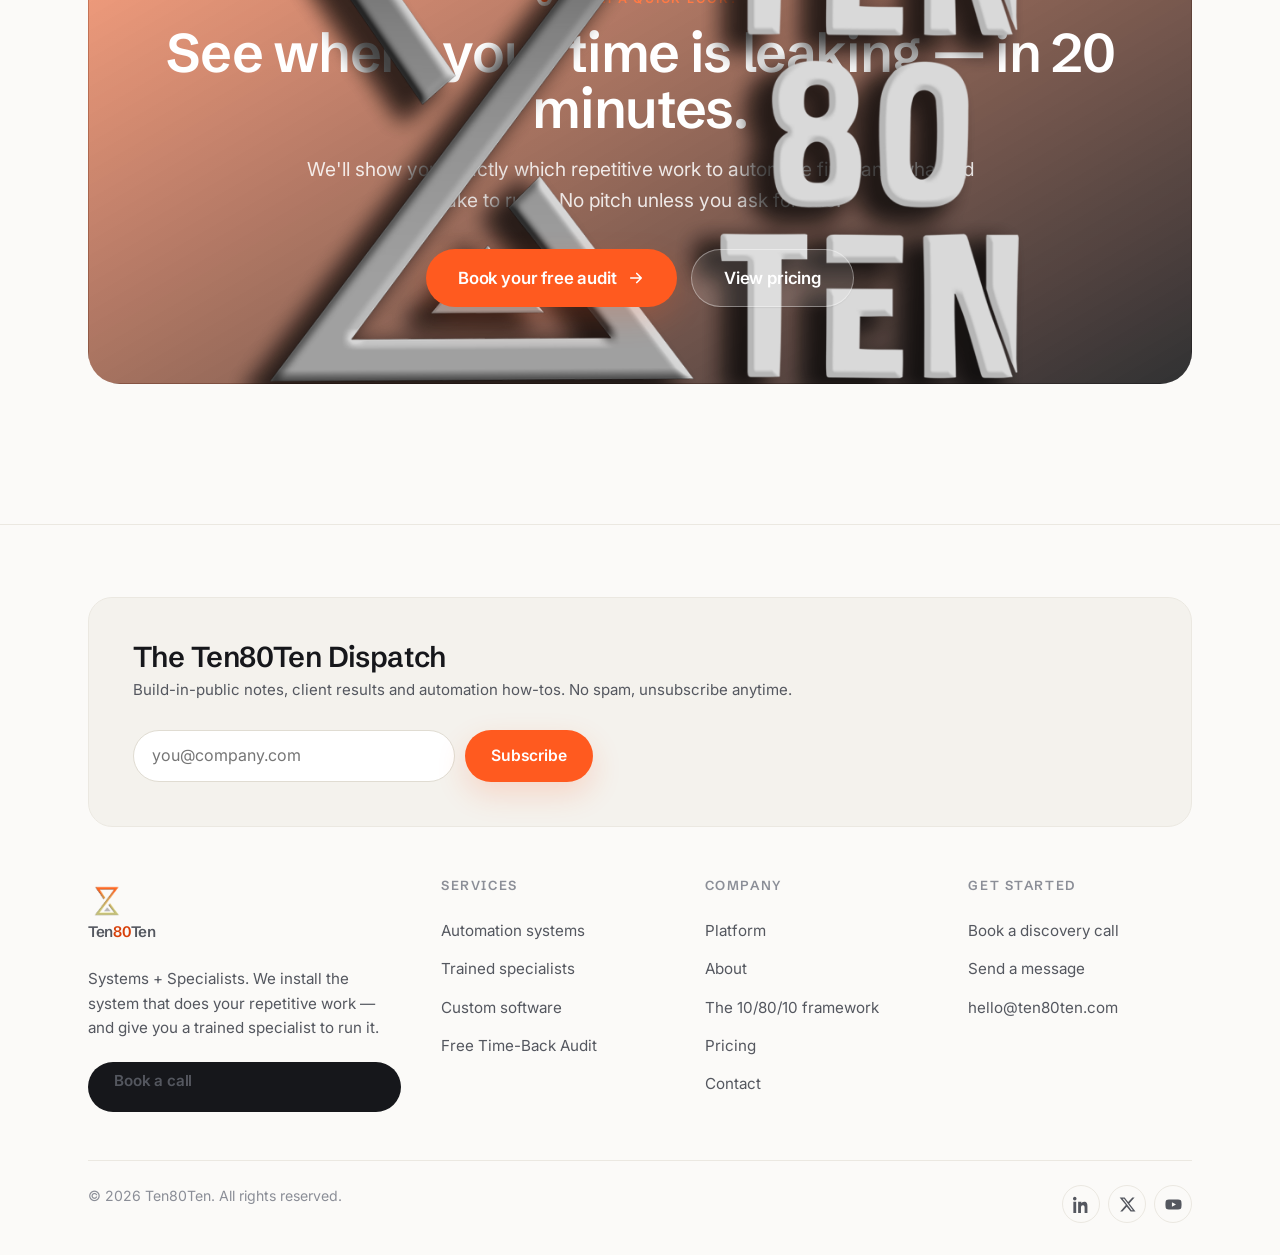
==== commit 443604ca: "Add platform section with product mocks to homepage Reintroduce a Platform showcase on the homepage " ====
--- a/index.html
+++ b/index.html
@@ -255,6 +255,60 @@
   </div>
 </section>
 
+<!-- ================= PLATFORM ================= -->
+<section class="section">
+  <div class="container">
+    <div class="grid cols-2" style="align-items:center;gap:clamp(32px,5vw,64px)">
+      <div data-reveal>
+        <span class="eyebrow">The platform</span>
+        <h2 style="margin-block:16px 18px">Run a remote workforce in <span class="serif">real time.</span></h2>
+        <p class="muted" style="margin-bottom:22px">Beyond done-for-you systems, Ten80Ten runs a full platform: a vetted job marketplace plus a Chrome extension that tracks every shift live — with automatic timesheets and proof of work, all in one dashboard.</p>
+        <ul style="display:grid;gap:14px;margin-bottom:28px">
+          <li style="display:flex;gap:12px;align-items:flex-start"><svg viewBox="0 0 24 24" fill="none" stroke="var(--accent)" stroke-width="2.4" stroke-linecap="round" stroke-linejoin="round" style="width:20px;height:20px;flex:none;margin-top:2px"><path d="M20 6 9 17l-5-5"/></svg><span><b>Live shift tracking</b> — see who's working, to the second</span></li>
+          <li style="display:flex;gap:12px;align-items:flex-start"><svg viewBox="0 0 24 24" fill="none" stroke="var(--accent)" stroke-width="2.4" stroke-linecap="round" stroke-linejoin="round" style="width:20px;height:20px;flex:none;margin-top:2px"><path d="M20 6 9 17l-5-5"/></svg><span><b>Proof of work</b> — optional screenshots &amp; recordings</span></li>
+          <li style="display:flex;gap:12px;align-items:flex-start"><svg viewBox="0 0 24 24" fill="none" stroke="var(--accent)" stroke-width="2.4" stroke-linecap="round" stroke-linejoin="round" style="width:20px;height:20px;flex:none;margin-top:2px"><path d="M20 6 9 17l-5-5"/></svg><span><b>Automatic timesheets</b> — built as the work happens</span></li>
+          <li style="display:flex;gap:12px;align-items:flex-start"><svg viewBox="0 0 24 24" fill="none" stroke="var(--accent)" stroke-width="2.4" stroke-linecap="round" stroke-linejoin="round" style="width:20px;height:20px;flex:none;margin-top:2px"><path d="M20 6 9 17l-5-5"/></svg><span><b>Job marketplace</b> — fill roles from a vetted talent pool</span></li>
+        </ul>
+        <a class="btn btn--primary btn--lg" href="platform.html">Explore the platform
+          <svg viewBox="0 0 24 24" fill="none" stroke="currentColor" stroke-width="2.2" stroke-linecap="round" stroke-linejoin="round"><path d="M5 12h14M13 6l6 6-6 6"/></svg></a>
+      </div>
+      <div class="pf-bento" data-reveal data-delay="1" aria-hidden="true">
+        <div class="pf-shot">
+          <div class="pf-mini-card pf-mini-ring">
+            <div class="box"><svg viewBox="0 0 104 104" width="104" height="104"><circle cx="52" cy="52" r="45" fill="none" stroke="var(--accent-soft)" stroke-width="8"/><circle cx="52" cy="52" r="45" fill="none" stroke="var(--accent)" stroke-width="8" stroke-linecap="round" stroke-dasharray="283" stroke-dashoffset="44"/></svg><div class="tt"><div class="v">03:52:58</div><div class="l">ACTIVE</div></div></div>
+            <div class="meta"><div>Total<b>4:10</b></div><div>Billable<b>3:52</b></div></div>
+          </div>
+        </div>
+        <div class="pf-shot">
+          <div class="pf-mini-card pf-mini-job">
+            <div class="top"><span class="open">● Open</span><span class="rate">$5/hr</span></div>
+            <h5>Marketing Virtual Assistant</h5>
+            <div class="m">Remote · Full-time / Part-time</div>
+            <div class="apply">Apply now</div>
+          </div>
+        </div>
+        <div class="pf-shot">
+          <div class="pf-mini-card pf-mini-sheet">
+            <div class="h"><span>This week</span><span>159h</span></div>
+            <div class="pf-mini-rowr"><span class="d">Mon</span><span class="bar"><i style="width:82%"></i></span><span class="hrs">7.8</span></div>
+            <div class="pf-mini-rowr"><span class="d">Tue</span><span class="bar"><i style="width:64%"></i></span><span class="hrs">6.1</span></div>
+            <div class="pf-mini-rowr"><span class="d">Wed</span><span class="bar"><i style="width:95%"></i></span><span class="hrs">8.2</span></div>
+          </div>
+        </div>
+        <div class="pf-shot">
+          <div class="pf-mini-card pf-mini-an">
+            <div class="tiles">
+              <div class="tile"><div class="l">Hours</div><div class="v">1,592</div></div>
+              <div class="tile"><div class="l">On shift</div><div class="v up">27</div></div>
+            </div>
+            <div class="bars"><i style="height:42%"></i><i style="height:66%"></i><i style="height:50%"></i><i style="height:82%"></i><i style="height:70%"></i><i style="height:100%"></i><i style="height:88%"></i></div>
+          </div>
+        </div>
+      </div>
+    </div>
+  </div>
+</section>
+
 <!-- ================= PROCESS (10/80/10) ================= -->
 <section class="section">
   <div class="container">
--- a/assets/css/styles.css
+++ b/assets/css/styles.css
@@ -648,6 +648,96 @@
 .o-dispatch input:focus { outline: none; border-color: var(--accent); box-shadow: 0 0 0 4px var(--accent-soft); }
 .o-dispatch .btn { white-space: nowrap; }
 
+/* ============================================================
+   COLLABORA-STYLE FEATURES LAYOUT (light + orange)
+   ============================================================ */
+.c-hero { text-align: center; padding-top: clamp(20px, 4vw, 48px); }
+.c-hero .ic { width: 74px; height: 74px; border-radius: 20px; margin: 0 auto 24px; background: var(--accent-soft); color: var(--accent-ink); display: grid; place-items: center; box-shadow: var(--sh-2); }
+.c-hero .ic svg { width: 36px; height: 36px; }
+.c-hero h1 { max-width: 17ch; margin-inline: auto; }
+.c-hero .lead { margin-inline: auto; margin-top: 22px; }
+.c-hero .hero-actions { justify-content: center; }
+.c-herovis { position: relative; margin-top: clamp(44px, 6vw, 76px); }
+.c-herovis .glow { position: absolute; left: 50%; top: -8%; transform: translateX(-50%); width: 72%; height: 80%; background: radial-gradient(circle, var(--accent-glow), transparent 62%); filter: blur(44px); z-index: 0; pointer-events: none; }
+.c-herovis .pf-browser, .c-herovis .o-img { position: relative; z-index: 1; max-width: 980px; margin-inline: auto; }
+
+/* checklist (insights) */
+.c-checks { display: grid; gap: 16px; margin: 26px 0; }
+.c-check { display: flex; gap: 13px; align-items: flex-start; }
+.c-check .tick { width: 28px; height: 28px; border-radius: 50%; background: var(--accent-soft); color: var(--accent-ink); display: grid; place-items: center; flex: none; margin-top: 1px; }
+.c-check .tick svg { width: 16px; height: 16px; }
+.c-check b { font-weight: 600; display: block; }
+.c-check p { color: var(--ink-2); font-size: .9rem; margin-top: 2px; }
+
+/* testimonial carousel (two rows) */
+.c-tmarq { overflow: hidden; -webkit-mask-image: linear-gradient(90deg, transparent, #000 7%, #000 93%, transparent); mask-image: linear-gradient(90deg, transparent, #000 7%, #000 93%, transparent); }
+.c-tmarq + .c-tmarq { margin-top: 18px; }
+.c-tmarq-track { display: flex; gap: 18px; width: max-content; animation: scrollx 52s linear infinite; }
+.c-tmarq.rev .c-tmarq-track { animation-direction: reverse; }
+.c-tmarq:hover .c-tmarq-track { animation-play-state: paused; }
+.c-tcard { width: min(384px, 86vw); flex: none; background: var(--surface); border: 1px solid var(--line); border-radius: var(--r-lg); padding: 26px; box-shadow: var(--sh-1); }
+.c-tcard .stars { color: var(--accent); letter-spacing: 2px; font-size: .9rem; margin-bottom: 12px; }
+.c-tcard p { color: var(--ink); font-size: .94rem; line-height: 1.55; }
+.c-tcard .who { display: flex; align-items: center; gap: 11px; margin-top: 18px; padding-top: 16px; border-top: 1px solid var(--line); }
+.c-tcard .who .av { width: 42px; height: 42px; border-radius: 50%; background: var(--accent-soft); color: var(--accent-ink); display: grid; place-items: center; font-family: var(--font-display); font-weight: 600; flex: none; }
+.c-tcard .who .nm b { display: block; font-weight: 600; font-size: .9rem; }
+.c-tcard .who .nm span { color: var(--ink-2); font-size: .8rem; }
+@media (prefers-reduced-motion: reduce) { .c-tmarq-track { animation: none; flex-wrap: wrap; justify-content: center; } }
+
+/* alternating feature/security row */
+.c-row { display: grid; grid-template-columns: 1fr 1fr; gap: clamp(28px, 5vw, 64px); align-items: center; }
+.c-row + .c-row { margin-top: clamp(36px, 5vw, 64px); }
+@media (max-width: 860px) { .c-row { grid-template-columns: 1fr; } .c-row .c-row-media { order: -1; } }
+.c-row .o-img { aspect-ratio: 5 / 4; }
+.c-bullets { display: grid; gap: 12px; margin-top: 18px; }
+.c-bullets li { display: flex; gap: 11px; align-items: flex-start; color: var(--ink-2); font-size: .94rem; }
+.c-bullets svg { width: 19px; height: 19px; color: var(--accent); flex: none; margin-top: 2px; }
+
+/* ---------- Mini product mocks (features page) ---------- */
+.pf-shot { position: relative; aspect-ratio: 16 / 11; background: linear-gradient(160deg, var(--accent-soft), var(--bg-2)); display: grid; place-items: center; padding: 24px; overflow: hidden; }
+.pf-shot::after { content: ""; position: absolute; inset: 0; background: linear-gradient(125deg, rgba(255,255,255,.4), transparent 46%); pointer-events: none; }
+.pf-mini-card { position: relative; z-index: 1; width: 100%; max-width: 262px; background: #fff; border: 1px solid var(--line); border-radius: 14px; box-shadow: var(--sh-2); }
+
+.pf-mini-ring { display: flex; flex-direction: column; align-items: center; padding: 18px; }
+.pf-mini-ring .box { position: relative; width: 104px; height: 104px; }
+.pf-mini-ring .box svg { transform: rotate(-90deg); }
+.pf-mini-ring .box .tt { position: absolute; inset: 0; display: flex; flex-direction: column; align-items: center; justify-content: center; }
+.pf-mini-ring .box .tt .v { font-family: var(--font-display); font-weight: 600; font-size: 1.1rem; }
+.pf-mini-ring .box .tt .l { font-size: .58rem; color: var(--accent-ink); font-weight: 700; letter-spacing: .05em; }
+.pf-mini-ring .meta { display: flex; gap: 10px; margin-top: 12px; width: 100%; }
+.pf-mini-ring .meta div { flex: 1; text-align: center; font-size: .6rem; color: var(--ink-3); border-top: 1px solid var(--line); padding-top: 8px; }
+.pf-mini-ring .meta b { display: block; font-family: var(--font-display); color: var(--ink); font-size: .85rem; }
+
+.pf-mini-sheet { padding: 15px; }
+.pf-mini-sheet .h { display: flex; justify-content: space-between; font-size: .64rem; color: var(--ink-3); text-transform: uppercase; letter-spacing: .06em; margin-bottom: 8px; }
+.pf-mini-rowr { display: flex; align-items: center; gap: 9px; padding: 8px 0; border-top: 1px solid var(--line); }
+.pf-mini-rowr .d { font-size: .7rem; color: var(--ink-2); width: 42px; flex: none; }
+.pf-mini-rowr .bar { flex: 1; height: 6px; border-radius: 3px; background: var(--bg-2); overflow: hidden; }
+.pf-mini-rowr .bar i { display: block; height: 100%; background: linear-gradient(90deg, var(--accent-2), var(--accent)); }
+.pf-mini-rowr .hrs { font-size: .7rem; font-family: var(--font-display); font-weight: 600; width: 36px; text-align: right; flex: none; }
+
+.pf-mini-job { padding: 16px; }
+.pf-mini-job .top { display: flex; justify-content: space-between; align-items: center; margin-bottom: 11px; }
+.pf-mini-job .open { font-size: .58rem; font-weight: 700; color: #fff; background: var(--accent); padding: 3px 9px; border-radius: var(--pill); }
+.pf-mini-job .rate { font-size: .64rem; font-weight: 700; border: 1px solid var(--line); border-radius: var(--pill); padding: 3px 9px; }
+.pf-mini-job h5 { font-family: var(--font-display); font-size: .92rem; font-weight: 600; margin-bottom: 6px; }
+.pf-mini-job .m { font-size: .64rem; color: var(--ink-3); margin-bottom: 13px; }
+.pf-mini-job .apply { text-align: center; font-size: .72rem; font-weight: 600; color: #fff; background: var(--accent); border-radius: 8px; padding: 9px; }
+
+.pf-mini-an { max-width: 320px; padding: 16px; }
+.pf-mini-an .tiles { display: grid; grid-template-columns: 1fr 1fr; gap: 10px; margin-bottom: 11px; }
+.pf-mini-an .tile { border: 1px solid var(--line); border-radius: 10px; padding: 11px; }
+.pf-mini-an .tile .l { font-size: .58rem; color: var(--ink-3); text-transform: uppercase; letter-spacing: .05em; }
+.pf-mini-an .tile .v { font-family: var(--font-display); font-weight: 600; font-size: 1.15rem; margin-top: 4px; }
+.pf-mini-an .tile .v.up { color: var(--accent-ink); }
+.pf-mini-an .bars { display: flex; align-items: flex-end; gap: 6px; height: 52px; border: 1px solid var(--line); border-radius: 10px; padding: 10px; }
+.pf-mini-an .bars i { flex: 1; border-radius: 4px 4px 0 0; background: linear-gradient(180deg, var(--accent-2), var(--accent)); }
+
+/* ---------- Mini-mock bento (homepage) ---------- */
+.pf-bento { display: grid; grid-template-columns: 1fr 1fr; gap: 14px; }
+.pf-bento .pf-shot { aspect-ratio: 1 / 1; padding: 16px; border-radius: var(--r-lg); border: 1px solid var(--line); }
+.pf-bento .pf-mini-card { max-width: 220px; }
+
 /* ---------- Scroll reveal ---------- */
 [data-reveal] { opacity: 0; transform: translateY(22px); transition: opacity .7s var(--ease-out), transform .7s var(--ease-out); will-change: opacity, transform; }
 [data-reveal].in { opacity: 1; transform: none; }
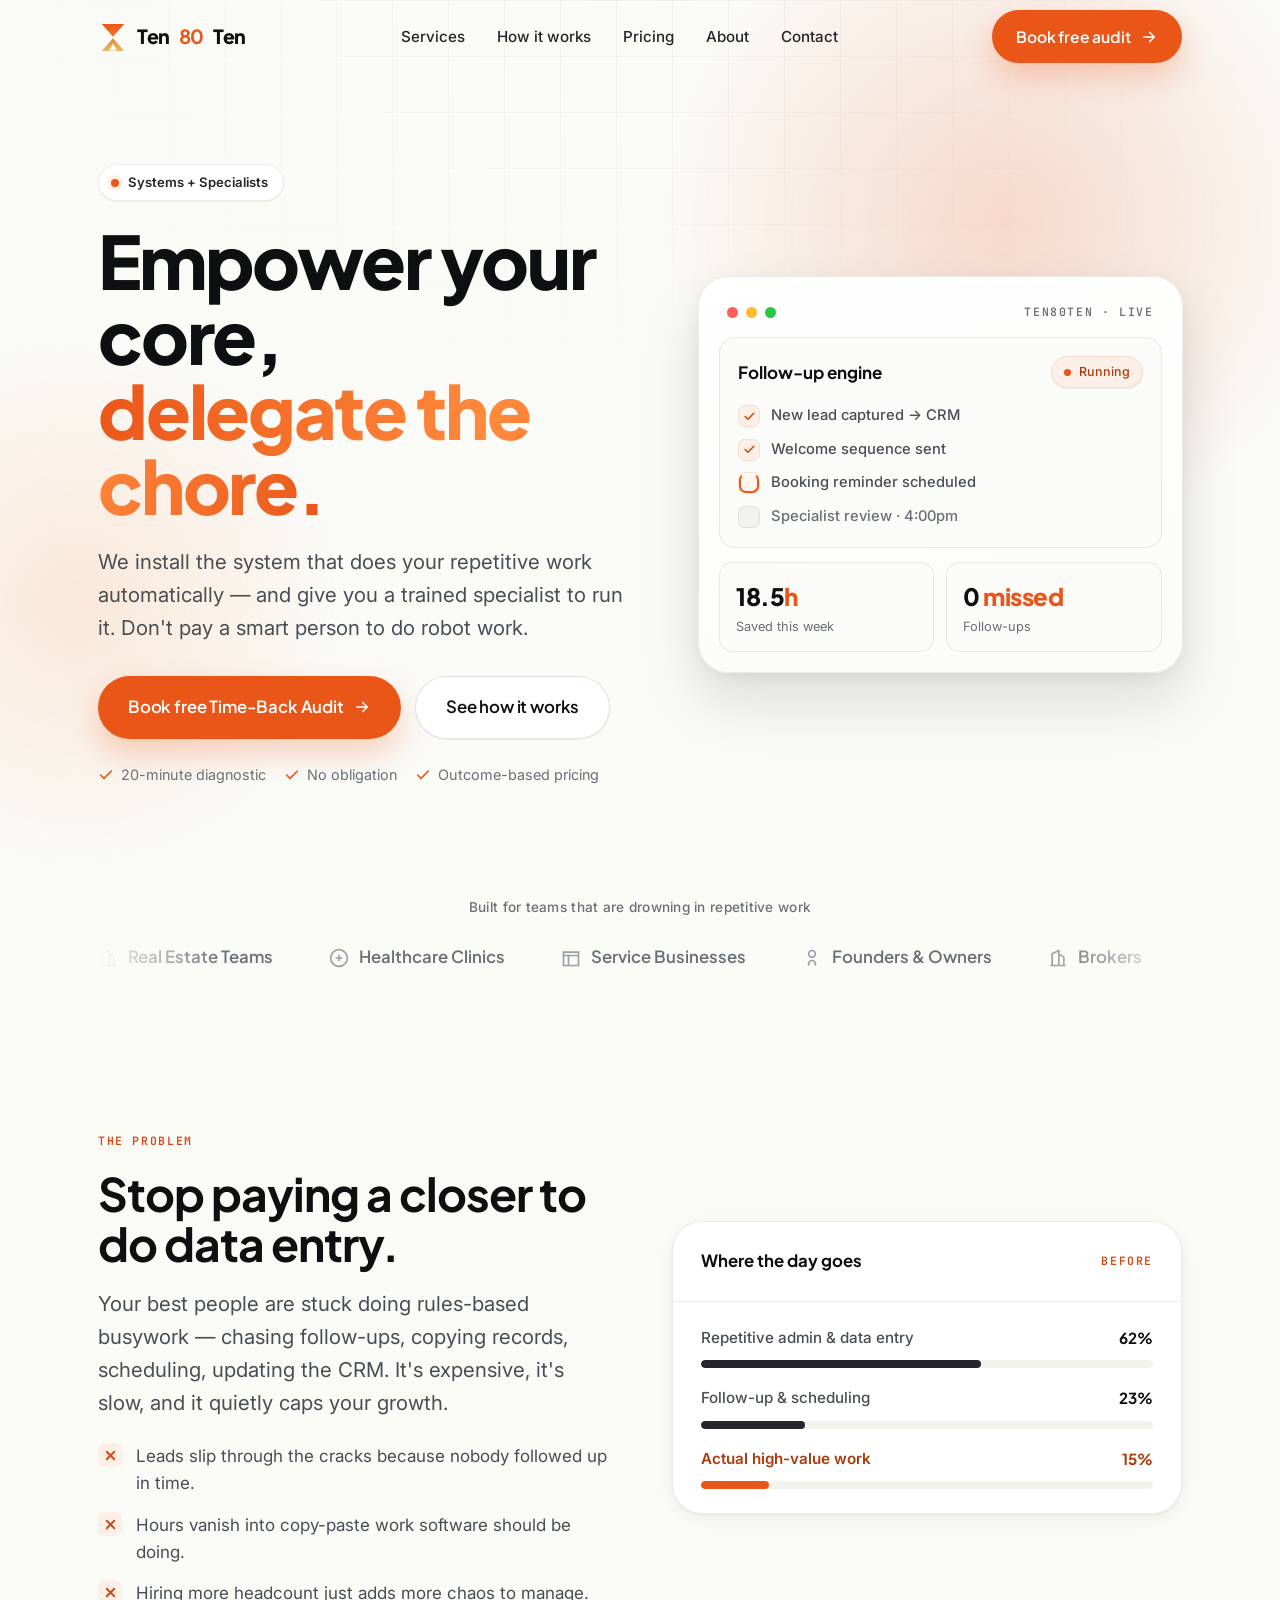
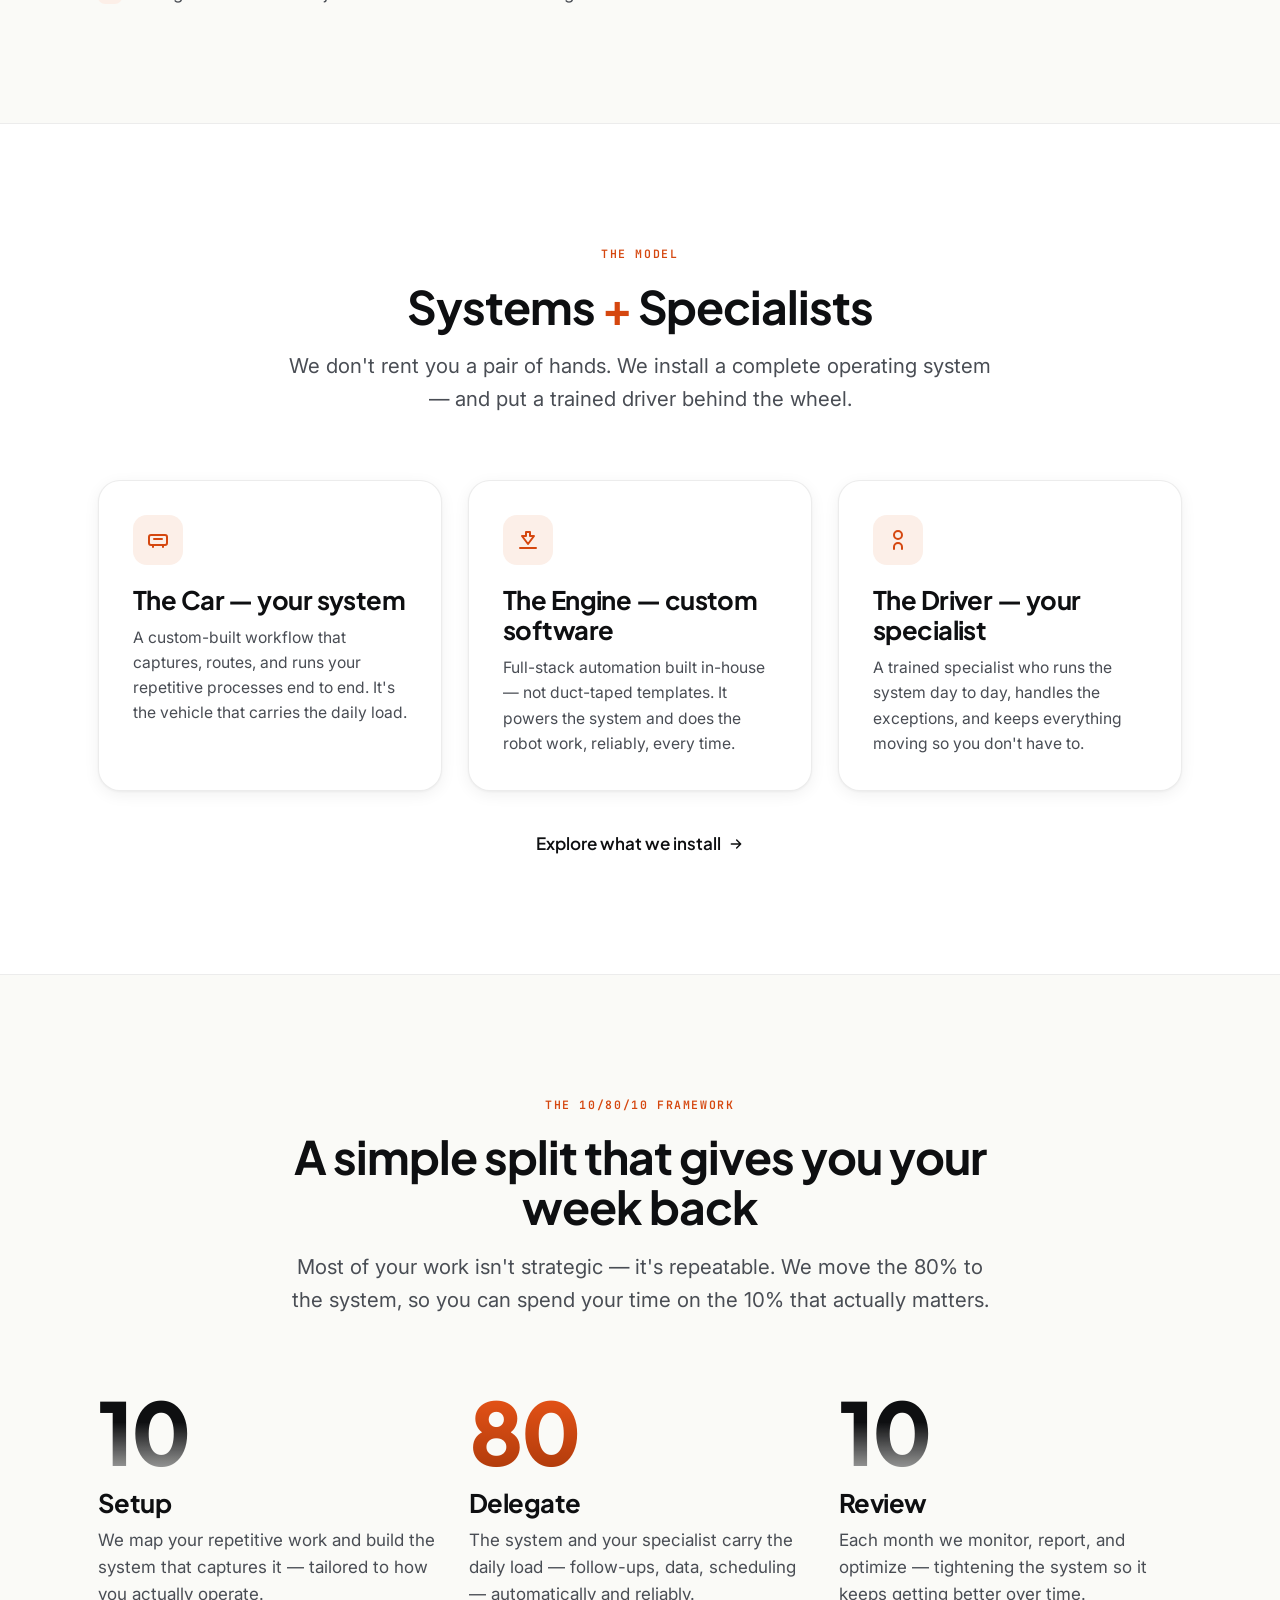
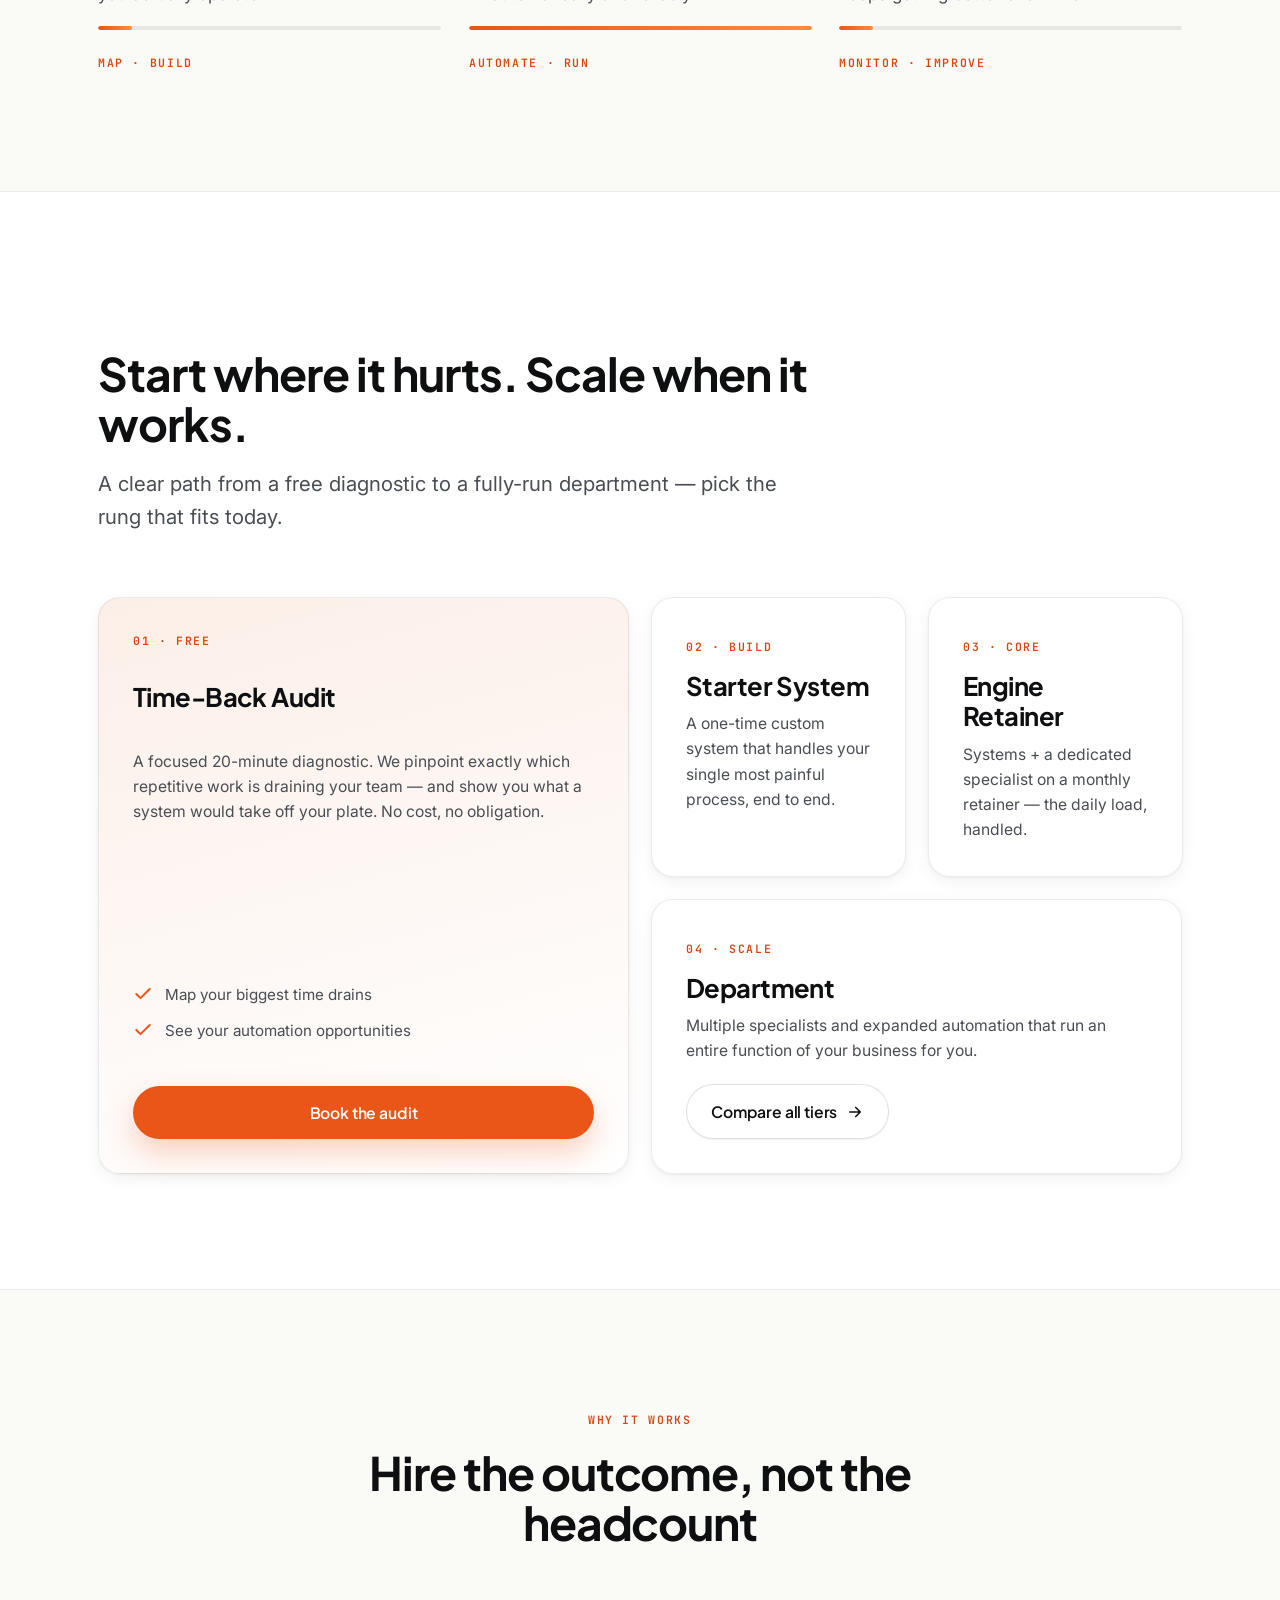
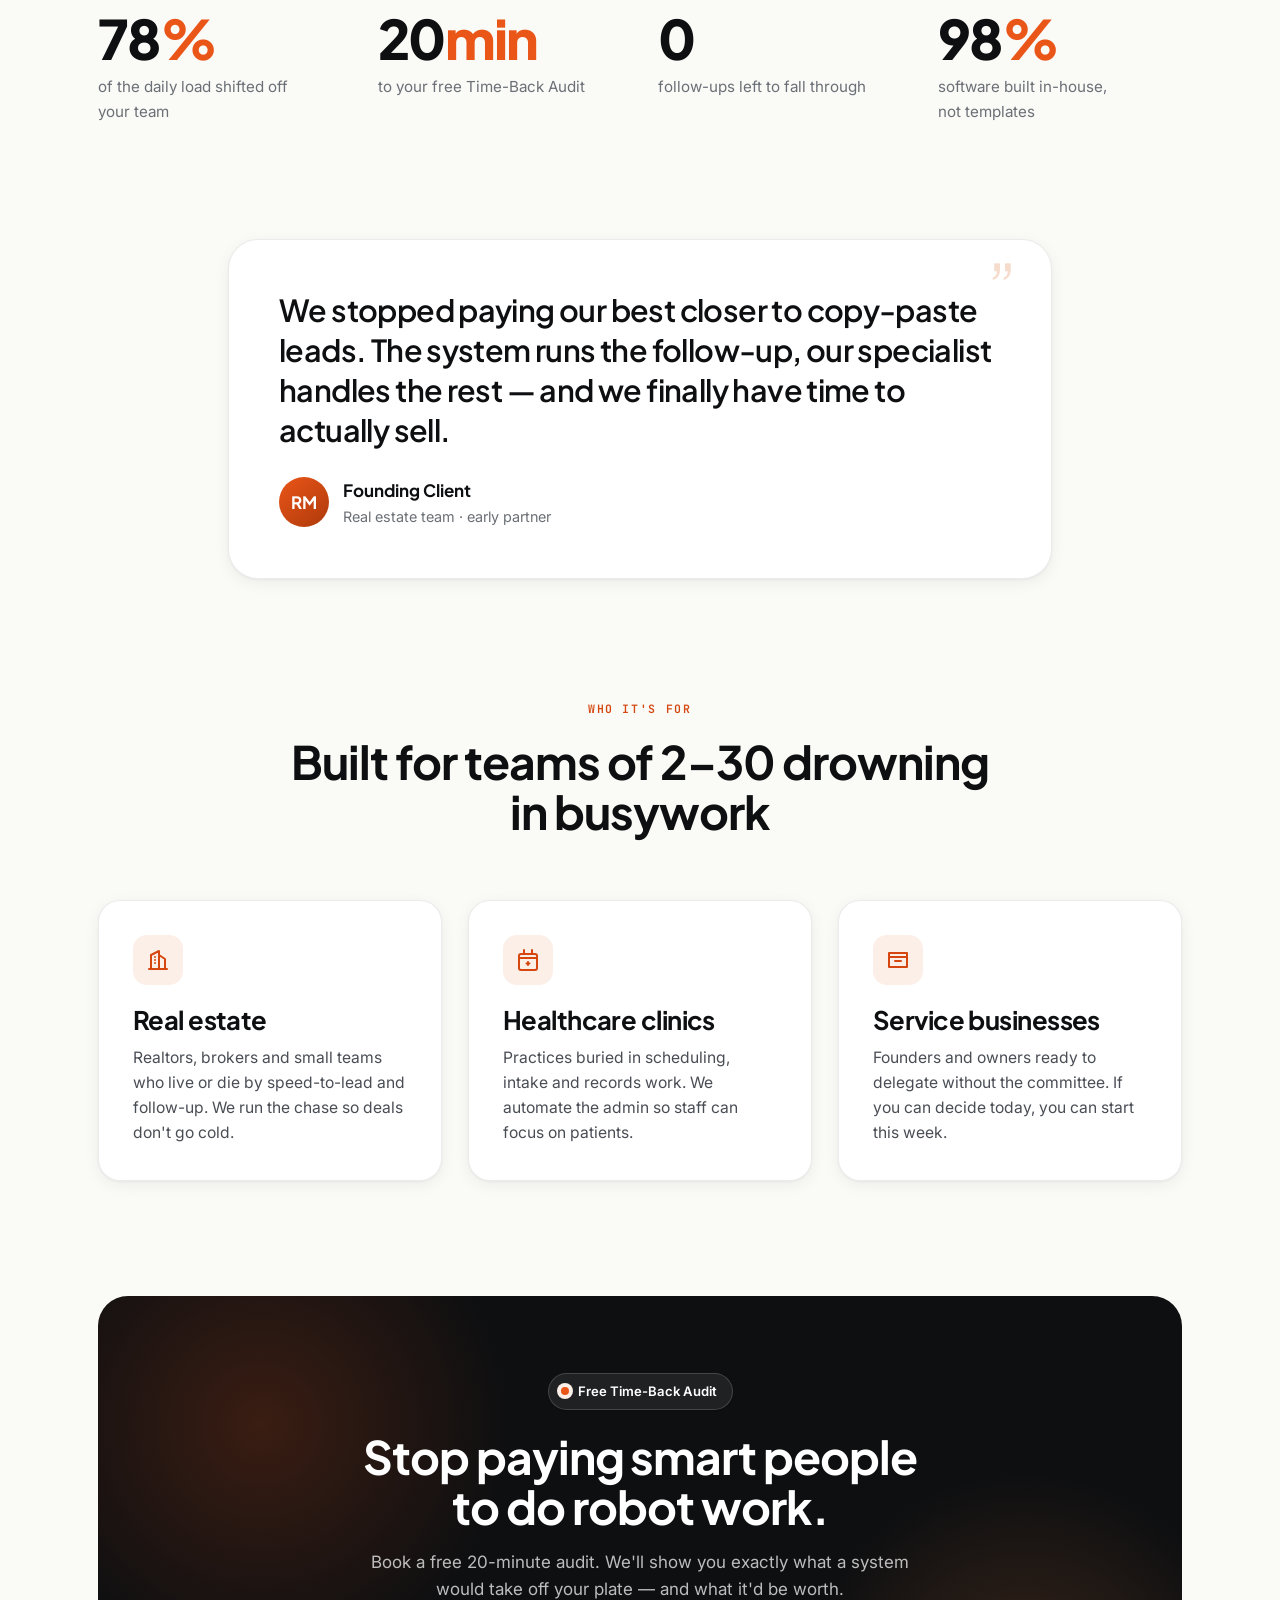
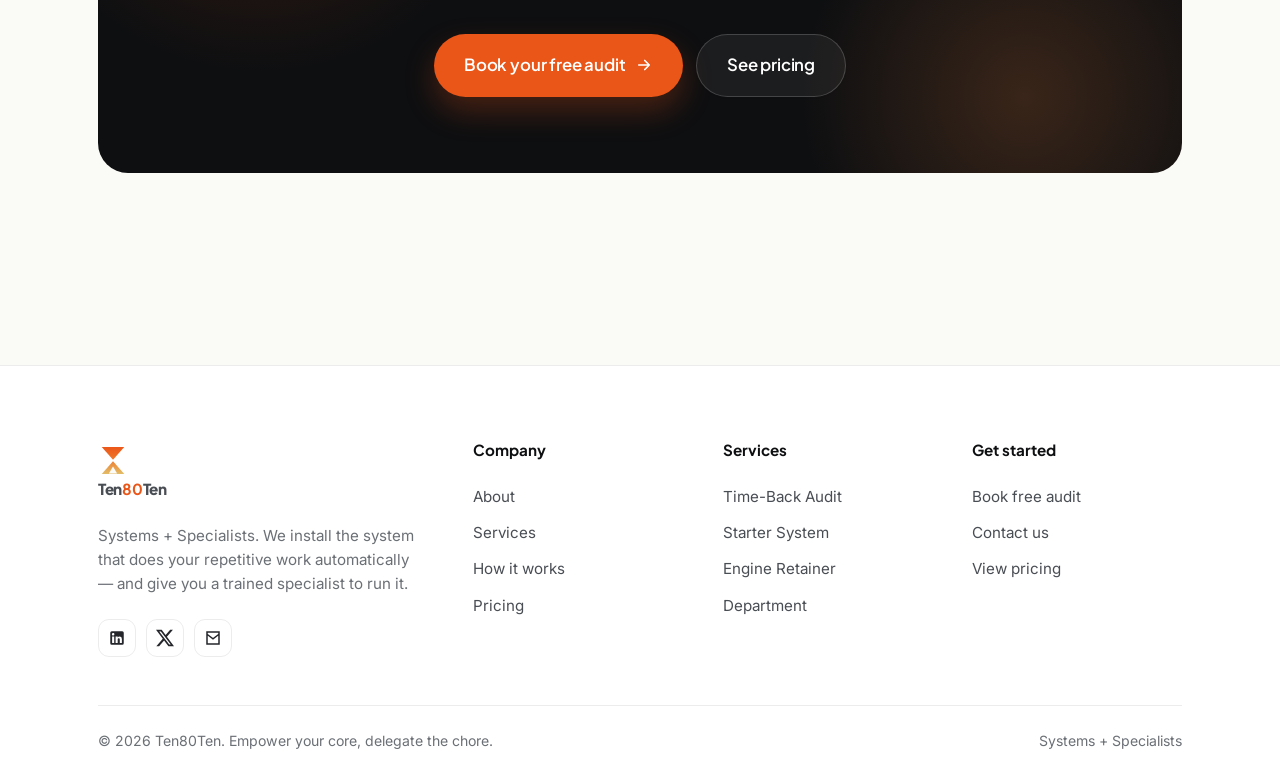
==== commit c0e2eda2: "Redesign: Automora-style Systems + Specialists site (shared assets) Full visual redesign to a calm w" ====
--- a/index.html
+++ b/index.html
@@ -1,474 +1,412 @@
 <!DOCTYPE html>
 <html lang="en">
 <head>
-<meta charset="UTF-8" />
-<meta name="viewport" content="width=device-width, initial-scale=1" />
-<title>Ten80Ten — Systems + Specialists that do your repetitive work</title>
-<meta name="description" content="Ten80Ten installs the automation system that handles your repetitive work — and gives you a trained specialist to run it. Empower your core, delegate the chore." />
-<meta property="og:type" content="website" />
-<meta property="og:site_name" content="Ten80Ten" />
-<meta property="og:title" content="Ten80Ten — Systems + Specialists" />
-<meta property="og:description" content="We install the system that does your repetitive work automatically — and give you a trained specialist to run it." />
-<meta property="og:url" content="https://xcaloii.github.io/projectxten80ten/" />
-<meta property="og:image" content="https://xcaloii.github.io/projectxten80ten/assets/img/og-image.png" />
-<meta property="og:image:width" content="1200" />
-<meta property="og:image:height" content="630" />
-<meta name="twitter:card" content="summary_large_image" />
-<meta name="twitter:title" content="Ten80Ten — Systems + Specialists" />
-<meta name="twitter:description" content="We install the system that does your repetitive work automatically — and give you a trained specialist to run it." />
-<meta name="twitter:image" content="https://xcaloii.github.io/projectxten80ten/assets/img/og-image.png" />
-<link rel="preconnect" href="https://fonts.googleapis.com" />
-<link rel="preconnect" href="https://fonts.gstatic.com" crossorigin />
-<link href="https://fonts.googleapis.com/css2?family=Schibsted+Grotesk:wght@400;500;600;700&family=Inter:wght@400;500;600&family=Instrument+Serif:ital@0;1&display=swap" rel="stylesheet" />
-<link rel="stylesheet" href="assets/css/styles.css" />
-<link rel="icon" type="image/webp" href="assets/img/ten80ten-mark.webp" />
+  <meta charset="UTF-8" />
+  <meta name="viewport" content="width=device-width, initial-scale=1" />
+  <title>Ten80Ten — Systems + Specialists. Empower Your Core, Delegate The Chore.</title>
+  <meta name="description" content="Ten80Ten installs the system that does your repetitive work automatically — and gives you a trained specialist to run it. Stop paying smart people to do robot work." />
+  <meta property="og:title" content="Ten80Ten — Systems + Specialists" />
+  <meta property="og:description" content="We don't rent you a VA. We install a system — and give you a trained specialist to run it." />
+  <meta property="og:type" content="website" />
+  <meta property="og:image" content="assets/img/og-image.png" />
+  <link rel="preconnect" href="https://fonts.googleapis.com" />
+  <link rel="preconnect" href="https://fonts.gstatic.com" crossorigin />
+  <link href="https://fonts.googleapis.com/css2?family=Plus+Jakarta+Sans:wght@500;600;700;800&family=Inter:wght@400;500;600&family=JetBrains+Mono:wght@500;600&display=swap" rel="stylesheet" />
+  <link rel="icon" type="image/svg+xml" href="assets/img/ten80ten-mark.svg" />
+  <link rel="stylesheet" href="assets/styles.css" />
 </head>
 <body>
 
-<!-- ================= HEADER ================= -->
-<header class="site-header">
-  <div class="container nav">
-    <a class="brand" href="index.html" aria-label="Ten80Ten home">
-      <img class="mark" src="assets/img/ten80ten-mark.webp" alt="" width="40" height="40" />
-      <span>Ten<b>80</b>Ten</span>
-    </a>
-    <nav class="nav-links" aria-label="Primary">
-      <a href="services.html">Services</a>
-      <a href="platform.html">Platform</a>
-      <a href="about.html">About</a>
-      <a href="pricing.html">Pricing</a>
-      <a href="contact.html">Contact</a>
-    </nav>
-    <div class="nav-cta">
-      <a class="btn btn--ghost" href="contact.html">Free Time-Back Audit</a>
-      <a class="btn btn--primary" href="contact.html#book">Book a call
-        <svg viewBox="0 0 24 24" fill="none" stroke="currentColor" stroke-width="2.2" stroke-linecap="round" stroke-linejoin="round"><path d="M5 12h14M13 6l6 6-6 6"/></svg>
+  <!-- ============ NAV ============ -->
+  <header class="nav">
+    <div class="container">
+      <a href="index.html" class="brand" aria-label="Ten80Ten home">
+        <img class="brand-mark" src="assets/img/ten80ten-mark.svg" alt="" width="30" height="33" />
+        Ten<b>80</b>Ten
       </a>
-      <button class="nav-toggle" aria-label="Open menu" aria-expanded="false"><span></span></button>
+      <nav class="nav-links" aria-label="Primary">
+        <a href="services.html" data-nav="services.html">Services</a>
+        <a href="about.html#framework" data-nav="about.html">How it works</a>
+        <a href="pricing.html" data-nav="pricing.html">Pricing</a>
+        <a href="about.html" data-nav="about.html">About</a>
+        <a href="contact.html" data-nav="contact.html">Contact</a>
+      </nav>
+      <div class="nav-cta">
+        <a href="contact.html" class="btn btn-primary" data-magnetic>Book free audit
+          <svg viewBox="0 0 24 24" fill="none" stroke="currentColor" stroke-width="2.2" stroke-linecap="round" stroke-linejoin="round" aria-hidden="true"><path d="M5 12h14M13 6l6 6-6 6"/></svg>
+        </a>
+        <button class="nav-toggle" aria-label="Open menu" aria-expanded="false"><span></span><span></span><span></span></button>
+      </div>
     </div>
+  </header>
+
+  <div class="mobile-menu" aria-label="Mobile navigation">
+    <a href="services.html" class="m-link">Services</a>
+    <a href="about.html#framework" class="m-link">How it works</a>
+    <a href="pricing.html" class="m-link">Pricing</a>
+    <a href="about.html" class="m-link">About</a>
+    <a href="contact.html" class="m-link">Contact</a>
+    <a href="contact.html" class="btn btn-primary btn-lg btn-block">Book free Time-Back Audit</a>
   </div>
-  <div class="mobile-menu" aria-label="Mobile">
-    <a href="services.html">Services</a>
-    <a href="platform.html">Platform</a>
-    <a href="about.html">About</a>
-    <a href="pricing.html">Pricing</a>
-    <a href="contact.html">Contact</a>
-    <a class="btn btn--primary" href="contact.html#book">Book a call</a>
-  </div>
-</header>
-
-<main>
-<!-- ================= HERO ================= -->
-<section class="o-hero">
-  <div class="container">
-    <div class="o-hero-card" data-reveal>
-      <img src="https://picsum.photos/seed/t80-hero/1500/950" alt="" fetchpriority="high" />
-      <div class="scrim"></div>
-      <div class="grain"></div>
-      <div class="o-stat-badge">
-        <div class="n">500+</div>
-        <div class="t">Businesses staffed &amp; automated</div>
-      </div>
-      <div class="o-hero-inner">
-        <span class="eyebrow" style="color:#fff">Systems + Specialists</span>
-        <h1 style="margin-top:18px">Stop paying smart people to do <span class="serif">robot work.</span></h1>
-        <p class="sub">We don't rent you a virtual assistant — we install the system that handles your repetitive work automatically, and give you a trained specialist to run it.</p>
-        <div class="hero-actions">
-          <a class="btn btn--primary btn--lg" href="contact.html#book">Book a discovery call
-            <svg viewBox="0 0 24 24" fill="none" stroke="currentColor" stroke-width="2.2" stroke-linecap="round" stroke-linejoin="round"><path d="M5 12h14M13 6l6 6-6 6"/></svg></a>
-          <a class="btn btn--ghost btn--lg" href="platform.html">Explore the platform</a>
-        </div>
+
+  <main>
+    <!-- ============ HERO ============ -->
+    <section class="hero">
+      <div class="hero-grid-bg"></div>
+      <div class="hero-glow" data-parallax="-24"></div>
+      <div class="hero-glow two" data-parallax="18"></div>
+      <div class="container">
+        <div class="hero-layout">
+          <div class="hero-copy">
+            <span class="eyebrow" data-reveal><span class="dot"></span>Systems&nbsp;+&nbsp;Specialists</span>
+            <h1 class="h-display" data-reveal data-delay="80">Empower your core,<br><span class="ink-grad">delegate the chore.</span></h1>
+            <p class="lead" data-reveal data-delay="160">We install the system that does your repetitive work automatically — and give you a trained specialist to run it. Don't pay a smart person to do robot work.</p>
+            <div class="hero-actions" data-reveal data-delay="240">
+              <a href="contact.html" class="btn btn-primary btn-lg" data-magnetic>Book free Time-Back Audit
+                <svg viewBox="0 0 24 24" fill="none" stroke="currentColor" stroke-width="2.2" stroke-linecap="round" stroke-linejoin="round" aria-hidden="true"><path d="M5 12h14M13 6l6 6-6 6"/></svg>
+              </a>
+              <a href="services.html" class="btn btn-ghost btn-lg">See how it works</a>
+            </div>
+            <div class="hero-assure" data-reveal data-delay="320">
+              <span><svg viewBox="0 0 24 24" fill="none" stroke="currentColor" stroke-width="2.4" stroke-linecap="round" stroke-linejoin="round" aria-hidden="true"><path d="M20 6 9 17l-5-5"/></svg>20-minute diagnostic</span>
+              <span><svg viewBox="0 0 24 24" fill="none" stroke="currentColor" stroke-width="2.4" stroke-linecap="round" stroke-linejoin="round" aria-hidden="true"><path d="M20 6 9 17l-5-5"/></svg>No obligation</span>
+              <span><svg viewBox="0 0 24 24" fill="none" stroke="currentColor" stroke-width="2.4" stroke-linecap="round" stroke-linejoin="round" aria-hidden="true"><path d="M20 6 9 17l-5-5"/></svg>Outcome-based pricing</span>
+            </div>
+          </div>
+
+          <div class="hero-visual" data-reveal="scale" data-delay="200">
+            <div class="glass-panel float-y" data-parallax="-10">
+              <div style="display:flex;align-items:center;gap:8px;padding:6px 8px 16px;">
+                <span style="width:11px;height:11px;border-radius:50%;background:#FF5F57"></span>
+                <span style="width:11px;height:11px;border-radius:50%;background:#FEBC2E"></span>
+                <span style="width:11px;height:11px;border-radius:50%;background:#28C840"></span>
+                <span class="mono-label" style="margin-left:auto;color:var(--muted)">ten80ten · live</span>
+              </div>
+              <div style="background:var(--surface-2);border:1px solid var(--line);border-radius:16px;padding:18px;">
+                <div style="display:flex;justify-content:space-between;align-items:center;margin-bottom:16px;">
+                  <strong style="font-family:var(--font-display);color:var(--ink)">Follow-up engine</strong>
+                  <span class="chip" style="padding:5px 12px;font-size:.78rem;color:var(--accent-700);background:var(--accent-soft);border-color:var(--accent-tint)"><span style="width:7px;height:7px;border-radius:50%;background:var(--accent);display:inline-block"></span>Running</span>
+                </div>
+                <div class="mock-rows">
+                  <div class="mock-row"><span class="md-ic ok"><svg viewBox="0 0 24 24" fill="none" stroke="currentColor" stroke-width="3" stroke-linecap="round" stroke-linejoin="round" aria-hidden="true"><path d="M20 6 9 17l-5-5"/></svg></span>New lead captured → CRM</div>
+                  <div class="mock-row"><span class="md-ic ok"><svg viewBox="0 0 24 24" fill="none" stroke="currentColor" stroke-width="3" stroke-linecap="round" stroke-linejoin="round" aria-hidden="true"><path d="M20 6 9 17l-5-5"/></svg></span>Welcome sequence sent</div>
+                  <div class="mock-row"><span class="md-ic run"></span>Booking reminder scheduled</div>
+                  <div class="mock-row dim"><span class="md-ic"></span>Specialist review · 4:00pm</div>
+                </div>
+              </div>
+              <div style="display:grid;grid-template-columns:1fr 1fr;gap:12px;margin-top:14px;">
+                <div class="mini-stat"><div class="ms-num">18.5<span style="color:var(--accent)">h</span></div><div class="ms-lbl">Saved this week</div></div>
+                <div class="mini-stat"><div class="ms-num">0<span style="color:var(--accent)"> missed</span></div><div class="ms-lbl">Follow-ups</div></div>
+              </div>
+            </div>
+          </div>
+        </div>
+      </div>
+    </section>
+
+    <style>
+      .mock-rows { display:grid; gap:10px; }
+      .mock-row { display:flex; align-items:center; gap:11px; font-size:.92rem; color:var(--body); font-weight:500; }
+      .mock-row.dim { color:var(--muted); }
+      .md-ic { width:22px;height:22px;border-radius:7px;display:grid;place-items:center;flex-shrink:0;background:var(--bg-soft);border:1px solid var(--line); }
+      .md-ic.ok { background:var(--accent-soft);color:var(--accent-600);border-color:var(--accent-tint); }
+      .md-ic.ok svg { width:13px;height:13px; }
+      .md-ic.run { background:#FFF7ED; position:relative; }
+      .md-ic.run::after { content:"";position:absolute;inset:0;border-radius:7px;border:2px solid var(--accent);border-top-color:transparent;animation:spin .9s linear infinite; }
+      @keyframes spin { to { transform:rotate(360deg); } }
+      @media (prefers-reduced-motion: reduce){ .md-ic.run::after{ animation:none; } }
+      .mini-stat { background:var(--surface-2);border:1px solid var(--line);border-radius:14px;padding:14px 16px; }
+      .ms-num { font-family:var(--font-display);font-weight:800;font-size:1.5rem;color:var(--ink);letter-spacing:-.02em; }
+      .ms-lbl { color:var(--muted);font-size:.8rem;margin-top:2px; }
+      .cost-row { display:flex;justify-content:space-between;font-size:.95rem;color:var(--body);font-weight:500 }
+      .cost-row b { font-family:var(--font-display);color:var(--ink) }
+      .cost-bar { height:8px;border-radius:8px;background:var(--bg-soft);overflow:hidden;margin-top:-8px }
+      .cost-bar i { display:block;height:100%;border-radius:8px;background:var(--ink-2) }
+    </style>
+
+    <!-- ============ TRUST MARQUEE ============ -->
+    <section class="section-sm" style="padding-block: 8px 40px;">
+      <div class="container">
+        <p style="text-align:center;color:var(--muted);font-size:.85rem;font-weight:500;letter-spacing:.02em;margin-bottom:26px;" data-reveal>Built for teams that are drowning in repetitive work</p>
+        <div class="marquee">
+          <div class="marquee-track">
+            <span class="marquee-item"><svg viewBox="0 0 24 24" fill="none" stroke="currentColor" stroke-width="2" aria-hidden="true"><path d="M3 21h18M5 21V7l8-4v18M19 21V11l-6-4"/></svg>Real Estate Teams</span>
+            <span class="marquee-item"><svg viewBox="0 0 24 24" fill="none" stroke="currentColor" stroke-width="2" aria-hidden="true"><path d="M12 8v8M8 12h8M22 12a10 10 0 1 1-20 0 10 10 0 0 1 20 0Z"/></svg>Healthcare Clinics</span>
+            <span class="marquee-item"><svg viewBox="0 0 24 24" fill="none" stroke="currentColor" stroke-width="2" aria-hidden="true"><path d="M3 9h18M9 21V9M3 5h18v16H3z"/></svg>Service Businesses</span>
+            <span class="marquee-item"><svg viewBox="0 0 24 24" fill="none" stroke="currentColor" stroke-width="2" aria-hidden="true"><path d="M16 21v-2a4 4 0 0 0-8 0v2M12 11a4 4 0 1 0 0-8 4 4 0 0 0 0 8Z"/></svg>Founders &amp; Owners</span>
+            <span class="marquee-item"><svg viewBox="0 0 24 24" fill="none" stroke="currentColor" stroke-width="2" aria-hidden="true"><path d="M3 21h18M5 21V7l8-4v18M19 21V11l-6-4"/></svg>Brokers</span>
+            <span class="marquee-item"><svg viewBox="0 0 24 24" fill="none" stroke="currentColor" stroke-width="2" aria-hidden="true"><path d="M12 8v8M8 12h8M22 12a10 10 0 1 1-20 0 10 10 0 0 1 20 0Z"/></svg>Small Practices</span>
+            <span class="marquee-item"><svg viewBox="0 0 24 24" fill="none" stroke="currentColor" stroke-width="2" aria-hidden="true"><path d="M3 21h18M5 21V7l8-4v18M19 21V11l-6-4"/></svg>Real Estate Teams</span>
+            <span class="marquee-item"><svg viewBox="0 0 24 24" fill="none" stroke="currentColor" stroke-width="2" aria-hidden="true"><path d="M12 8v8M8 12h8M22 12a10 10 0 1 1-20 0 10 10 0 0 1 20 0Z"/></svg>Healthcare Clinics</span>
+            <span class="marquee-item"><svg viewBox="0 0 24 24" fill="none" stroke="currentColor" stroke-width="2" aria-hidden="true"><path d="M3 9h18M9 21V9M3 5h18v16H3z"/></svg>Service Businesses</span>
+            <span class="marquee-item"><svg viewBox="0 0 24 24" fill="none" stroke="currentColor" stroke-width="2" aria-hidden="true"><path d="M16 21v-2a4 4 0 0 0-8 0v2M12 11a4 4 0 1 0 0-8 4 4 0 0 0 0 8Z"/></svg>Founders &amp; Owners</span>
+            <span class="marquee-item"><svg viewBox="0 0 24 24" fill="none" stroke="currentColor" stroke-width="2" aria-hidden="true"><path d="M3 21h18M5 21V7l8-4v18M19 21V11l-6-4"/></svg>Brokers</span>
+          </div>
+        </div>
+      </div>
+    </section>
+
+    <!-- ============ PROBLEM ============ -->
+    <section class="section" id="problem">
+      <div class="container">
+        <div class="split">
+          <div class="split-copy" data-reveal="left">
+            <span class="mono-label">The problem</span>
+            <h2 style="margin-top:16px;">Stop paying a closer to do data entry.</h2>
+            <p class="lead" style="margin-top:18px;">Your best people are stuck doing rules-based busywork — chasing follow-ups, copying records, scheduling, updating the CRM. It's expensive, it's slow, and it quietly caps your growth.</p>
+            <ul class="check-list" data-stagger="90">
+              <li data-reveal><span class="ck"><svg viewBox="0 0 24 24" fill="none" stroke="currentColor" stroke-width="3" stroke-linecap="round" stroke-linejoin="round" aria-hidden="true"><path d="M18 6 6 18M6 6l12 12"/></svg></span>Leads slip through the cracks because nobody followed up in time.</li>
+              <li data-reveal><span class="ck"><svg viewBox="0 0 24 24" fill="none" stroke="currentColor" stroke-width="3" stroke-linecap="round" stroke-linejoin="round" aria-hidden="true"><path d="M18 6 6 18M6 6l12 12"/></svg></span>Hours vanish into copy-paste work software should be doing.</li>
+              <li data-reveal><span class="ck"><svg viewBox="0 0 24 24" fill="none" stroke="currentColor" stroke-width="3" stroke-linecap="round" stroke-linejoin="round" aria-hidden="true"><path d="M18 6 6 18M6 6l12 12"/></svg></span>Hiring more headcount just adds more chaos to manage.</li>
+            </ul>
+          </div>
+          <div class="split-visual" data-reveal="right">
+            <div class="card" style="padding:0;overflow:hidden;border-radius:var(--r-xl)">
+              <div style="padding:26px 28px;border-bottom:1px solid var(--line);display:flex;justify-content:space-between;align-items:center">
+                <strong style="font-family:var(--font-display);color:var(--ink);font-size:1.05rem">Where the day goes</strong>
+                <span class="mono-label">before</span>
+              </div>
+              <div style="padding:24px 28px;display:grid;gap:18px">
+                <div class="cost-row"><span>Repetitive admin &amp; data entry</span><b>62%</b></div>
+                <div class="cost-bar"><i style="width:62%"></i></div>
+                <div class="cost-row"><span>Follow-up &amp; scheduling</span><b>23%</b></div>
+                <div class="cost-bar"><i style="width:23%"></i></div>
+                <div class="cost-row"><span style="color:var(--accent-700);font-weight:600">Actual high-value work</span><b style="color:var(--accent-700)">15%</b></div>
+                <div class="cost-bar"><i style="width:15%;background:var(--accent)"></i></div>
+              </div>
+            </div>
+          </div>
+        </div>
+      </div>
+    </section>
+
+    <!-- ============ THE MODEL ============ -->
+    <section class="section" id="model" style="background:var(--surface);border-block:1px solid var(--line)">
+      <div class="container">
+        <div class="section-head center">
+          <span class="mono-label" data-reveal>The model</span>
+          <h2 data-reveal data-delay="60">Systems <span class="text-accent">+</span> Specialists</h2>
+          <p class="lead" data-reveal data-delay="120">We don't rent you a pair of hands. We install a complete operating system — and put a trained driver behind the wheel.</p>
+        </div>
+        <div class="grid grid-3" data-stagger="110">
+          <article class="card hoverable" data-reveal>
+            <div class="card-icon"><svg viewBox="0 0 24 24" fill="none" stroke="currentColor" stroke-width="2" stroke-linecap="round" stroke-linejoin="round" aria-hidden="true"><path d="M5 17h14M5 17a2 2 0 0 1-2-2V9a2 2 0 0 1 2-2h14a2 2 0 0 1 2 2v6a2 2 0 0 1-2 2M7 17v2M17 17v2M8 11h8"/></svg></div>
+            <h3>The Car — your system</h3>
+            <p>A custom-built workflow that captures, routes, and runs your repetitive processes end to end. It's the vehicle that carries the daily load.</p>
+          </article>
+          <article class="card hoverable" data-reveal>
+            <div class="card-icon"><svg viewBox="0 0 24 24" fill="none" stroke="currentColor" stroke-width="2" stroke-linecap="round" stroke-linejoin="round" aria-hidden="true"><path d="M14 4h-4v4H6l6 8 6-8h-4V4ZM4 20h16"/></svg></div>
+            <h3>The Engine — custom software</h3>
+            <p>Full-stack automation built in-house — not duct-taped templates. It powers the system and does the robot work, reliably, every time.</p>
+          </article>
+          <article class="card hoverable" data-reveal>
+            <div class="card-icon"><svg viewBox="0 0 24 24" fill="none" stroke="currentColor" stroke-width="2" stroke-linecap="round" stroke-linejoin="round" aria-hidden="true"><path d="M16 21v-2a4 4 0 0 0-8 0v2M12 11a4 4 0 1 0 0-8 4 4 0 0 0 0 8Z"/></svg></div>
+            <h3>The Driver — your specialist</h3>
+            <p>A trained specialist who runs the system day to day, handles the exceptions, and keeps everything moving so you don't have to.</p>
+          </article>
+        </div>
+        <div style="text-align:center;margin-top:40px" data-reveal>
+          <a href="services.html" class="link-arrow">Explore what we install
+            <svg viewBox="0 0 24 24" fill="none" stroke="currentColor" stroke-width="2.2" stroke-linecap="round" stroke-linejoin="round" aria-hidden="true"><path d="M5 12h14M13 6l6 6-6 6"/></svg>
+          </a>
+        </div>
+      </div>
+    </section>
+
+    <!-- ============ 10/80/10 FRAMEWORK ============ -->
+    <section class="section" id="framework">
+      <div class="container">
+        <div class="section-head center">
+          <span class="mono-label" data-reveal>The 10/80/10 framework</span>
+          <h2 data-reveal data-delay="60">A simple split that gives you your week back</h2>
+          <p class="lead" data-reveal data-delay="120">Most of your work isn't strategic — it's repeatable. We move the 80% to the system, so you can spend your time on the 10% that actually matters.</p>
+        </div>
+        <div class="framework" data-stagger="120">
+          <div class="fw-step" data-reveal>
+            <div class="fw-num">10</div>
+            <h3>Setup</h3>
+            <p>We map your repetitive work and build the system that captures it — tailored to how you actually operate.</p>
+            <div class="fw-bar"><i data-w="10%"></i></div>
+            <span class="mono-label">map · build</span>
+          </div>
+          <div class="fw-step accent" data-reveal>
+            <div class="fw-num">80</div>
+            <h3>Delegate</h3>
+            <p>The system and your specialist carry the daily load — follow-ups, data, scheduling — automatically and reliably.</p>
+            <div class="fw-bar"><i data-w="100%"></i></div>
+            <span class="mono-label">automate · run</span>
+          </div>
+          <div class="fw-step" data-reveal>
+            <div class="fw-num">10</div>
+            <h3>Review</h3>
+            <p>Each month we monitor, report, and optimize — tightening the system so it keeps getting better over time.</p>
+            <div class="fw-bar"><i data-w="10%"></i></div>
+            <span class="mono-label">monitor · improve</span>
+          </div>
+        </div>
+      </div>
+    </section>
+
+    <!-- ============ SERVICES / OFFER LADDER ============ -->
+    <section class="section" id="services" style="background:var(--surface);border-block:1px solid var(--line)">
+      <div class="container">
+        <div class="section-head">
+          <span class="mono-label" data-reveal>What we do</span>
+          <h2 data-reveal data-delay="60">Start where it hurts. Scale when it works.</h2>
+          <p class="lead" data-reveal data-delay="120">A clear path from a free diagnostic to a fully-run department — pick the rung that fits today.</p>
+        </div>
+        <div class="bento" data-stagger="90">
+          <article class="card hoverable span-2 row-2" data-reveal style="display:flex;flex-direction:column;background:linear-gradient(165deg,var(--accent-soft),var(--surface))">
+            <span class="mono-label">01 · Free</span>
+            <h3 style="margin-top:14px">Time-Back Audit</h3>
+            <p style="margin-top:8px">A focused 20-minute diagnostic. We pinpoint exactly which repetitive work is draining your team — and show you what a system would take off your plate. No cost, no obligation.</p>
+            <ul class="feature-list" style="margin-top:auto">
+              <li><svg viewBox="0 0 24 24" fill="none" stroke="currentColor" stroke-width="2.4" stroke-linecap="round" stroke-linejoin="round" aria-hidden="true"><path d="M20 6 9 17l-5-5"/></svg>Map your biggest time drains</li>
+              <li><svg viewBox="0 0 24 24" fill="none" stroke="currentColor" stroke-width="2.4" stroke-linecap="round" stroke-linejoin="round" aria-hidden="true"><path d="M20 6 9 17l-5-5"/></svg>See your automation opportunities</li>
+            </ul>
+            <a href="contact.html" class="btn btn-primary">Book the audit</a>
+          </article>
+          <article class="card hoverable" data-reveal>
+            <span class="mono-label">02 · Build</span>
+            <h3 style="margin-top:12px">Starter System</h3>
+            <p style="margin-top:8px">A one-time custom system that handles your single most painful process, end to end.</p>
+          </article>
+          <article class="card hoverable" data-reveal>
+            <span class="mono-label">03 · Core</span>
+            <h3 style="margin-top:12px">Engine Retainer</h3>
+            <p style="margin-top:8px">Systems + a dedicated specialist on a monthly retainer — the daily load, handled.</p>
+          </article>
+          <article class="card hoverable span-2" data-reveal style="display:flex;align-items:center;justify-content:space-between;gap:20px;flex-wrap:wrap">
+            <div>
+              <span class="mono-label">04 · Scale</span>
+              <h3 style="margin-top:12px">Department</h3>
+              <p style="margin-top:8px;max-width:420px">Multiple specialists and expanded automation that run an entire function of your business for you.</p>
+            </div>
+            <a href="services.html" class="btn btn-ghost">Compare all tiers
+              <svg viewBox="0 0 24 24" fill="none" stroke="currentColor" stroke-width="2.2" stroke-linecap="round" stroke-linejoin="round" aria-hidden="true"><path d="M5 12h14M13 6l6 6-6 6"/></svg>
+            </a>
+          </article>
+        </div>
+      </div>
+    </section>
+
+    <!-- ============ STATS ============ -->
+    <section class="section">
+      <div class="container">
+        <div class="section-head center">
+          <span class="mono-label" data-reveal>Why it works</span>
+          <h2 data-reveal data-delay="60">Hire the outcome, not the headcount</h2>
+        </div>
+        <div class="stats" data-stagger="90">
+          <div class="stat" data-reveal><div class="num"><span data-count="80">0</span><span class="suffix">%</span></div><p>of the daily load shifted off your team</p></div>
+          <div class="stat" data-reveal><div class="num"><span data-count="20">0</span><span class="suffix">min</span></div><p>to your free Time-Back Audit</p></div>
+          <div class="stat" data-reveal><div class="num"><span data-count="0">0</span></div><p>follow-ups left to fall through</p></div>
+          <div class="stat" data-reveal><div class="num"><span data-count="100">0</span><span class="suffix">%</span></div><p>software built in-house, not templates</p></div>
+        </div>
+      </div>
+    </section>
+
+    <!-- ============ TESTIMONIAL ============ -->
+    <section class="section" style="padding-top:0">
+      <div class="container" style="max-width:920px">
+        <div class="quote-card" data-reveal="scale">
+          <span class="qmark">&rdquo;</span>
+          <blockquote>We stopped paying our best closer to copy-paste leads. The system runs the follow-up, our specialist handles the rest — and we finally have time to actually sell.</blockquote>
+          <div class="quote-meta">
+            <div class="quote-avatar">RM</div>
+            <div><b>Founding Client</b><span>Real estate team · early partner</span></div>
+          </div>
+        </div>
+      </div>
+    </section>
+
+    <!-- ============ WHO IT'S FOR ============ -->
+    <section class="section" style="padding-top:0">
+      <div class="container">
+        <div class="section-head center">
+          <span class="mono-label" data-reveal>Who it's for</span>
+          <h2 data-reveal data-delay="60">Built for teams of 2–30 drowning in busywork</h2>
+        </div>
+        <div class="grid grid-3" data-stagger="100">
+          <article class="card hoverable" data-reveal>
+            <div class="card-icon"><svg viewBox="0 0 24 24" fill="none" stroke="currentColor" stroke-width="2" stroke-linecap="round" stroke-linejoin="round" aria-hidden="true"><path d="M3 21h18M5 21V7l8-4v18M19 21V11l-6-4M9 9v.01M9 12v.01M9 15v.01"/></svg></div>
+            <h3>Real estate</h3>
+            <p>Realtors, brokers and small teams who live or die by speed-to-lead and follow-up. We run the chase so deals don't go cold.</p>
+          </article>
+          <article class="card hoverable" data-reveal>
+            <div class="card-icon"><svg viewBox="0 0 24 24" fill="none" stroke="currentColor" stroke-width="2" stroke-linecap="round" stroke-linejoin="round" aria-hidden="true"><path d="M8 2v4M16 2v4M3 10h18M5 6h14a2 2 0 0 1 2 2v12a2 2 0 0 1-2 2H5a2 2 0 0 1-2-2V8a2 2 0 0 1 2-2ZM12 14v3M10.5 15.5h3"/></svg></div>
+            <h3>Healthcare clinics</h3>
+            <p>Practices buried in scheduling, intake and records work. We automate the admin so staff can focus on patients.</p>
+          </article>
+          <article class="card hoverable" data-reveal>
+            <div class="card-icon"><svg viewBox="0 0 24 24" fill="none" stroke="currentColor" stroke-width="2" stroke-linecap="round" stroke-linejoin="round" aria-hidden="true"><path d="M3 9h18M3 5h18v14H3zM9 13h6"/></svg></div>
+            <h3>Service businesses</h3>
+            <p>Founders and owners ready to delegate without the committee. If you can decide today, you can start this week.</p>
+          </article>
+        </div>
+      </div>
+    </section>
+
+    <!-- ============ CTA BAND ============ -->
+    <section class="section" style="padding-top:0">
+      <div class="container">
+        <div class="cta-band" data-reveal="scale">
+          <span class="glow-a"></span><span class="glow-b"></span>
+          <span class="eyebrow" style="background:rgba(255,255,255,.08);border-color:rgba(255,255,255,.16);color:#fff"><span class="dot"></span>Free Time-Back Audit</span>
+          <h2 style="margin-top:22px">Stop paying smart people<br>to do robot work.</h2>
+          <p>Book a free 20-minute audit. We'll show you exactly what a system would take off your plate — and what it'd be worth.</p>
+          <div class="cta-actions">
+            <a href="contact.html" class="btn btn-primary btn-lg" data-magnetic>Book your free audit
+              <svg viewBox="0 0 24 24" fill="none" stroke="currentColor" stroke-width="2.2" stroke-linecap="round" stroke-linejoin="round" aria-hidden="true"><path d="M5 12h14M13 6l6 6-6 6"/></svg>
+            </a>
+            <a href="pricing.html" class="btn btn-ghost btn-lg" style="background:rgba(255,255,255,.06);color:#fff;border-color:rgba(255,255,255,.18)">See pricing</a>
+          </div>
+        </div>
+      </div>
+    </section>
+  </main>
+
+  <!-- ============ FOOTER ============ -->
+  <footer class="footer">
+    <div class="container">
+      <div class="footer-grid">
+        <div class="footer-col about-col">
+          <a href="index.html" class="brand"><img class="brand-mark" src="assets/img/ten80ten-mark.svg" alt="" width="30" height="33" />Ten<b>80</b>Ten</a>
+          <p class="footer-about">Systems + Specialists. We install the system that does your repetitive work automatically — and give you a trained specialist to run it.</p>
+          <div class="footer-socials" style="margin-top:22px">
+            <a href="#" aria-label="LinkedIn"><svg viewBox="0 0 24 24" fill="currentColor" aria-hidden="true"><path d="M19 3a2 2 0 0 1 2 2v14a2 2 0 0 1-2 2H5a2 2 0 0 1-2-2V5a2 2 0 0 1 2-2h14m-.5 15.5v-5.3a3.26 3.26 0 0 0-3.26-3.26c-.85 0-1.84.52-2.32 1.3v-1.11h-2.79v8.37h2.79v-4.93c0-.77.62-1.4 1.39-1.4a1.4 1.4 0 0 1 1.4 1.4v4.93h2.79M6.88 8.56a1.68 1.68 0 0 0 1.68-1.68c0-.93-.75-1.69-1.68-1.69a1.69 1.69 0 0 0-1.69 1.69c0 .93.76 1.68 1.69 1.68m1.39 9.94v-8.37H5.5v8.37h2.77Z"/></svg></a>
+            <a href="#" aria-label="X"><svg viewBox="0 0 24 24" fill="currentColor" aria-hidden="true"><path d="M18.9 1.15h3.68l-8.04 9.19L24 22.85h-7.41l-5.8-7.58-6.64 7.58H.46l8.6-9.83L0 1.15h7.59l5.24 6.93 6.07-6.93Zm-1.29 19.5h2.04L6.49 3.24H4.3l13.31 17.41Z"/></svg></a>
+            <a href="contact.html" aria-label="Email"><svg viewBox="0 0 24 24" fill="none" stroke="currentColor" stroke-width="2" aria-hidden="true"><path d="M4 4h16v16H4zM4 7l8 6 8-6"/></svg></a>
+          </div>
+        </div>
+        <div class="footer-col">
+          <h5>Company</h5>
+          <a href="about.html">About</a>
+          <a href="services.html">Services</a>
+          <a href="about.html#framework">How it works</a>
+          <a href="pricing.html">Pricing</a>
+        </div>
+        <div class="footer-col">
+          <h5>Services</h5>
+          <a href="services.html">Time-Back Audit</a>
+          <a href="services.html">Starter System</a>
+          <a href="services.html">Engine Retainer</a>
+          <a href="services.html">Department</a>
+        </div>
+        <div class="footer-col">
+          <h5>Get started</h5>
+          <a href="contact.html">Book free audit</a>
+          <a href="contact.html">Contact us</a>
+          <a href="pricing.html">View pricing</a>
+        </div>
+      </div>
+      <div class="footer-bottom">
+        <span>© <span data-year>2026</span> Ten80Ten. Empower your core, delegate the chore.</span>
+        <span>Systems&nbsp;+&nbsp;Specialists</span>
       </div>
     </div>
-  </div>
-</section>
-
-<!-- ================= LOGO MARQUEE ================= -->
-<section class="section--tight">
-  <div class="container">
-    <div class="o-kicker" style="margin-bottom:26px" data-reveal><span class="muted" style="font-size:.82rem;letter-spacing:.08em;text-transform:uppercase">Built for the businesses drowning in repetitive work</span><span class="ln"></span></div>
-    <div class="marquee" data-reveal>
-      <div class="marquee-track">
-        <span class="marquee-item">Real Estate Teams</span>
-        <span class="marquee-item">Healthcare Clinics</span>
-        <span class="marquee-item">Call Centers</span>
-        <span class="marquee-item">Service Businesses</span>
-        <span class="marquee-item">Founders &amp; Agencies</span>
-        <span class="marquee-item" aria-hidden="true">Real Estate Teams</span>
-        <span class="marquee-item" aria-hidden="true">Healthcare Clinics</span>
-        <span class="marquee-item" aria-hidden="true">Call Centers</span>
-        <span class="marquee-item" aria-hidden="true">Service Businesses</span>
-        <span class="marquee-item" aria-hidden="true">Founders &amp; Agencies</span>
-      </div>
-    </div>
-  </div>
-</section>
-
-<!-- ================= IMAGE BAND ================= -->
-<section class="section--tight">
-  <div class="container">
-    <div class="o-band" data-reveal>
-      <img src="https://picsum.photos/seed/t80-band/1500/650" alt="" loading="lazy" />
-      <div class="scrim"></div>
-      <div class="cap">
-        <h3>Specialists working across time zones — so your systems never clock out.</h3>
-        <p>A vetted, distributed workforce paired with software that runs the moment they do.</p>
-      </div>
-    </div>
-  </div>
-</section>
-
-<!-- ================= ABOUT (numbered) ================= -->
-<section class="section">
-  <div class="container">
-    <div class="section-head" data-reveal>
-      <span class="eyebrow">What you get</span>
-      <h2>Three parts, one outcome: your time back.</h2>
-    </div>
-    <div class="grid cols-3" style="margin-top:48px">
-      <div class="o-numcard" data-reveal data-delay="1">
-        <div class="o-img"><img src="https://picsum.photos/seed/t80-systems/640/480" alt="" loading="lazy" /><span class="sheen"></span></div>
-        <div class="idx">01 / 03</div>
-        <h3>Systems</h3>
-        <p>Custom software that runs your repetitive workflows on autopilot — follow-up, intake, scheduling and reminders, built for your business.</p>
-      </div>
-      <div class="o-numcard" data-reveal data-delay="2">
-        <div class="o-img"><img src="https://picsum.photos/seed/t80-specialists/640/480" alt="" loading="lazy" /><span class="sheen"></span></div>
-        <div class="idx">02 / 03</div>
-        <h3>Specialists</h3>
-        <p>Vetted operators who run the system day to day — with an account manager, backup coverage and a six-month talent guarantee.</p>
-      </div>
-      <div class="o-numcard" data-reveal data-delay="3">
-        <div class="o-img"><img src="https://picsum.photos/seed/t80-support/640/480" alt="" loading="lazy" /><span class="sheen"></span></div>
-        <div class="idx">03 / 03</div>
-        <h3>Support</h3>
-        <p>Monthly monitoring, reporting and optimization. We tune the system as your business changes — you own the outcome, not a timesheet.</p>
-      </div>
-    </div>
-  </div>
-</section>
-
-<!-- ================= PHILOSOPHY ================= -->
-<section class="section panel">
-  <div class="container">
-    <div class="section-head center" data-reveal>
-      <span class="eyebrow">Our belief</span>
-      <h2>We install systems, not headcount.</h2>
-      <p class="lead">Traditional agencies rent you another pair of hands and leave the broken process untouched. We fix the process, build the system, then put a specialist on top — so the knowledge lives in the system, not someone's memory.</p>
-    </div>
-    <div class="o-phil" style="margin-top:48px">
-      <div data-reveal>
-        <div class="o-img" style="aspect-ratio:5/4"><img src="https://picsum.photos/seed/t80-phil/720/560" alt="" loading="lazy" /><span class="sheen"></span></div>
-      </div>
-      <div data-reveal data-delay="1">
-        <div class="o-phil-list">
-          <div class="hl"><div class="ic"><svg viewBox="0 0 24 24" fill="none" stroke="currentColor" stroke-width="1.9" stroke-linecap="round" stroke-linejoin="round"><path d="M12 2 2 7l10 5 10-5-10-5Z"/><path d="m2 17 10 5 10-5M2 12l10 5 10-5"/></svg></div><div><h4>Built for your workflow</h4><p>Every system is shaped around how your business actually runs — not forced into off-the-shelf software.</p></div></div>
-          <div class="hl"><div class="ic"><svg viewBox="0 0 24 24" fill="none" stroke="currentColor" stroke-width="1.9" stroke-linecap="round" stroke-linejoin="round"><path d="m9 11 3 3L22 4"/><path d="M21 12v7a2 2 0 0 1-2 2H5a2 2 0 0 1-2-2V5a2 2 0 0 1 2-2h11"/></svg></div><div><h4>Outcome ownership</h4><p>We're measured by the hours you reclaim and the work that gets handled — never by a clock.</p></div></div>
-          <div class="o-founder">
-            <span class="av">T8</span>
-            <div class="nm"><b>The Ten80Ten team</b><span>Systems + Specialists, since day one</span></div>
-          </div>
-          <a class="btn btn--dark btn--lg" href="about.html" style="margin-top:24px">More about us
-            <svg viewBox="0 0 24 24" fill="none" stroke="currentColor" stroke-width="2.2" stroke-linecap="round" stroke-linejoin="round"><path d="M5 12h14M13 6l6 6-6 6"/></svg></a>
-        </div>
-      </div>
-    </div>
-  </div>
-</section>
-
-<!-- ================= SERVICES ================= -->
-<section class="section">
-  <div class="container">
-    <div class="section-head" data-reveal>
-      <span class="eyebrow">What we build</span>
-      <h2>Software that works while a specialist runs it.</h2>
-      <p class="lead">Three building blocks, assembled into the right package for where you are today.</p>
-    </div>
-    <div class="o-services" style="margin-top:48px">
-      <div class="o-scard" data-reveal data-delay="1">
-        <div class="o-img"><img src="https://picsum.photos/seed/t80-auto/640/440" alt="" loading="lazy" /><span class="sheen"></span></div>
-        <div class="body">
-          <div class="top"><h3>Automation systems</h3><span class="count">120+ built</span></div>
-          <p>Platforms that run follow-up, intake, scheduling and reminders on autopilot.</p>
-          <div class="o-tags"><span>Follow-up</span><span>Intake</span><span>Reminders</span></div>
-          <a class="link-arrow" href="services.html">Explore <svg viewBox="0 0 24 24" fill="none" stroke="currentColor" stroke-width="2.2" stroke-linecap="round" stroke-linejoin="round"><path d="M5 12h14M13 6l6 6-6 6"/></svg></a>
-        </div>
-      </div>
-      <div class="o-scard" data-reveal data-delay="2">
-        <div class="o-img"><img src="https://picsum.photos/seed/t80-talent/640/440" alt="" loading="lazy" /><span class="sheen"></span></div>
-        <div class="body">
-          <div class="top"><h3>Trained specialists</h3><span class="count">40+ placed</span></div>
-          <p>Vetted operators who run your system day to day, with backup coverage.</p>
-          <div class="o-tags"><span>Vetted</span><span>Backup coverage</span><span>6-mo guarantee</span></div>
-          <a class="link-arrow" href="services.html">Explore <svg viewBox="0 0 24 24" fill="none" stroke="currentColor" stroke-width="2.2" stroke-linecap="round" stroke-linejoin="round"><path d="M5 12h14M13 6l6 6-6 6"/></svg></a>
-        </div>
-      </div>
-      <div class="o-scard" data-reveal data-delay="3">
-        <div class="o-img"><img src="https://picsum.photos/seed/t80-software/640/440" alt="" loading="lazy" /><span class="sheen"></span></div>
-        <div class="body">
-          <div class="top"><h3>Custom software</h3><span class="count">60+ shipped</span></div>
-          <p>Role-based portals, dashboards and internal tools, built full-stack.</p>
-          <div class="o-tags"><span>Portals</span><span>Dashboards</span><span>Full-stack</span></div>
-          <a class="link-arrow" href="platform.html">Explore <svg viewBox="0 0 24 24" fill="none" stroke="currentColor" stroke-width="2.2" stroke-linecap="round" stroke-linejoin="round"><path d="M5 12h14M13 6l6 6-6 6"/></svg></a>
-        </div>
-      </div>
-    </div>
-  </div>
-</section>
-
-<!-- ================= WORK / INDUSTRIES ================= -->
-<section class="section panel">
-  <div class="container">
-    <div class="section-head" data-reveal>
-      <span class="eyebrow">Where we work</span>
-      <h2>Industries we quietly run in the background.</h2>
-    </div>
-    <div class="o-filters" data-reveal style="margin-top:32px">
-      <span class="o-chip on">All <span class="c">35</span></span>
-      <span class="o-chip">Real estate <span class="c">12</span></span>
-      <span class="o-chip">Healthcare <span class="c">8</span></span>
-      <span class="o-chip">Call centers <span class="c">6</span></span>
-      <span class="o-chip">Service <span class="c">9</span></span>
-    </div>
-    <div class="o-work">
-      <div class="o-wcard" data-reveal data-delay="1">
-        <img src="https://picsum.photos/seed/t80-realestate/820/520" alt="" loading="lazy" />
-        <div class="scrim"></div>
-        <div class="meta"><div class="cat">Real estate</div><h3>Transaction coordination &amp; follow-up</h3><a class="link-arrow" href="services.html">View <svg viewBox="0 0 24 24" fill="none" stroke="currentColor" stroke-width="2.2" stroke-linecap="round" stroke-linejoin="round"><path d="M5 12h14M13 6l6 6-6 6"/></svg></a></div>
-      </div>
-      <div class="o-wcard" data-reveal data-delay="2">
-        <img src="https://picsum.photos/seed/t80-health/820/520" alt="" loading="lazy" />
-        <div class="scrim"></div>
-        <div class="meta"><div class="cat">Healthcare</div><h3>Scheduling, intake &amp; reminders</h3><a class="link-arrow" href="services.html">View <svg viewBox="0 0 24 24" fill="none" stroke="currentColor" stroke-width="2.2" stroke-linecap="round" stroke-linejoin="round"><path d="M5 12h14M13 6l6 6-6 6"/></svg></a></div>
-      </div>
-      <div class="o-wcard" data-reveal data-delay="1">
-        <img src="https://picsum.photos/seed/t80-callcenter/820/520" alt="" loading="lazy" />
-        <div class="scrim"></div>
-        <div class="meta"><div class="cat">Call centers</div><h3>Recording &amp; call-back automation</h3><a class="link-arrow" href="services.html">View <svg viewBox="0 0 24 24" fill="none" stroke="currentColor" stroke-width="2.2" stroke-linecap="round" stroke-linejoin="round"><path d="M5 12h14M13 6l6 6-6 6"/></svg></a></div>
-      </div>
-      <div class="o-wcard" data-reveal data-delay="2">
-        <img src="https://picsum.photos/seed/t80-service/820/520" alt="" loading="lazy" />
-        <div class="scrim"></div>
-        <div class="meta"><div class="cat">Service business</div><h3>Role-based portals &amp; dashboards</h3><a class="link-arrow" href="platform.html">View <svg viewBox="0 0 24 24" fill="none" stroke="currentColor" stroke-width="2.2" stroke-linecap="round" stroke-linejoin="round"><path d="M5 12h14M13 6l6 6-6 6"/></svg></a></div>
-      </div>
-    </div>
-  </div>
-</section>
-
-<!-- ================= PLATFORM ================= -->
-<section class="section">
-  <div class="container">
-    <div class="grid cols-2" style="align-items:center;gap:clamp(32px,5vw,64px)">
-      <div data-reveal>
-        <span class="eyebrow">The platform</span>
-        <h2 style="margin-block:16px 18px">Run a remote workforce in <span class="serif">real time.</span></h2>
-        <p class="muted" style="margin-bottom:22px">Beyond done-for-you systems, Ten80Ten runs a full platform: a vetted job marketplace plus a Chrome extension that tracks every shift live — with automatic timesheets and proof of work, all in one dashboard.</p>
-        <ul style="display:grid;gap:14px;margin-bottom:28px">
-          <li style="display:flex;gap:12px;align-items:flex-start"><svg viewBox="0 0 24 24" fill="none" stroke="var(--accent)" stroke-width="2.4" stroke-linecap="round" stroke-linejoin="round" style="width:20px;height:20px;flex:none;margin-top:2px"><path d="M20 6 9 17l-5-5"/></svg><span><b>Live shift tracking</b> — see who's working, to the second</span></li>
-          <li style="display:flex;gap:12px;align-items:flex-start"><svg viewBox="0 0 24 24" fill="none" stroke="var(--accent)" stroke-width="2.4" stroke-linecap="round" stroke-linejoin="round" style="width:20px;height:20px;flex:none;margin-top:2px"><path d="M20 6 9 17l-5-5"/></svg><span><b>Proof of work</b> — optional screenshots &amp; recordings</span></li>
-          <li style="display:flex;gap:12px;align-items:flex-start"><svg viewBox="0 0 24 24" fill="none" stroke="var(--accent)" stroke-width="2.4" stroke-linecap="round" stroke-linejoin="round" style="width:20px;height:20px;flex:none;margin-top:2px"><path d="M20 6 9 17l-5-5"/></svg><span><b>Automatic timesheets</b> — built as the work happens</span></li>
-          <li style="display:flex;gap:12px;align-items:flex-start"><svg viewBox="0 0 24 24" fill="none" stroke="var(--accent)" stroke-width="2.4" stroke-linecap="round" stroke-linejoin="round" style="width:20px;height:20px;flex:none;margin-top:2px"><path d="M20 6 9 17l-5-5"/></svg><span><b>Job marketplace</b> — fill roles from a vetted talent pool</span></li>
-        </ul>
-        <a class="btn btn--primary btn--lg" href="platform.html">Explore the platform
-          <svg viewBox="0 0 24 24" fill="none" stroke="currentColor" stroke-width="2.2" stroke-linecap="round" stroke-linejoin="round"><path d="M5 12h14M13 6l6 6-6 6"/></svg></a>
-      </div>
-      <div class="pf-bento" data-reveal data-delay="1" aria-hidden="true">
-        <div class="pf-shot">
-          <div class="pf-mini-card pf-mini-ring">
-            <div class="box"><svg viewBox="0 0 104 104" width="104" height="104"><circle cx="52" cy="52" r="45" fill="none" stroke="var(--accent-soft)" stroke-width="8"/><circle cx="52" cy="52" r="45" fill="none" stroke="var(--accent)" stroke-width="8" stroke-linecap="round" stroke-dasharray="283" stroke-dashoffset="44"/></svg><div class="tt"><div class="v">03:52:58</div><div class="l">ACTIVE</div></div></div>
-            <div class="meta"><div>Total<b>4:10</b></div><div>Billable<b>3:52</b></div></div>
-          </div>
-        </div>
-        <div class="pf-shot">
-          <div class="pf-mini-card pf-mini-job">
-            <div class="top"><span class="open">● Open</span><span class="rate">$5/hr</span></div>
-            <h5>Marketing Virtual Assistant</h5>
-            <div class="m">Remote · Full-time / Part-time</div>
-            <div class="apply">Apply now</div>
-          </div>
-        </div>
-        <div class="pf-shot">
-          <div class="pf-mini-card pf-mini-sheet">
-            <div class="h"><span>This week</span><span>159h</span></div>
-            <div class="pf-mini-rowr"><span class="d">Mon</span><span class="bar"><i style="width:82%"></i></span><span class="hrs">7.8</span></div>
-            <div class="pf-mini-rowr"><span class="d">Tue</span><span class="bar"><i style="width:64%"></i></span><span class="hrs">6.1</span></div>
-            <div class="pf-mini-rowr"><span class="d">Wed</span><span class="bar"><i style="width:95%"></i></span><span class="hrs">8.2</span></div>
-          </div>
-        </div>
-        <div class="pf-shot">
-          <div class="pf-mini-card pf-mini-an">
-            <div class="tiles">
-              <div class="tile"><div class="l">Hours</div><div class="v">1,592</div></div>
-              <div class="tile"><div class="l">On shift</div><div class="v up">27</div></div>
-            </div>
-            <div class="bars"><i style="height:42%"></i><i style="height:66%"></i><i style="height:50%"></i><i style="height:82%"></i><i style="height:70%"></i><i style="height:100%"></i><i style="height:88%"></i></div>
-          </div>
-        </div>
-      </div>
-    </div>
-  </div>
-</section>
-
-<!-- ================= PROCESS (10/80/10) ================= -->
-<section class="section">
-  <div class="container">
-    <div class="section-head" data-reveal>
-      <span class="eyebrow">The 10/80/10 framework</span>
-      <h2>How a chore becomes a system.</h2>
-    </div>
-    <div class="o-proc" style="margin-top:44px">
-      <div data-reveal>
-        <div class="o-img"><img src="https://picsum.photos/seed/t80-process/720/580" alt="" loading="lazy" /><span class="sheen"></span></div>
-      </div>
-      <div data-reveal data-delay="1">
-        <div class="o-pstep"><div class="no">10%</div><div><h3>Setup</h3><p>We map your repetitive work, then design and build the system to run it. You see it handle your exact task before you commit.</p></div></div>
-        <div class="o-pstep"><div class="no">80%</div><div><h3>Delegate</h3><p>System and specialist carry the daily load automatically — follow-ups, intake, reminders, scheduling, all handled.</p></div></div>
-        <div class="o-pstep"><div class="no">10%</div><div><h3>Review</h3><p>Monthly monitoring, reporting and optimization. We tune the system as your business changes.</p></div></div>
-      </div>
-    </div>
-  </div>
-</section>
-
-<!-- ================= TESTIMONIALS ================= -->
-<section class="section panel">
-  <div class="container">
-    <div class="o-testi" data-testi-group data-reveal>
-      <div class="o-bigstat">
-        <span class="eyebrow">Why teams switch</span>
-        <div class="n" style="margin-top:16px">94<span class="unit">%</span></div>
-        <p>of clients feel the difference within their first two weeks — typically reclaiming 15–20 hours a week.</p>
-      </div>
-      <div>
-        <div class="o-quote">
-          <div class="stars">★★★★★</div>
-          <blockquote>Within two weeks our follow-up just happened — without anyone chasing it. We got our evenings back and closed more deals doing less.</blockquote>
-          <div class="who"><span class="av">JM</span><div class="nm"><b>Jordan M.</b><span>Principal, Real Estate Team</span></div></div>
-        </div>
-        <div class="o-tabs">
-          <button class="on" data-initials="JM" data-name="Jordan M." data-role="Principal, Real Estate Team" data-quote="Within two weeks our follow-up just happened — without anyone chasing it. We got our evenings back and closed more deals doing less.">JM</button>
-          <button data-initials="DC" data-name="Dana C." data-role="Clinic Manager, Healthcare" data-quote="No-shows dropped almost overnight once reminders ran on their own. Our front desk finally has time to breathe.">DC</button>
-          <button data-initials="SP" data-name="Sam P." data-role="Founder, Service Business" data-quote="They didn't just hand me a VA — they built the system first. The work gets done whether anyone remembers it or not.">SP</button>
-        </div>
-      </div>
-    </div>
-  </div>
-</section>
-
-<!-- ================= JOURNAL ================= -->
-<section class="section">
-  <div class="container">
-    <div class="o-kicker" data-reveal style="margin-bottom:40px">
-      <div><span class="eyebrow">From the journal</span><h2 style="margin-top:14px">Notes on systems, specialists &amp; reclaiming time.</h2></div>
-    </div>
-    <div class="o-journal">
-      <article class="o-jcard" data-reveal data-delay="1">
-        <div class="o-img"><img src="https://picsum.photos/seed/t80-j1/640/400" alt="" loading="lazy" /><span class="sheen"></span></div>
-        <div class="body">
-          <div class="jmeta"><span class="tag">Build in public</span><span>6 min read</span></div>
-          <h3>What we automated first — and why it mattered most</h3>
-          <p>The follow-up engine is almost always the highest-leverage thing to hand off. Here's how we scope it.</p>
-          <a class="link-arrow" href="#">Read more <svg viewBox="0 0 24 24" fill="none" stroke="currentColor" stroke-width="2.2" stroke-linecap="round" stroke-linejoin="round"><path d="M5 12h14M13 6l6 6-6 6"/></svg></a>
-        </div>
-      </article>
-      <article class="o-jcard" data-reveal data-delay="2">
-        <div class="o-img"><img src="https://picsum.photos/seed/t80-j2/640/400" alt="" loading="lazy" /><span class="sheen"></span></div>
-        <div class="body">
-          <div class="jmeta"><span class="tag">Client results</span><span>4 min read</span></div>
-          <h3>From 20 lost hours a week to a system that runs itself</h3>
-          <p>A real-estate team's before-and-after — the hours saved, and where they went instead.</p>
-          <a class="link-arrow" href="#">Read more <svg viewBox="0 0 24 24" fill="none" stroke="currentColor" stroke-width="2.2" stroke-linecap="round" stroke-linejoin="round"><path d="M5 12h14M13 6l6 6-6 6"/></svg></a>
-        </div>
-      </article>
-      <article class="o-jcard" data-reveal data-delay="3">
-        <div class="o-img"><img src="https://picsum.photos/seed/t80-j3/640/400" alt="" loading="lazy" /><span class="sheen"></span></div>
-        <div class="body">
-          <div class="jmeta"><span class="tag">How-to</span><span>5 min read</span></div>
-          <h3>The 10/80/10 framework, explained in plain English</h3>
-          <p>Ten percent setup, eighty percent automated, ten percent review. Here's what each part means.</p>
-          <a class="link-arrow" href="about.html">Read more <svg viewBox="0 0 24 24" fill="none" stroke="currentColor" stroke-width="2.2" stroke-linecap="round" stroke-linejoin="round"><path d="M5 12h14M13 6l6 6-6 6"/></svg></a>
-        </div>
-      </article>
-    </div>
-  </div>
-</section>
-
-<!-- ================= CONTACT BAND ================= -->
-<section class="section">
-  <div class="container">
-    <div class="o-contact" data-reveal>
-      <img src="https://picsum.photos/seed/t80-contact/1500/700" alt="" loading="lazy" />
-      <div class="scrim"></div>
-      <div class="inner">
-        <img class="cta-logo" src="assets/img/ten80ten-logo.png" alt="Ten80Ten" width="74" height="74" />
-        <span class="eyebrow center" style="display:flex;justify-content:center;color:var(--accent-2);margin-bottom:16px">Worth a quick look?</span>
-        <h2>See where your time is leaking — in 20 minutes.</h2>
-        <p class="lead">We'll show you exactly which repetitive work to automate first, and what it'd take to run it. No pitch unless you ask for one.</p>
-        <div class="hero-actions">
-          <a class="btn btn--primary btn--lg" href="contact.html#book">Book your free audit
-            <svg viewBox="0 0 24 24" fill="none" stroke="currentColor" stroke-width="2.2" stroke-linecap="round" stroke-linejoin="round"><path d="M5 12h14M13 6l6 6-6 6"/></svg></a>
-          <a class="btn btn--ghost btn--lg" href="pricing.html">View pricing</a>
-        </div>
-      </div>
-    </div>
-  </div>
-</section>
-</main>
-
-<!-- ================= FOOTER ================= -->
-<footer class="site-footer">
-  <div class="container">
-    <div class="o-dispatch" data-reveal>
-      <div>
-        <h3 class="display">The Ten80Ten Dispatch</h3>
-        <p>Build-in-public notes, client results and automation how-tos. No spam, unsubscribe anytime.</p>
-      </div>
-      <form data-newsletter novalidate>
-        <input type="email" name="email" required placeholder="you@company.com" aria-label="Email address" />
-        <button type="submit" class="btn btn--primary">Subscribe</button>
-      </form>
-    </div>
-    <div class="footer-grid">
-      <div class="footer-about">
-        <a class="brand" href="index.html" aria-label="Ten80Ten home">
-          <img class="mark" src="assets/img/ten80ten-mark.webp" alt="" width="40" height="40" />
-          <span>Ten<b>80</b>Ten</span>
-        </a>
-        <p>Systems + Specialists. We install the system that does your repetitive work — and give you a trained specialist to run it.</p>
-        <a class="btn btn--dark" href="contact.html#book">Book a call</a>
-      </div>
-      <div>
-        <h4>Services</h4>
-        <a href="services.html">Automation systems</a>
-        <a href="services.html">Trained specialists</a>
-        <a href="services.html">Custom software</a>
-        <a href="contact.html#book">Free Time-Back Audit</a>
-      </div>
-      <div>
-        <h4>Company</h4>
-        <a href="platform.html">Platform</a>
-        <a href="about.html">About</a>
-        <a href="about.html">The 10/80/10 framework</a>
-        <a href="pricing.html">Pricing</a>
-        <a href="contact.html">Contact</a>
-      </div>
-      <div>
-        <h4>Get started</h4>
-        <a href="contact.html#book">Book a discovery call</a>
-        <a href="contact.html">Send a message</a>
-        <a href="mailto:hello@ten80ten.com">hello@ten80ten.com</a>
-      </div>
-    </div>
-    <div class="footer-bottom">
-      <span>© <span data-year>2026</span> Ten80Ten. All rights reserved.</span>
-      <div class="socials">
-        <a href="#" aria-label="LinkedIn"><svg viewBox="0 0 24 24" fill="currentColor"><path d="M4.98 3.5A2.5 2.5 0 1 1 0 3.5a2.5 2.5 0 0 1 4.98 0ZM.5 8h4V24h-4V8Zm7.5 0h3.8v2.2h.05c.53-1 1.83-2.2 3.77-2.2 4 0 4.75 2.65 4.75 6.1V24h-4v-7.1c0-1.7 0-3.9-2.37-3.9-2.38 0-2.75 1.85-2.75 3.77V24h-4V8Z"/></svg></a>
-        <a href="#" aria-label="X"><svg viewBox="0 0 24 24" fill="currentColor"><path d="M18.9 2H22l-7.5 8.6L23.3 22h-6.9l-5.4-7-6.2 7H1.7l8-9.2L.9 2h7.1l4.9 6.5L18.9 2Zm-1.2 18h1.9L7.1 4H5.1l12.6 16Z"/></svg></a>
-        <a href="#" aria-label="YouTube"><svg viewBox="0 0 24 24" fill="currentColor"><path d="M23 7.5a3 3 0 0 0-2.1-2.1C19 5 12 5 12 5s-7 0-8.9.4A3 3 0 0 0 1 7.5 31 31 0 0 0 .6 12 31 31 0 0 0 1 16.5a3 3 0 0 0 2.1 2.1C5 19 12 19 12 19s7 0 8.9-.4a3 3 0 0 0 2.1-2.1 31 31 0 0 0 .4-4.5 31 31 0 0 0-.4-4.5ZM9.8 15.3V8.7l5.7 3.3-5.7 3.3Z"/></svg></a>
-      </div>
-    </div>
-  </div>
-</footer>
-
-<script src="assets/js/main.js" defer></script>
+  </footer>
+
+  <script src="assets/app.js" defer></script>
 </body>
 </html>
--- a/assets/styles.css
+++ b/assets/styles.css
@@ -0,0 +1,519 @@
+/* ============================================================
+   Ten80Ten — Design System
+   "Systems + Specialists" — calm white, premium, orange accent
+   ============================================================ */
+
+/* ---------- Tokens ---------- */
+:root {
+  /* Surfaces */
+  --bg:        #FAFAF7;   /* calm warm white */
+  --bg-soft:   #F3F3EE;
+  --surface:   #FFFFFF;
+  --surface-2: #FBFBF9;
+
+  /* Ink / text */
+  --ink:    #0E0F11;      /* near-black headings */
+  --ink-2:  #24262B;
+  --body:   #494D54;      /* body text (>= 7:1 on white) */
+  --muted:  #6B7076;      /* captions (>= 4.5:1 on white) */
+  --faint:  #9AA0A6;
+
+  /* Accent — orange (deep/premium calm) */
+  --accent:      #EA5518;
+  --accent-600:  #D5470F;
+  --accent-700:  #AE3A0B;
+  --accent-soft: #FCEFE8;
+  --accent-tint: #F6DCCC;
+  --glow:        rgba(234, 85, 24, 0.20);
+
+  /* Lines & shadows */
+  --line:     rgba(14, 15, 17, 0.08);
+  --line-2:   rgba(14, 15, 17, 0.12);
+  --shadow-sm: 0 1px 2px rgba(16, 18, 22, 0.04), 0 1px 1px rgba(16,18,22,0.03);
+  --shadow:    0 4px 16px rgba(16, 18, 22, 0.06), 0 1px 3px rgba(16,18,22,0.05);
+  --shadow-md: 0 12px 32px rgba(16, 18, 22, 0.08), 0 2px 8px rgba(16,18,22,0.05);
+  --shadow-lg: 0 28px 60px rgba(16, 18, 22, 0.12), 0 6px 18px rgba(16,18,22,0.06);
+  --shadow-accent: 0 14px 30px rgba(234, 85, 24, 0.26);
+
+  /* Radius */
+  --r-xs: 8px;
+  --r-sm: 12px;
+  --r:    16px;
+  --r-lg: 22px;
+  --r-xl: 30px;
+  --pill: 999px;
+
+  /* Type */
+  --font-display: "Plus Jakarta Sans", system-ui, sans-serif;
+  --font-body:    "Inter", system-ui, sans-serif;
+  --font-mono:    "JetBrains Mono", ui-monospace, monospace;
+
+  /* Layout */
+  --container: 1180px;
+  --gutter: clamp(20px, 5vw, 48px);
+  --nav-h: 74px;
+
+  /* Motion */
+  --ease: cubic-bezier(0.22, 1, 0.36, 1);
+  --ease-in: cubic-bezier(0.4, 0, 1, 1);
+  --spring: cubic-bezier(0.34, 1.56, 0.64, 1);
+}
+
+/* ---------- Reset ---------- */
+*, *::before, *::after { box-sizing: border-box; }
+* { margin: 0; }
+html { -webkit-text-size-adjust: 100%; scroll-behavior: smooth; }
+@media (prefers-reduced-motion: reduce) { html { scroll-behavior: auto; } }
+
+body {
+  font-family: var(--font-body);
+  background: var(--bg);
+  color: var(--body);
+  line-height: 1.6;
+  font-size: 17px;
+  -webkit-font-smoothing: antialiased;
+  text-rendering: optimizeLegibility;
+  overflow-x: hidden;
+}
+
+img, svg, video { display: block; max-width: 100%; }
+a { color: inherit; text-decoration: none; }
+button { font: inherit; color: inherit; cursor: pointer; border: none; background: none; }
+ul { list-style: none; padding: 0; }
+::selection { background: var(--accent); color: #fff; }
+
+/* ---------- Typography ---------- */
+h1, h2, h3, h4 {
+  font-family: var(--font-display);
+  color: var(--ink);
+  line-height: 1.08;
+  letter-spacing: -0.022em;
+  font-weight: 700;
+}
+.h-display { font-size: clamp(2.6rem, 6vw, 4.6rem); font-weight: 800; line-height: 1.02; letter-spacing: -0.03em; }
+h1 { font-size: clamp(2.2rem, 5vw, 3.6rem); }
+h2 { font-size: clamp(1.9rem, 3.6vw, 2.9rem); }
+h3 { font-size: clamp(1.25rem, 2vw, 1.6rem); line-height: 1.18; }
+h4 { font-size: 1.1rem; line-height: 1.25; }
+
+p { text-wrap: pretty; }
+.lead { font-size: clamp(1.05rem, 1.6vw, 1.28rem); color: var(--body); line-height: 1.62; }
+
+.mono-label {
+  font-family: var(--font-mono);
+  font-size: 0.72rem;
+  font-weight: 600;
+  letter-spacing: 0.14em;
+  text-transform: uppercase;
+  color: var(--accent-600);
+}
+.text-accent { color: var(--accent-600); }
+.text-muted { color: var(--muted); }
+
+/* gradient ink for emphasis words */
+.ink-grad {
+  background: linear-gradient(105deg, var(--accent) 0%, #FF8A3D 60%, var(--accent) 100%);
+  -webkit-background-clip: text;
+  background-clip: text;
+  color: transparent;
+}
+
+/* ---------- Layout ---------- */
+.container { width: 100%; max-width: var(--container); margin-inline: auto; padding-inline: var(--gutter); }
+.section { padding-block: clamp(64px, 9vw, 130px); position: relative; }
+.section-sm { padding-block: clamp(48px, 6vw, 80px); }
+.stack > * + * { margin-top: 1.1rem; }
+
+.section-head { max-width: 720px; margin-bottom: clamp(40px, 5vw, 64px); }
+.section-head.center { margin-inline: auto; text-align: center; }
+.section-head .mono-label { margin-bottom: 18px; display: inline-block; }
+.section-head p { margin-top: 18px; }
+
+.eyebrow {
+  display: inline-flex; align-items: center; gap: 9px;
+  padding: 7px 15px 7px 12px;
+  background: var(--surface);
+  border: 1px solid var(--line);
+  border-radius: var(--pill);
+  font-size: 0.82rem; font-weight: 600; color: var(--ink-2);
+  box-shadow: var(--shadow-sm);
+}
+.eyebrow .dot {
+  width: 8px; height: 8px; border-radius: 50%;
+  background: var(--accent);
+  box-shadow: 0 0 0 4px var(--accent-soft);
+}
+
+/* ---------- Buttons ---------- */
+.btn {
+  --pad-y: 14px; --pad-x: 24px;
+  display: inline-flex; align-items: center; justify-content: center; gap: 9px;
+  padding: var(--pad-y) var(--pad-x);
+  border-radius: var(--pill);
+  font-family: var(--font-display);
+  font-weight: 600; font-size: 0.98rem;
+  letter-spacing: -0.01em;
+  white-space: nowrap;
+  transition: transform .35s var(--spring), box-shadow .35s var(--ease), background .25s, color .25s;
+  will-change: transform;
+}
+.btn svg { width: 18px; height: 18px; transition: transform .35s var(--ease); }
+.btn-primary {
+  background: var(--accent); color: #fff;
+  box-shadow: var(--shadow-accent);
+  position: relative; overflow: hidden;
+}
+.btn-primary::after {
+  content: ""; position: absolute; inset: 0;
+  background: linear-gradient(120deg, transparent 20%, rgba(255,255,255,.35) 50%, transparent 80%);
+  transform: translateX(-120%); transition: transform .7s var(--ease);
+}
+.btn-primary:hover { background: var(--accent-600); box-shadow: 0 18px 38px rgba(234,85,24,.36); }
+.btn-primary:hover::after { transform: translateX(120%); }
+.btn-primary:hover svg { transform: translateX(3px); }
+.btn-ghost {
+  background: var(--surface); color: var(--ink);
+  border: 1px solid var(--line-2);
+  box-shadow: var(--shadow-sm);
+}
+.btn-ghost:hover { border-color: var(--ink); box-shadow: var(--shadow); }
+.btn-dark { background: var(--ink); color: #fff; }
+.btn-dark:hover { background: #000; box-shadow: var(--shadow-md); }
+.btn-lg { --pad-y: 17px; --pad-x: 30px; font-size: 1.05rem; }
+.btn-block { width: 100%; }
+.btn:active { transform: scale(.97); }
+
+.link-arrow {
+  display: inline-flex; align-items: center; gap: 7px;
+  font-weight: 600; color: var(--ink); font-family: var(--font-display);
+  transition: gap .3s var(--ease), color .25s;
+}
+.link-arrow svg { width: 16px; height: 16px; transition: transform .3s var(--ease); }
+.link-arrow:hover { color: var(--accent-600); gap: 11px; }
+
+/* ---------- Navbar ---------- */
+.nav {
+  position: fixed; top: 0; left: 0; right: 0; z-index: 100;
+  height: var(--nav-h);
+  display: flex; align-items: center;
+  transition: background .35s var(--ease), box-shadow .35s var(--ease), backdrop-filter .35s;
+}
+.nav.scrolled {
+  background: rgba(250, 250, 247, 0.78);
+  backdrop-filter: saturate(160%) blur(16px);
+  -webkit-backdrop-filter: saturate(160%) blur(16px);
+  box-shadow: 0 1px 0 var(--line);
+}
+.nav .container { display: flex; align-items: center; justify-content: space-between; gap: 20px; }
+.brand { display: inline-flex; align-items: center; gap: 9px; font-family: var(--font-display); font-weight: 800; font-size: 1.22rem; color: var(--ink); letter-spacing: -0.02em; }
+.brand-mark { width: 30px; height: 33px; object-fit: contain; flex-shrink: 0; transition: transform .4s var(--spring); }
+.brand:hover .brand-mark { transform: rotate(8deg) scale(1.05); }
+.brand b { color: var(--accent); }
+.footer .brand-mark, .cta-band .brand-mark { filter: none; }
+
+.nav-links { display: flex; align-items: center; gap: 4px; }
+.nav-links a {
+  padding: 9px 14px; border-radius: var(--pill);
+  font-weight: 500; font-size: 0.95rem; color: var(--ink-2);
+  transition: background .25s, color .25s;
+}
+.nav-links a:hover { background: rgba(14,15,17,.05); color: var(--ink); }
+.nav-links a.active { color: var(--accent-600); }
+.nav-cta { display: flex; align-items: center; gap: 10px; }
+
+.nav-toggle { display: none; width: 44px; height: 44px; border-radius: 12px; position: relative; }
+.nav-toggle span { position: absolute; left: 11px; right: 11px; height: 2px; background: var(--ink); border-radius: 2px; transition: transform .35s var(--ease), opacity .25s; }
+.nav-toggle span:nth-child(1) { top: 16px; }
+.nav-toggle span:nth-child(2) { top: 22px; }
+.nav-toggle span:nth-child(3) { top: 28px; }
+body.menu-open .nav-toggle span:nth-child(1) { transform: translateY(6px) rotate(45deg); }
+body.menu-open .nav-toggle span:nth-child(2) { opacity: 0; }
+body.menu-open .nav-toggle span:nth-child(3) { transform: translateY(-6px) rotate(-45deg); }
+
+/* mobile menu */
+.mobile-menu {
+  position: fixed; inset: var(--nav-h) 0 0; z-index: 99;
+  background: rgba(250,250,247,.96);
+  backdrop-filter: blur(20px); -webkit-backdrop-filter: blur(20px);
+  display: flex; flex-direction: column; padding: 28px var(--gutter) 40px;
+  transform: translateY(-12px); opacity: 0; pointer-events: none;
+  transition: opacity .35s var(--ease), transform .35s var(--ease);
+}
+body.menu-open .mobile-menu { opacity: 1; transform: none; pointer-events: auto; }
+.mobile-menu a.m-link { padding: 16px 4px; font-family: var(--font-display); font-weight: 600; font-size: 1.5rem; color: var(--ink); border-bottom: 1px solid var(--line); }
+.mobile-menu a.m-link:active { color: var(--accent-600); }
+.mobile-menu .btn { margin-top: 28px; }
+
+/* ---------- Hero ---------- */
+.hero { position: relative; padding-top: calc(var(--nav-h) + clamp(40px, 7vw, 90px)); padding-bottom: clamp(60px, 8vw, 110px); overflow: hidden; }
+.hero-glow {
+  position: absolute; z-index: 0; pointer-events: none;
+  width: 60vw; max-width: 760px; aspect-ratio: 1;
+  top: -18%; right: -8%;
+  background: radial-gradient(circle, var(--glow), transparent 62%);
+  filter: blur(8px);
+}
+.hero-glow.two { left: -16%; right: auto; top: 36%; width: 44vw; background: radial-gradient(circle, rgba(255,138,61,.16), transparent 65%); }
+.hero-grid-bg {
+  position: absolute; inset: 0; z-index: 0; pointer-events: none;
+  background-image: linear-gradient(var(--line) 1px, transparent 1px), linear-gradient(90deg, var(--line) 1px, transparent 1px);
+  background-size: 56px 56px;
+  mask-image: radial-gradient(ellipse 70% 60% at 50% 0%, #000 0%, transparent 75%);
+  -webkit-mask-image: radial-gradient(ellipse 70% 60% at 50% 0%, #000 0%, transparent 75%);
+  opacity: .55;
+}
+.hero .container { position: relative; z-index: 1; }
+.hero-layout { display: grid; grid-template-columns: 1.05fr 0.95fr; gap: clamp(32px, 5vw, 64px); align-items: center; }
+.hero-copy { max-width: 620px; }
+.hero h1 { margin-top: 22px; }
+.hero .lead { margin-top: 22px; max-width: 540px; }
+.hero-actions { display: flex; flex-wrap: wrap; gap: 14px; margin-top: 32px; }
+.hero-assure { display: flex; flex-wrap: wrap; gap: 18px; margin-top: 24px; color: var(--muted); font-size: 0.9rem; }
+.hero-assure span { display: inline-flex; align-items: center; gap: 7px; }
+.hero-assure svg { width: 16px; height: 16px; color: var(--accent); }
+
+/* ---------- Cards ---------- */
+.card {
+  background: var(--surface);
+  border: 1px solid var(--line);
+  border-radius: var(--r-lg);
+  padding: clamp(24px, 3vw, 34px);
+  box-shadow: var(--shadow);
+  transition: transform .45s var(--ease), box-shadow .45s var(--ease), border-color .45s;
+  position: relative;
+}
+.card.hoverable:hover { transform: translateY(-6px); box-shadow: var(--shadow-lg); border-color: var(--line-2); }
+.card-icon {
+  width: 50px; height: 50px; border-radius: 14px;
+  display: grid; place-items: center; margin-bottom: 20px;
+  background: var(--accent-soft); color: var(--accent-600);
+}
+.card-icon svg { width: 24px; height: 24px; }
+.card h3 { margin-bottom: 10px; }
+.card p { color: var(--body); font-size: 0.98rem; }
+
+/* glow dashboard card (hero visual) */
+.glass-panel {
+  background: linear-gradient(165deg, #fff, #fbfbf9);
+  border: 1px solid var(--line);
+  border-radius: var(--r-xl);
+  box-shadow: var(--shadow-lg);
+  padding: 20px;
+  position: relative;
+}
+
+/* ---------- Grids ---------- */
+.grid { display: grid; gap: clamp(18px, 2.4vw, 26px); }
+.grid-2 { grid-template-columns: repeat(2, 1fr); }
+.grid-3 { grid-template-columns: repeat(3, 1fr); }
+.grid-4 { grid-template-columns: repeat(4, 1fr); }
+
+/* Bento */
+.bento { display: grid; grid-template-columns: repeat(4, 1fr); gap: clamp(16px, 2vw, 22px); }
+.bento .span-2 { grid-column: span 2; }
+.bento .row-2 { grid-row: span 2; }
+
+/* ---------- Marquee ---------- */
+.marquee { overflow: hidden; -webkit-mask-image: linear-gradient(90deg, transparent, #000 12%, #000 88%, transparent); mask-image: linear-gradient(90deg, transparent, #000 12%, #000 88%, transparent); }
+.marquee-track { display: flex; gap: 56px; width: max-content; animation: marquee 32s linear infinite; }
+.marquee:hover .marquee-track { animation-play-state: paused; }
+.marquee-item { display: inline-flex; align-items: center; gap: 10px; font-family: var(--font-display); font-weight: 600; color: var(--muted); font-size: 1.05rem; white-space: nowrap; }
+.marquee-item svg { width: 20px; height: 20px; color: var(--faint); }
+@keyframes marquee { to { transform: translateX(-50%); } }
+
+/* ---------- 10/80/10 framework ---------- */
+.framework { display: grid; grid-template-columns: repeat(3, 1fr); gap: clamp(18px, 2.4vw, 28px); }
+.fw-step { position: relative; padding-top: 8px; }
+.fw-num {
+  font-family: var(--font-display); font-weight: 800;
+  font-size: clamp(3.4rem, 7vw, 5.4rem); line-height: 1;
+  letter-spacing: -0.04em;
+  background: linear-gradient(180deg, var(--ink) 0%, var(--ink) 40%, rgba(14,15,17,.35) 100%);
+  -webkit-background-clip: text; background-clip: text; color: transparent;
+}
+.fw-step.accent .fw-num { background: linear-gradient(180deg, var(--accent) 0%, var(--accent-700) 100%); -webkit-background-clip: text; background-clip: text; }
+.fw-step h3 { margin: 14px 0 8px; }
+.fw-bar { height: 4px; border-radius: 4px; background: var(--line); margin: 18px 0; overflow: hidden; }
+.fw-bar i { display: block; height: 100%; border-radius: 4px; background: linear-gradient(90deg, var(--accent), #FF8A3D); width: 0; transition: width 1.1s var(--ease); }
+
+/* ---------- Stats / counters ---------- */
+.stats { display: grid; grid-template-columns: repeat(4, 1fr); gap: clamp(18px, 3vw, 36px); }
+.stat .num { font-family: var(--font-display); font-weight: 800; font-size: clamp(2.4rem, 4.5vw, 3.4rem); color: var(--ink); letter-spacing: -0.03em; line-height: 1; }
+.stat .num .suffix { color: var(--accent); }
+.stat p { margin-top: 10px; color: var(--muted); font-size: 0.95rem; }
+
+/* ---------- Process timeline ---------- */
+.timeline { position: relative; display: grid; gap: 6px; }
+.tl-row { display: grid; grid-template-columns: 56px 1fr; gap: 20px; padding: 22px 0; border-top: 1px solid var(--line); align-items: start; }
+.tl-row:last-child { border-bottom: 1px solid var(--line); }
+.tl-badge { width: 48px; height: 48px; border-radius: 14px; background: var(--ink); color: #fff; font-family: var(--font-mono); font-weight: 600; display: grid; place-items: center; font-size: 0.95rem; }
+.tl-row.accent .tl-badge { background: var(--accent); box-shadow: var(--shadow-accent); }
+.tl-body h3 { margin-bottom: 8px; }
+.tl-body p { color: var(--body); max-width: 640px; }
+
+/* ---------- Pricing ---------- */
+.price-card { display: flex; flex-direction: column; }
+.price-card.featured { border-color: var(--accent); box-shadow: var(--shadow-lg); }
+.price-card.featured::before {
+  content: "Most popular"; position: absolute; top: -12px; left: 50%; transform: translateX(-50%);
+  background: var(--accent); color: #fff; font-size: 0.72rem; font-weight: 700; letter-spacing: .04em;
+  padding: 6px 14px; border-radius: var(--pill); font-family: var(--font-display);
+  box-shadow: var(--shadow-accent);
+}
+.price-card .tier { font-family: var(--font-display); font-weight: 700; color: var(--ink); font-size: 1.15rem; }
+.price-card .price { display: flex; align-items: baseline; gap: 6px; margin: 14px 0 4px; }
+.price-card .price .amt { font-family: var(--font-display); font-weight: 800; font-size: 2.5rem; color: var(--ink); letter-spacing: -.03em; }
+.price-card .price .per { color: var(--muted); font-size: 0.92rem; }
+.price-card .desc { color: var(--muted); font-size: 0.92rem; min-height: 40px; }
+.feature-list { display: grid; gap: 12px; margin: 24px 0; }
+.feature-list li { display: grid; grid-template-columns: 22px 1fr; gap: 10px; align-items: start; color: var(--body); font-size: 0.95rem; }
+.feature-list svg { width: 20px; height: 20px; color: var(--accent); margin-top: 1px; }
+.price-card .btn { margin-top: auto; }
+
+/* ---------- Accordion / FAQ ---------- */
+.faq { display: grid; gap: 0; max-width: 820px; margin-inline: auto; }
+.faq-item { border-bottom: 1px solid var(--line); }
+.faq-q { width: 100%; display: flex; align-items: center; justify-content: space-between; gap: 20px; padding: 26px 4px; text-align: left; font-family: var(--font-display); font-weight: 600; font-size: clamp(1.05rem, 1.6vw, 1.2rem); color: var(--ink); }
+.faq-icon { width: 30px; height: 30px; border-radius: 50%; border: 1px solid var(--line-2); display: grid; place-items: center; flex-shrink: 0; transition: background .3s, border-color .3s, transform .3s var(--ease); position: relative; }
+.faq-icon::before, .faq-icon::after { content: ""; position: absolute; background: var(--ink); border-radius: 2px; transition: transform .3s var(--ease), background .3s; }
+.faq-icon::before { width: 12px; height: 2px; }
+.faq-icon::after { width: 2px; height: 12px; }
+.faq-item.open .faq-icon { background: var(--accent); border-color: var(--accent); }
+.faq-item.open .faq-icon::before, .faq-item.open .faq-icon::after { background: #fff; }
+.faq-item.open .faq-icon::after { transform: scaleY(0); }
+.faq-a { overflow: hidden; height: 0; transition: height .4s var(--ease); }
+.faq-a-inner { padding: 0 4px 26px; color: var(--body); max-width: 680px; }
+
+/* ---------- Split feature ---------- */
+.split { display: grid; grid-template-columns: 1fr 1fr; gap: clamp(32px, 5vw, 72px); align-items: center; }
+.split.reverse .split-visual { order: 2; }
+.check-list { display: grid; gap: 14px; margin-top: 24px; }
+.check-list li { display: grid; grid-template-columns: 26px 1fr; gap: 12px; align-items: start; color: var(--body); }
+.check-list .ck { width: 24px; height: 24px; border-radius: 7px; background: var(--accent-soft); color: var(--accent-600); display: grid; place-items: center; flex-shrink: 0; }
+.check-list .ck svg { width: 15px; height: 15px; }
+
+/* ---------- CTA band ---------- */
+.cta-band { position: relative; overflow: hidden; border-radius: var(--r-xl); padding: clamp(44px, 6vw, 80px); background: var(--ink); color: #fff; text-align: center; }
+.cta-band h2 { color: #fff; }
+.cta-band p { color: rgba(255,255,255,.72); max-width: 560px; margin: 18px auto 30px; }
+.cta-band .glow-a { position: absolute; width: 50%; aspect-ratio: 1; border-radius: 50%; background: radial-gradient(circle, var(--glow), transparent 65%); top: -30%; left: -10%; }
+.cta-band .glow-b { position: absolute; width: 45%; aspect-ratio: 1; border-radius: 50%; background: radial-gradient(circle, rgba(255,138,61,.18), transparent 65%); bottom: -35%; right: -8%; }
+.cta-band .container, .cta-band > * { position: relative; z-index: 1; }
+.cta-actions { display: flex; gap: 14px; justify-content: center; flex-wrap: wrap; }
+
+/* ---------- Quote / testimonial ---------- */
+.quote-card { background: var(--surface); border: 1px solid var(--line); border-radius: var(--r-xl); padding: clamp(30px, 4vw, 50px); box-shadow: var(--shadow); position: relative; }
+.quote-card .qmark { font-family: var(--font-display); font-size: 4.5rem; line-height: .6; color: var(--accent-tint); position: absolute; top: 26px; right: 34px; }
+.quote-card blockquote { font-family: var(--font-display); font-weight: 600; font-size: clamp(1.3rem, 2.6vw, 1.9rem); line-height: 1.32; color: var(--ink); letter-spacing: -0.02em; }
+.quote-meta { display: flex; align-items: center; gap: 14px; margin-top: 26px; }
+.quote-avatar { width: 50px; height: 50px; border-radius: 50%; background: linear-gradient(140deg, var(--accent), var(--accent-700)); display: grid; place-items: center; color: #fff; font-family: var(--font-display); font-weight: 700; }
+.quote-meta b { color: var(--ink); font-family: var(--font-display); }
+.quote-meta span { display: block; color: var(--muted); font-size: 0.9rem; }
+
+/* ---------- Forms ---------- */
+.form { display: grid; gap: 18px; }
+.field { display: grid; gap: 8px; }
+.field label { font-weight: 600; font-size: 0.9rem; color: var(--ink-2); font-family: var(--font-display); }
+.field label .req { color: var(--accent); }
+.field input, .field textarea, .field select {
+  font: inherit; font-size: 1rem; color: var(--ink);
+  background: var(--surface); border: 1px solid var(--line-2);
+  border-radius: var(--r-sm); padding: 14px 16px; width: 100%;
+  transition: border-color .25s, box-shadow .25s, background .25s;
+}
+.field textarea { min-height: 130px; resize: vertical; }
+.field input::placeholder, .field textarea::placeholder { color: var(--faint); }
+.field input:focus, .field textarea:focus, .field select:focus { outline: none; border-color: var(--accent); box-shadow: 0 0 0 4px var(--accent-soft); }
+.field.invalid input, .field.invalid textarea { border-color: #E23B3B; box-shadow: 0 0 0 4px rgba(226,59,59,.1); }
+.field .err { color: #C92F2F; font-size: 0.82rem; display: none; }
+.field.invalid .err { display: block; }
+.row-2 { display: grid; grid-template-columns: 1fr 1fr; gap: 18px; }
+.form-note { color: var(--muted); font-size: 0.85rem; }
+.form-success {
+  display: none; align-items: center; gap: 14px;
+  background: var(--accent-soft); border: 1px solid var(--accent-tint);
+  border-radius: var(--r); padding: 18px 20px; color: var(--accent-700);
+}
+.form-success.show { display: flex; }
+.form-success svg { width: 24px; height: 24px; flex-shrink: 0; color: var(--accent-600); }
+
+/* ---------- Contact split panel ---------- */
+.contact-info { display: grid; gap: 22px; align-content: start; }
+.info-row { display: grid; grid-template-columns: 46px 1fr; gap: 16px; align-items: start; }
+.info-row .ic { width: 46px; height: 46px; border-radius: 13px; background: var(--surface); border: 1px solid var(--line); display: grid; place-items: center; color: var(--accent-600); box-shadow: var(--shadow-sm); }
+.info-row .ic svg { width: 22px; height: 22px; }
+.info-row b { color: var(--ink); font-family: var(--font-display); display: block; }
+.info-row a, .info-row p { color: var(--body); }
+
+/* ---------- Footer ---------- */
+.footer { background: var(--surface); border-top: 1px solid var(--line); padding-block: clamp(48px, 6vw, 72px) 32px; margin-top: clamp(40px, 6vw, 80px); }
+.footer-grid { display: grid; grid-template-columns: 1.6fr 1fr 1fr 1fr; gap: 40px; }
+.footer .brand { margin-bottom: 16px; }
+.footer-about { color: var(--muted); font-size: 0.95rem; max-width: 320px; }
+.footer h5 { font-family: var(--font-display); font-weight: 700; color: var(--ink); font-size: 0.95rem; margin-bottom: 16px; }
+.footer-col a { display: block; color: var(--body); padding: 6px 0; font-size: 0.95rem; transition: color .2s, padding-left .25s var(--ease); }
+.footer-col a:hover { color: var(--accent-600); padding-left: 5px; }
+.footer-bottom { display: flex; justify-content: space-between; align-items: center; gap: 16px; margin-top: 48px; padding-top: 24px; border-top: 1px solid var(--line); color: var(--muted); font-size: 0.88rem; flex-wrap: wrap; }
+.footer-socials { display: flex; gap: 10px; }
+.footer-socials a { width: 38px; height: 38px; border-radius: 11px; border: 1px solid var(--line); display: grid; place-items: center; color: var(--ink-2); transition: background .25s, color .25s, transform .25s; }
+.footer-socials a:hover { background: var(--accent); color: #fff; transform: translateY(-2px); border-color: var(--accent); }
+.footer-socials svg { width: 18px; height: 18px; }
+
+/* ---------- Page hero (inner pages) ---------- */
+.page-hero { position: relative; padding-top: calc(var(--nav-h) + clamp(48px, 7vw, 84px)); padding-bottom: clamp(32px, 4vw, 56px); overflow: hidden; }
+.page-hero .hero-grid-bg { opacity: .4; }
+.page-hero-inner { position: relative; z-index: 1; max-width: 760px; }
+.page-hero h1 { margin: 20px 0 18px; }
+.breadcrumb { font-size: 0.85rem; color: var(--muted); }
+.breadcrumb a:hover { color: var(--accent-600); }
+
+/* ---------- Pill list / chips ---------- */
+.chips { display: flex; flex-wrap: wrap; gap: 10px; }
+.chip { display: inline-flex; align-items: center; gap: 8px; padding: 9px 16px; background: var(--surface); border: 1px solid var(--line); border-radius: var(--pill); font-weight: 500; font-size: 0.92rem; color: var(--ink-2); box-shadow: var(--shadow-sm); }
+.chip svg { width: 16px; height: 16px; color: var(--accent); }
+
+/* ---------- Reveal animations ---------- */
+[data-reveal] { opacity: 0; transform: translateY(26px); transition: opacity .7s var(--ease), transform .7s var(--ease); will-change: opacity, transform; }
+[data-reveal="left"] { transform: translateX(-30px); }
+[data-reveal="right"] { transform: translateX(30px); }
+[data-reveal="scale"] { transform: scale(.95); }
+[data-reveal].in { opacity: 1; transform: none; }
+
+.float-y { animation: floaty 6s ease-in-out infinite; }
+@keyframes floaty { 0%,100% { transform: translateY(0); } 50% { transform: translateY(-12px); } }
+
+/* ---------- Responsive ---------- */
+@media (max-width: 1024px) {
+  .footer-grid { grid-template-columns: 1.4fr 1fr 1fr; }
+  .footer-col.hide-lg { display: none; }
+}
+@media (max-width: 900px) {
+  .hero-layout { grid-template-columns: 1fr; }
+  .hero-visual { order: -1; max-width: 520px; }
+  .split { grid-template-columns: 1fr; }
+  .split.reverse .split-visual { order: -1; }
+  .grid-4 { grid-template-columns: repeat(2, 1fr); }
+  .bento { grid-template-columns: repeat(2, 1fr); }
+  .bento .span-2 { grid-column: span 2; }
+  .stats { grid-template-columns: repeat(2, 1fr); }
+  .nav-links, .nav-cta .btn { display: none; }
+  .nav-toggle { display: block; }
+}
+@media (max-width: 680px) {
+  body { font-size: 16px; }
+  .grid-2, .grid-3, .framework, .row-2 { grid-template-columns: 1fr; }
+  .bento { grid-template-columns: 1fr; }
+  .bento .span-2, .bento .row-2 { grid-column: auto; grid-row: auto; }
+  .footer-grid { grid-template-columns: 1fr 1fr; }
+  .footer-col.about-col { grid-column: 1 / -1; }
+  .stats { grid-template-columns: 1fr 1fr; gap: 28px 18px; }
+  .cta-actions, .hero-actions { width: 100%; }
+  .hero-actions .btn { flex: 1; }
+  .footer-bottom { flex-direction: column; align-items: flex-start; }
+}
+
+@media (prefers-reduced-motion: reduce) {
+  *, *::before, *::after { animation-duration: .001ms !important; animation-iteration-count: 1 !important; transition-duration: .001ms !important; }
+  [data-reveal] { opacity: 1 !important; transform: none !important; }
+  .marquee-track { animation: none; }
+}
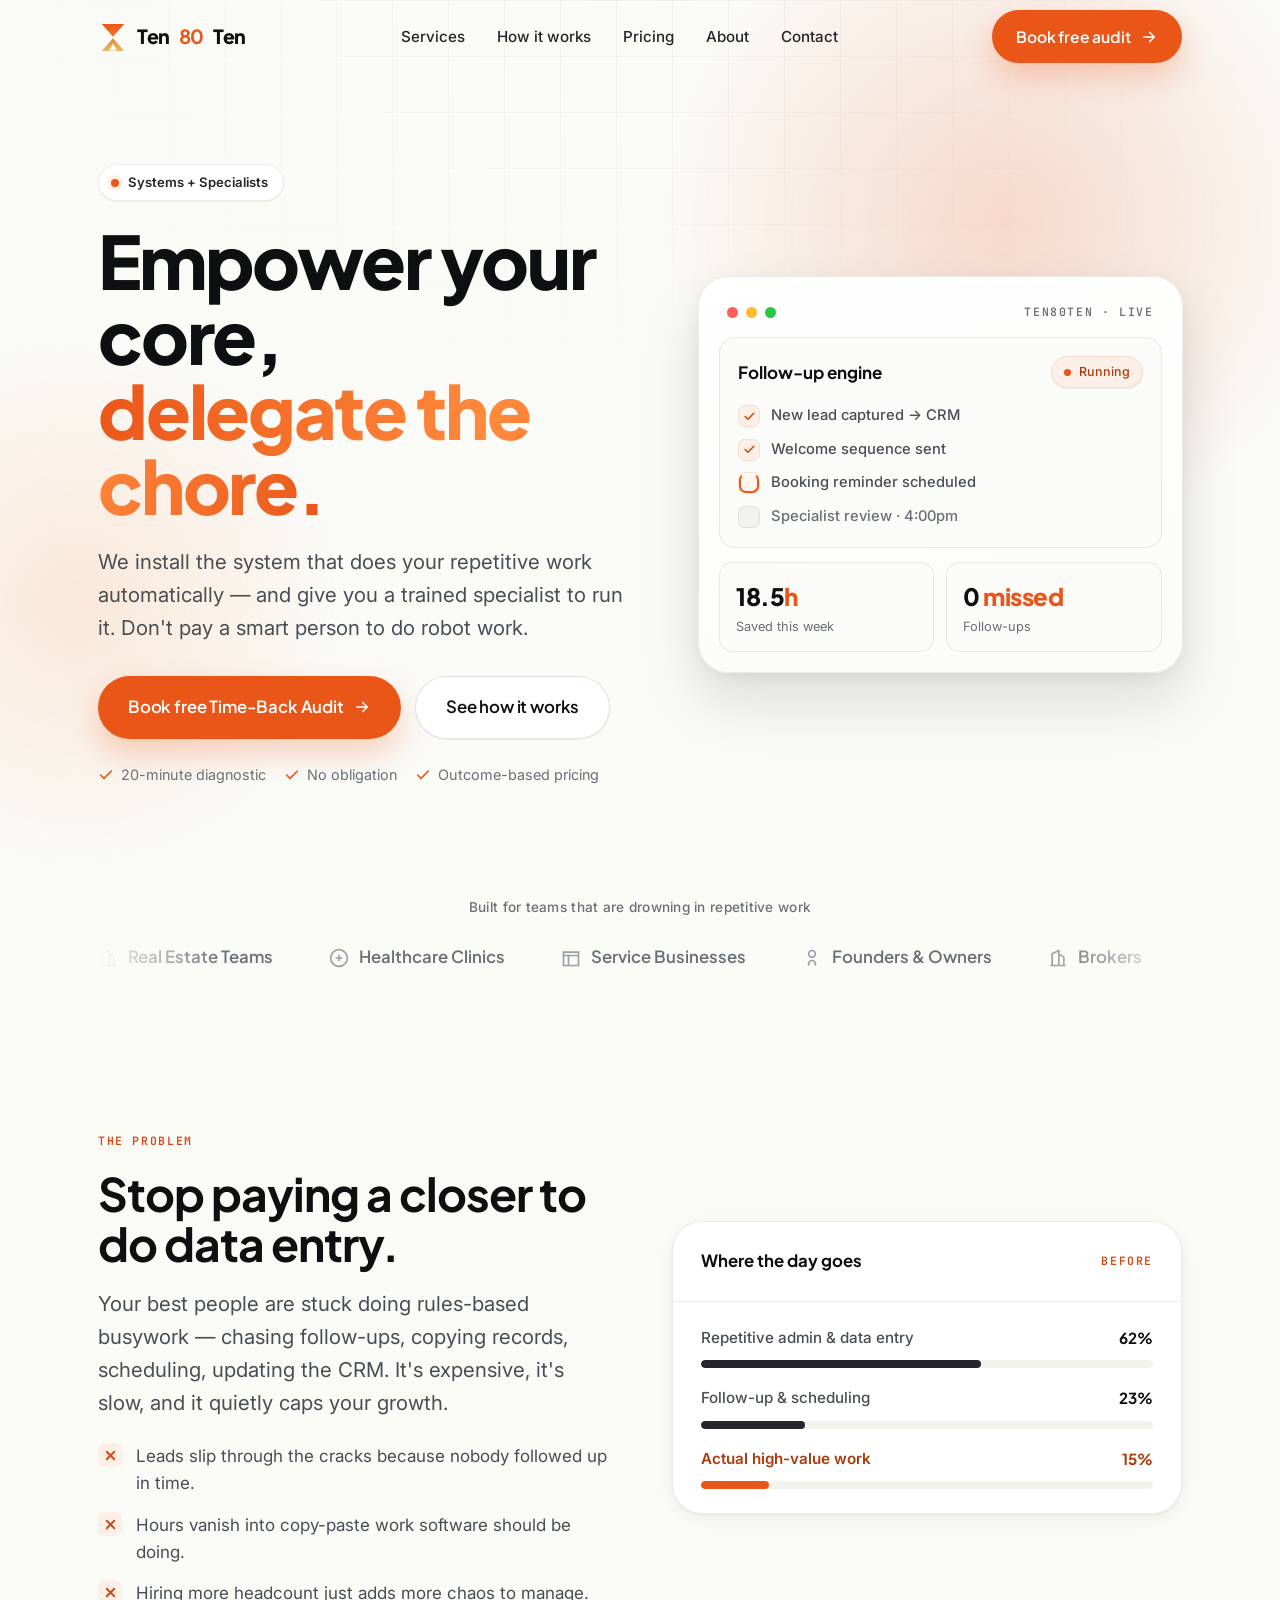
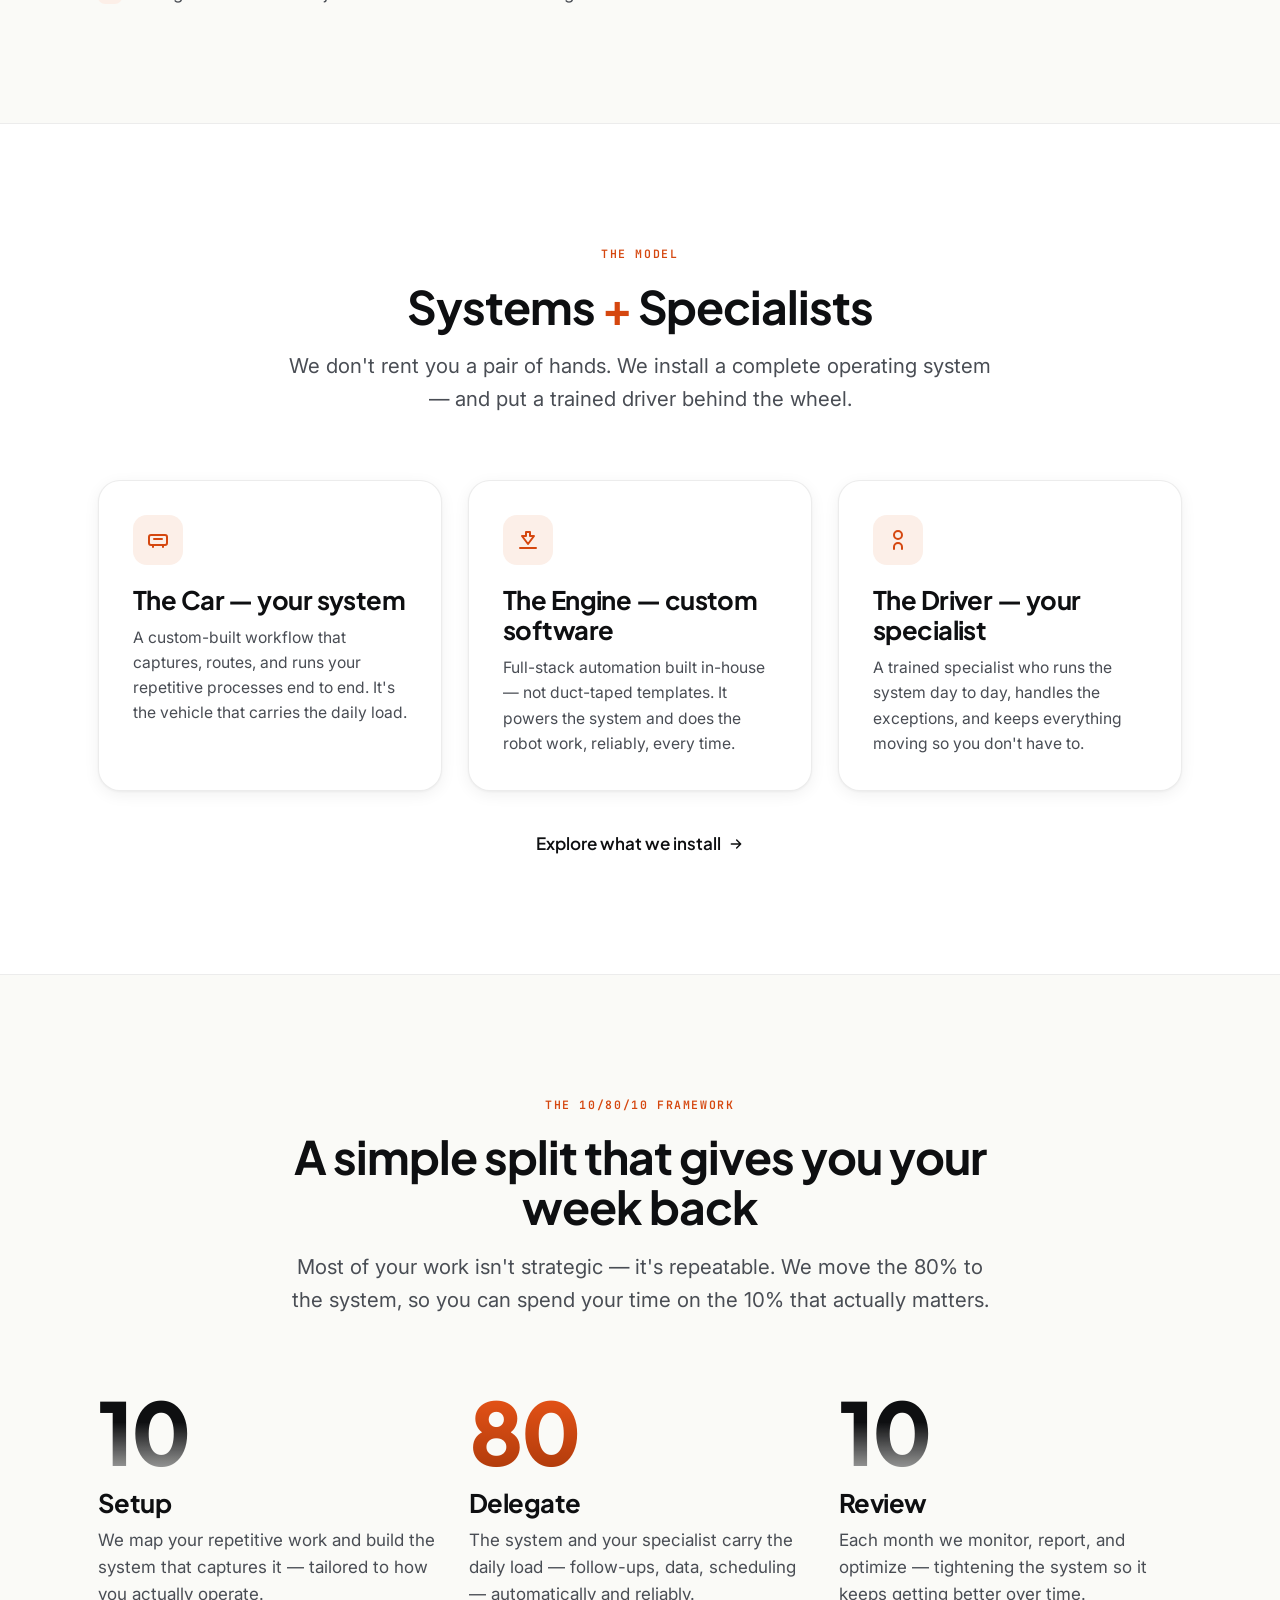
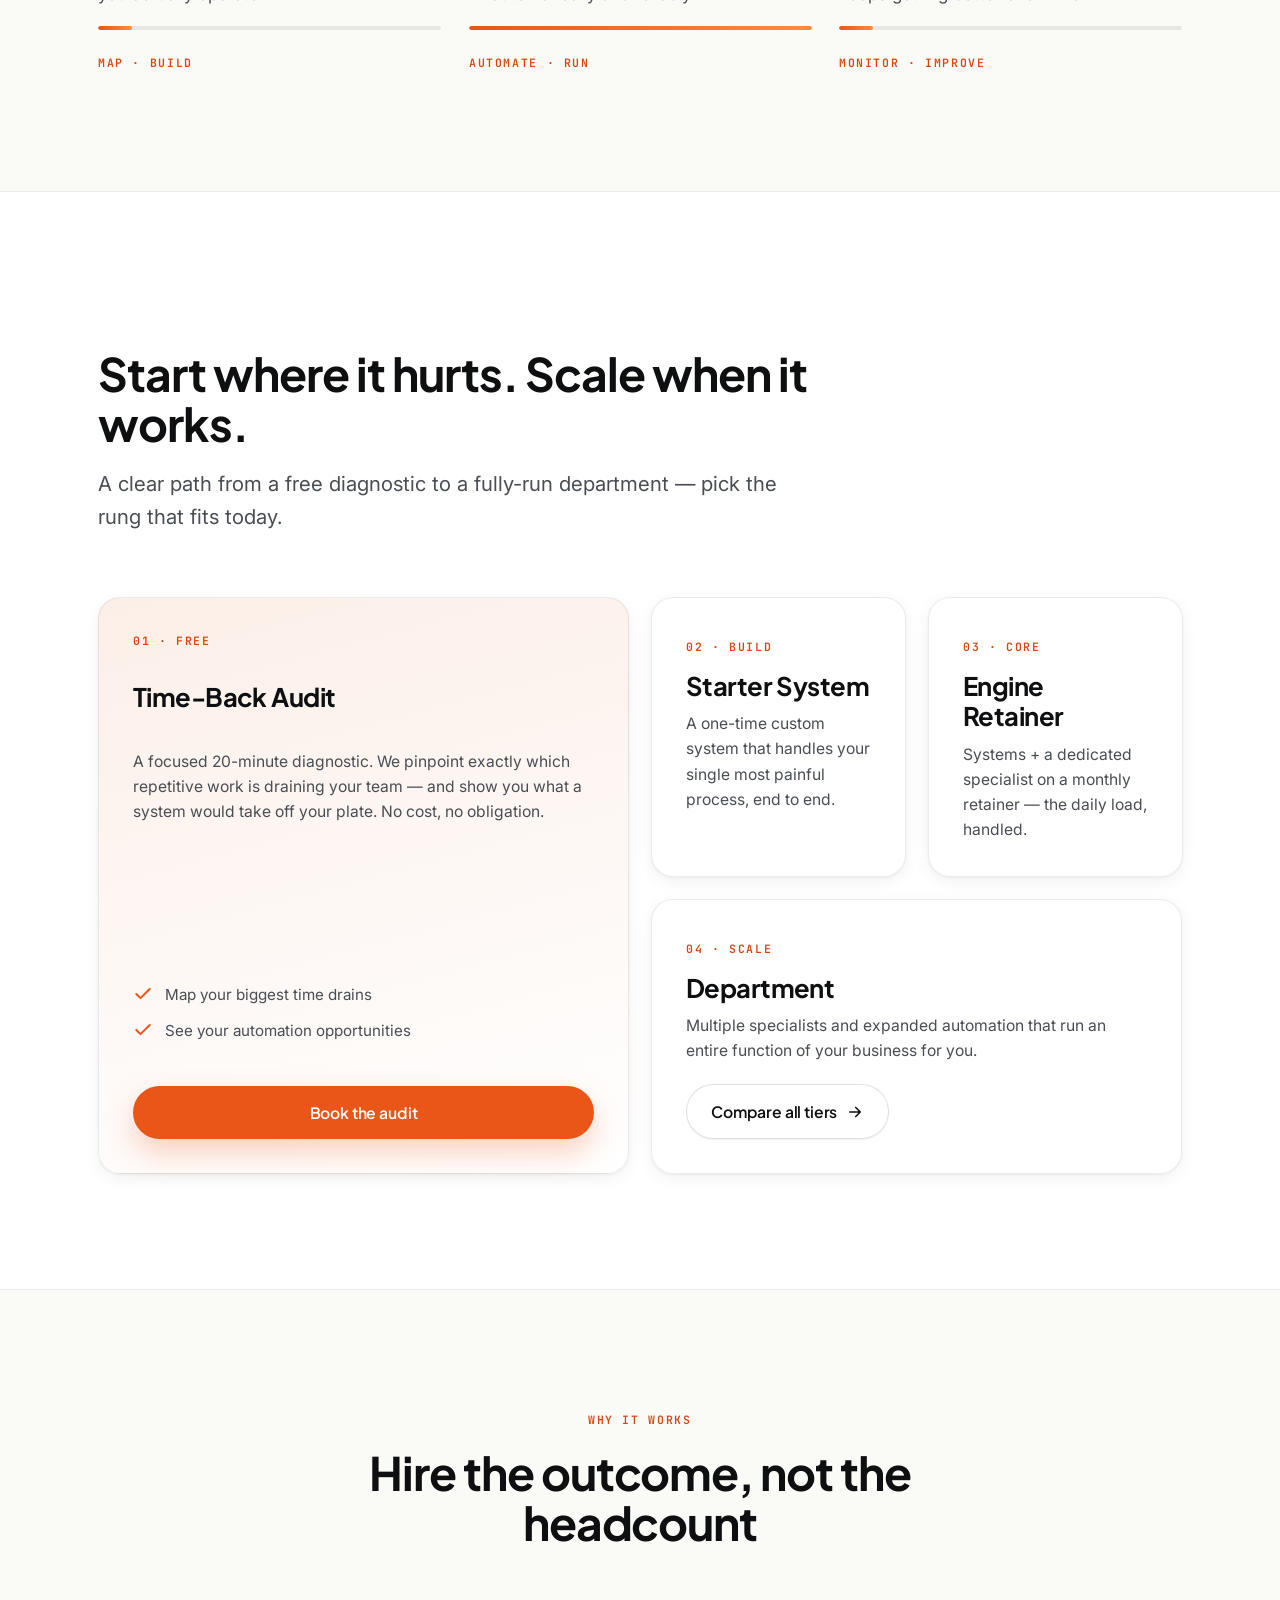
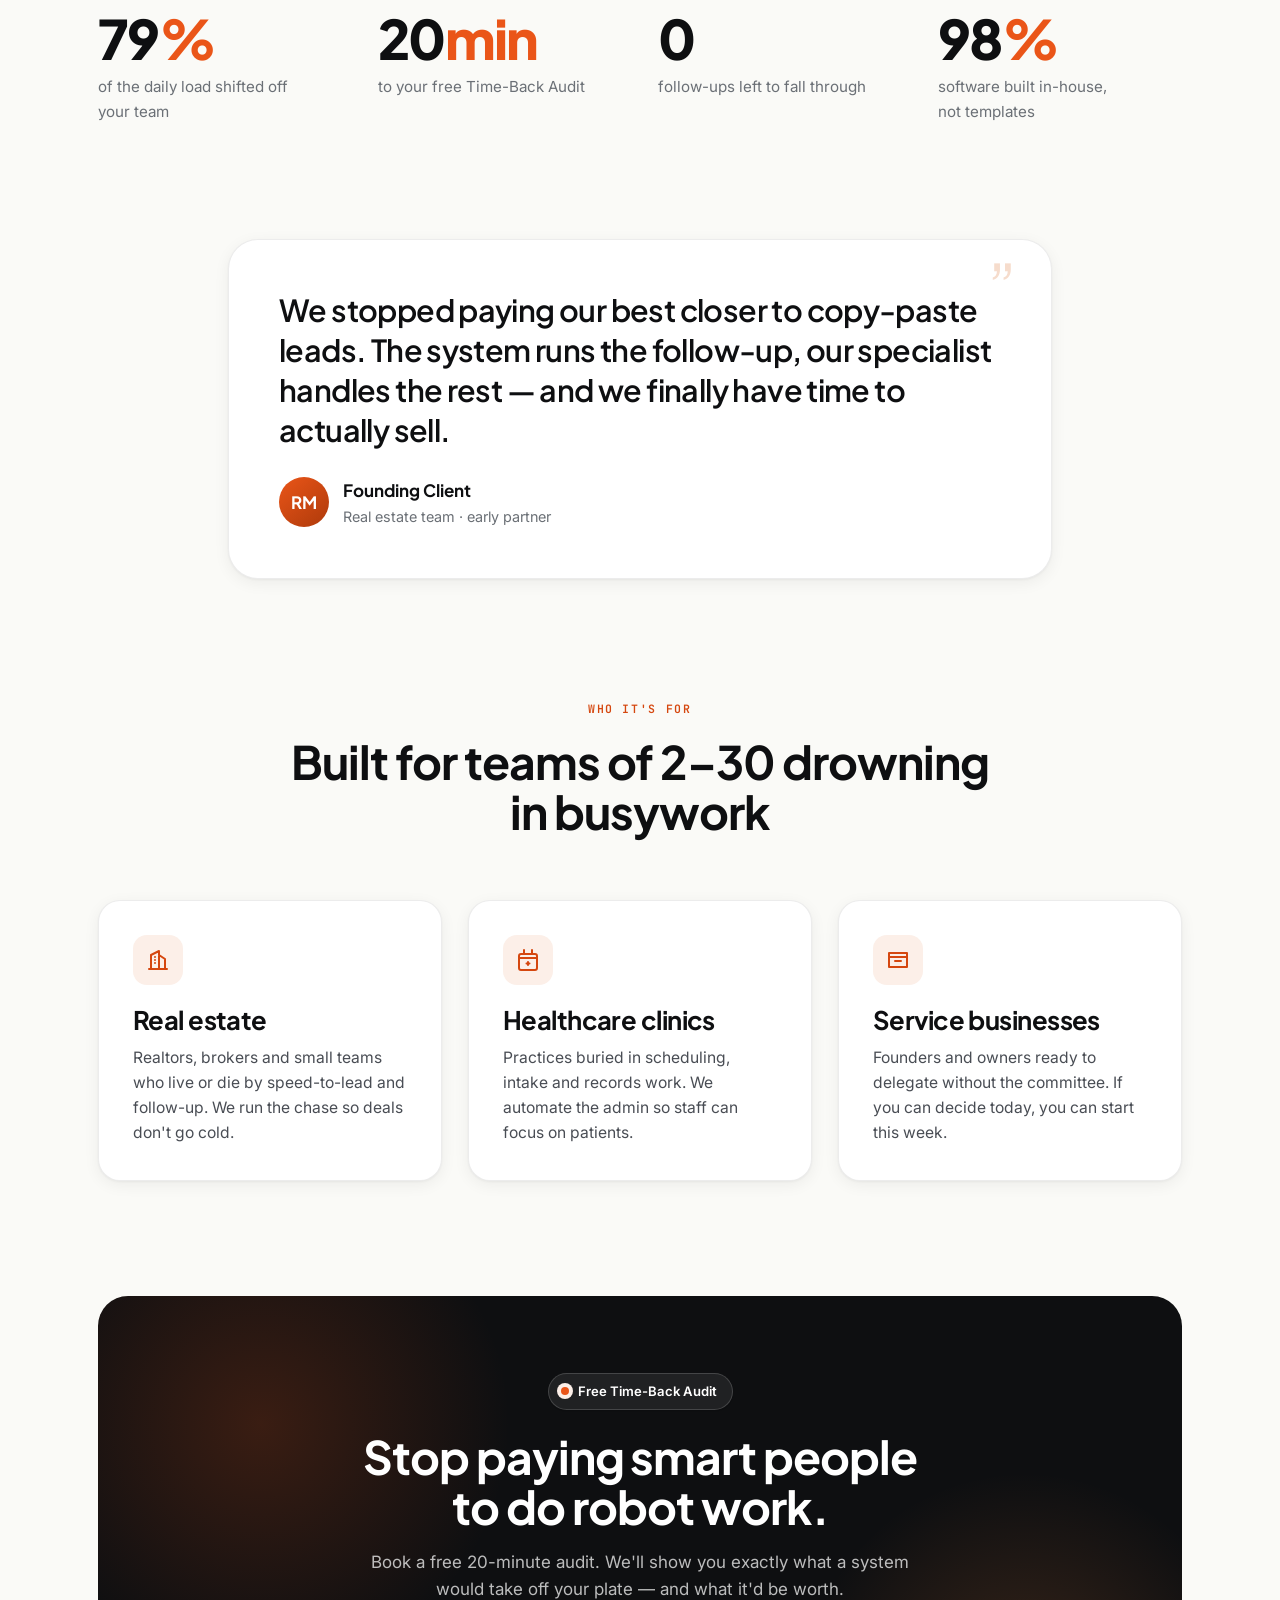
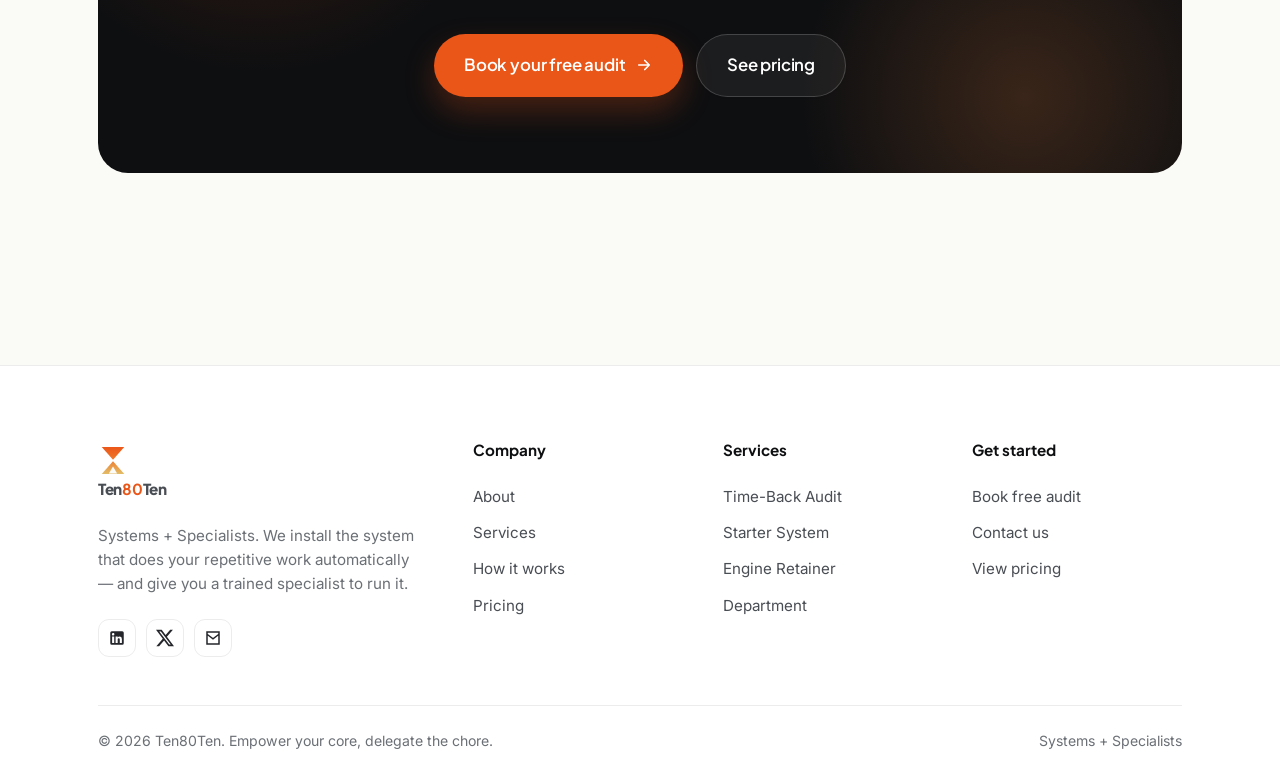
==== commit e848c040: "Flatten pages to self-contained single files; remove old build - Inline styles.css, app.js, and the " ====
--- a/index.html
+++ b/index.html
@@ -12,8 +12,529 @@
   <link rel="preconnect" href="https://fonts.googleapis.com" />
   <link rel="preconnect" href="https://fonts.gstatic.com" crossorigin />
   <link href="https://fonts.googleapis.com/css2?family=Plus+Jakarta+Sans:wght@500;600;700;800&family=Inter:wght@400;500;600&family=JetBrains+Mono:wght@500;600&display=swap" rel="stylesheet" />
-  <link rel="icon" type="image/svg+xml" href="assets/img/ten80ten-mark.svg" />
-  <link rel="stylesheet" href="assets/styles.css" />
+  <link rel="icon" type="image/svg+xml" href="data:image/svg+xml,%3Csvg%20viewBox%3D%220%200%2040%2044%22%20fill%3D%22none%22%20xmlns%3D%22http%3A%2F%2Fwww.w3.org%2F2000%2Fsvg%22%20role%3D%22img%22%20aria-label%3D%22Ten80Ten%22%3E%0A%20%20%3Cdefs%3E%0A%20%20%20%20%3ClinearGradient%20id%3D%22t8t-grad%22%20x1%3D%2220%22%20y1%3D%223%22%20x2%3D%2220%22%20y2%3D%2241%22%20gradientUnits%3D%22userSpaceOnUse%22%3E%0A%20%20%20%20%20%20%3Cstop%20stop-color%3D%22%23EA5518%22%2F%3E%0A%20%20%20%20%20%20%3Cstop%20offset%3D%220.45%22%20stop-color%3D%22%23F0762A%22%2F%3E%0A%20%20%20%20%20%20%3Cstop%20offset%3D%221%22%20stop-color%3D%22%23E2C06A%22%2F%3E%0A%20%20%20%20%3C%2FlinearGradient%3E%0A%20%20%3C%2Fdefs%3E%0A%20%20%3Cpath%20d%3D%22M5%204%20H35%20L20%2021%20Z%22%20fill%3D%22url(%23t8t-grad)%22%2F%3E%0A%20%20%3Cpath%20d%3D%22M20%2023%20L35%2040%20H5%20Z%22%20fill%3D%22url(%23t8t-grad)%22%2F%3E%0A%20%20%3Cpath%20d%3D%22M20%2030%20L25.5%2039.5%20H14.5%20Z%22%20fill%3D%22%23FBFBF9%22%2F%3E%0A%3C%2Fsvg%3E%0A" />
+  <style>
+/* ============================================================
+   Ten80Ten — Design System
+   "Systems + Specialists" — calm white, premium, orange accent
+   ============================================================ */
+
+/* ---------- Tokens ---------- */
+:root {
+  /* Surfaces */
+  --bg:        #FAFAF7;   /* calm warm white */
+  --bg-soft:   #F3F3EE;
+  --surface:   #FFFFFF;
+  --surface-2: #FBFBF9;
+
+  /* Ink / text */
+  --ink:    #0E0F11;      /* near-black headings */
+  --ink-2:  #24262B;
+  --body:   #494D54;      /* body text (>= 7:1 on white) */
+  --muted:  #6B7076;      /* captions (>= 4.5:1 on white) */
+  --faint:  #9AA0A6;
+
+  /* Accent — orange (deep/premium calm) */
+  --accent:      #EA5518;
+  --accent-600:  #D5470F;
+  --accent-700:  #AE3A0B;
+  --accent-soft: #FCEFE8;
+  --accent-tint: #F6DCCC;
+  --glow:        rgba(234, 85, 24, 0.20);
+
+  /* Lines & shadows */
+  --line:     rgba(14, 15, 17, 0.08);
+  --line-2:   rgba(14, 15, 17, 0.12);
+  --shadow-sm: 0 1px 2px rgba(16, 18, 22, 0.04), 0 1px 1px rgba(16,18,22,0.03);
+  --shadow:    0 4px 16px rgba(16, 18, 22, 0.06), 0 1px 3px rgba(16,18,22,0.05);
+  --shadow-md: 0 12px 32px rgba(16, 18, 22, 0.08), 0 2px 8px rgba(16,18,22,0.05);
+  --shadow-lg: 0 28px 60px rgba(16, 18, 22, 0.12), 0 6px 18px rgba(16,18,22,0.06);
+  --shadow-accent: 0 14px 30px rgba(234, 85, 24, 0.26);
+
+  /* Radius */
+  --r-xs: 8px;
+  --r-sm: 12px;
+  --r:    16px;
+  --r-lg: 22px;
+  --r-xl: 30px;
+  --pill: 999px;
+
+  /* Type */
+  --font-display: "Plus Jakarta Sans", system-ui, sans-serif;
+  --font-body:    "Inter", system-ui, sans-serif;
+  --font-mono:    "JetBrains Mono", ui-monospace, monospace;
+
+  /* Layout */
+  --container: 1180px;
+  --gutter: clamp(20px, 5vw, 48px);
+  --nav-h: 74px;
+
+  /* Motion */
+  --ease: cubic-bezier(0.22, 1, 0.36, 1);
+  --ease-in: cubic-bezier(0.4, 0, 1, 1);
+  --spring: cubic-bezier(0.34, 1.56, 0.64, 1);
+}
+
+/* ---------- Reset ---------- */
+*, *::before, *::after { box-sizing: border-box; }
+* { margin: 0; }
+html { -webkit-text-size-adjust: 100%; scroll-behavior: smooth; }
+@media (prefers-reduced-motion: reduce) { html { scroll-behavior: auto; } }
+
+body {
+  font-family: var(--font-body);
+  background: var(--bg);
+  color: var(--body);
+  line-height: 1.6;
+  font-size: 17px;
+  -webkit-font-smoothing: antialiased;
+  text-rendering: optimizeLegibility;
+  overflow-x: hidden;
+}
+
+img, svg, video { display: block; max-width: 100%; }
+a { color: inherit; text-decoration: none; }
+button { font: inherit; color: inherit; cursor: pointer; border: none; background: none; }
+ul { list-style: none; padding: 0; }
+::selection { background: var(--accent); color: #fff; }
+
+/* ---------- Typography ---------- */
+h1, h2, h3, h4 {
+  font-family: var(--font-display);
+  color: var(--ink);
+  line-height: 1.08;
+  letter-spacing: -0.022em;
+  font-weight: 700;
+}
+.h-display { font-size: clamp(2.6rem, 6vw, 4.6rem); font-weight: 800; line-height: 1.02; letter-spacing: -0.03em; }
+h1 { font-size: clamp(2.2rem, 5vw, 3.6rem); }
+h2 { font-size: clamp(1.9rem, 3.6vw, 2.9rem); }
+h3 { font-size: clamp(1.25rem, 2vw, 1.6rem); line-height: 1.18; }
+h4 { font-size: 1.1rem; line-height: 1.25; }
+
+p { text-wrap: pretty; }
+.lead { font-size: clamp(1.05rem, 1.6vw, 1.28rem); color: var(--body); line-height: 1.62; }
+
+.mono-label {
+  font-family: var(--font-mono);
+  font-size: 0.72rem;
+  font-weight: 600;
+  letter-spacing: 0.14em;
+  text-transform: uppercase;
+  color: var(--accent-600);
+}
+.text-accent { color: var(--accent-600); }
+.text-muted { color: var(--muted); }
+
+/* gradient ink for emphasis words */
+.ink-grad {
+  background: linear-gradient(105deg, var(--accent) 0%, #FF8A3D 60%, var(--accent) 100%);
+  -webkit-background-clip: text;
+  background-clip: text;
+  color: transparent;
+}
+
+/* ---------- Layout ---------- */
+.container { width: 100%; max-width: var(--container); margin-inline: auto; padding-inline: var(--gutter); }
+.section { padding-block: clamp(64px, 9vw, 130px); position: relative; }
+.section-sm { padding-block: clamp(48px, 6vw, 80px); }
+.stack > * + * { margin-top: 1.1rem; }
+
+.section-head { max-width: 720px; margin-bottom: clamp(40px, 5vw, 64px); }
+.section-head.center { margin-inline: auto; text-align: center; }
+.section-head .mono-label { margin-bottom: 18px; display: inline-block; }
+.section-head p { margin-top: 18px; }
+
+.eyebrow {
+  display: inline-flex; align-items: center; gap: 9px;
+  padding: 7px 15px 7px 12px;
+  background: var(--surface);
+  border: 1px solid var(--line);
+  border-radius: var(--pill);
+  font-size: 0.82rem; font-weight: 600; color: var(--ink-2);
+  box-shadow: var(--shadow-sm);
+}
+.eyebrow .dot {
+  width: 8px; height: 8px; border-radius: 50%;
+  background: var(--accent);
+  box-shadow: 0 0 0 4px var(--accent-soft);
+}
+
+/* ---------- Buttons ---------- */
+.btn {
+  --pad-y: 14px; --pad-x: 24px;
+  display: inline-flex; align-items: center; justify-content: center; gap: 9px;
+  padding: var(--pad-y) var(--pad-x);
+  border-radius: var(--pill);
+  font-family: var(--font-display);
+  font-weight: 600; font-size: 0.98rem;
+  letter-spacing: -0.01em;
+  white-space: nowrap;
+  transition: transform .35s var(--spring), box-shadow .35s var(--ease), background .25s, color .25s;
+  will-change: transform;
+}
+.btn svg { width: 18px; height: 18px; transition: transform .35s var(--ease); }
+.btn-primary {
+  background: var(--accent); color: #fff;
+  box-shadow: var(--shadow-accent);
+  position: relative; overflow: hidden;
+}
+.btn-primary::after {
+  content: ""; position: absolute; inset: 0;
+  background: linear-gradient(120deg, transparent 20%, rgba(255,255,255,.35) 50%, transparent 80%);
+  transform: translateX(-120%); transition: transform .7s var(--ease);
+}
+.btn-primary:hover { background: var(--accent-600); box-shadow: 0 18px 38px rgba(234,85,24,.36); }
+.btn-primary:hover::after { transform: translateX(120%); }
+.btn-primary:hover svg { transform: translateX(3px); }
+.btn-ghost {
+  background: var(--surface); color: var(--ink);
+  border: 1px solid var(--line-2);
+  box-shadow: var(--shadow-sm);
+}
+.btn-ghost:hover { border-color: var(--ink); box-shadow: var(--shadow); }
+.btn-dark { background: var(--ink); color: #fff; }
+.btn-dark:hover { background: #000; box-shadow: var(--shadow-md); }
+.btn-lg { --pad-y: 17px; --pad-x: 30px; font-size: 1.05rem; }
+.btn-block { width: 100%; }
+.btn:active { transform: scale(.97); }
+
+.link-arrow {
+  display: inline-flex; align-items: center; gap: 7px;
+  font-weight: 600; color: var(--ink); font-family: var(--font-display);
+  transition: gap .3s var(--ease), color .25s;
+}
+.link-arrow svg { width: 16px; height: 16px; transition: transform .3s var(--ease); }
+.link-arrow:hover { color: var(--accent-600); gap: 11px; }
+
+/* ---------- Navbar ---------- */
+.nav {
+  position: fixed; top: 0; left: 0; right: 0; z-index: 100;
+  height: var(--nav-h);
+  display: flex; align-items: center;
+  transition: background .35s var(--ease), box-shadow .35s var(--ease), backdrop-filter .35s;
+}
+.nav.scrolled {
+  background: rgba(250, 250, 247, 0.78);
+  backdrop-filter: saturate(160%) blur(16px);
+  -webkit-backdrop-filter: saturate(160%) blur(16px);
+  box-shadow: 0 1px 0 var(--line);
+}
+.nav .container { display: flex; align-items: center; justify-content: space-between; gap: 20px; }
+.brand { display: inline-flex; align-items: center; gap: 9px; font-family: var(--font-display); font-weight: 800; font-size: 1.22rem; color: var(--ink); letter-spacing: -0.02em; }
+.brand-mark { width: 30px; height: 33px; object-fit: contain; flex-shrink: 0; transition: transform .4s var(--spring); }
+.brand:hover .brand-mark { transform: rotate(8deg) scale(1.05); }
+.brand b { color: var(--accent); }
+.footer .brand-mark, .cta-band .brand-mark { filter: none; }
+
+.nav-links { display: flex; align-items: center; gap: 4px; }
+.nav-links a {
+  padding: 9px 14px; border-radius: var(--pill);
+  font-weight: 500; font-size: 0.95rem; color: var(--ink-2);
+  transition: background .25s, color .25s;
+}
+.nav-links a:hover { background: rgba(14,15,17,.05); color: var(--ink); }
+.nav-links a.active { color: var(--accent-600); }
+.nav-cta { display: flex; align-items: center; gap: 10px; }
+
+.nav-toggle { display: none; width: 44px; height: 44px; border-radius: 12px; position: relative; }
+.nav-toggle span { position: absolute; left: 11px; right: 11px; height: 2px; background: var(--ink); border-radius: 2px; transition: transform .35s var(--ease), opacity .25s; }
+.nav-toggle span:nth-child(1) { top: 16px; }
+.nav-toggle span:nth-child(2) { top: 22px; }
+.nav-toggle span:nth-child(3) { top: 28px; }
+body.menu-open .nav-toggle span:nth-child(1) { transform: translateY(6px) rotate(45deg); }
+body.menu-open .nav-toggle span:nth-child(2) { opacity: 0; }
+body.menu-open .nav-toggle span:nth-child(3) { transform: translateY(-6px) rotate(-45deg); }
+
+/* mobile menu */
+.mobile-menu {
+  position: fixed; inset: var(--nav-h) 0 0; z-index: 99;
+  background: rgba(250,250,247,.96);
+  backdrop-filter: blur(20px); -webkit-backdrop-filter: blur(20px);
+  display: flex; flex-direction: column; padding: 28px var(--gutter) 40px;
+  transform: translateY(-12px); opacity: 0; pointer-events: none;
+  transition: opacity .35s var(--ease), transform .35s var(--ease);
+}
+body.menu-open .mobile-menu { opacity: 1; transform: none; pointer-events: auto; }
+.mobile-menu a.m-link { padding: 16px 4px; font-family: var(--font-display); font-weight: 600; font-size: 1.5rem; color: var(--ink); border-bottom: 1px solid var(--line); }
+.mobile-menu a.m-link:active { color: var(--accent-600); }
+.mobile-menu .btn { margin-top: 28px; }
+
+/* ---------- Hero ---------- */
+.hero { position: relative; padding-top: calc(var(--nav-h) + clamp(40px, 7vw, 90px)); padding-bottom: clamp(60px, 8vw, 110px); overflow: hidden; }
+.hero-glow {
+  position: absolute; z-index: 0; pointer-events: none;
+  width: 60vw; max-width: 760px; aspect-ratio: 1;
+  top: -18%; right: -8%;
+  background: radial-gradient(circle, var(--glow), transparent 62%);
+  filter: blur(8px);
+}
+.hero-glow.two { left: -16%; right: auto; top: 36%; width: 44vw; background: radial-gradient(circle, rgba(255,138,61,.16), transparent 65%); }
+.hero-grid-bg {
+  position: absolute; inset: 0; z-index: 0; pointer-events: none;
+  background-image: linear-gradient(var(--line) 1px, transparent 1px), linear-gradient(90deg, var(--line) 1px, transparent 1px);
+  background-size: 56px 56px;
+  mask-image: radial-gradient(ellipse 70% 60% at 50% 0%, #000 0%, transparent 75%);
+  -webkit-mask-image: radial-gradient(ellipse 70% 60% at 50% 0%, #000 0%, transparent 75%);
+  opacity: .55;
+}
+.hero .container { position: relative; z-index: 1; }
+.hero-layout { display: grid; grid-template-columns: 1.05fr 0.95fr; gap: clamp(32px, 5vw, 64px); align-items: center; }
+.hero-copy { max-width: 620px; }
+.hero h1 { margin-top: 22px; }
+.hero .lead { margin-top: 22px; max-width: 540px; }
+.hero-actions { display: flex; flex-wrap: wrap; gap: 14px; margin-top: 32px; }
+.hero-assure { display: flex; flex-wrap: wrap; gap: 18px; margin-top: 24px; color: var(--muted); font-size: 0.9rem; }
+.hero-assure span { display: inline-flex; align-items: center; gap: 7px; }
+.hero-assure svg { width: 16px; height: 16px; color: var(--accent); }
+
+/* ---------- Cards ---------- */
+.card {
+  background: var(--surface);
+  border: 1px solid var(--line);
+  border-radius: var(--r-lg);
+  padding: clamp(24px, 3vw, 34px);
+  box-shadow: var(--shadow);
+  transition: transform .45s var(--ease), box-shadow .45s var(--ease), border-color .45s;
+  position: relative;
+}
+.card.hoverable:hover { transform: translateY(-6px); box-shadow: var(--shadow-lg); border-color: var(--line-2); }
+.card-icon {
+  width: 50px; height: 50px; border-radius: 14px;
+  display: grid; place-items: center; margin-bottom: 20px;
+  background: var(--accent-soft); color: var(--accent-600);
+}
+.card-icon svg { width: 24px; height: 24px; }
+.card h3 { margin-bottom: 10px; }
+.card p { color: var(--body); font-size: 0.98rem; }
+
+/* glow dashboard card (hero visual) */
+.glass-panel {
+  background: linear-gradient(165deg, #fff, #fbfbf9);
+  border: 1px solid var(--line);
+  border-radius: var(--r-xl);
+  box-shadow: var(--shadow-lg);
+  padding: 20px;
+  position: relative;
+}
+
+/* ---------- Grids ---------- */
+.grid { display: grid; gap: clamp(18px, 2.4vw, 26px); }
+.grid-2 { grid-template-columns: repeat(2, 1fr); }
+.grid-3 { grid-template-columns: repeat(3, 1fr); }
+.grid-4 { grid-template-columns: repeat(4, 1fr); }
+
+/* Bento */
+.bento { display: grid; grid-template-columns: repeat(4, 1fr); gap: clamp(16px, 2vw, 22px); }
+.bento .span-2 { grid-column: span 2; }
+.bento .row-2 { grid-row: span 2; }
+
+/* ---------- Marquee ---------- */
+.marquee { overflow: hidden; -webkit-mask-image: linear-gradient(90deg, transparent, #000 12%, #000 88%, transparent); mask-image: linear-gradient(90deg, transparent, #000 12%, #000 88%, transparent); }
+.marquee-track { display: flex; gap: 56px; width: max-content; animation: marquee 32s linear infinite; }
+.marquee:hover .marquee-track { animation-play-state: paused; }
+.marquee-item { display: inline-flex; align-items: center; gap: 10px; font-family: var(--font-display); font-weight: 600; color: var(--muted); font-size: 1.05rem; white-space: nowrap; }
+.marquee-item svg { width: 20px; height: 20px; color: var(--faint); }
+@keyframes marquee { to { transform: translateX(-50%); } }
+
+/* ---------- 10/80/10 framework ---------- */
+.framework { display: grid; grid-template-columns: repeat(3, 1fr); gap: clamp(18px, 2.4vw, 28px); }
+.fw-step { position: relative; padding-top: 8px; }
+.fw-num {
+  font-family: var(--font-display); font-weight: 800;
+  font-size: clamp(3.4rem, 7vw, 5.4rem); line-height: 1;
+  letter-spacing: -0.04em;
+  background: linear-gradient(180deg, var(--ink) 0%, var(--ink) 40%, rgba(14,15,17,.35) 100%);
+  -webkit-background-clip: text; background-clip: text; color: transparent;
+}
+.fw-step.accent .fw-num { background: linear-gradient(180deg, var(--accent) 0%, var(--accent-700) 100%); -webkit-background-clip: text; background-clip: text; }
+.fw-step h3 { margin: 14px 0 8px; }
+.fw-bar { height: 4px; border-radius: 4px; background: var(--line); margin: 18px 0; overflow: hidden; }
+.fw-bar i { display: block; height: 100%; border-radius: 4px; background: linear-gradient(90deg, var(--accent), #FF8A3D); width: 0; transition: width 1.1s var(--ease); }
+
+/* ---------- Stats / counters ---------- */
+.stats { display: grid; grid-template-columns: repeat(4, 1fr); gap: clamp(18px, 3vw, 36px); }
+.stat .num { font-family: var(--font-display); font-weight: 800; font-size: clamp(2.4rem, 4.5vw, 3.4rem); color: var(--ink); letter-spacing: -0.03em; line-height: 1; }
+.stat .num .suffix { color: var(--accent); }
+.stat p { margin-top: 10px; color: var(--muted); font-size: 0.95rem; }
+
+/* ---------- Process timeline ---------- */
+.timeline { position: relative; display: grid; gap: 6px; }
+.tl-row { display: grid; grid-template-columns: 56px 1fr; gap: 20px; padding: 22px 0; border-top: 1px solid var(--line); align-items: start; }
+.tl-row:last-child { border-bottom: 1px solid var(--line); }
+.tl-badge { width: 48px; height: 48px; border-radius: 14px; background: var(--ink); color: #fff; font-family: var(--font-mono); font-weight: 600; display: grid; place-items: center; font-size: 0.95rem; }
+.tl-row.accent .tl-badge { background: var(--accent); box-shadow: var(--shadow-accent); }
+.tl-body h3 { margin-bottom: 8px; }
+.tl-body p { color: var(--body); max-width: 640px; }
+
+/* ---------- Pricing ---------- */
+.price-card { display: flex; flex-direction: column; }
+.price-card.featured { border-color: var(--accent); box-shadow: var(--shadow-lg); }
+.price-card.featured::before {
+  content: "Most popular"; position: absolute; top: -12px; left: 50%; transform: translateX(-50%);
+  background: var(--accent); color: #fff; font-size: 0.72rem; font-weight: 700; letter-spacing: .04em;
+  padding: 6px 14px; border-radius: var(--pill); font-family: var(--font-display);
+  box-shadow: var(--shadow-accent);
+}
+.price-card .tier { font-family: var(--font-display); font-weight: 700; color: var(--ink); font-size: 1.15rem; }
+.price-card .price { display: flex; align-items: baseline; gap: 6px; margin: 14px 0 4px; }
+.price-card .price .amt { font-family: var(--font-display); font-weight: 800; font-size: 2.5rem; color: var(--ink); letter-spacing: -.03em; }
+.price-card .price .per { color: var(--muted); font-size: 0.92rem; }
+.price-card .desc { color: var(--muted); font-size: 0.92rem; min-height: 40px; }
+.feature-list { display: grid; gap: 12px; margin: 24px 0; }
+.feature-list li { display: grid; grid-template-columns: 22px 1fr; gap: 10px; align-items: start; color: var(--body); font-size: 0.95rem; }
+.feature-list svg { width: 20px; height: 20px; color: var(--accent); margin-top: 1px; }
+.price-card .btn { margin-top: auto; }
+
+/* ---------- Accordion / FAQ ---------- */
+.faq { display: grid; gap: 0; max-width: 820px; margin-inline: auto; }
+.faq-item { border-bottom: 1px solid var(--line); }
+.faq-q { width: 100%; display: flex; align-items: center; justify-content: space-between; gap: 20px; padding: 26px 4px; text-align: left; font-family: var(--font-display); font-weight: 600; font-size: clamp(1.05rem, 1.6vw, 1.2rem); color: var(--ink); }
+.faq-icon { width: 30px; height: 30px; border-radius: 50%; border: 1px solid var(--line-2); display: grid; place-items: center; flex-shrink: 0; transition: background .3s, border-color .3s, transform .3s var(--ease); position: relative; }
+.faq-icon::before, .faq-icon::after { content: ""; position: absolute; background: var(--ink); border-radius: 2px; transition: transform .3s var(--ease), background .3s; }
+.faq-icon::before { width: 12px; height: 2px; }
+.faq-icon::after { width: 2px; height: 12px; }
+.faq-item.open .faq-icon { background: var(--accent); border-color: var(--accent); }
+.faq-item.open .faq-icon::before, .faq-item.open .faq-icon::after { background: #fff; }
+.faq-item.open .faq-icon::after { transform: scaleY(0); }
+.faq-a { overflow: hidden; height: 0; transition: height .4s var(--ease); }
+.faq-a-inner { padding: 0 4px 26px; color: var(--body); max-width: 680px; }
+
+/* ---------- Split feature ---------- */
+.split { display: grid; grid-template-columns: 1fr 1fr; gap: clamp(32px, 5vw, 72px); align-items: center; }
+.split.reverse .split-visual { order: 2; }
+.check-list { display: grid; gap: 14px; margin-top: 24px; }
+.check-list li { display: grid; grid-template-columns: 26px 1fr; gap: 12px; align-items: start; color: var(--body); }
+.check-list .ck { width: 24px; height: 24px; border-radius: 7px; background: var(--accent-soft); color: var(--accent-600); display: grid; place-items: center; flex-shrink: 0; }
+.check-list .ck svg { width: 15px; height: 15px; }
+
+/* ---------- CTA band ---------- */
+.cta-band { position: relative; overflow: hidden; border-radius: var(--r-xl); padding: clamp(44px, 6vw, 80px); background: var(--ink); color: #fff; text-align: center; }
+.cta-band h2 { color: #fff; }
+.cta-band p { color: rgba(255,255,255,.72); max-width: 560px; margin: 18px auto 30px; }
+.cta-band .glow-a { position: absolute; width: 50%; aspect-ratio: 1; border-radius: 50%; background: radial-gradient(circle, var(--glow), transparent 65%); top: -30%; left: -10%; }
+.cta-band .glow-b { position: absolute; width: 45%; aspect-ratio: 1; border-radius: 50%; background: radial-gradient(circle, rgba(255,138,61,.18), transparent 65%); bottom: -35%; right: -8%; }
+.cta-band .container, .cta-band > * { position: relative; z-index: 1; }
+.cta-actions { display: flex; gap: 14px; justify-content: center; flex-wrap: wrap; }
+
+/* ---------- Quote / testimonial ---------- */
+.quote-card { background: var(--surface); border: 1px solid var(--line); border-radius: var(--r-xl); padding: clamp(30px, 4vw, 50px); box-shadow: var(--shadow); position: relative; }
+.quote-card .qmark { font-family: var(--font-display); font-size: 4.5rem; line-height: .6; color: var(--accent-tint); position: absolute; top: 26px; right: 34px; }
+.quote-card blockquote { font-family: var(--font-display); font-weight: 600; font-size: clamp(1.3rem, 2.6vw, 1.9rem); line-height: 1.32; color: var(--ink); letter-spacing: -0.02em; }
+.quote-meta { display: flex; align-items: center; gap: 14px; margin-top: 26px; }
+.quote-avatar { width: 50px; height: 50px; border-radius: 50%; background: linear-gradient(140deg, var(--accent), var(--accent-700)); display: grid; place-items: center; color: #fff; font-family: var(--font-display); font-weight: 700; }
+.quote-meta b { color: var(--ink); font-family: var(--font-display); }
+.quote-meta span { display: block; color: var(--muted); font-size: 0.9rem; }
+
+/* ---------- Forms ---------- */
+.form { display: grid; gap: 18px; }
+.field { display: grid; gap: 8px; }
+.field label { font-weight: 600; font-size: 0.9rem; color: var(--ink-2); font-family: var(--font-display); }
+.field label .req { color: var(--accent); }
+.field input, .field textarea, .field select {
+  font: inherit; font-size: 1rem; color: var(--ink);
+  background: var(--surface); border: 1px solid var(--line-2);
+  border-radius: var(--r-sm); padding: 14px 16px; width: 100%;
+  transition: border-color .25s, box-shadow .25s, background .25s;
+}
+.field textarea { min-height: 130px; resize: vertical; }
+.field input::placeholder, .field textarea::placeholder { color: var(--faint); }
+.field input:focus, .field textarea:focus, .field select:focus { outline: none; border-color: var(--accent); box-shadow: 0 0 0 4px var(--accent-soft); }
+.field.invalid input, .field.invalid textarea { border-color: #E23B3B; box-shadow: 0 0 0 4px rgba(226,59,59,.1); }
+.field .err { color: #C92F2F; font-size: 0.82rem; display: none; }
+.field.invalid .err { display: block; }
+.row-2 { display: grid; grid-template-columns: 1fr 1fr; gap: 18px; }
+.form-note { color: var(--muted); font-size: 0.85rem; }
+.form-success {
+  display: none; align-items: center; gap: 14px;
+  background: var(--accent-soft); border: 1px solid var(--accent-tint);
+  border-radius: var(--r); padding: 18px 20px; color: var(--accent-700);
+}
+.form-success.show { display: flex; }
+.form-success svg { width: 24px; height: 24px; flex-shrink: 0; color: var(--accent-600); }
+
+/* ---------- Contact split panel ---------- */
+.contact-info { display: grid; gap: 22px; align-content: start; }
+.info-row { display: grid; grid-template-columns: 46px 1fr; gap: 16px; align-items: start; }
+.info-row .ic { width: 46px; height: 46px; border-radius: 13px; background: var(--surface); border: 1px solid var(--line); display: grid; place-items: center; color: var(--accent-600); box-shadow: var(--shadow-sm); }
+.info-row .ic svg { width: 22px; height: 22px; }
+.info-row b { color: var(--ink); font-family: var(--font-display); display: block; }
+.info-row a, .info-row p { color: var(--body); }
+
+/* ---------- Footer ---------- */
+.footer { background: var(--surface); border-top: 1px solid var(--line); padding-block: clamp(48px, 6vw, 72px) 32px; margin-top: clamp(40px, 6vw, 80px); }
+.footer-grid { display: grid; grid-template-columns: 1.6fr 1fr 1fr 1fr; gap: 40px; }
+.footer .brand { margin-bottom: 16px; }
+.footer-about { color: var(--muted); font-size: 0.95rem; max-width: 320px; }
+.footer h5 { font-family: var(--font-display); font-weight: 700; color: var(--ink); font-size: 0.95rem; margin-bottom: 16px; }
+.footer-col a { display: block; color: var(--body); padding: 6px 0; font-size: 0.95rem; transition: color .2s, padding-left .25s var(--ease); }
+.footer-col a:hover { color: var(--accent-600); padding-left: 5px; }
+.footer-bottom { display: flex; justify-content: space-between; align-items: center; gap: 16px; margin-top: 48px; padding-top: 24px; border-top: 1px solid var(--line); color: var(--muted); font-size: 0.88rem; flex-wrap: wrap; }
+.footer-socials { display: flex; gap: 10px; }
+.footer-socials a { width: 38px; height: 38px; border-radius: 11px; border: 1px solid var(--line); display: grid; place-items: center; color: var(--ink-2); transition: background .25s, color .25s, transform .25s; }
+.footer-socials a:hover { background: var(--accent); color: #fff; transform: translateY(-2px); border-color: var(--accent); }
+.footer-socials svg { width: 18px; height: 18px; }
+
+/* ---------- Page hero (inner pages) ---------- */
+.page-hero { position: relative; padding-top: calc(var(--nav-h) + clamp(48px, 7vw, 84px)); padding-bottom: clamp(32px, 4vw, 56px); overflow: hidden; }
+.page-hero .hero-grid-bg { opacity: .4; }
+.page-hero-inner { position: relative; z-index: 1; max-width: 760px; }
+.page-hero h1 { margin: 20px 0 18px; }
+.breadcrumb { font-size: 0.85rem; color: var(--muted); }
+.breadcrumb a:hover { color: var(--accent-600); }
+
+/* ---------- Pill list / chips ---------- */
+.chips { display: flex; flex-wrap: wrap; gap: 10px; }
+.chip { display: inline-flex; align-items: center; gap: 8px; padding: 9px 16px; background: var(--surface); border: 1px solid var(--line); border-radius: var(--pill); font-weight: 500; font-size: 0.92rem; color: var(--ink-2); box-shadow: var(--shadow-sm); }
+.chip svg { width: 16px; height: 16px; color: var(--accent); }
+
+/* ---------- Reveal animations ---------- */
+[data-reveal] { opacity: 0; transform: translateY(26px); transition: opacity .7s var(--ease), transform .7s var(--ease); will-change: opacity, transform; }
+[data-reveal="left"] { transform: translateX(-30px); }
+[data-reveal="right"] { transform: translateX(30px); }
+[data-reveal="scale"] { transform: scale(.95); }
+[data-reveal].in { opacity: 1; transform: none; }
+
+.float-y { animation: floaty 6s ease-in-out infinite; }
+@keyframes floaty { 0%,100% { transform: translateY(0); } 50% { transform: translateY(-12px); } }
+
+/* ---------- Responsive ---------- */
+@media (max-width: 1024px) {
+  .footer-grid { grid-template-columns: 1.4fr 1fr 1fr; }
+  .footer-col.hide-lg { display: none; }
+}
+@media (max-width: 900px) {
+  .hero-layout { grid-template-columns: 1fr; }
+  .hero-visual { order: -1; max-width: 520px; }
+  .split { grid-template-columns: 1fr; }
+  .split.reverse .split-visual { order: -1; }
+  .grid-4 { grid-template-columns: repeat(2, 1fr); }
+  .bento { grid-template-columns: repeat(2, 1fr); }
+  .bento .span-2 { grid-column: span 2; }
+  .stats { grid-template-columns: repeat(2, 1fr); }
+  .nav-links, .nav-cta .btn { display: none; }
+  .nav-toggle { display: block; }
+}
+@media (max-width: 680px) {
+  body { font-size: 16px; }
+  .grid-2, .grid-3, .framework, .row-2 { grid-template-columns: 1fr; }
+  .bento { grid-template-columns: 1fr; }
+  .bento .span-2, .bento .row-2 { grid-column: auto; grid-row: auto; }
+  .footer-grid { grid-template-columns: 1fr 1fr; }
+  .footer-col.about-col { grid-column: 1 / -1; }
+  .stats { grid-template-columns: 1fr 1fr; gap: 28px 18px; }
+  .cta-actions, .hero-actions { width: 100%; }
+  .hero-actions .btn { flex: 1; }
+  .footer-bottom { flex-direction: column; align-items: flex-start; }
+}
+
+@media (prefers-reduced-motion: reduce) {
+  *, *::before, *::after { animation-duration: .001ms !important; animation-iteration-count: 1 !important; transition-duration: .001ms !important; }
+  [data-reveal] { opacity: 1 !important; transform: none !important; }
+  .marquee-track { animation: none; }
+}
+
+  </style>
 </head>
 <body>
 
@@ -21,7 +542,7 @@
   <header class="nav">
     <div class="container">
       <a href="index.html" class="brand" aria-label="Ten80Ten home">
-        <img class="brand-mark" src="assets/img/ten80ten-mark.svg" alt="" width="30" height="33" />
+        <img class="brand-mark" src="data:image/svg+xml,%3Csvg%20viewBox%3D%220%200%2040%2044%22%20fill%3D%22none%22%20xmlns%3D%22http%3A%2F%2Fwww.w3.org%2F2000%2Fsvg%22%20role%3D%22img%22%20aria-label%3D%22Ten80Ten%22%3E%0A%20%20%3Cdefs%3E%0A%20%20%20%20%3ClinearGradient%20id%3D%22t8t-grad%22%20x1%3D%2220%22%20y1%3D%223%22%20x2%3D%2220%22%20y2%3D%2241%22%20gradientUnits%3D%22userSpaceOnUse%22%3E%0A%20%20%20%20%20%20%3Cstop%20stop-color%3D%22%23EA5518%22%2F%3E%0A%20%20%20%20%20%20%3Cstop%20offset%3D%220.45%22%20stop-color%3D%22%23F0762A%22%2F%3E%0A%20%20%20%20%20%20%3Cstop%20offset%3D%221%22%20stop-color%3D%22%23E2C06A%22%2F%3E%0A%20%20%20%20%3C%2FlinearGradient%3E%0A%20%20%3C%2Fdefs%3E%0A%20%20%3Cpath%20d%3D%22M5%204%20H35%20L20%2021%20Z%22%20fill%3D%22url(%23t8t-grad)%22%2F%3E%0A%20%20%3Cpath%20d%3D%22M20%2023%20L35%2040%20H5%20Z%22%20fill%3D%22url(%23t8t-grad)%22%2F%3E%0A%20%20%3Cpath%20d%3D%22M20%2030%20L25.5%2039.5%20H14.5%20Z%22%20fill%3D%22%23FBFBF9%22%2F%3E%0A%3C%2Fsvg%3E%0A" alt="" width="30" height="33" />
         Ten<b>80</b>Ten
       </a>
       <nav class="nav-links" aria-label="Primary">
@@ -371,7 +892,7 @@
     <div class="container">
       <div class="footer-grid">
         <div class="footer-col about-col">
-          <a href="index.html" class="brand"><img class="brand-mark" src="assets/img/ten80ten-mark.svg" alt="" width="30" height="33" />Ten<b>80</b>Ten</a>
+          <a href="index.html" class="brand"><img class="brand-mark" src="data:image/svg+xml,%3Csvg%20viewBox%3D%220%200%2040%2044%22%20fill%3D%22none%22%20xmlns%3D%22http%3A%2F%2Fwww.w3.org%2F2000%2Fsvg%22%20role%3D%22img%22%20aria-label%3D%22Ten80Ten%22%3E%0A%20%20%3Cdefs%3E%0A%20%20%20%20%3ClinearGradient%20id%3D%22t8t-grad%22%20x1%3D%2220%22%20y1%3D%223%22%20x2%3D%2220%22%20y2%3D%2241%22%20gradientUnits%3D%22userSpaceOnUse%22%3E%0A%20%20%20%20%20%20%3Cstop%20stop-color%3D%22%23EA5518%22%2F%3E%0A%20%20%20%20%20%20%3Cstop%20offset%3D%220.45%22%20stop-color%3D%22%23F0762A%22%2F%3E%0A%20%20%20%20%20%20%3Cstop%20offset%3D%221%22%20stop-color%3D%22%23E2C06A%22%2F%3E%0A%20%20%20%20%3C%2FlinearGradient%3E%0A%20%20%3C%2Fdefs%3E%0A%20%20%3Cpath%20d%3D%22M5%204%20H35%20L20%2021%20Z%22%20fill%3D%22url(%23t8t-grad)%22%2F%3E%0A%20%20%3Cpath%20d%3D%22M20%2023%20L35%2040%20H5%20Z%22%20fill%3D%22url(%23t8t-grad)%22%2F%3E%0A%20%20%3Cpath%20d%3D%22M20%2030%20L25.5%2039.5%20H14.5%20Z%22%20fill%3D%22%23FBFBF9%22%2F%3E%0A%3C%2Fsvg%3E%0A" alt="" width="30" height="33" />Ten<b>80</b>Ten</a>
           <p class="footer-about">Systems + Specialists. We install the system that does your repetitive work automatically — and give you a trained specialist to run it.</p>
           <div class="footer-socials" style="margin-top:22px">
             <a href="#" aria-label="LinkedIn"><svg viewBox="0 0 24 24" fill="currentColor" aria-hidden="true"><path d="M19 3a2 2 0 0 1 2 2v14a2 2 0 0 1-2 2H5a2 2 0 0 1-2-2V5a2 2 0 0 1 2-2h14m-.5 15.5v-5.3a3.26 3.26 0 0 0-3.26-3.26c-.85 0-1.84.52-2.32 1.3v-1.11h-2.79v8.37h2.79v-4.93c0-.77.62-1.4 1.39-1.4a1.4 1.4 0 0 1 1.4 1.4v4.93h2.79M6.88 8.56a1.68 1.68 0 0 0 1.68-1.68c0-.93-.75-1.69-1.68-1.69a1.69 1.69 0 0 0-1.69 1.69c0 .93.76 1.68 1.69 1.68m1.39 9.94v-8.37H5.5v8.37h2.77Z"/></svg></a>
@@ -407,6 +928,255 @@
     </div>
   </footer>
 
-  <script src="assets/app.js" defer></script>
+  <script>
+/* ============================================================
+   Ten80Ten — Interaction & Animation Engine (vanilla, light)
+   ============================================================ */
+(function () {
+  "use strict";
+
+  var reduceMotion = window.matchMedia("(prefers-reduced-motion: reduce)").matches;
+  var isTouch = window.matchMedia("(hover: none)").matches;
+
+  /* ---------- Footer year ---------- */
+  function setYear() {
+    var el = document.querySelector("[data-year]");
+    if (el) el.textContent = new Date().getFullYear();
+  }
+
+  /* ---------- Active nav link ---------- */
+  function setActiveNav() {
+    var path = location.pathname.split("/").pop() || "index.html";
+    document.querySelectorAll("[data-nav]").forEach(function (a) {
+      var target = a.getAttribute("data-nav");
+      if (target === path || (path === "" && target === "index.html")) a.classList.add("active");
+    });
+  }
+
+  /* ---------- Sticky nav scroll state ---------- */
+  function navScroll() {
+    var nav = document.querySelector(".nav");
+    if (!nav) return;
+    var onScroll = function () { nav.classList.toggle("scrolled", window.scrollY > 12); };
+    onScroll();
+    window.addEventListener("scroll", onScroll, { passive: true });
+  }
+
+  /* ---------- Mobile menu ---------- */
+  function mobileMenu() {
+    var toggle = document.querySelector(".nav-toggle");
+    if (!toggle) return;
+    var close = function () { document.body.classList.remove("menu-open"); };
+    toggle.addEventListener("click", function () { document.body.classList.toggle("menu-open"); });
+    document.querySelectorAll(".mobile-menu a").forEach(function (a) { a.addEventListener("click", close); });
+    window.addEventListener("resize", function () { if (window.innerWidth > 900) close(); });
+  }
+
+  /* ---------- Reveal on scroll (IntersectionObserver) ---------- */
+  function reveals() {
+    var items = document.querySelectorAll("[data-reveal]");
+    if (reduceMotion || !("IntersectionObserver" in window)) {
+      items.forEach(function (el) { el.classList.add("in"); });
+      return;
+    }
+    var io = new IntersectionObserver(function (entries) {
+      entries.forEach(function (e) {
+        if (!e.isIntersecting) return;
+        var el = e.target;
+        var delay = parseInt(el.getAttribute("data-delay") || "0", 10);
+        setTimeout(function () { el.classList.add("in"); }, delay);
+        io.unobserve(el);
+      });
+    }, { threshold: 0.12, rootMargin: "0px 0px -8% 0px" });
+    items.forEach(function (el) { io.observe(el); });
+  }
+
+  /* ---------- Auto-stagger groups ---------- */
+  function stagger() {
+    document.querySelectorAll("[data-stagger]").forEach(function (group) {
+      var step = parseInt(group.getAttribute("data-stagger") || "80", 10);
+      var kids = group.querySelectorAll("[data-reveal]");
+      kids.forEach(function (el, i) { el.setAttribute("data-delay", i * step); });
+    });
+  }
+
+  /* ---------- Number counters ---------- */
+  function counters() {
+    var els = document.querySelectorAll("[data-count]");
+    if (!els.length) return;
+    var animate = function (el) {
+      var target = parseFloat(el.getAttribute("data-count"));
+      var dec = (el.getAttribute("data-count").split(".")[1] || "").length;
+      var dur = 1400, start = null;
+      if (reduceMotion) { el.firstChild ? (el.childNodes[0].nodeValue = format(target, dec)) : (el.textContent = format(target, dec)); return; }
+      var numNode = el.childNodes[0];
+      var step = function (ts) {
+        if (!start) start = ts;
+        var p = Math.min((ts - start) / dur, 1);
+        var eased = 1 - Math.pow(1 - p, 3);
+        numNode.nodeValue = format(target * eased, dec);
+        if (p < 1) requestAnimationFrame(step);
+        else numNode.nodeValue = format(target, dec);
+      };
+      requestAnimationFrame(step);
+    };
+    var format = function (n, dec) {
+      return n.toLocaleString("en-US", { minimumFractionDigits: dec, maximumFractionDigits: dec });
+    };
+    var io = new IntersectionObserver(function (entries) {
+      entries.forEach(function (e) { if (e.isIntersecting) { animate(e.target); io.unobserve(e.target); } });
+    }, { threshold: 0.5 });
+    els.forEach(function (el) { io.observe(el); });
+  }
+
+  /* ---------- Framework bars fill ---------- */
+  function bars() {
+    var els = document.querySelectorAll(".fw-bar i");
+    if (!els.length) return;
+    var io = new IntersectionObserver(function (entries) {
+      entries.forEach(function (e) {
+        if (e.isIntersecting) { e.target.style.width = e.target.getAttribute("data-w") || "100%"; io.unobserve(e.target); }
+      });
+    }, { threshold: 0.4 });
+    els.forEach(function (el) { io.observe(el); });
+  }
+
+  /* ---------- Accordion / FAQ ---------- */
+  function accordion() {
+    document.querySelectorAll(".faq-item").forEach(function (item) {
+      var q = item.querySelector(".faq-q");
+      var a = item.querySelector(".faq-a");
+      if (!q || !a) return;
+      q.addEventListener("click", function () {
+        var open = item.classList.contains("open");
+        if (open) { a.style.height = a.scrollHeight + "px"; requestAnimationFrame(function () { a.style.height = "0px"; }); item.classList.remove("open"); }
+        else {
+          item.classList.add("open");
+          a.style.height = a.scrollHeight + "px";
+          a.addEventListener("transitionend", function te() { if (item.classList.contains("open")) a.style.height = "auto"; a.removeEventListener("transitionend", te); });
+        }
+      });
+    });
+  }
+
+  /* ---------- Magnetic buttons ---------- */
+  function magnetic() {
+    if (isTouch || reduceMotion) return;
+    document.querySelectorAll("[data-magnetic]").forEach(function (btn) {
+      btn.addEventListener("mousemove", function (e) {
+        var r = btn.getBoundingClientRect();
+        var x = e.clientX - r.left - r.width / 2;
+        var y = e.clientY - r.top - r.height / 2;
+        btn.style.transform = "translate(" + x * 0.18 + "px," + y * 0.28 + "px)";
+      });
+      btn.addEventListener("mouseleave", function () { btn.style.transform = ""; });
+    });
+  }
+
+  /* ---------- Hero pointer parallax ---------- */
+  function heroParallax() {
+    if (isTouch || reduceMotion) return;
+    var layers = document.querySelectorAll("[data-parallax]");
+    if (!layers.length) return;
+    var hero = document.querySelector(".hero") || document.body;
+    hero.addEventListener("mousemove", function (e) {
+      var cx = window.innerWidth / 2, cy = window.innerHeight / 2;
+      var dx = (e.clientX - cx) / cx, dy = (e.clientY - cy) / cy;
+      layers.forEach(function (l) {
+        var depth = parseFloat(l.getAttribute("data-parallax")) || 10;
+        l.style.transform = "translate(" + dx * depth + "px," + dy * depth + "px)";
+      });
+    });
+  }
+
+  /* ---------- Smooth anchor scroll ---------- */
+  function anchors() {
+    document.querySelectorAll('a[href^="#"]').forEach(function (a) {
+      a.addEventListener("click", function (e) {
+        var id = a.getAttribute("href");
+        if (id.length < 2) return;
+        var t = document.querySelector(id);
+        if (!t) return;
+        e.preventDefault();
+        var top = t.getBoundingClientRect().top + window.scrollY - 90;
+        window.scrollTo({ top: top, behavior: reduceMotion ? "auto" : "smooth" });
+      });
+    });
+  }
+
+  /* ---------- Contact form validation ---------- */
+  function contactForm() {
+    var form = document.querySelector("[data-form]");
+    if (!form) return;
+    var success = form.parentNode.querySelector(".form-success");
+
+    var validators = {
+      text: function (v) { return v.trim().length >= 2; },
+      email: function (v) { return /^[^\s@]+@[^\s@]+\.[^\s@]+$/.test(v.trim()); },
+      textarea: function (v) { return v.trim().length >= 10; }
+    };
+
+    var validateField = function (field) {
+      var input = field.querySelector("input, textarea, select");
+      if (!input || !input.required) return true;
+      var type = input.tagName === "TEXTAREA" ? "textarea" : (input.type === "email" ? "email" : "text");
+      var ok = validators[type](input.value);
+      field.classList.toggle("invalid", !ok);
+      return ok;
+    };
+
+    form.querySelectorAll(".field").forEach(function (field) {
+      var input = field.querySelector("input, textarea");
+      if (!input) return;
+      input.addEventListener("blur", function () { if (field.classList.contains("invalid") || input.value) validateField(field); });
+      input.addEventListener("input", function () { if (field.classList.contains("invalid")) validateField(field); });
+    });
+
+    form.addEventListener("submit", function (e) {
+      e.preventDefault();
+      var fields = form.querySelectorAll(".field");
+      var firstInvalid = null, valid = true;
+      fields.forEach(function (f) {
+        var ok = validateField(f);
+        if (!ok && !firstInvalid) firstInvalid = f;
+        if (!ok) valid = false;
+      });
+      if (!valid) { if (firstInvalid) { var inp = firstInvalid.querySelector("input,textarea,select"); if (inp) inp.focus(); } return; }
+
+      var btn = form.querySelector('button[type="submit"]');
+      var label = btn ? btn.textContent : "";
+      if (btn) { btn.disabled = true; btn.textContent = "Sending…"; }
+
+      // Simulated submit — wire to your endpoint / Formspree / backend here.
+      setTimeout(function () {
+        form.style.display = "none";
+        if (success) { success.classList.add("show"); success.setAttribute("role", "status"); }
+        if (btn) { btn.disabled = false; btn.textContent = label; }
+      }, 900);
+    });
+  }
+
+  /* ---------- Init ---------- */
+  function init() {
+    setYear();
+    setActiveNav();
+    navScroll();
+    mobileMenu();
+    stagger();
+    reveals();
+    counters();
+    bars();
+    accordion();
+    magnetic();
+    heroParallax();
+    anchors();
+    contactForm();
+  }
+
+  if (document.readyState === "loading") document.addEventListener("DOMContentLoaded", init);
+  else init();
+})();
+
+  </script>
 </body>
 </html>
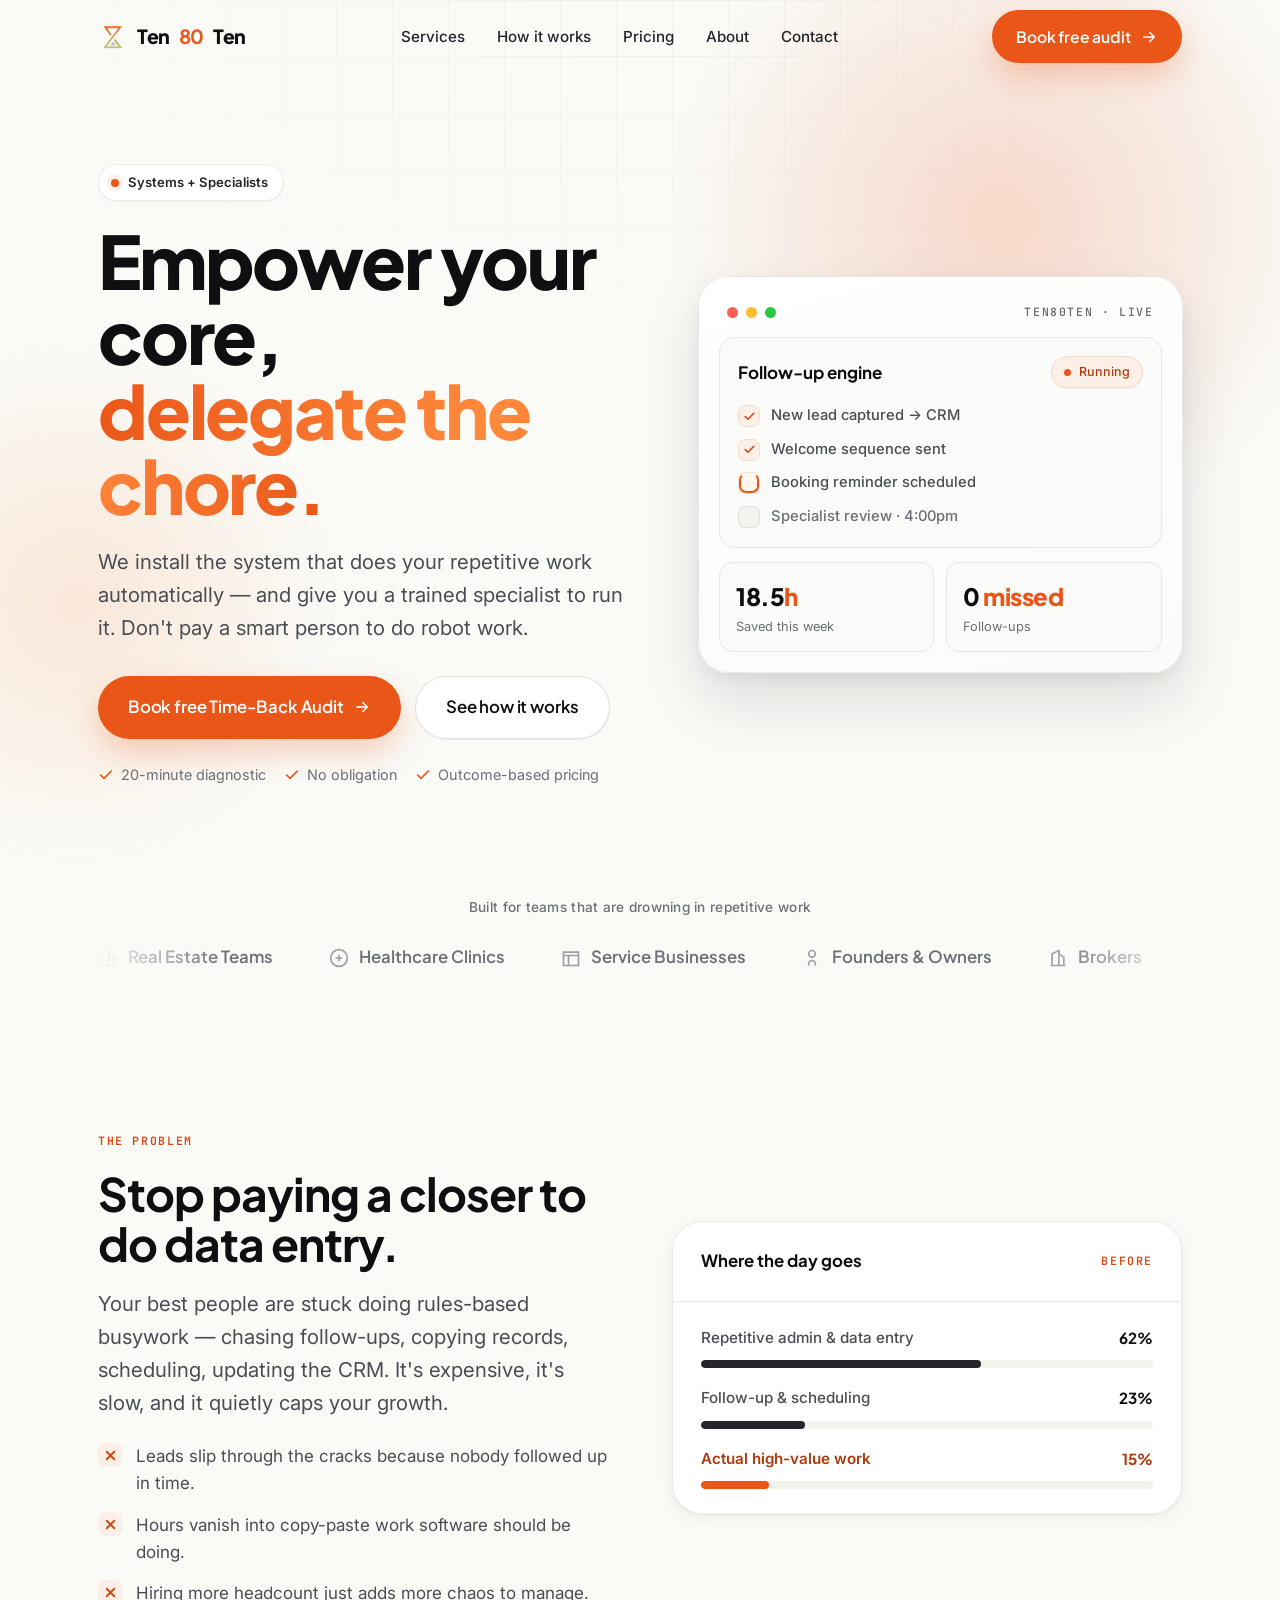
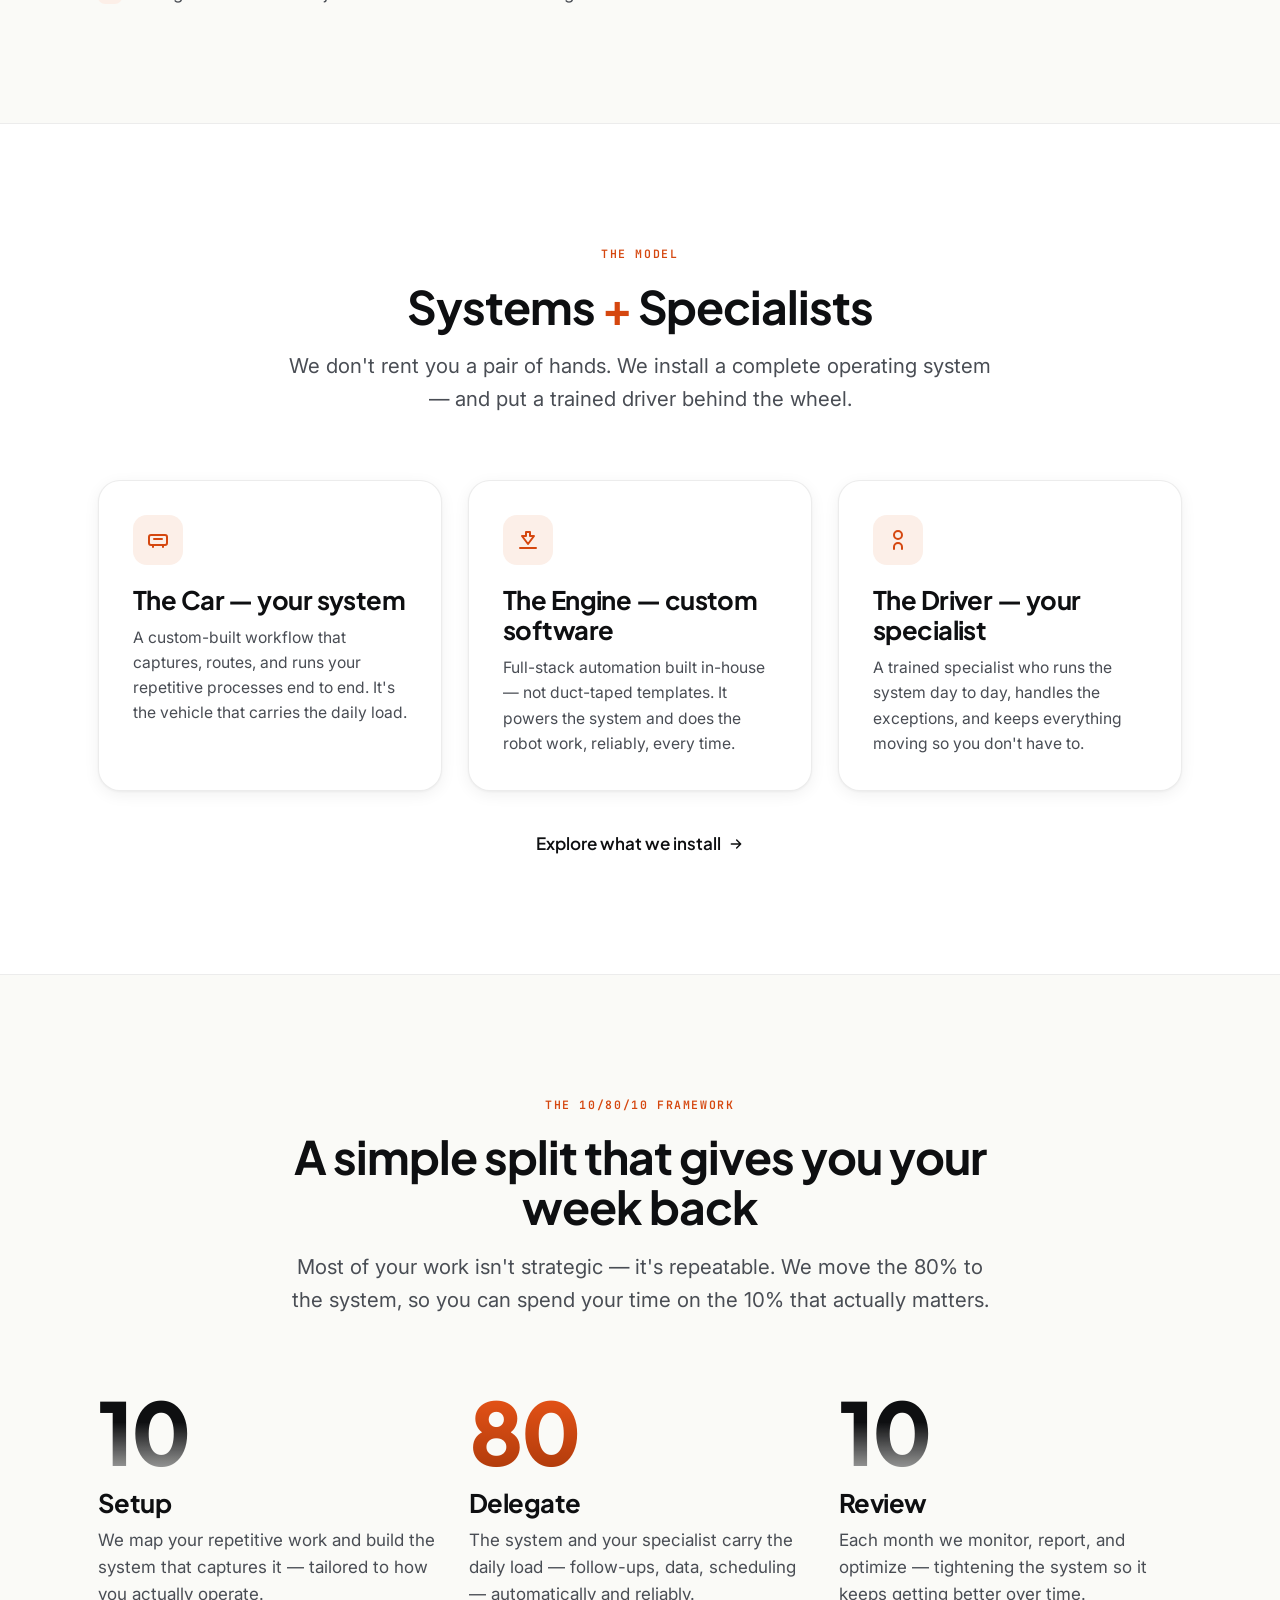
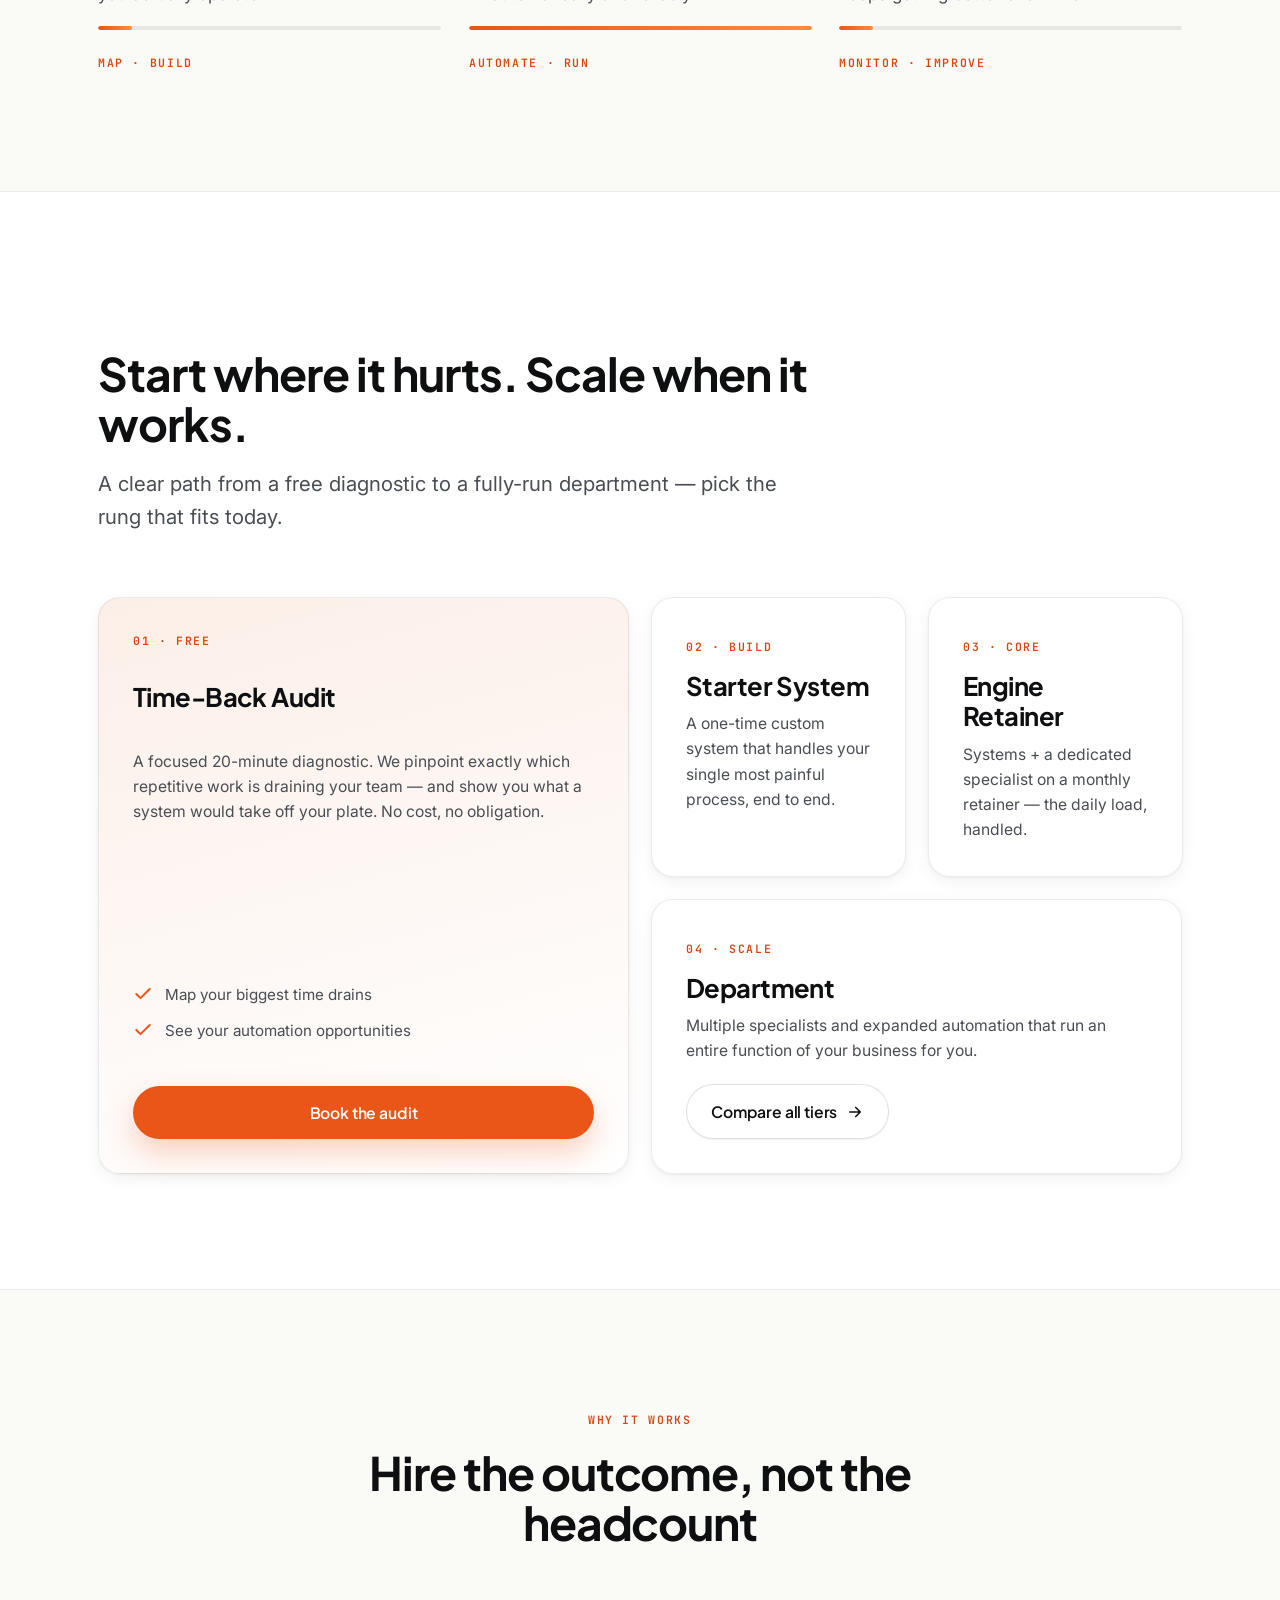
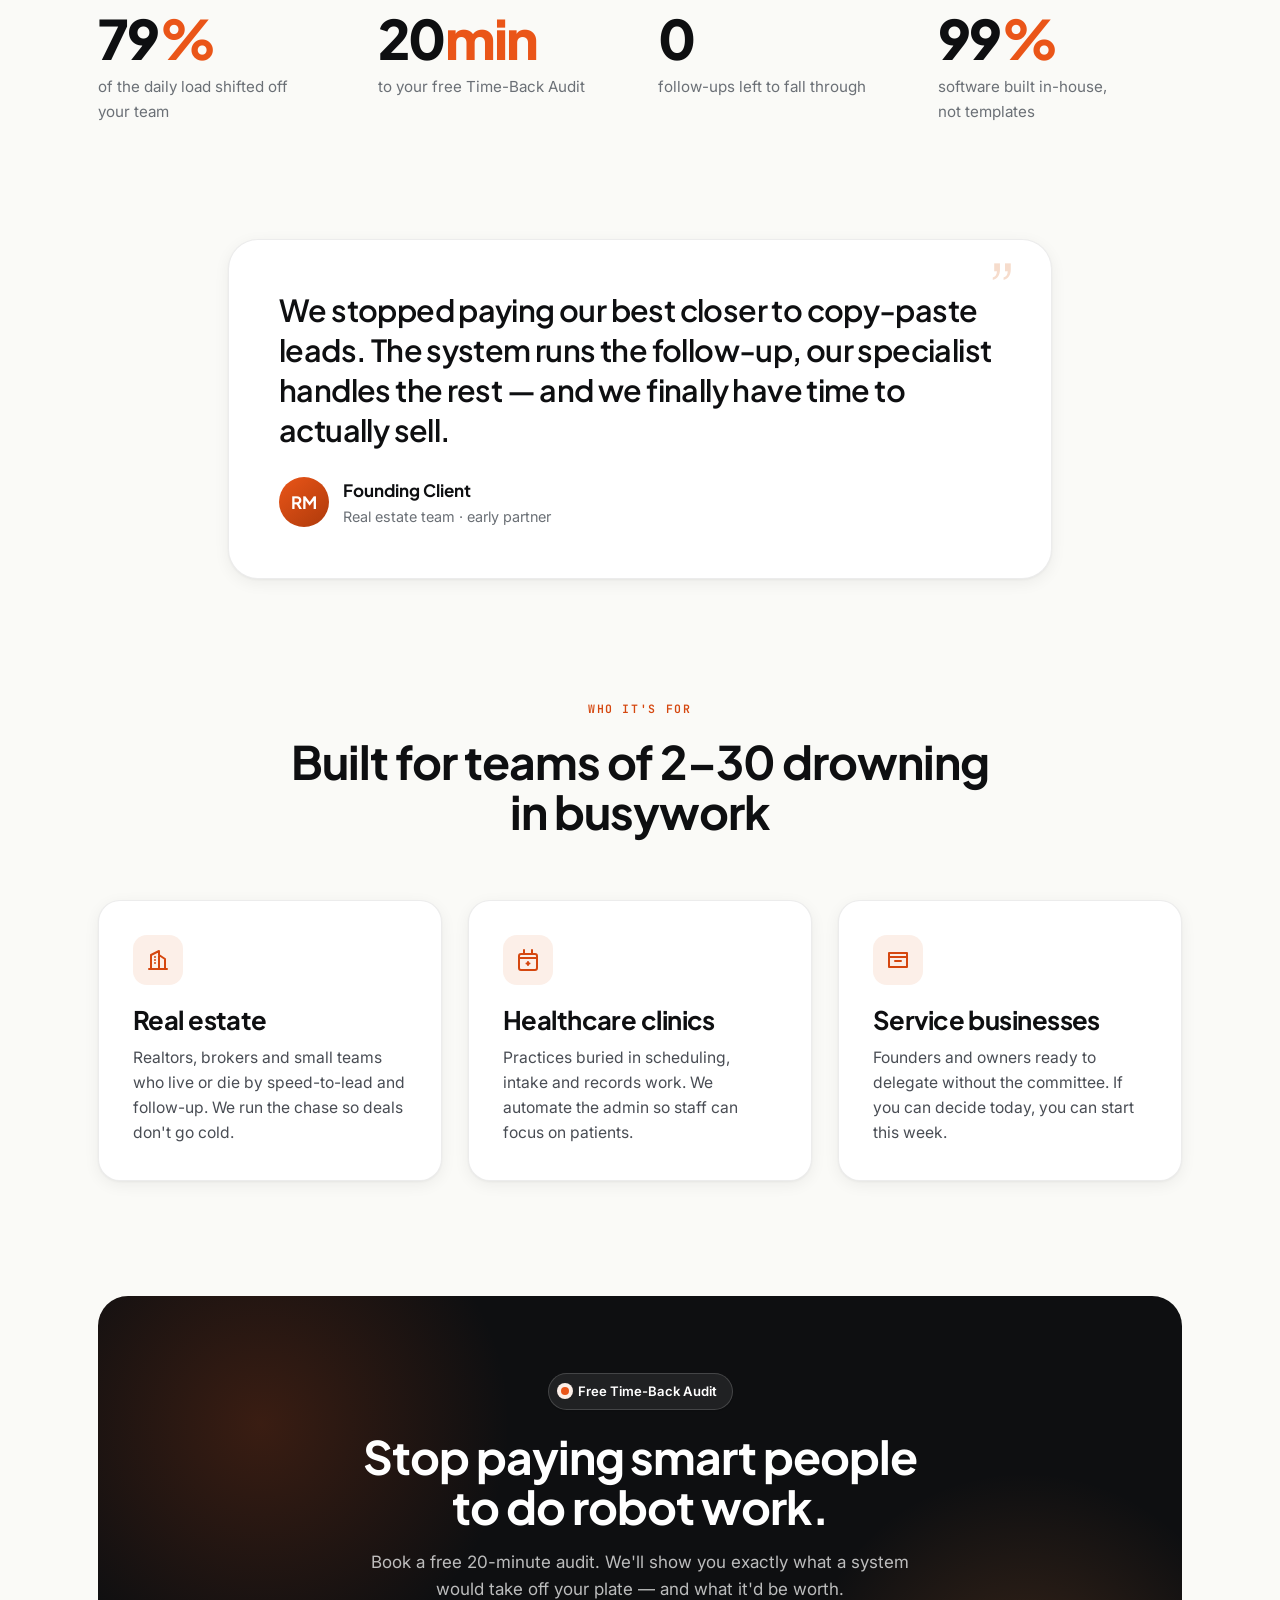
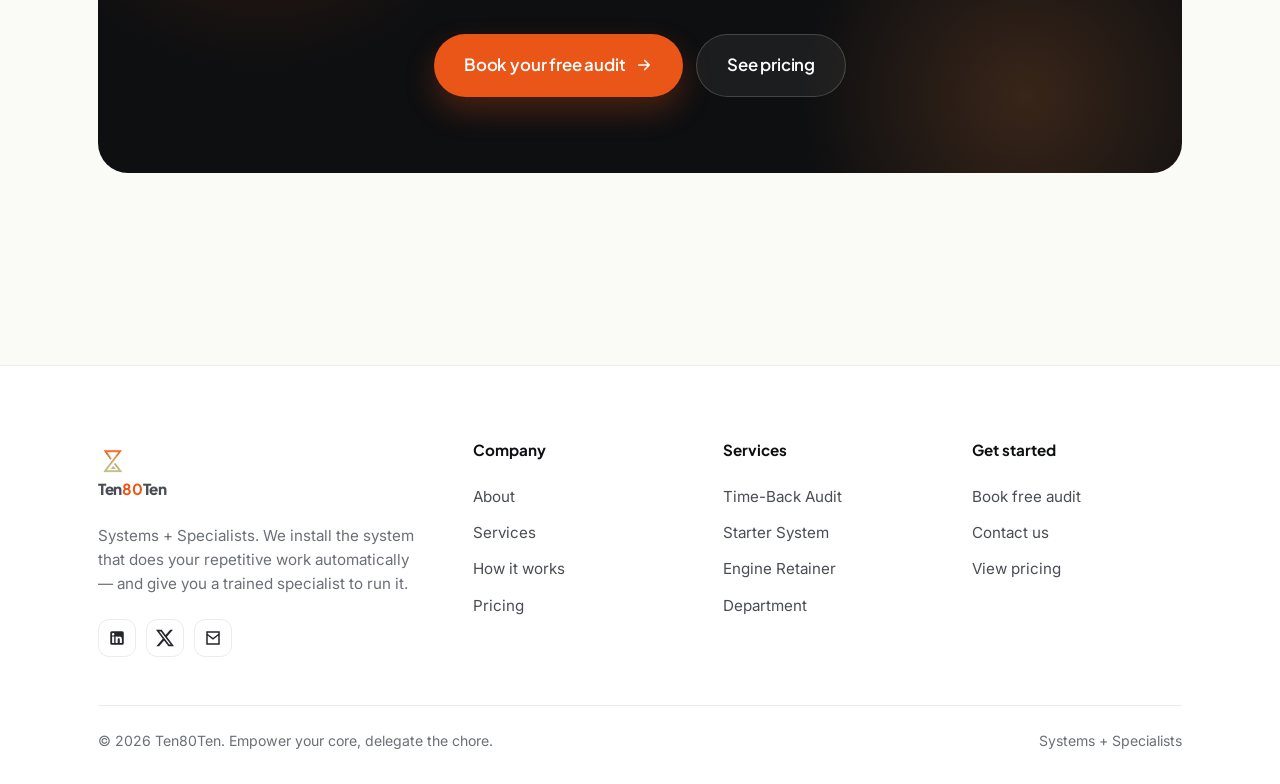
==== commit 5091e4c3: "Use real Ten80Ten hourglass logo in nav/footer Swap the vector mark for the actual brand asset (asse" ====
--- a/index.html
+++ b/index.html
@@ -542,7 +542,7 @@
   <header class="nav">
     <div class="container">
       <a href="index.html" class="brand" aria-label="Ten80Ten home">
-        <img class="brand-mark" src="data:image/svg+xml,%3Csvg%20viewBox%3D%220%200%2040%2044%22%20fill%3D%22none%22%20xmlns%3D%22http%3A%2F%2Fwww.w3.org%2F2000%2Fsvg%22%20role%3D%22img%22%20aria-label%3D%22Ten80Ten%22%3E%0A%20%20%3Cdefs%3E%0A%20%20%20%20%3ClinearGradient%20id%3D%22t8t-grad%22%20x1%3D%2220%22%20y1%3D%223%22%20x2%3D%2220%22%20y2%3D%2241%22%20gradientUnits%3D%22userSpaceOnUse%22%3E%0A%20%20%20%20%20%20%3Cstop%20stop-color%3D%22%23EA5518%22%2F%3E%0A%20%20%20%20%20%20%3Cstop%20offset%3D%220.45%22%20stop-color%3D%22%23F0762A%22%2F%3E%0A%20%20%20%20%20%20%3Cstop%20offset%3D%221%22%20stop-color%3D%22%23E2C06A%22%2F%3E%0A%20%20%20%20%3C%2FlinearGradient%3E%0A%20%20%3C%2Fdefs%3E%0A%20%20%3Cpath%20d%3D%22M5%204%20H35%20L20%2021%20Z%22%20fill%3D%22url(%23t8t-grad)%22%2F%3E%0A%20%20%3Cpath%20d%3D%22M20%2023%20L35%2040%20H5%20Z%22%20fill%3D%22url(%23t8t-grad)%22%2F%3E%0A%20%20%3Cpath%20d%3D%22M20%2030%20L25.5%2039.5%20H14.5%20Z%22%20fill%3D%22%23FBFBF9%22%2F%3E%0A%3C%2Fsvg%3E%0A" alt="" width="30" height="33" />
+        <img class="brand-mark" src="assets/img/ten80ten-mark.webp" alt="" width="30" height="33" />
         Ten<b>80</b>Ten
       </a>
       <nav class="nav-links" aria-label="Primary">
@@ -892,7 +892,7 @@
     <div class="container">
       <div class="footer-grid">
         <div class="footer-col about-col">
-          <a href="index.html" class="brand"><img class="brand-mark" src="data:image/svg+xml,%3Csvg%20viewBox%3D%220%200%2040%2044%22%20fill%3D%22none%22%20xmlns%3D%22http%3A%2F%2Fwww.w3.org%2F2000%2Fsvg%22%20role%3D%22img%22%20aria-label%3D%22Ten80Ten%22%3E%0A%20%20%3Cdefs%3E%0A%20%20%20%20%3ClinearGradient%20id%3D%22t8t-grad%22%20x1%3D%2220%22%20y1%3D%223%22%20x2%3D%2220%22%20y2%3D%2241%22%20gradientUnits%3D%22userSpaceOnUse%22%3E%0A%20%20%20%20%20%20%3Cstop%20stop-color%3D%22%23EA5518%22%2F%3E%0A%20%20%20%20%20%20%3Cstop%20offset%3D%220.45%22%20stop-color%3D%22%23F0762A%22%2F%3E%0A%20%20%20%20%20%20%3Cstop%20offset%3D%221%22%20stop-color%3D%22%23E2C06A%22%2F%3E%0A%20%20%20%20%3C%2FlinearGradient%3E%0A%20%20%3C%2Fdefs%3E%0A%20%20%3Cpath%20d%3D%22M5%204%20H35%20L20%2021%20Z%22%20fill%3D%22url(%23t8t-grad)%22%2F%3E%0A%20%20%3Cpath%20d%3D%22M20%2023%20L35%2040%20H5%20Z%22%20fill%3D%22url(%23t8t-grad)%22%2F%3E%0A%20%20%3Cpath%20d%3D%22M20%2030%20L25.5%2039.5%20H14.5%20Z%22%20fill%3D%22%23FBFBF9%22%2F%3E%0A%3C%2Fsvg%3E%0A" alt="" width="30" height="33" />Ten<b>80</b>Ten</a>
+          <a href="index.html" class="brand"><img class="brand-mark" src="assets/img/ten80ten-mark.webp" alt="" width="30" height="33" />Ten<b>80</b>Ten</a>
           <p class="footer-about">Systems + Specialists. We install the system that does your repetitive work automatically — and give you a trained specialist to run it.</p>
           <div class="footer-socials" style="margin-top:22px">
             <a href="#" aria-label="LinkedIn"><svg viewBox="0 0 24 24" fill="currentColor" aria-hidden="true"><path d="M19 3a2 2 0 0 1 2 2v14a2 2 0 0 1-2 2H5a2 2 0 0 1-2-2V5a2 2 0 0 1 2-2h14m-.5 15.5v-5.3a3.26 3.26 0 0 0-3.26-3.26c-.85 0-1.84.52-2.32 1.3v-1.11h-2.79v8.37h2.79v-4.93c0-.77.62-1.4 1.39-1.4a1.4 1.4 0 0 1 1.4 1.4v4.93h2.79M6.88 8.56a1.68 1.68 0 0 0 1.68-1.68c0-.93-.75-1.69-1.68-1.69a1.69 1.69 0 0 0-1.69 1.69c0 .93.76 1.68 1.69 1.68m1.39 9.94v-8.37H5.5v8.37h2.77Z"/></svg></a>
